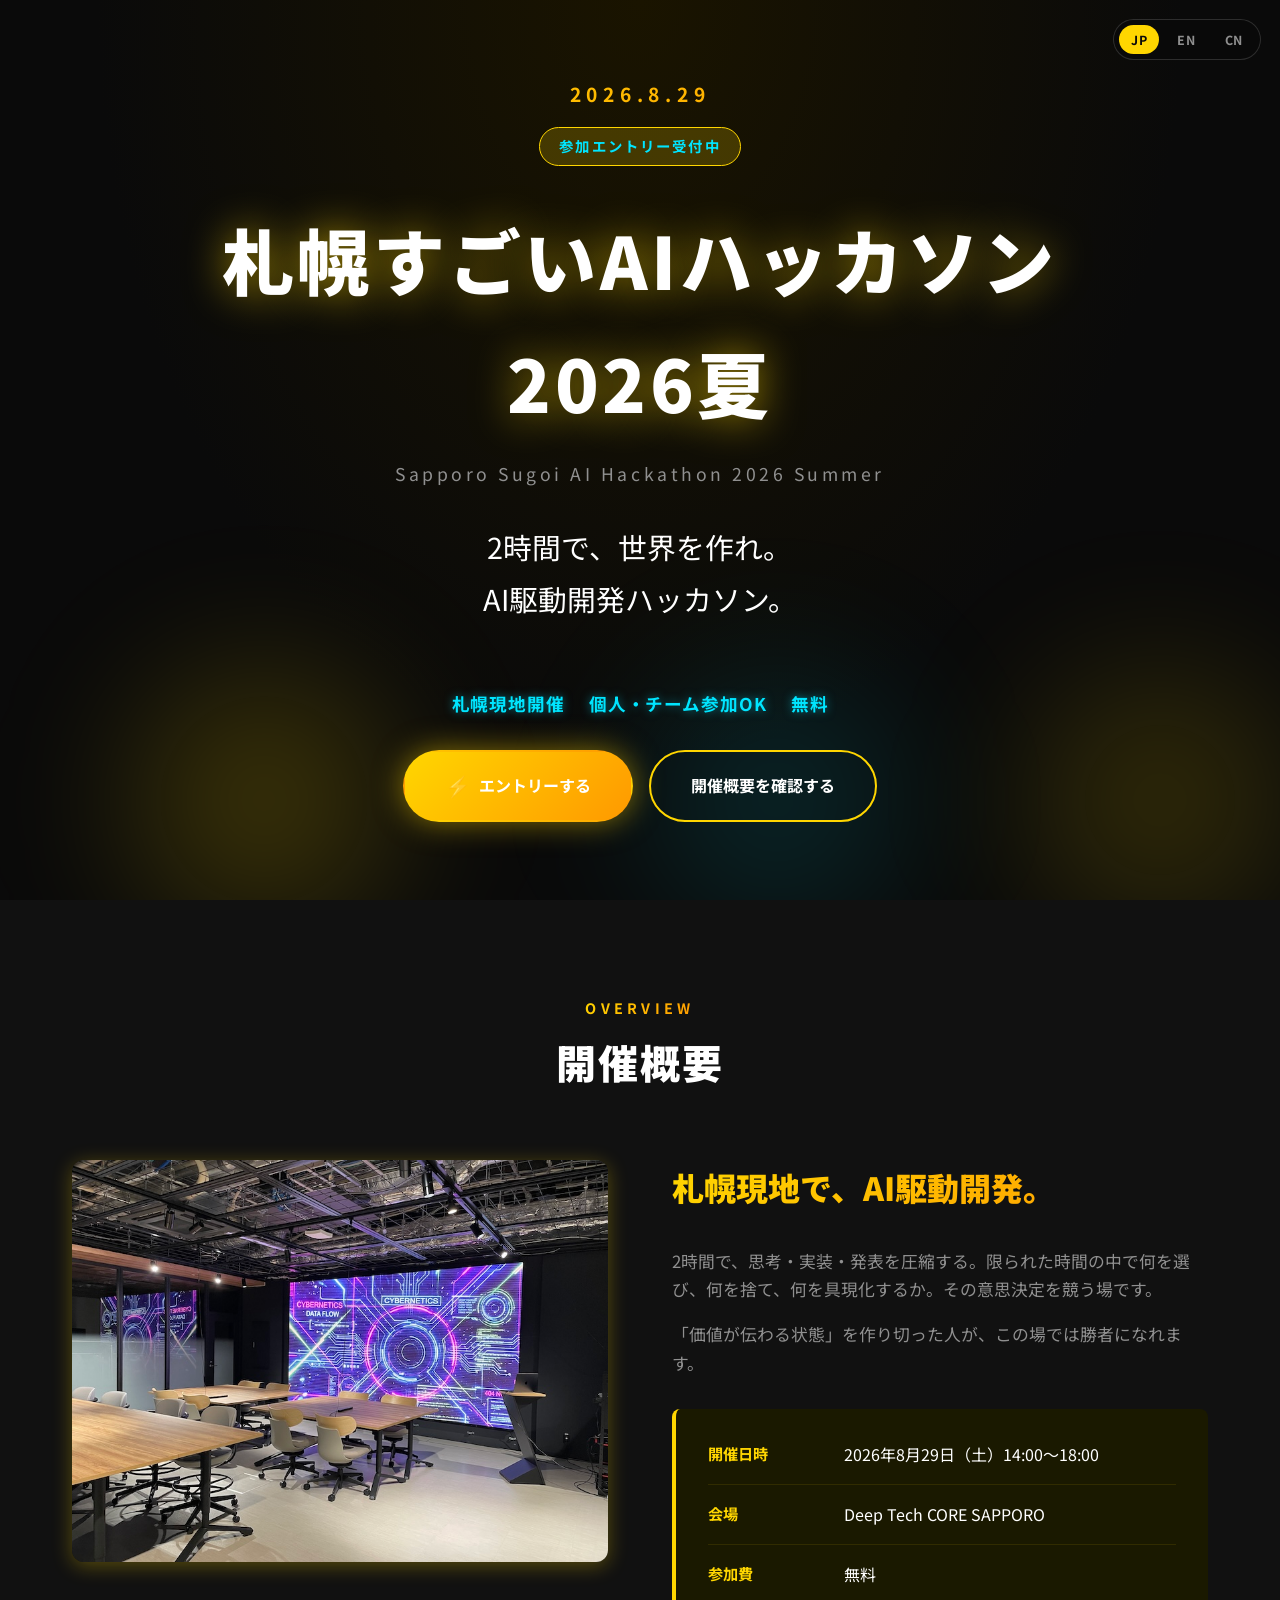
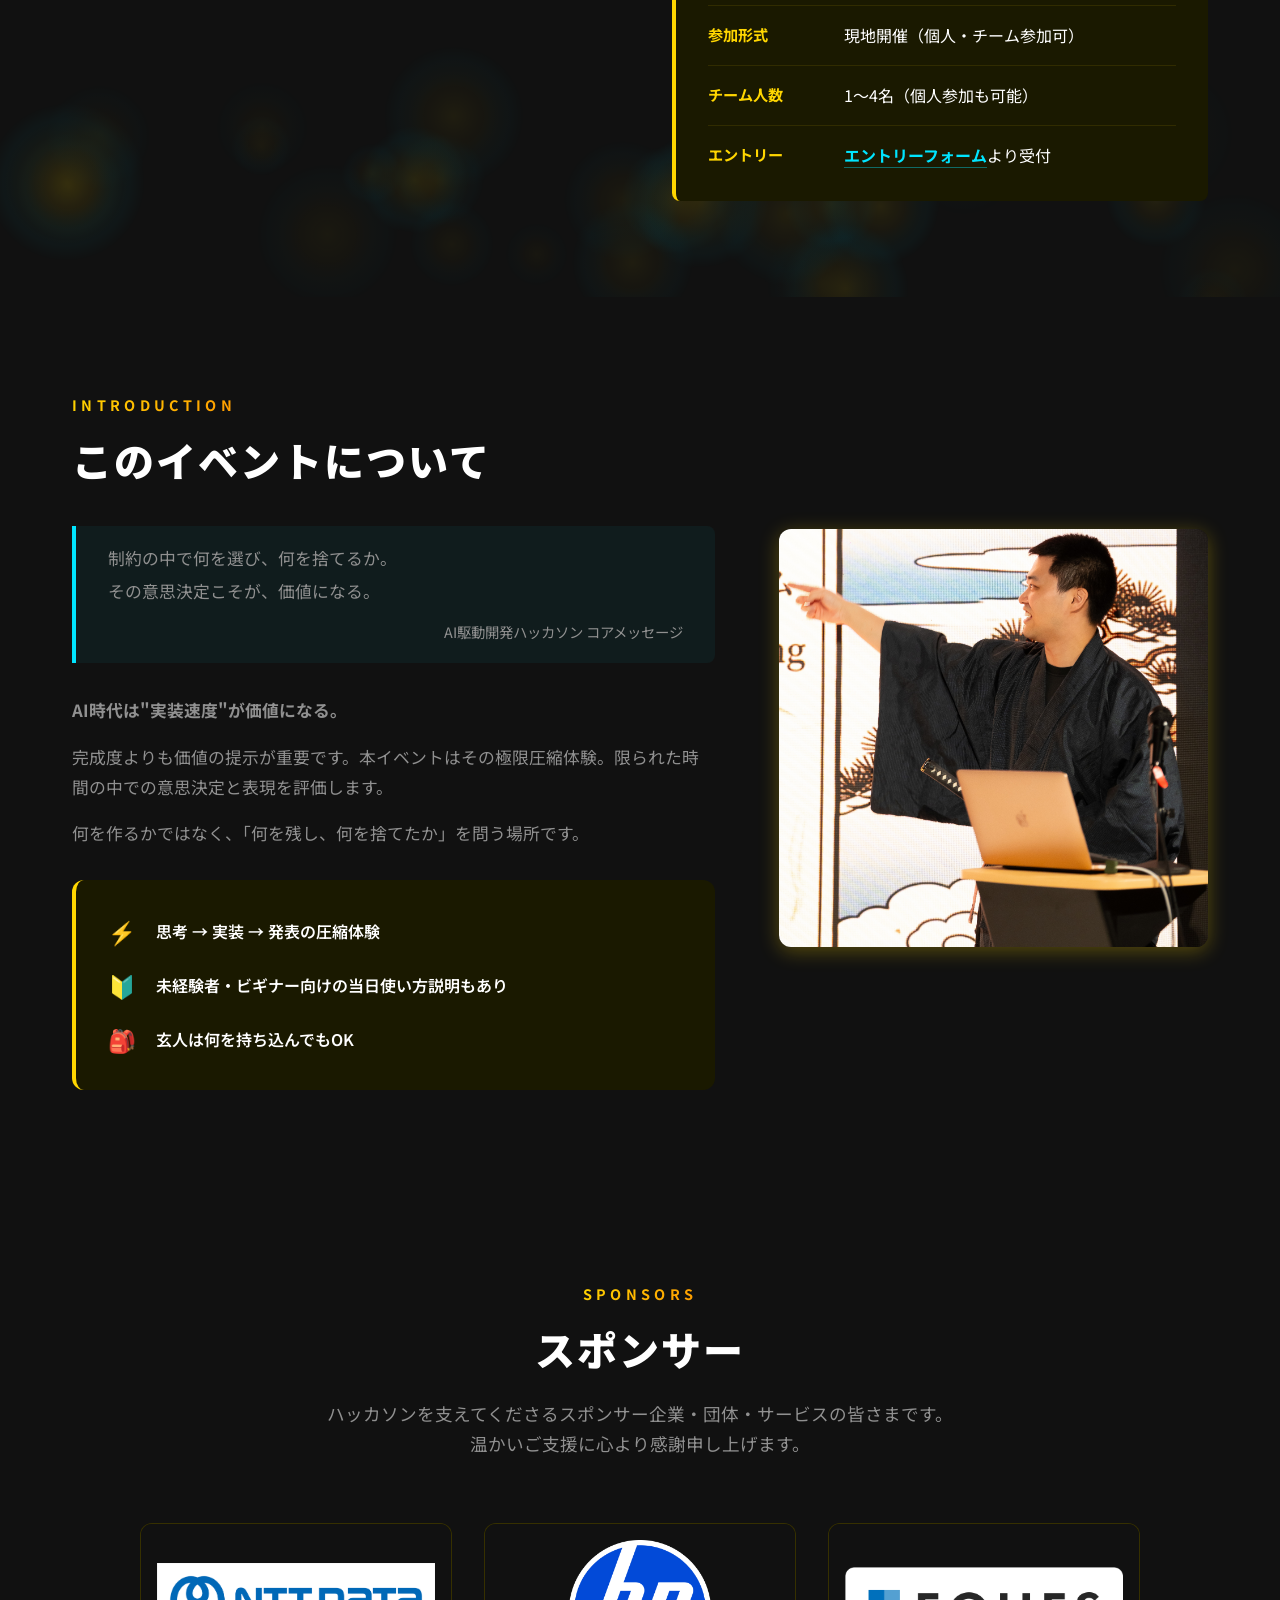
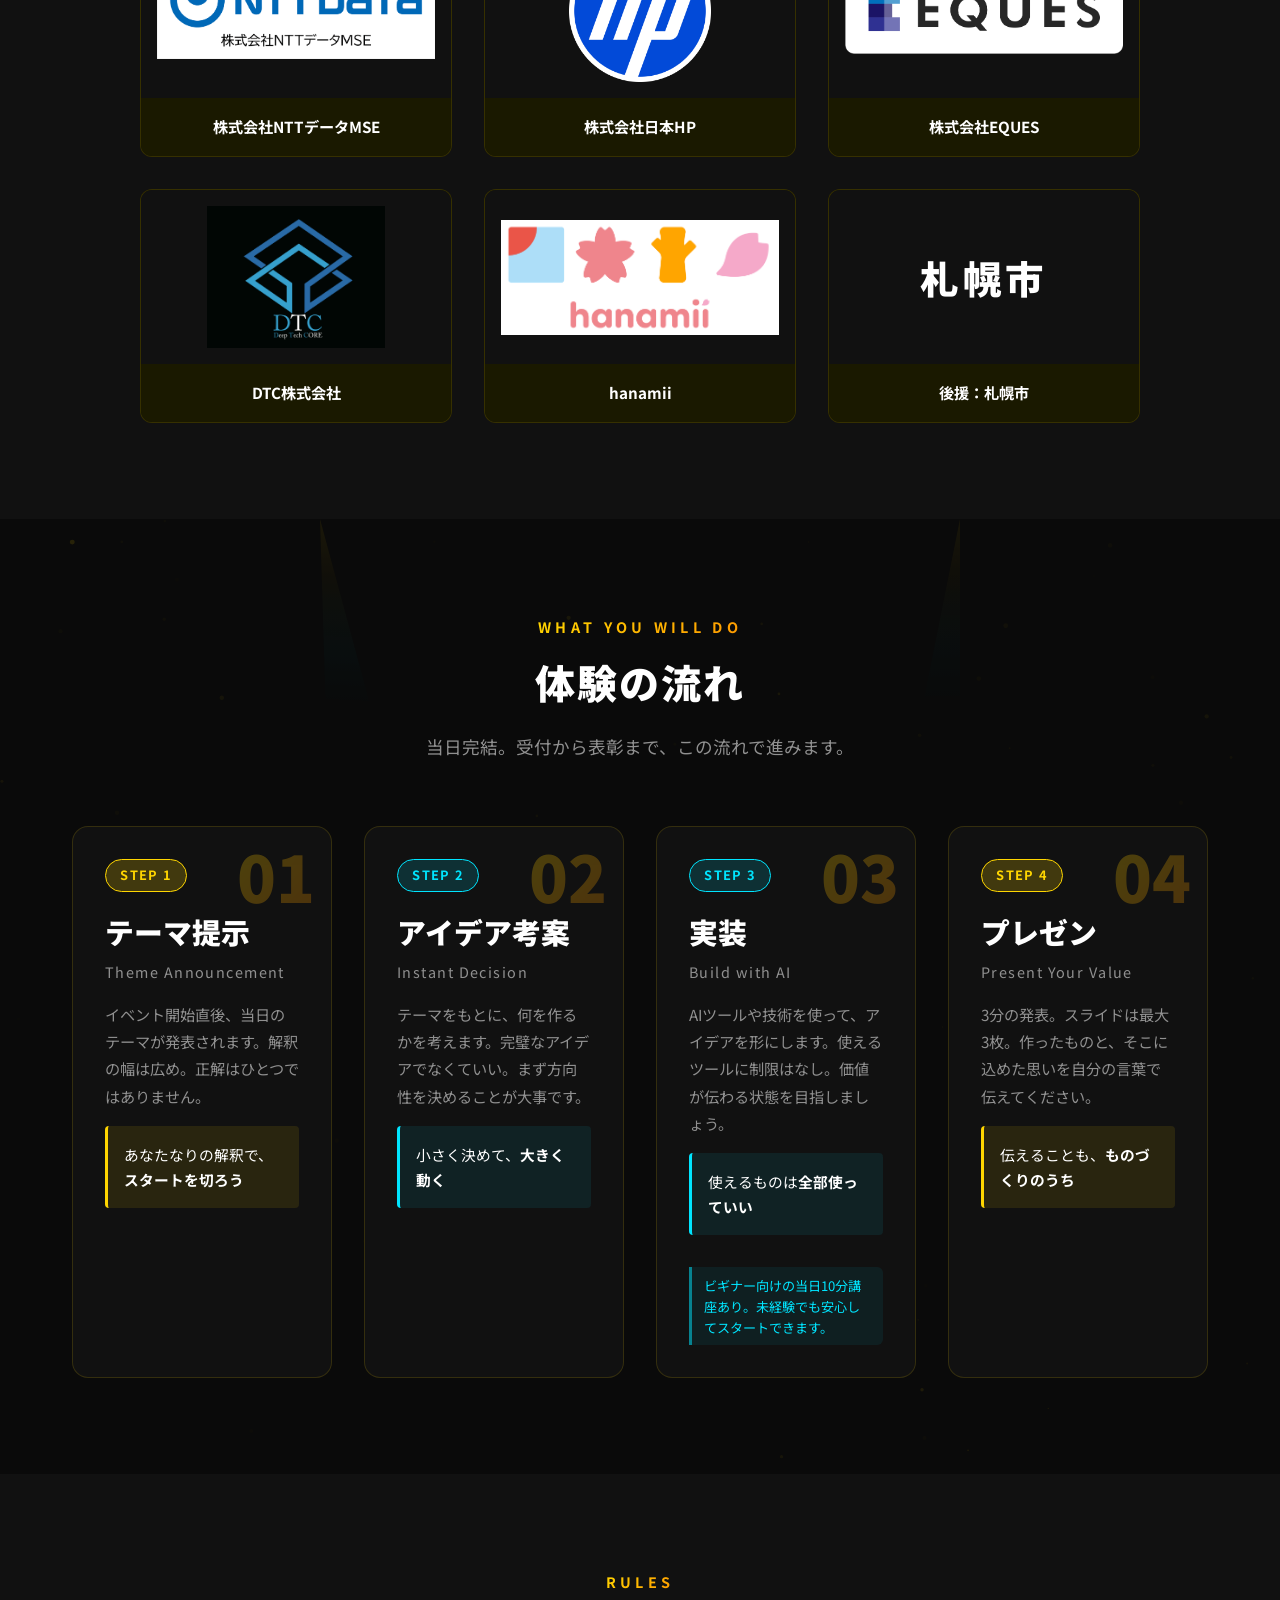
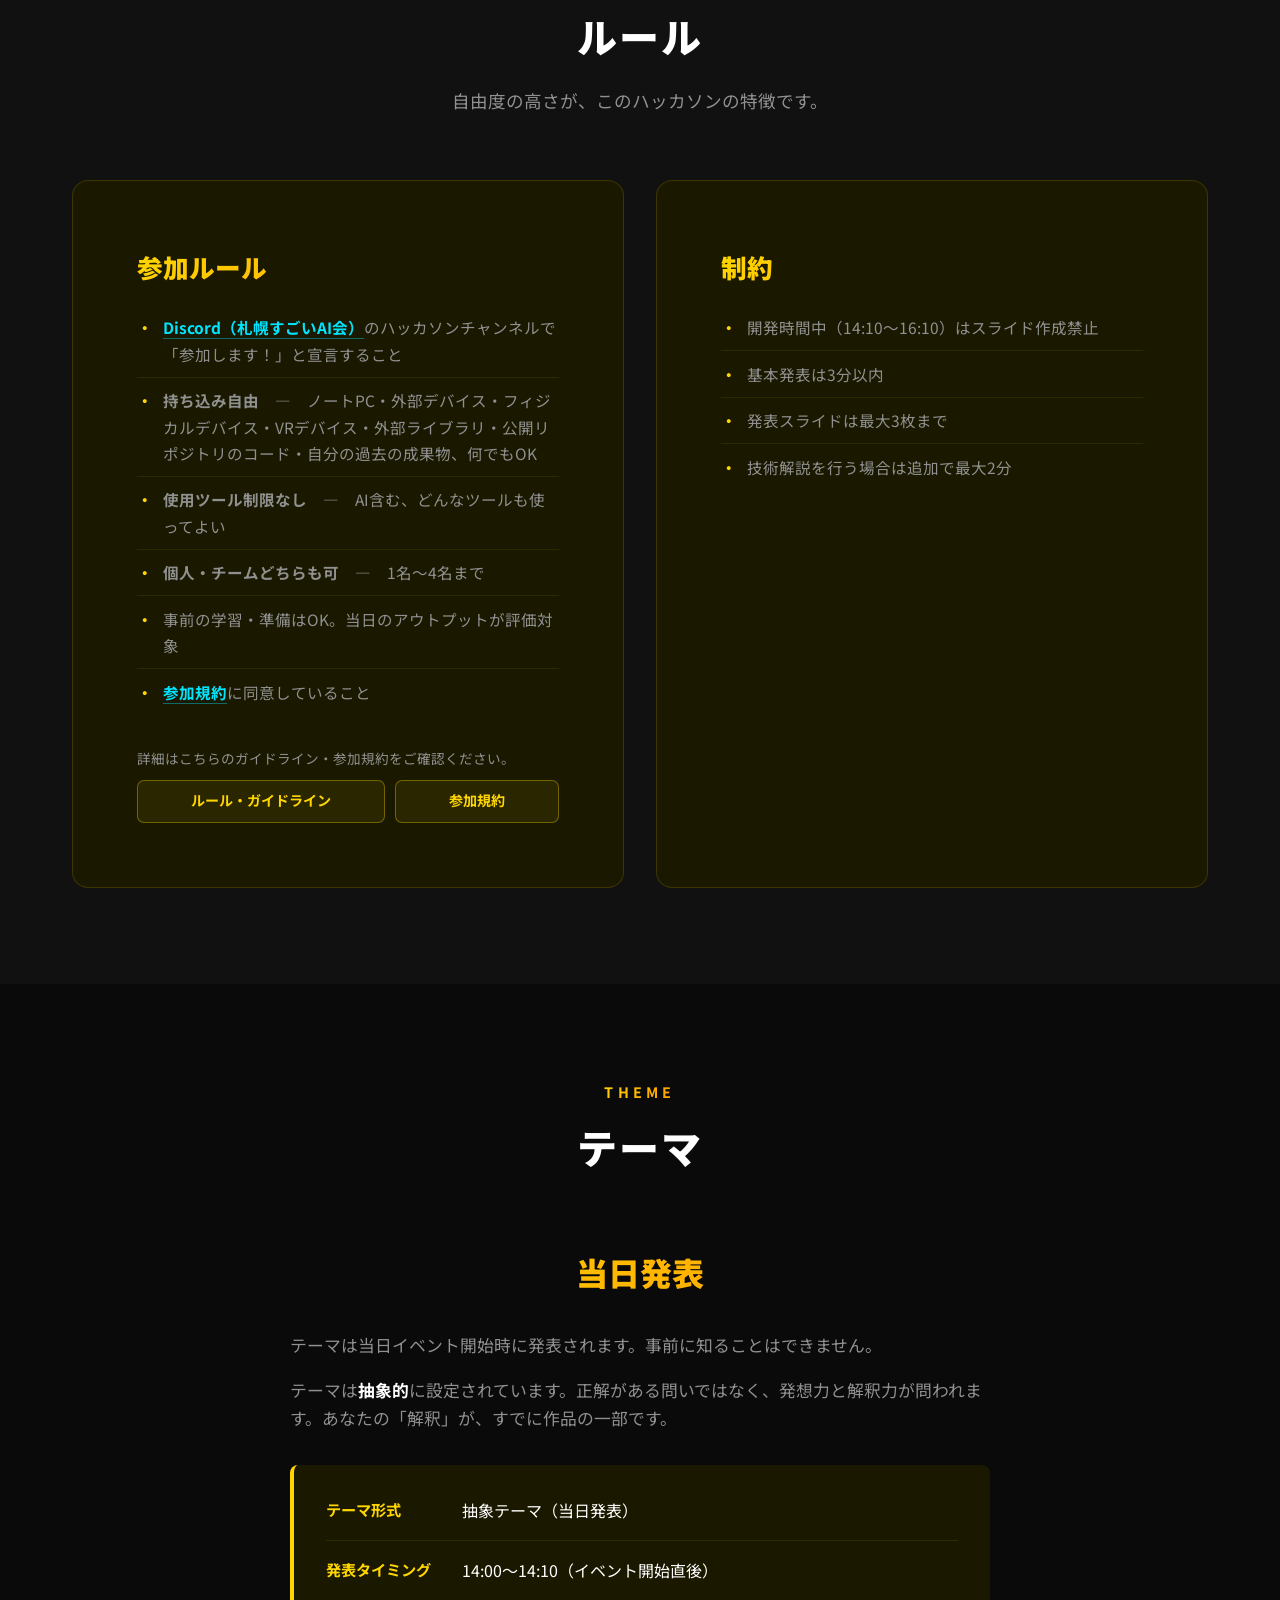
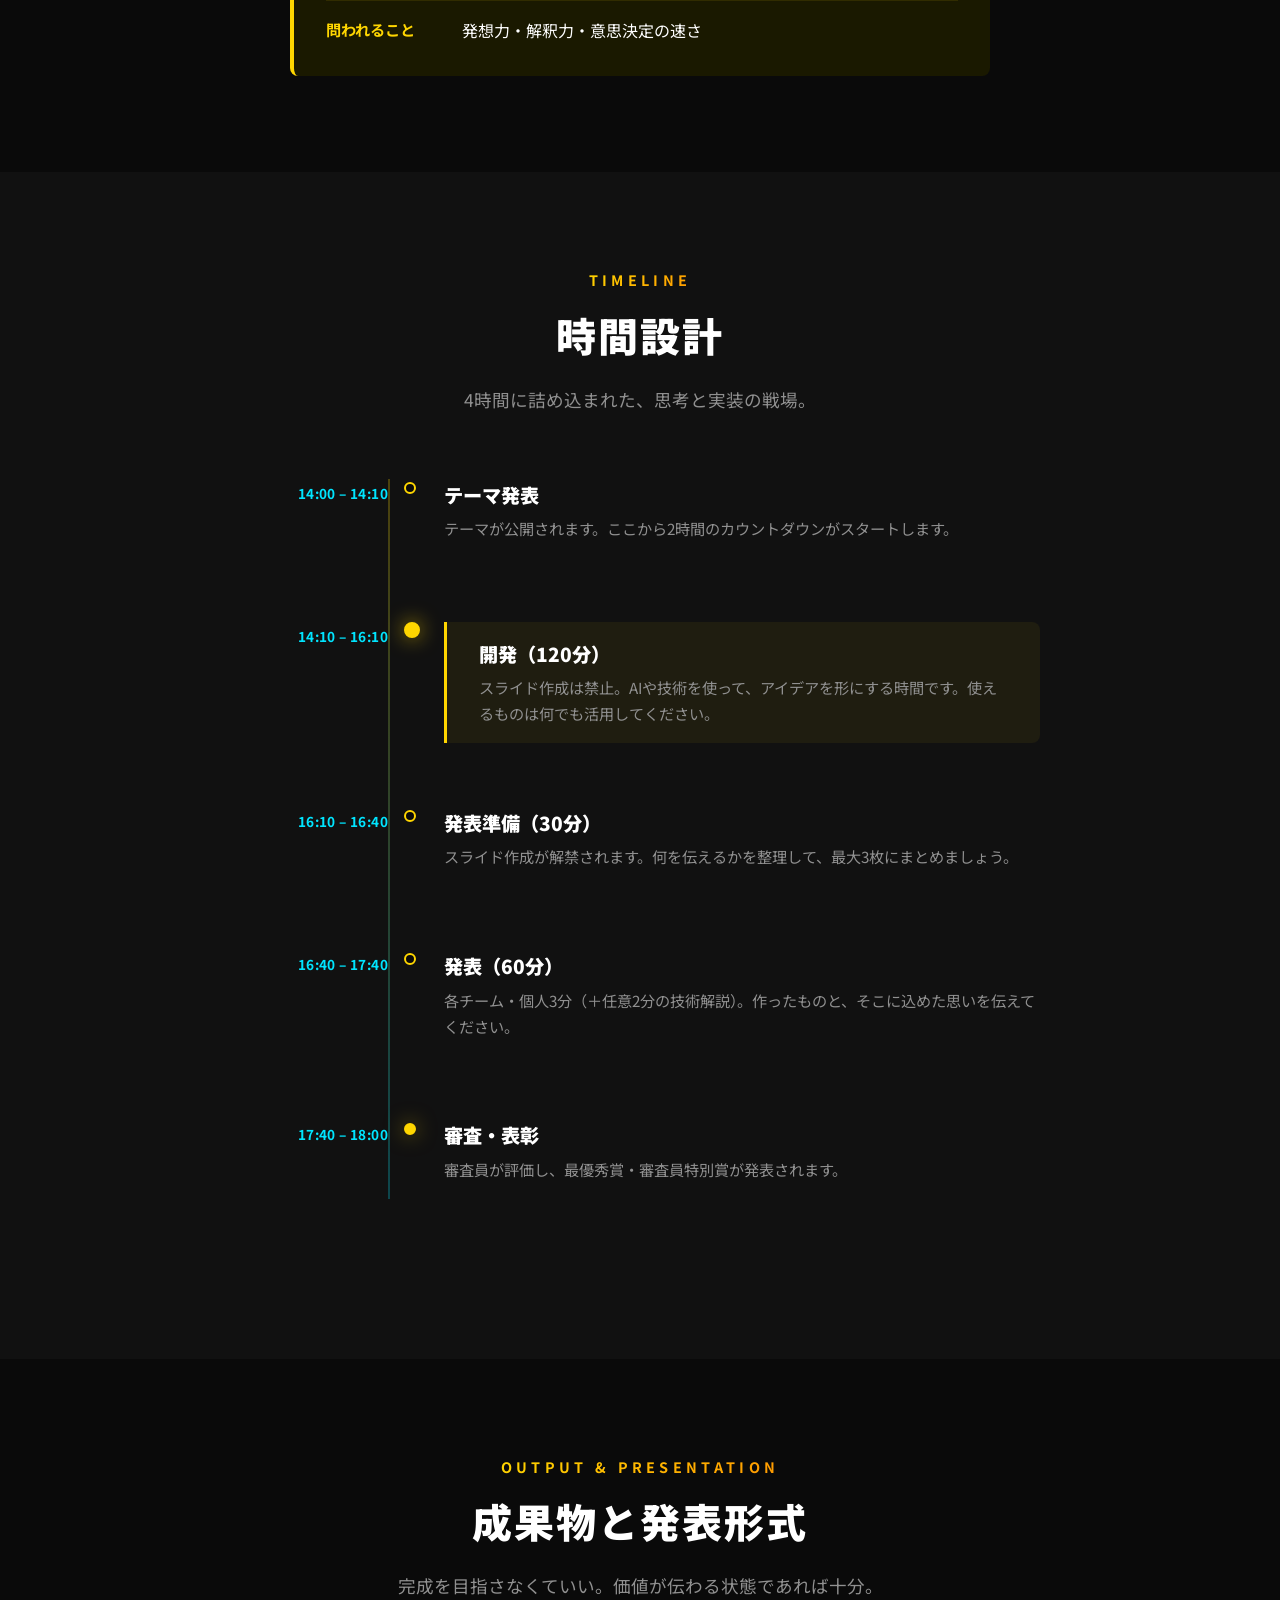
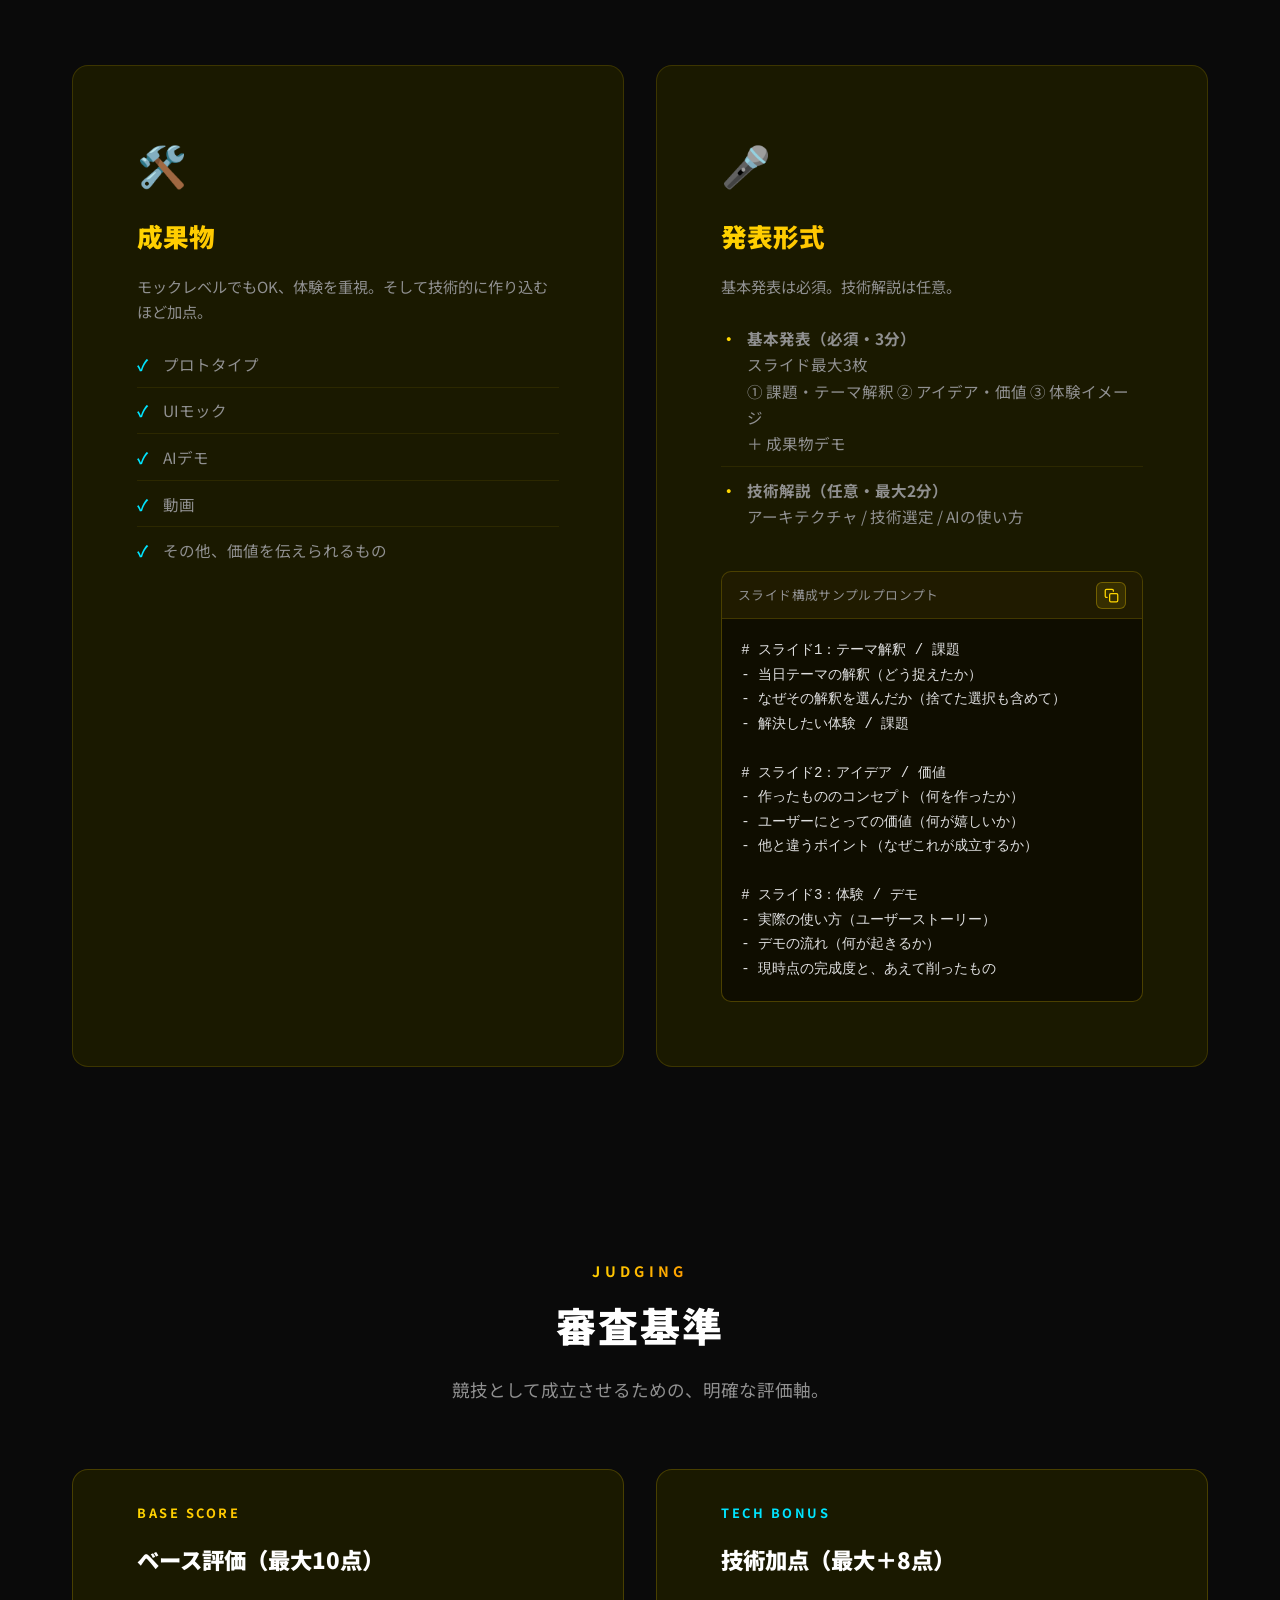
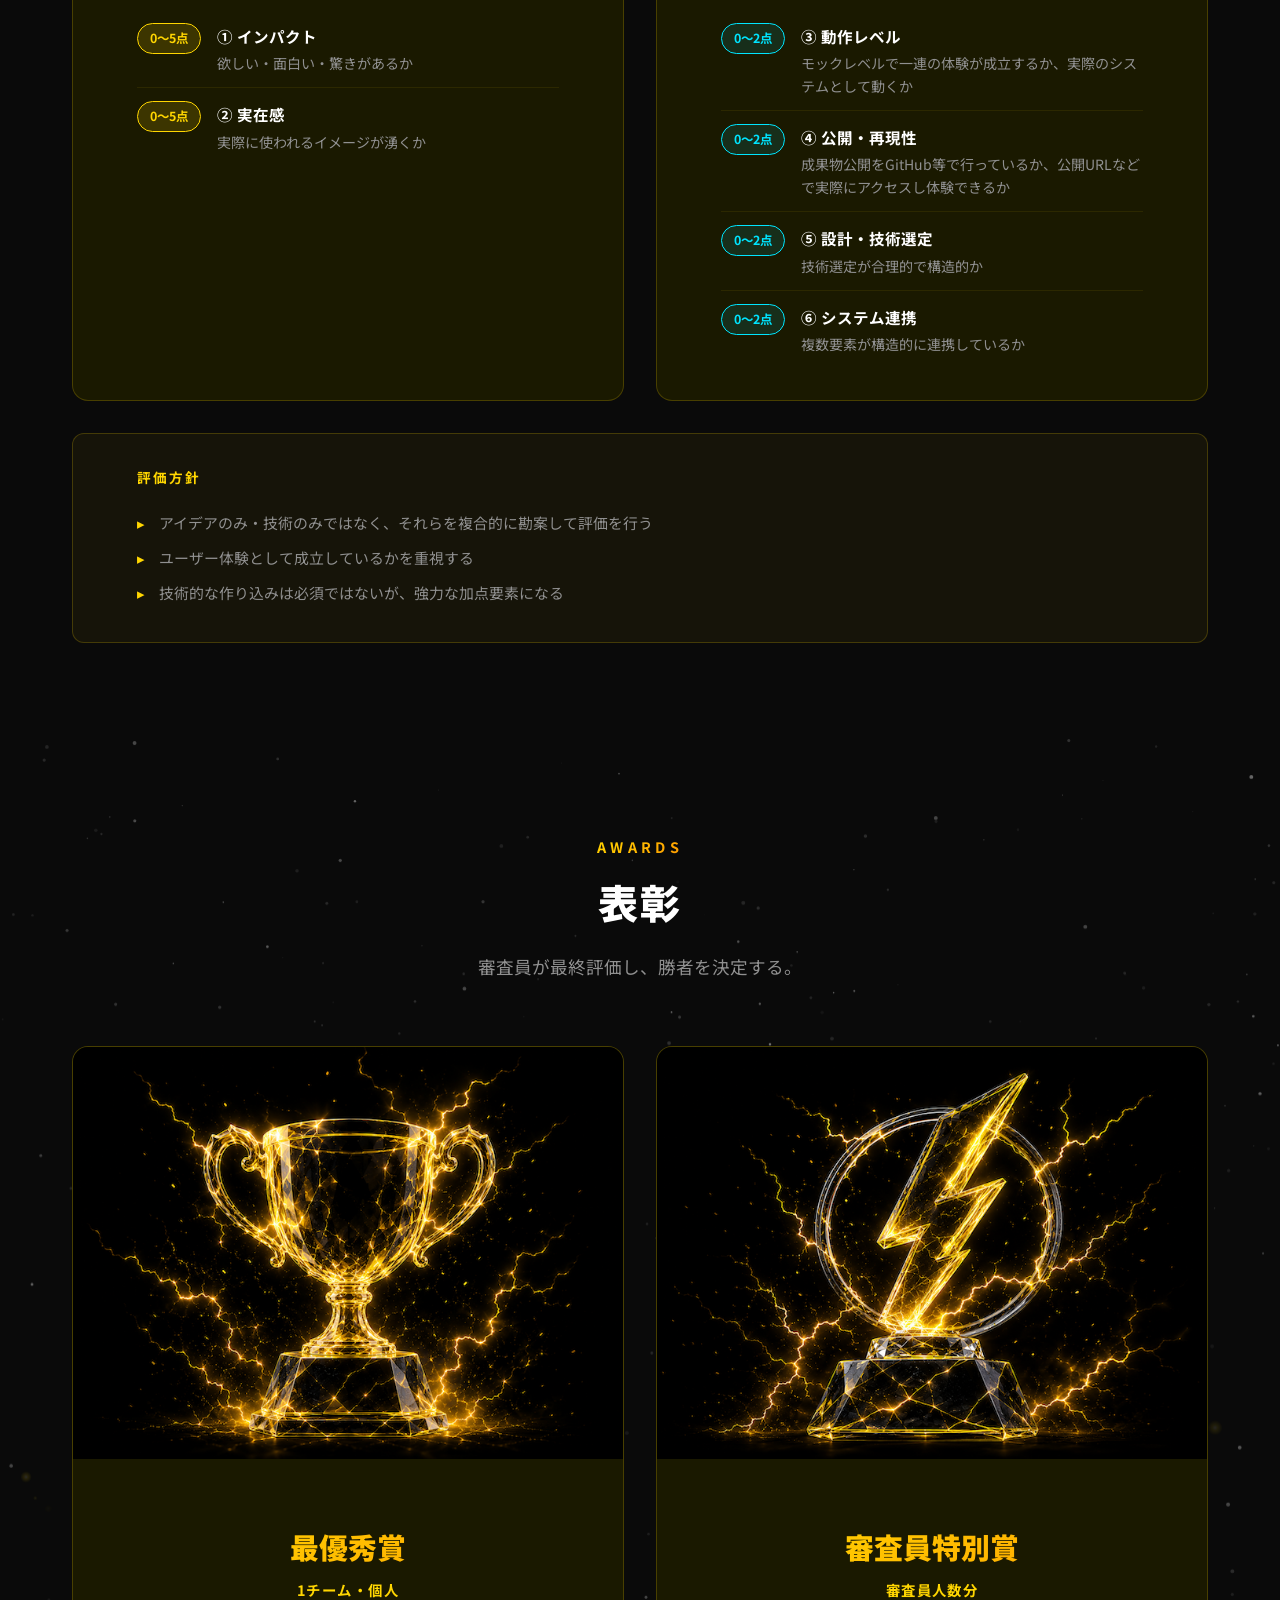
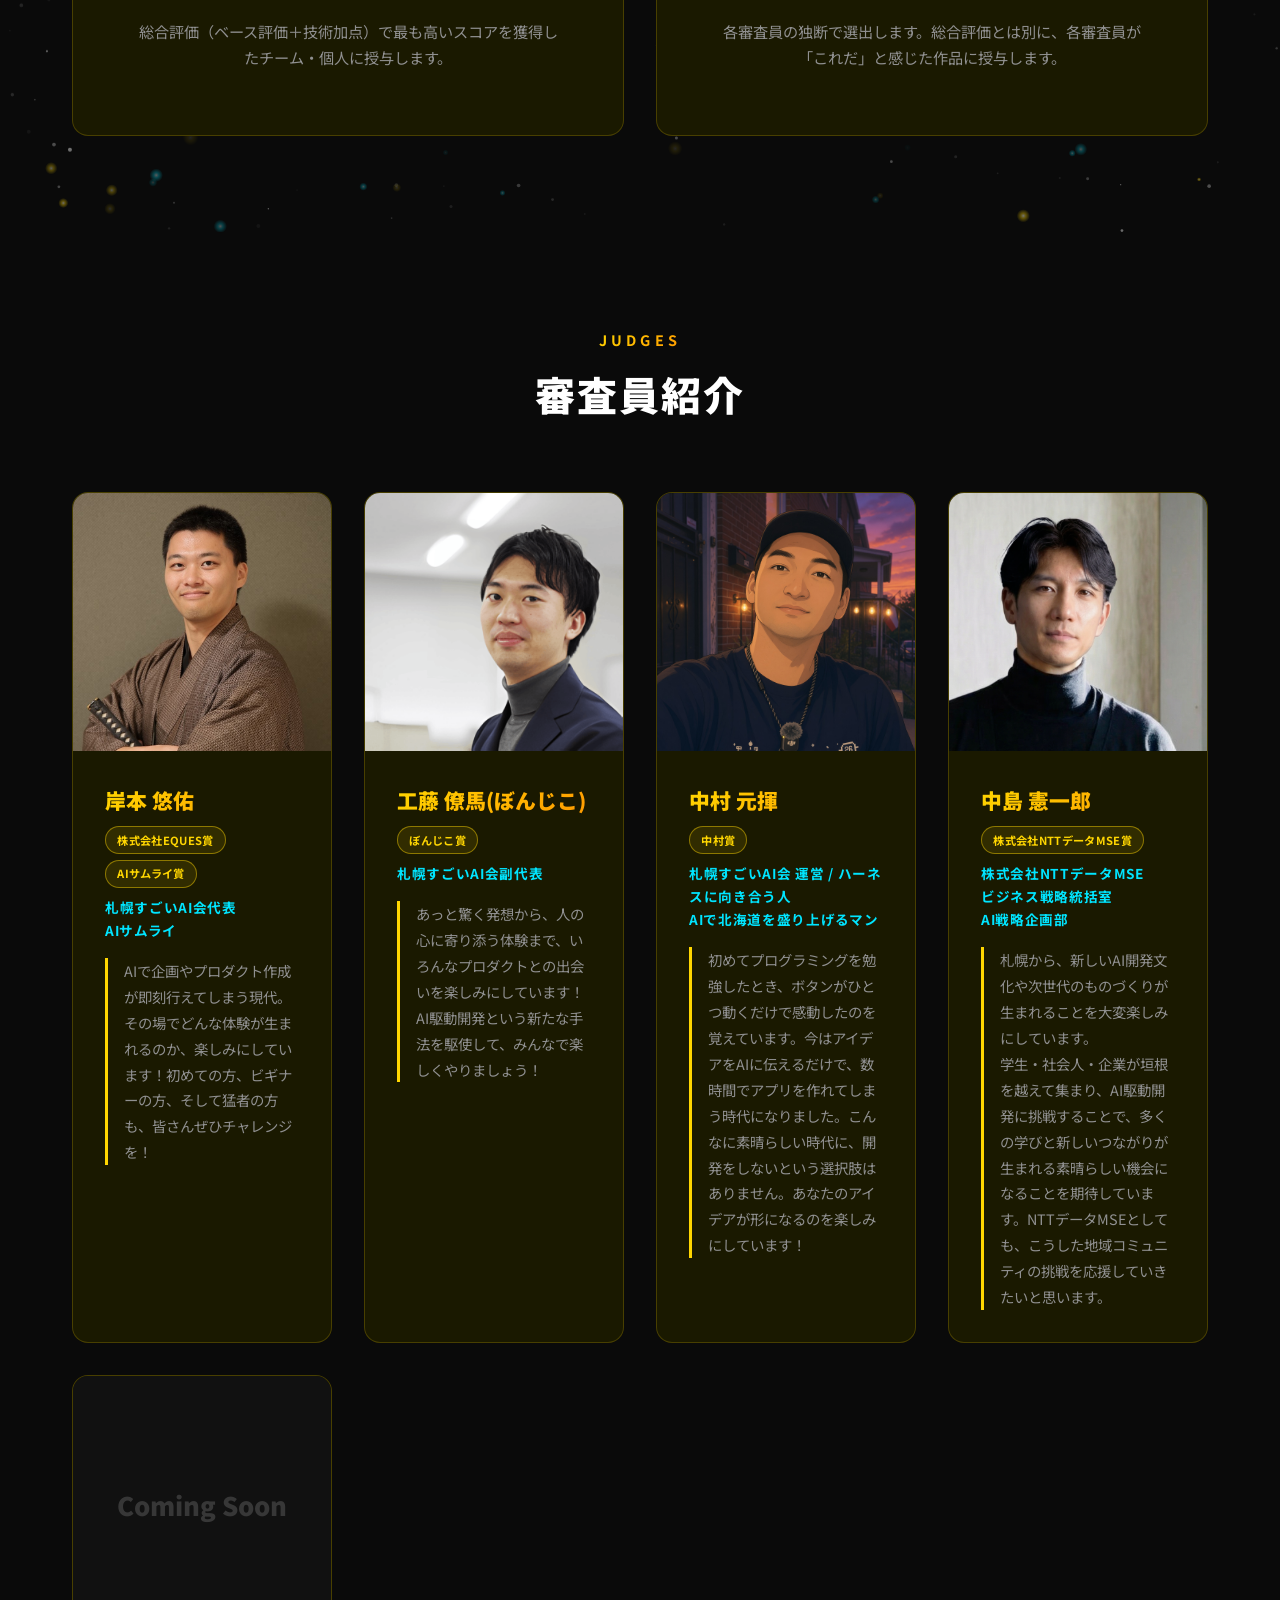
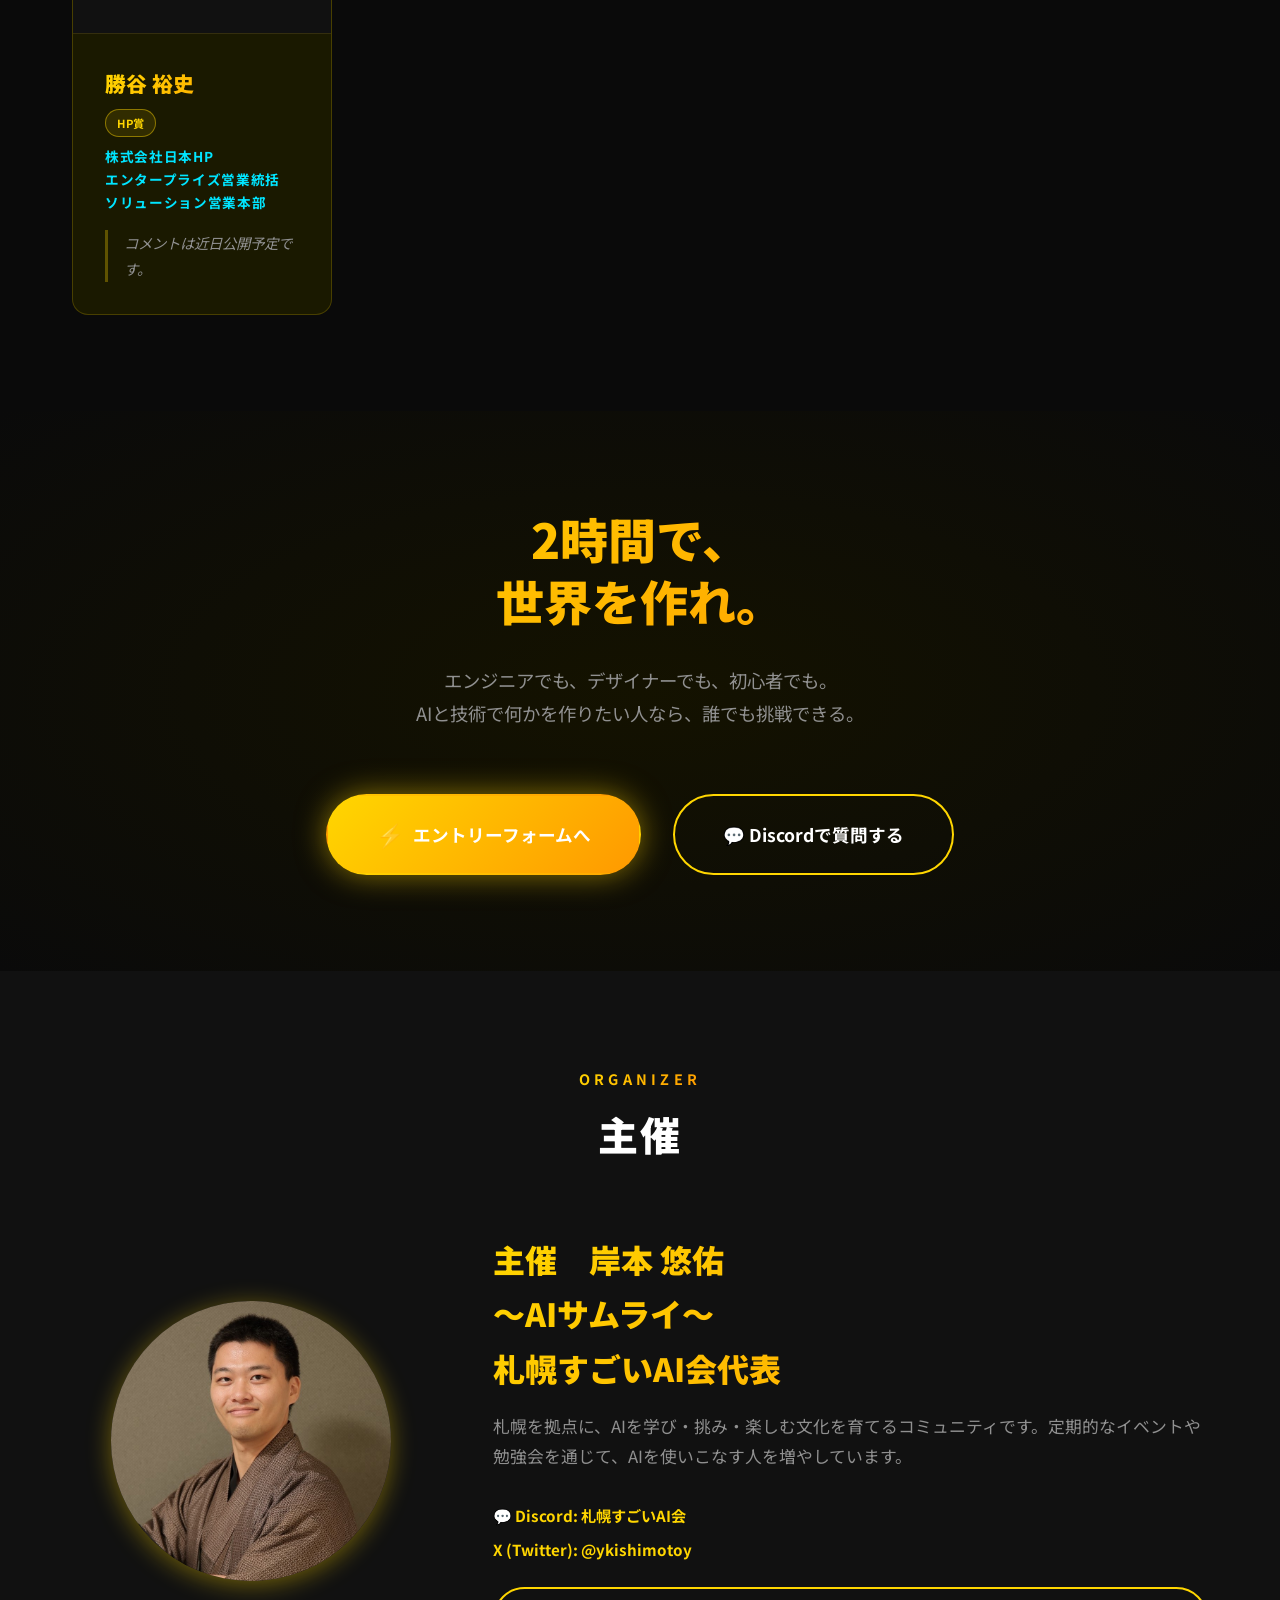
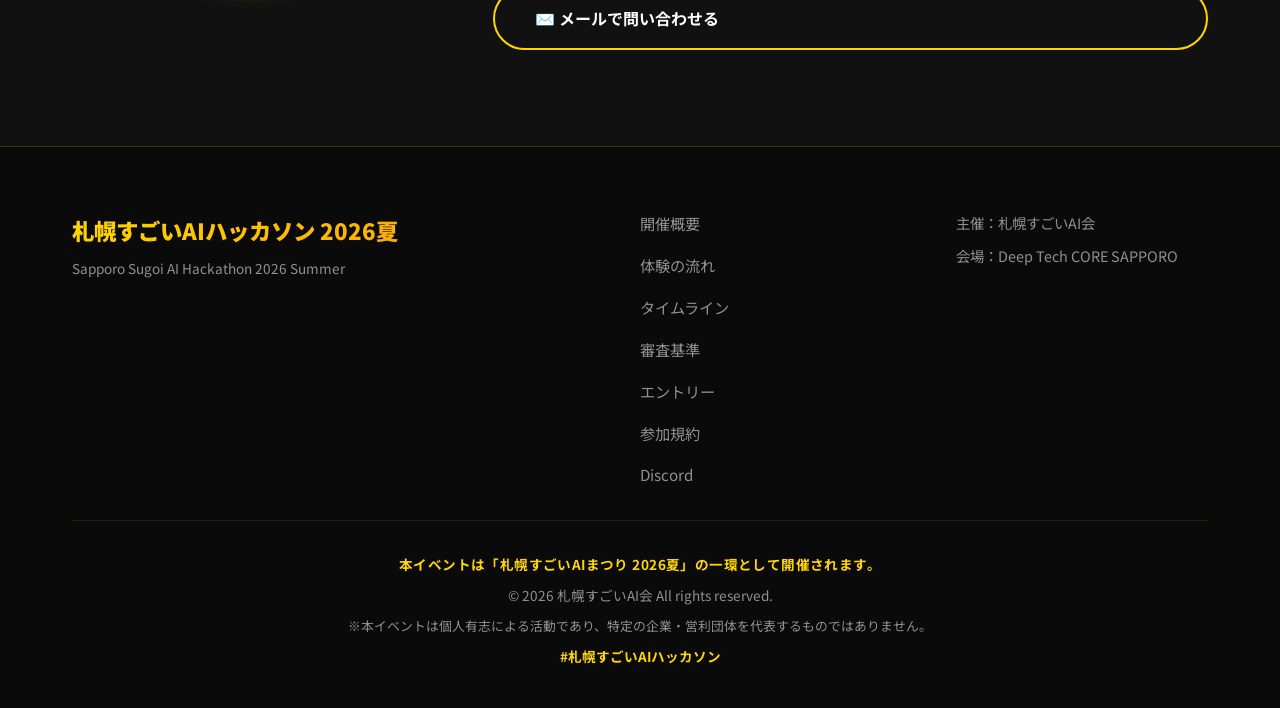
==== index.html @ 16c840cd "add hanamii" ====
<!DOCTYPE html>
<html lang="ja">
<head>
    <meta charset="UTF-8">
    <meta name="viewport" content="width=device-width, initial-scale=1.0">
    <title>札幌すごいAIハッカソン 2026夏 | AI駆動開発ハッカソン</title>
    <meta name="description" content="2時間で、世界を作れ。思考→実装→発表を圧縮する実験場。AI駆動開発ハッカソン、2026年8月29日(土)札幌開催。">
    <!-- OGP Tags -->
    <meta property="og:title" content="札幌すごいAIハッカソン 2026夏">
    <meta property="og:description" content="2時間で、世界を作れ。思考→実装→発表を圧縮する実験場。2026年8月29日(土)札幌開催。">
    <meta property="og:type" content="website">
    <meta property="og:url" content="https://hack-2026-summer.sugoiai.org/">
    <meta property="og:site_name" content="札幌すごいAIハッカソン 2026夏">
    <meta property="og:image" content="https://hack-2026-summer.sugoiai.org/images/logot.png">
    <meta property="og:image:width" content="1200">
    <meta property="og:image:height" content="630">
    <meta property="og:locale" content="ja_JP">
    <!-- Twitter Card Tags -->
    <meta name="twitter:card" content="summary_large_image">
    <meta name="twitter:title" content="札幌すごいAIハッカソン 2026夏">
    <meta name="twitter:description" content="2時間で、世界を作れ。思考→実装→発表を圧縮する実験場。">
    <meta name="twitter:image" content="https://hack-2026-summer.sugoiai.org/images/logot.png">
    <!-- Favicon -->
    <link rel="icon" type="image/png" href="images/logot.png">
    <link rel="apple-touch-icon" href="images/logot.png">
    <link rel="stylesheet" href="style.css">
    <link rel="preconnect" href="https://fonts.googleapis.com">
    <link rel="preconnect" href="https://fonts.gstatic.com" crossorigin>
    <link href="https://fonts.googleapis.com/css2?family=Noto+Sans+JP:wght@400;700;900&display=swap" rel="stylesheet">
</head>
<body>

    <!-- ─── HERO ─── -->
    <section id="hero" class="hero">
        <!-- 言語切替（heroに対して絶対配置：スクロールすると一緒に流れて消える） -->
        <div class="lang-switcher" id="langSwitcher" role="group" aria-label="Language">
            <button type="button" class="lang-btn active" data-lang="ja">JP</button>
            <button type="button" class="lang-btn" data-lang="en">EN</button>
            <button type="button" class="lang-btn" data-lang="zh">CN</button>
        </div>
        <div class="hero-background">
            <div class="film-particle"></div>
            <div class="film-particle"></div>
            <div class="film-particle"></div>
        </div>
        <div class="container hero-content">
            <div class="hero-date">2026.8.29</div>
            <div class="hero-badge" data-i18n="hero.badge">参加エントリー受付中</div>
            <h1 class="hero-title">
                <span class="title-main" data-i18n="hero.title">札幌すごいAIハッカソン<br>2026夏</span>
                <span class="title-sub">Sapporo Sugoi AI Hackathon 2026 Summer</span>
            </h1>
            <p class="hero-tagline" data-i18n="hero.tagline">2時間で、世界を作れ。<br>AI駆動開発ハッカソン。</p>
            <div class="hero-info-badge">
                <span data-i18n="hero.info1">札幌現地開催</span>
                <span data-i18n="hero.info2">個人・チーム参加OK</span>
                <span data-i18n="hero.info3">無料</span>
            </div>
            <div class="hero-cta">
                <a href="https://docs.google.com/forms/d/e/1FAIpQLSfhWkil78gUpK0d7_SPnkIp2VBaLrS5ejBDSna8Zs11sMa4Dg/viewform" target="_blank" rel="noopener noreferrer" class="btn btn-primary">
                    <span class="btn-icon">⚡</span>
                    <span class="btn-text" data-i18n="hero.cta.entry">エントリーする</span>
                </a>
                <a href="#overview" class="btn btn-secondary">
                    <span class="btn-text" data-i18n="hero.cta.overview">開催概要を確認する</span>
                </a>
            </div>
        </div>
    </section>

    <!-- ─── OVERVIEW ─── -->
    <section id="overview" class="section overview">
        <canvas id="filmGrainCanvas" class="film-grain-canvas"></canvas>
        <div class="container">
            <div class="section-header">
                <h2 class="section-title">
                    <span class="title-en">OVERVIEW</span>
                    <span class="title-ja" data-i18n="sec.overview">開催概要</span>
                </h2>
            </div>
            <div class="overview-content">
                <div class="overview-main">
                    <div class="overview-image-wrap">
                        <img src="images/DTC.JPG" alt="Deep Tech CORE SAPPORO 会場" class="venue-image">
                    </div>
                    <div class="overview-text">
                        <h3 class="overview-subtitle" data-i18n="ov.subtitle">札幌現地で、AI駆動開発。</h3>
                        <p data-i18n="ov.p1">2時間で、思考・実装・発表を圧縮する。限られた時間の中で何を選び、何を捨て、何を具現化するか。その意思決定を競う場です。</p>
                        <p data-i18n="ov.p2">「価値が伝わる状態」を作り切った人が、この場では勝者になれます。</p>
                        <div class="event-info">
                            <div class="info-item">
                                <div class="info-label" data-i18n="ov.l1">開催日時</div>
                                <div class="info-value" data-i18n="ov.v1">2026年8月29日（土）14:00〜18:00</div>
                            </div>
                            <div class="info-item">
                                <div class="info-label" data-i18n="ov.l2">会場</div>
                                <div class="info-value">Deep Tech CORE SAPPORO</div>
                            </div>
                            <div class="info-item">
                                <div class="info-label" data-i18n="ov.l3">参加費</div>
                                <div class="info-value" data-i18n="ov.v3">無料</div>
                            </div>
                            <div class="info-item">
                                <div class="info-label" data-i18n="ov.l4">参加形式</div>
                                <div class="info-value" data-i18n="ov.v4">現地開催（個人・チーム参加可）</div>
                            </div>
                            <div class="info-item">
                                <div class="info-label" data-i18n="ov.l5">チーム人数</div>
                                <div class="info-value" data-i18n="ov.v5">1〜4名（個人参加も可能）</div>
                            </div>
                            <div class="info-item">
                                <div class="info-label" data-i18n="ov.l6">エントリー</div>
                                <div class="info-value" data-i18n="ov.v6"><a href="https://docs.google.com/forms/d/e/1FAIpQLSfhWkil78gUpK0d7_SPnkIp2VBaLrS5ejBDSna8Zs11sMa4Dg/viewform" target="_blank" rel="noopener noreferrer" class="guideline-link">エントリーフォーム</a>より受付</div>
                            </div>
                        </div>
                    </div>
                </div>
            </div>
        </div>
    </section>

    <!-- ─── INTRODUCTION ─── -->
    <section id="about" class="section about-festival">
        <canvas id="rippleCanvas" class="ripple-canvas"></canvas>
        <div class="container">
            <div class="about-content">
                <div class="about-text">
                    <div class="section-header" style="text-align:left; margin-bottom: 2rem;">
                        <h2 class="section-title" style="align-items: flex-start;">
                            <span class="title-en">INTRODUCTION</span>
                            <span class="title-ja" data-i18n="sec.about">このイベントについて</span>
                        </h2>
                    </div>
                    <blockquote class="about-origin" data-i18n="about.quote">
                        制約の中で何を選び、何を捨てるか。<br>
                        その意思決定こそが、価値になる。
                        <span class="about-origin-sig">AI駆動開発ハッカソン コアメッセージ</span>
                    </blockquote>
                    <p class="about-lead" data-i18n="about.lead">
                        AI時代は"実装速度"が価値になる。
                    </p>
                    <p data-i18n="about.p1">
                        完成度よりも価値の提示が重要です。本イベントはその極限圧縮体験。限られた時間の中での意思決定と表現を評価します。
                    </p>
                    <p data-i18n="about.p2">
                        何を作るかではなく、「何を残し、何を捨てたか」を問う場所です。
                    </p>
                    <div class="about-features">
                        <div class="about-feature">
                            <span class="feature-icon">⚡</span>
                            <span class="feature-text" data-i18n="about.f1">思考 → 実装 → 発表の圧縮体験</span>
                        </div>
                        <div class="about-feature">
                            <span class="feature-icon">🔰</span>
                            <span class="feature-text" data-i18n="about.f2">未経験者・ビギナー向けの当日使い方説明もあり</span>
                        </div>
                        <div class="about-feature">
                            <span class="feature-icon">🎒</span>
                            <span class="feature-text" data-i18n="about.f3">玄人は何を持ち込んでもOK</span>
                        </div>
                    </div>
                </div>
                <div class="about-image">
                    <img src="images/samurai.jpg" alt="イベントの雰囲気" class="about-photo">
                </div>
            </div>
        </div>
    </section>

    <!-- ─── PARTNERS ─── -->
    <section id="partners" class="section partners-section">
        <div class="container">
            <div class="section-header">
                <h2 class="section-title">
                    <span class="title-en">SPONSORS</span>
                    <span class="title-ja" data-i18n="sec.partners">スポンサー</span>
                </h2>
                <p class="section-description" data-i18n="partners.desc">ハッカソンを支えてくださるスポンサー企業・団体・サービスの皆さまです。<br>温かいご支援に心より感謝申し上げます。</p>
            </div>
            <div class="partners-grid">

                <a href="https://www.nttd-mse.com/" target="_blank" rel="noopener noreferrer" class="partner-card">
                    <div class="partner-logo">
                        <img src="images/NTTDMSE_logo.png" alt="株式会社NTTデータMSE">
                    </div>
                    <div class="partner-name">株式会社NTTデータMSE</div>
                </a>

                <a href="https://www.hp.com/jp-ja/home.html" target="_blank" rel="noopener noreferrer" class="partner-card">
                    <div class="partner-logo">
                        <img src="images/HP.png" alt="株式会社日本HP">
                    </div>
                    <div class="partner-name" data-i18n="partners.hp">株式会社日本HP</div>
                </a>

                <a href="https://eques.co.jp" target="_blank" rel="noopener noreferrer" class="partner-card">
                    <div class="partner-logo">
                        <img src="images/eques.png" alt="株式会社EQUES">
                    </div>
                    <div class="partner-name" data-i18n="partners.eques">株式会社EQUES</div>
                </a>

                <!--
                <a href="https://eques.co.jp/" target="_blank" rel="noopener noreferrer" class="partner-card">
                    <div class="partner-logo">
                        <img src="images/eques-header-logo.png" alt="株式会社EQUES">
                    </div>
                    <div class="partner-name">株式会社EQUES</div>
                </a>
                -->

                <a href="https://deeptech-core.com" target="_blank" rel="noopener noreferrer" class="partner-card">
                    <div class="partner-logo">
                        <img src="images/DTC_logo.png" alt="DTC株式会社">
                    </div>
                    <div class="partner-name" data-i18n="partners.dtc">DTC株式会社</div>
                </a>

                <a href="https://hanamii.jp" target="_blank" rel="noopener noreferrer" class="partner-card">
                    <div class="partner-logo">
                        <img src="images/hanamii.png" alt="hanamii">
                    </div>
                    <div class="partner-name">hanamii</div>
                </a>

                <div class="partner-card">
                    <div class="partner-logo">
                        <span class="partner-logo-text" data-i18n="partners.sapporoLogo">札幌市</span>
                    </div>
                    <div class="partner-name" data-i18n="partners.sapporo">後援：札幌市</div>
                </div>

                <!--
                <a href="https://www.ai-driven.dev/ai駆動開発コンソーシアム/" target="_blank" rel="noopener noreferrer" class="partner-card">
                    <div class="partner-logo">
                        <img src="images/aicon.png" alt="AI駆動開発コンソーシアム">
                    </div>
                    <div class="partner-name">AI駆動開発コンソーシアム</div>
                </a>

                <a href="https://discord.com/invite/RNaAgXZngh" target="_blank" rel="noopener noreferrer" class="partner-card">
                    <div class="partner-logo">
                        <img src="images/aiau.png" alt="AIAU">
                    </div>
                    <div class="partner-name">AIAU</div>
                </a>
                -->

            </div>
        </div>
    </section>

    <!-- ─── WHAT YOU WILL DO ─── -->
    <section id="flow" class="section divisions">
        <canvas id="projectorCanvas" class="projector-canvas"></canvas>
        <div class="container">
            <div class="section-header">
                <h2 class="section-title">
                    <span class="title-en">WHAT YOU WILL DO</span>
                    <span class="title-ja" data-i18n="sec.flow">体験の流れ</span>
                </h2>
                <p class="section-description" data-i18n="flow.desc">当日完結。受付から表彰まで、この流れで進みます。</p>
            </div>
            <div class="divisions-grid" style="grid-template-columns: repeat(auto-fit, minmax(260px, 1fr));">

                <div class="division-card division-main">
                    <div class="division-number">01</div>
                    <div class="division-content">
                        <div class="division-badge badge-main">STEP 1</div>
                        <h3 class="division-title" data-i18n="flow.s1.title">テーマ提示</h3>
                        <p class="division-subtitle">Theme Announcement</p>
                        <p class="division-description" data-i18n="flow.s1.desc">
                            イベント開始直後、当日のテーマが発表されます。解釈の幅は広め。正解はひとつではありません。
                        </p>
                        <div class="division-highlight" data-i18n="flow.s1.hl">
                            あなたなりの解釈で、<strong>スタートを切ろう</strong>
                        </div>
                    </div>
                </div>

                <div class="division-card division-exp">
                    <div class="division-number">02</div>
                    <div class="division-content">
                        <div class="division-badge badge-exp">STEP 2</div>
                        <h3 class="division-title" data-i18n="flow.s2.title">アイデア考案</h3>
                        <p class="division-subtitle">Instant Decision</p>
                        <p class="division-description" data-i18n="flow.s2.desc">
                            テーマをもとに、何を作るかを考えます。完璧なアイデアでなくていい。まず方向性を決めることが大事です。
                        </p>
                        <div class="division-highlight division-exp-highlight" data-i18n="flow.s2.hl">
                            小さく決めて、<strong>大きく動く</strong>
                        </div>
                    </div>
                </div>

                <div class="division-card division-special">
                    <div class="division-number">03</div>
                    <div class="division-content">
                        <div class="division-badge badge-special">STEP 3</div>
                        <h3 class="division-title" data-i18n="flow.s3.title">実装</h3>
                        <p class="division-subtitle">Build with AI</p>
                        <p class="division-description" data-i18n="flow.s3.desc">
                            AIツールや技術を使って、アイデアを形にします。使えるツールに制限はなし。価値が伝わる状態を目指しましょう。
                        </p>
                        <div class="division-highlight division-special-highlight" data-i18n="flow.s3.hl">
                            使えるものは<strong>全部使っていい</strong>
                        </div>
                        <p class="division-beginner-note" data-i18n="flow.s3.note">ビギナー向けの当日10分講座あり。未経験でも安心してスタートできます。</p>
                    </div>
                </div>

                <div class="division-card division-main">
                    <div class="division-number">04</div>
                    <div class="division-content">
                        <div class="division-badge badge-main">STEP 4</div>
                        <h3 class="division-title" data-i18n="flow.s4.title">プレゼン</h3>
                        <p class="division-subtitle">Present Your Value</p>
                        <p class="division-description" data-i18n="flow.s4.desc">
                            3分の発表。スライドは最大3枚。作ったものと、そこに込めた思いを自分の言葉で伝えてください。
                        </p>
                        <div class="division-highlight" data-i18n="flow.s4.hl">
                            伝えることも、<strong>ものづくりのうち</strong>
                        </div>
                    </div>
                </div>

            </div>
        </div>
    </section>

    <!-- ─── RULES ─── -->
    <section id="rules" class="section application">
        <div class="container">
            <div class="section-header">
                <h2 class="section-title">
                    <span class="title-en">RULES</span>
                    <span class="title-ja" data-i18n="sec.rules">ルール</span>
                </h2>
                <p class="section-description" data-i18n="rules.desc">自由度の高さが、このハッカソンの特徴です。</p>
            </div>
            <div class="application-grid">

                <div class="apply-card">
                    <h3 class="apply-card-title" data-i18n="rules.card1.title">参加ルール</h3>
                    <ul class="apply-list">
                        <li data-i18n="rules.r1"><a href="https://discord.gg/Ve2tQeN7cw" target="_blank" rel="noopener noreferrer" class="guideline-link">Discord（札幌すごいAI会）</a>のハッカソンチャンネルで「参加します！」と宣言すること</li>
                        <li data-i18n="rules.r2"><strong>持ち込み自由</strong>　—　ノートPC・外部デバイス・フィジカルデバイス・VRデバイス・外部ライブラリ・公開リポジトリのコード・自分の過去の成果物、何でもOK</li>
                        <li data-i18n="rules.r3"><strong>使用ツール制限なし</strong>　—　AI含む、どんなツールも使ってよい</li>
                        <li data-i18n="rules.r4"><strong>個人・チームどちらも可</strong>　—　1名〜4名まで</li>
                        <li data-i18n="rules.r5">事前の学習・準備はOK。当日のアウトプットが評価対象</li>
                        <li data-i18n="rules.r6"><a href="conditions.html" target="_blank" rel="noopener noreferrer" class="guideline-link">参加規約</a>に同意していること</li>
                    </ul>
                    <p style="font-size: 0.85rem; color: var(--text-secondary); margin-top: var(--spacing-md); margin-bottom: 0.6rem;" data-i18n="rules.note">詳細はこちらのガイドライン・参加規約をご確認ください。</p>
                    <div class="rules-doc-btns">
                        <a href="guideline.html" target="_blank" rel="noopener noreferrer" class="rules-doc-btn" data-i18n="rules.btn.guide">ルール・ガイドライン</a>
                        <a href="conditions.html" target="_blank" rel="noopener noreferrer" class="rules-doc-btn" data-i18n="rules.btn.terms">参加規約</a>
                    </div>
                </div>

                <div class="apply-card">
                    <h3 class="apply-card-title" data-i18n="rules.card2.title">制約</h3>
                    <ul class="apply-list">
                        <li data-i18n="rules.c1">開発時間中（14:10〜16:10）はスライド作成禁止</li>
                        <li data-i18n="rules.c2">基本発表は3分以内</li>
                        <li data-i18n="rules.c3">発表スライドは最大3枚まで</li>
                        <li data-i18n="rules.c4">技術解説を行う場合は追加で最大2分</li>
                    </ul>
                </div>

            </div>
        </div>
    </section>

    <!-- ─── THEME ─── -->
    <section id="theme" class="section overview" style="background: var(--dark-bg);">
        <div class="container">
            <div class="section-header">
                <h2 class="section-title">
                    <span class="title-en">THEME</span>
                    <span class="title-ja" data-i18n="sec.theme">テーマ</span>
                </h2>
            </div>
            <div class="overview-content">
                <div class="overview-main" style="grid-template-columns: 1fr; max-width: 700px; margin: 0 auto;">
                    <div class="overview-text">
                        <h3 class="overview-subtitle" style="text-align: center;" data-i18n="theme.subtitle">当日発表</h3>
                        <p data-i18n="theme.p1">テーマは当日イベント開始時に発表されます。事前に知ることはできません。</p>
                        <p data-i18n="theme.p2">テーマは<strong>抽象的</strong>に設定されています。正解がある問いではなく、発想力と解釈力が問われます。あなたの「解釈」が、すでに作品の一部です。</p>
                        <div class="event-info">
                            <div class="info-item">
                                <div class="info-label" data-i18n="theme.l1">テーマ形式</div>
                                <div class="info-value" data-i18n="theme.v1">抽象テーマ（当日発表）</div>
                            </div>
                            <div class="info-item">
                                <div class="info-label" data-i18n="theme.l2">発表タイミング</div>
                                <div class="info-value" data-i18n="theme.v2">14:00〜14:10（イベント開始直後）</div>
                            </div>
                            <div class="info-item">
                                <div class="info-label" data-i18n="theme.l3">問われること</div>
                                <div class="info-value" data-i18n="theme.v3">発想力・解釈力・意思決定の速さ</div>
                            </div>
                        </div>
                    </div>
                </div>
            </div>
        </div>
    </section>

    <!-- ─── TIMELINE ─── -->
    <section id="timeline" class="section timeline-section">
        <div class="container">
            <div class="section-header">
                <h2 class="section-title">
                    <span class="title-en">TIMELINE</span>
                    <span class="title-ja" data-i18n="sec.timeline">時間設計</span>
                </h2>
                <p class="section-description" data-i18n="tl.desc">4時間に詰め込まれた、思考と実装の戦場。</p>
            </div>
            <div class="timeline-list">

                <div class="timeline-item">
                    <div class="timeline-time">14:00 – 14:10</div>
                    <div class="timeline-bar"></div>
                    <div class="timeline-event">
                        <h3 class="timeline-title" data-i18n="tl.1.title">テーマ発表</h3>
                        <p class="timeline-desc" data-i18n="tl.1.desc">テーマが公開されます。ここから2時間のカウントダウンがスタートします。</p>
                    </div>
                </div>

                <div class="timeline-item timeline-main">
                    <div class="timeline-time">14:10 – 16:10</div>
                    <div class="timeline-bar timeline-bar-main"></div>
                    <div class="timeline-event">
                        <h3 class="timeline-title" data-i18n="tl.2.title">開発（120分）</h3>
                        <p class="timeline-desc" data-i18n="tl.2.desc">スライド作成は禁止。AIや技術を使って、アイデアを形にする時間です。使えるものは何でも活用してください。</p>
                    </div>
                </div>

                <div class="timeline-item">
                    <div class="timeline-time">16:10 – 16:40</div>
                    <div class="timeline-bar"></div>
                    <div class="timeline-event">
                        <h3 class="timeline-title" data-i18n="tl.3.title">発表準備（30分）</h3>
                        <p class="timeline-desc" data-i18n="tl.3.desc">スライド作成が解禁されます。何を伝えるかを整理して、最大3枚にまとめましょう。</p>
                    </div>
                </div>

                <div class="timeline-item">
                    <div class="timeline-time">16:40 – 17:40</div>
                    <div class="timeline-bar"></div>
                    <div class="timeline-event">
                        <h3 class="timeline-title" data-i18n="tl.4.title">発表（60分）</h3>
                        <p class="timeline-desc" data-i18n="tl.4.desc">各チーム・個人3分（＋任意2分の技術解説）。作ったものと、そこに込めた思いを伝えてください。</p>
                    </div>
                </div>

                <!--
                <div class="timeline-item">
                    <div class="timeline-time"></div>
                    <div class="timeline-bar"></div>
                    <div class="timeline-event">
                        <h3 class="timeline-title">懇親会（60分）</h3>
                        <p class="timeline-desc">発表後、参加者・審査員・スタッフで自由に交流できる時間です。</p>
                    </div>
                </div>
                -->

                <div class="timeline-item">
                    <div class="timeline-time">17:40 – 18:00</div>
                    <div class="timeline-bar timeline-bar-award"></div>
                    <div class="timeline-event">
                        <h3 class="timeline-title" data-i18n="tl.5.title">審査・表彰</h3>
                        <p class="timeline-desc" data-i18n="tl.5.desc">審査員が評価し、最優秀賞・審査員特別賞が発表されます。</p>
                    </div>
                </div>

            </div>
        </div>
    </section>

    <!-- ─── OUTPUT & PRESENTATION ─── -->
    <section id="output" class="section application" style="background: var(--dark-bg);">
        <div class="container">
            <div class="section-header">
                <h2 class="section-title">
                    <span class="title-en">OUTPUT &amp; PRESENTATION</span>
                    <span class="title-ja" data-i18n="sec.output">成果物と発表形式</span>
                </h2>
                <p class="section-description" data-i18n="out.desc">完成を目指さなくていい。価値が伝わる状態であれば十分。</p>
            </div>
            <div class="application-grid">

                <div class="apply-card">
                    <div class="apply-card-icon">🛠️</div>
                    <h3 class="apply-card-title" data-i18n="out.card1.title">成果物</h3>
                    <p class="apply-card-subtitle" data-i18n="out.card1.sub">モックレベルでもOK、体験を重視。そして技術的に作り込むほど加点。</p>
                    <ul class="apply-list apply-list-check">
                        <li data-i18n="out.d1">プロトタイプ</li>
                        <li data-i18n="out.d2">UIモック</li>
                        <li data-i18n="out.d3">AIデモ</li>
                        <li data-i18n="out.d4">動画</li>
                        <li data-i18n="out.d5">その他、価値を伝えられるもの</li>
                    </ul>
                </div>

                <div class="apply-card">
                    <div class="apply-card-icon">🎤</div>
                    <h3 class="apply-card-title" data-i18n="out.card2.title">発表形式</h3>
                    <p class="apply-card-subtitle" data-i18n="out.card2.sub">基本発表は必須。技術解説は任意。</p>
                    <ul class="apply-list">
                        <li data-i18n="out.f1">
                            <strong>基本発表（必須・3分）</strong><br>
                            スライド最大3枚<br>
                            ①&nbsp;課題・テーマ解釈&nbsp;②&nbsp;アイデア・価値&nbsp;③&nbsp;体験イメージ<br>
                            ＋ 成果物デモ
                        </li>
                        <li data-i18n="out.f2">
                            <strong>技術解説（任意・最大2分）</strong><br>
                            アーキテクチャ / 技術選定 / AIの使い方
                        </li>
                    </ul>
                    <div class="prompt-block">
                        <div class="prompt-block-header">
                            <span class="prompt-block-label" data-i18n="out.prompt.label">スライド構成サンプルプロンプト</span>
                            <button class="prompt-copy-btn" onclick="copyPrompt(this)" title="コピー"><svg xmlns="http://www.w3.org/2000/svg" viewBox="0 0 24 24" fill="none" stroke="currentColor" stroke-width="2" stroke-linecap="round" stroke-linejoin="round"><rect x="9" y="9" width="13" height="13" rx="2"/><path d="M5 15H4a2 2 0 0 1-2-2V4a2 2 0 0 1 2-2h9a2 2 0 0 1 2 2v1"/></svg></button>
                        </div>
                        <pre class="prompt-pre" data-i18n="out.prompt.body"># スライド1：テーマ解釈 / 課題
- 当日テーマの解釈（どう捉えたか）
- なぜその解釈を選んだか（捨てた選択も含めて）
- 解決したい体験 / 課題

# スライド2：アイデア / 価値
- 作ったもののコンセプト（何を作ったか）
- ユーザーにとっての価値（何が嬉しいか）
- 他と違うポイント（なぜこれが成立するか）

# スライド3：体験 / デモ
- 実際の使い方（ユーザーストーリー）
- デモの流れ（何が起きるか）
- 現時点の完成度と、あえて削ったもの</pre>
                    </div>
                </div>

            </div>
        </div>
    </section>

    <!-- ─── JUDGING ─── -->
    <section id="judging" class="section judging-section">
        <div class="container">
            <div class="section-header">
                <h2 class="section-title">
                    <span class="title-en">JUDGING</span>
                    <span class="title-ja" data-i18n="sec.judging">審査基準</span>
                </h2>
                <p class="section-description" data-i18n="jd.desc">競技として成立させるための、明確な評価軸。</p>
            </div>
            <div class="judging-grid">

                <div class="judging-card">
                    <p class="judging-card-label judging-card-label-base">BASE SCORE</p>
                    <h3 class="judging-card-title" data-i18n="jd.base.title">ベース評価（最大10点）</h3>
                    <ul class="judging-criteria-list">
                        <li class="judging-criterion">
                            <span class="score-badge score-badge-base" data-i18n="jd.badge5">0〜5点</span>
                            <div>
                                <div class="criterion-name" data-i18n="jd.c1.name">① インパクト</div>
                                <div class="criterion-desc" data-i18n="jd.c1.desc">欲しい・面白い・驚きがあるか</div>
                            </div>
                        </li>
                        <li class="judging-criterion">
                            <span class="score-badge score-badge-base" data-i18n="jd.badge5">0〜5点</span>
                            <div>
                                <div class="criterion-name" data-i18n="jd.c2.name">② 実在感</div>
                                <div class="criterion-desc" data-i18n="jd.c2.desc">実際に使われるイメージが湧くか</div>
                            </div>
                        </li>
                    </ul>
                </div>

                <div class="judging-card">
                    <p class="judging-card-label judging-card-label-tech">TECH BONUS</p>
                    <h3 class="judging-card-title" data-i18n="jd.tech.title">技術加点（最大＋8点）</h3>
                    <ul class="judging-criteria-list">
                        <li class="judging-criterion">
                            <span class="score-badge score-badge-tech" data-i18n="jd.badge2">0〜2点</span>
                            <div>
                                <div class="criterion-name" data-i18n="jd.c3.name">③ 動作レベル</div>
                                <div class="criterion-desc" data-i18n="jd.c3.desc">モックレベルで一連の体験が成立するか、実際のシステムとして動くか</div>
                            </div>
                        </li>
                        <li class="judging-criterion">
                            <span class="score-badge score-badge-tech" data-i18n="jd.badge2">0〜2点</span>
                            <div>
                                <div class="criterion-name" data-i18n="jd.c4.name">④ 公開・再現性</div>
                                <div class="criterion-desc" data-i18n="jd.c4.desc">成果物公開をGitHub等で行っているか、公開URLなどで実際にアクセスし体験できるか</div>
                            </div>
                        </li>
                        <li class="judging-criterion">
                            <span class="score-badge score-badge-tech" data-i18n="jd.badge2">0〜2点</span>
                            <div>
                                <div class="criterion-name" data-i18n="jd.c5.name">⑤ 設計・技術選定</div>
                                <div class="criterion-desc" data-i18n="jd.c5.desc">技術選定が合理的で構造的か</div>
                            </div>
                        </li>
                        <li class="judging-criterion">
                            <span class="score-badge score-badge-tech" data-i18n="jd.badge2">0〜2点</span>
                            <div>
                                <div class="criterion-name" data-i18n="jd.c6.name">⑥ システム連携</div>
                                <div class="criterion-desc" data-i18n="jd.c6.desc">複数要素が構造的に連携しているか</div>
                            </div>
                        </li>
                    </ul>
                </div>

            </div>
            <div class="judging-policy">
                <h3 class="judging-policy-title" data-i18n="jd.policy.title">評価方針</h3>
                <ul>
                    <li data-i18n="jd.policy.1">アイデアのみ・技術のみではなく、それらを複合的に勘案して評価を行う</li>
                    <li data-i18n="jd.policy.2">ユーザー体験として成立しているかを重視する</li>
                    <li data-i18n="jd.policy.3">技術的な作り込みは必須ではないが、強力な加点要素になる</li>
                </ul>
            </div>
        </div>
    </section>

    <!-- ─── AWARDS ─── -->
    <section id="awards" class="section awards">
        <canvas id="sparkCanvas" class="spark-canvas"></canvas>
        <div class="container">
            <div class="section-header">
                <h2 class="section-title">
                    <span class="title-en">AWARDS</span>
                    <span class="title-ja" data-i18n="sec.awards">表彰</span>
                </h2>
                <p class="section-description" data-i18n="aw.desc">審査員が最終評価し、勝者を決定する。</p>
            </div>
            <div class="awards-grid">

                <div class="award-card award-main">
                    <div class="award-image-wrap">
                        <img src="images/prize1.png" alt="最優秀賞" class="award-image">
                    </div>
                    <div class="award-body">
                        <h3 class="award-title" data-i18n="aw.1.title">最優秀賞</h3>
                        <p class="award-division" data-i18n="aw.1.div">1チーム・個人</p>
                        <p class="award-description" data-i18n="aw.1.desc">
                            総合評価（ベース評価＋技術加点）で最も高いスコアを獲得したチーム・個人に授与します。
                        </p>
                    </div>
                </div>

                <div class="award-card award-judge">
                    <div class="award-image-wrap">
                        <img src="images/prize2.png" alt="審査員特別賞" class="award-image">
                    </div>
                    <div class="award-body">
                        <h3 class="award-title" data-i18n="aw.2.title">審査員特別賞</h3>
                        <p class="award-division" data-i18n="aw.2.div">審査員人数分</p>
                        <p class="award-description" data-i18n="aw.2.desc">
                            各審査員の独断で選出します。総合評価とは別に、各審査員が「これだ」と感じた作品に授与します。
                        </p>
                    </div>
                </div>

            </div>
        </div>
    </section>

    <!-- ─── JUDGES ─── -->
    <section id="judges" class="section judges">
        <div class="container">
            <div class="section-header">
                <h2 class="section-title">
                    <span class="title-en">JUDGES</span>
                    <span class="title-ja" data-i18n="sec.judges">審査員紹介</span>
                </h2>
            </div>
            <div class="judges-grid" style="grid-template-columns: repeat(auto-fit, minmax(220px, 1fr)); max-width: 1200px; margin: var(--spacing-lg) auto 0;">

                <div class="judge-card">
                    <div class="judge-image-wrap">
                        <img src="images/メイン正方形.JPG" alt="岸本悠佑" class="judge-image">
                    </div>
                    <div class="judge-info">
                        <h3 class="judge-name" data-i18n="judge.1.name">岸本 悠佑</h3>
                        <div class="judge-badges">
                            <span class="judge-badge">株式会社EQUES賞</span>
                            <span class="judge-badge">AIサムライ賞</span>
                        </div>
                        <p class="judge-title" data-i18n="judge.1.title">札幌すごいAI会代表<br>AIサムライ</p>
                        <p class="judge-comment" data-i18n="judge.1.comment">AIで企画やプロダクト作成が即刻行えてしまう現代。その場でどんな体験が生まれるのか、楽しみにしています！初めての方、ビギナーの方、そして猛者の方も、皆さんぜひチャレンジを！</p>
                    </div>
                </div>

                <div class="judge-card">
                    <div class="judge-image-wrap">
                        <img src="images/bonjiko.png" alt="工藤僚馬(ぼんじこ)" class="judge-image">
                    </div>
                    <div class="judge-info">
                        <h3 class="judge-name" data-i18n="judge.2.name">工藤 僚馬(ぼんじこ)</h3>
                        <div class="judge-badges">
                            <span class="judge-badge">ぼんじこ賞</span>
                        </div>
                        <p class="judge-title" data-i18n="judge.2.title">札幌すごいAI会副代表</p>
                        <p class="judge-comment" data-i18n="judge.2.comment">あっと驚く発想から、人の心に寄り添う体験まで、いろんなプロダクトとの出会いを楽しみにしています！AI駆動開発という新たな手法を駆使して、みんなで楽しくやりましょう！</p>
                    </div>
                </div>

                <div class="judge-card">
                    <div class="judge-image-wrap">
                        <img src="images/nakamura.JPG" alt="中村元揮" class="judge-image">
                    </div>
                    <div class="judge-info">
                        <h3 class="judge-name" data-i18n="judge.3.name">中村 元揮</h3>
                        <div class="judge-badges">
                            <span class="judge-badge">中村賞</span>
                        </div>
                        <p class="judge-title" data-i18n="judge.3.title">札幌すごいAI会 運営 / ハーネスに向き合う人<br>AIで北海道を盛り上げるマン</p>
                        <p class="judge-comment" data-i18n="judge.3.comment">初めてプログラミングを勉強したとき、ボタンがひとつ動くだけで感動したのを覚えています。今はアイデアをAIに伝えるだけで、数時間でアプリを作れてしまう時代になりました。こんなに素晴らしい時代に、開発をしないという選択肢はありません。あなたのアイデアが形になるのを楽しみにしています！</p>
                    </div>
                </div>

                <div class="judge-card">
                    <div class="judge-image-wrap">
                        <img src="images/nakajimasan.png" alt="中島憲一郎" class="judge-image">
                    </div>
                    <div class="judge-info">
                        <h3 class="judge-name">中島 憲一郎</h3>
                        <div class="judge-badges">
                            <span class="judge-badge">株式会社NTTデータMSE賞</span>
                        </div>
                        <p class="judge-title">株式会社NTTデータMSE<br>ビジネス戦略統括室<br>AI戦略企画部</p>
                        <p class="judge-comment">札幌から、新しいAI開発文化や次世代のものづくりが生まれることを大変楽しみにしています。<br>
学生・社会人・企業が垣根を越えて集まり、AI駆動開発に挑戦することで、多くの学びと新しいつながりが生まれる素晴らしい機会になることを期待しています。NTTデータMSEとしても、こうした地域コミュニティの挑戦を応援していきたいと思います。</p>
                    </div>
                </div>

                <!--
                <div class="judge-card">
                    <div class="judge-image-wrap">
                        <img src="images/massan.jpg" alt="吉田雅紀(マッサン)" class="judge-image">
                    </div>
                    <div class="judge-info">
                        <h3 class="judge-name">吉田 雅紀(マッサン)</h3>
                        <p class="judge-title">Accenture 北海道オフィス<br><span class="judge-title-small">(Accenture Innovation Center Hokkaido)<br>Technology Consulting本部<br>TfLS (Tech for Living Systems)</span></p>
                        <p class="judge-comment">AI駆動開発、やってみると「実装する内容と捨てる判断」で勝負が決まります。2時間という制約は不自由ではなく、むしろ意思決定が研ぎ澄まされる装置。皆さんがどう切り抜けて何を作ってくれるか、楽しみにしています！</p>
                    </div>
                </div>
                -->

                <div class="judge-card">
                    <div class="judge-image-wrap judge-image-soon">
                        <span class="coming-soon-text">Coming Soon</span>
                    </div>
                    <div class="judge-info">
                        <h3 class="judge-name">勝谷 裕史</h3>
                        <div class="judge-badges">
                            <span class="judge-badge">HP賞</span>
                        </div>
                        <p class="judge-title">株式会社日本HP<br>エンタープライズ営業統括<br>ソリューション営業本部</p>
                        <p class="judge-comment judge-comment-soon">コメントは近日公開予定です。</p>
                    </div>
                </div>

            </div>
        </div>
    </section>

    <!-- ─── ENTRY ─── -->
    <section id="entry" class="section cta-section">
        <div class="container">
            <div class="cta-content">
                <h2 class="cta-title" data-i18n="cta.title">2時間で、<br>世界を作れ。</h2>
                <p class="cta-description" data-i18n="cta.desc">
                    エンジニアでも、デザイナーでも、初心者でも。<br>
                    AIと技術で何かを作りたい人なら、誰でも挑戦できる。
                </p>
                <div class="cta-buttons">
                    <a href="https://docs.google.com/forms/d/e/1FAIpQLSfhWkil78gUpK0d7_SPnkIp2VBaLrS5ejBDSna8Zs11sMa4Dg/viewform" target="_blank" rel="noopener noreferrer" class="btn btn-primary btn-large">
                        <span class="btn-icon">⚡</span>
                        <span class="btn-text" data-i18n="cta.btn.entry">エントリーフォームへ</span>
                    </a>
                    <a href="https://discord.gg/Ve2tQeN7cw" target="_blank" rel="noopener noreferrer" class="btn btn-secondary btn-large">
                        <span class="btn-text" data-i18n="cta.btn.discord">💬 Discordで質問する</span>
                    </a>
                </div>
            </div>
        </div>
    </section>

    <!-- ─── ORGANIZER ─── -->
    <section id="organizer" class="section organizer">
        <div class="container">
            <div class="section-header">
                <h2 class="section-title">
                    <span class="title-en">ORGANIZER</span>
                    <span class="title-ja" data-i18n="sec.organizer">主催</span>
                </h2>
            </div>
            <div class="organizer-content">
                <div class="organizer-photo-wrap">
                    <img src="images/メイン正方形.JPG" alt="主催者 岸本悠佑" class="organizer-photo">
                </div>
                <div class="organizer-info">
                    <h3 class="organizer-names" data-i18n="org.names">主催　岸本 悠佑<br>〜AIサムライ〜<br>札幌すごいAI会代表</h3>
                    <p class="organizer-bio" data-i18n="org.bio">
                        札幌を拠点に、AIを学び・挑み・楽しむ文化を育てるコミュニティです。定期的なイベントや勉強会を通じて、AIを使いこなす人を増やしています。
                    </p>
                    <div class="organizer-social">
                        <a href="https://discord.gg/Ve2tQeN7cw" target="_blank" rel="noopener noreferrer" class="social-link" data-i18n="org.discord">
                            💬 Discord: 札幌すごいAI会
                        </a>
                        <a href="https://twitter.com/ykishimotoy" target="_blank" rel="noopener noreferrer" class="social-link">
                            X (Twitter): @ykishimotoy
                        </a>
                        <a href="mailto:info@sugoiai.org" class="btn btn-secondary" style="margin-top: 1rem; display: inline-block;">
                            <span class="btn-text" data-i18n="org.mail">✉️ メールで問い合わせる</span>
                        </a>
                    </div>
                </div>
            </div>
        </div>
    </section>

    <!-- ─── FOOTER ─── -->
    <footer class="footer">
        <div class="container">
            <div class="footer-content">
                <div class="footer-logo">
                    <h3 data-i18n="ft.logo">札幌すごいAIハッカソン 2026夏</h3>
                    <p>Sapporo Sugoi AI Hackathon 2026 Summer</p>
                </div>
                <div class="footer-links">
                    <a href="#overview" data-i18n="ft.l1">開催概要</a>
                    <a href="#flow" data-i18n="ft.l2">体験の流れ</a>
                    <a href="#timeline" data-i18n="ft.l3">タイムライン</a>
                    <a href="#judging" data-i18n="ft.l4">審査基準</a>
                    <a href="#entry" data-i18n="ft.l5">エントリー</a>
                    <a href="conditions.html" target="_blank" rel="noopener noreferrer" data-i18n="ft.l6">参加規約</a>
                    <a href="https://discord.gg/Ve2tQeN7cw" target="_blank" rel="noopener noreferrer">Discord</a>
                </div>
                <div class="footer-info">
                    <p data-i18n="ft.info1">主催：札幌すごいAI会</p>
                    <p data-i18n="ft.info2">会場：Deep Tech CORE SAPPORO</p>
                </div>
            </div>
            <div class="footer-bottom">
                <p class="footer-festival" data-i18n="ft.festival">本イベントは「札幌すごいAIまつり 2026夏」の一環として開催されます。</p>
                <p data-i18n="ft.copy">&copy; 2026 札幌すごいAI会 All rights reserved.</p>
                <p class="footer-disclaimer" data-i18n="ft.disclaimer">※本イベントは個人有志による活動であり、特定の企業・営利団体を代表するものではありません。</p>
                <p class="footer-hashtag">#札幌すごいAIハッカソン</p>
            </div>
        </div>
    </footer>

    <script src="script.js"></script>
    <script src="i18n.js"></script>
    <script>
        const ICON_COPY  = '<svg xmlns="http://www.w3.org/2000/svg" viewBox="0 0 24 24" fill="none" stroke="currentColor" stroke-width="2" stroke-linecap="round" stroke-linejoin="round"><rect x="9" y="9" width="13" height="13" rx="2"/><path d="M5 15H4a2 2 0 0 1-2-2V4a2 2 0 0 1 2-2h9a2 2 0 0 1 2 2v1"/></svg>';
        const ICON_CHECK = '<svg xmlns="http://www.w3.org/2000/svg" viewBox="0 0 24 24" fill="none" stroke="currentColor" stroke-width="2.5" stroke-linecap="round" stroke-linejoin="round"><polyline points="20 6 9 17 4 12"/></svg>';
        function copyPrompt(btn) {
            const pre = btn.closest('.prompt-block').querySelector('.prompt-pre');
            navigator.clipboard.writeText(pre.textContent).then(() => {
                btn.innerHTML = ICON_CHECK;
                btn.classList.add('copied');
                setTimeout(() => {
                    btn.innerHTML = ICON_COPY;
                    btn.classList.remove('copied');
                }, 2000);
            });
        }
    </script>
</body>
</html>
---- style.css ----
/* Reset & Base Styles */
* {
    margin: 0;
    padding: 0;
    box-sizing: border-box;
}

:root {
    /* Color Palette - Hackathon Yellow × Black Theme */
    --film-purple: #FFD600;
    --film-violet: #CC9900;
    --film-cyan: #00E5FF;
    --film-teal: #00C0D0;
    --film-gold: #FFD600;
    --hack-yellow: #FFD600;
    --hack-amber: #FF9900;
    --hack-cyan: #00E5FF;
    --dark-bg: #0A0A0A;
    --dark-surface: #111111;
    --dark-elevated: #1A1900;
    --text-primary: #ffffff;
    --text-secondary: #909090;
    --accent-gradient: linear-gradient(135deg, #FFD600, #FF9900);
    --film-glow: 0 0 30px rgba(255, 214, 0, 0.5);

    /* Typography */
    --font-primary: 'Noto Sans JP', sans-serif;

    /* Spacing */
    --spacing-xs: 0.5rem;
    --spacing-sm: 1rem;
    --spacing-md: 2rem;
    --spacing-lg: 4rem;
    --spacing-xl: 6rem;

    /* Container */
    --container-max: 1200px;
    --container-padding: 2rem;
}

html {
    scroll-behavior: smooth;
}

body {
    font-family: var(--font-primary);
    background-color: var(--dark-bg);
    color: var(--text-primary);
    line-height: 1.7;
    overflow-x: hidden;
}

.container {
    max-width: var(--container-max);
    margin: 0 auto;
    padding: 0 var(--container-padding);
}

/* Section Styles */
.section {
    padding: var(--spacing-xl) 0;
    position: relative;
}

.section-header {
    text-align: center;
    margin-bottom: var(--spacing-lg);
}

.section-title {
    display: flex;
    flex-direction: column;
    align-items: center;
    gap: var(--spacing-xs);
}

.title-en {
    font-size: 0.9rem;
    font-weight: 700;
    letter-spacing: 0.3em;
    background: var(--accent-gradient);
    -webkit-background-clip: text;
    -webkit-text-fill-color: transparent;
    background-clip: text;
    text-transform: uppercase;
}

.title-ja {
    font-size: 2.5rem;
    font-weight: 900;
    letter-spacing: 0.05em;
}

.section-description {
    color: var(--text-secondary);
    margin-top: var(--spacing-sm);
    font-size: 1.1rem;
}

/* ─── Hero Section ─── */
.hero {
    min-height: 100vh;
    display: flex;
    flex-direction: column;
    justify-content: center;
    align-items: center;
    position: relative;
    overflow: hidden;
    background: radial-gradient(ellipse at center top, #1a1400 0%, var(--dark-bg) 60%);
}

.hero-background {
    position: absolute;
    top: 0;
    left: 0;
    width: 100%;
    height: 100%;
    overflow: hidden;
    z-index: 0;
}

.film-particle {
    position: absolute;
    bottom: -100px;
    width: 400px;
    height: 400px;
    background: radial-gradient(circle, rgba(255, 214, 0, 0.2) 0%, transparent 70%);
    border-radius: 50%;
    filter: blur(60px);
    animation: particleFloat 18s infinite ease-in-out;
}

.film-particle:nth-child(1) {
    left: 5%;
    animation-delay: 0s;
    background: radial-gradient(circle, rgba(255, 214, 0, 0.25) 0%, transparent 70%);
}

.film-particle:nth-child(2) {
    left: 45%;
    animation-delay: 6s;
    background: radial-gradient(circle, rgba(0, 229, 255, 0.15) 0%, transparent 70%);
}

.film-particle:nth-child(3) {
    left: 75%;
    animation-delay: 12s;
    background: radial-gradient(circle, rgba(255, 214, 0, 0.2) 0%, transparent 70%);
}

@keyframes particleFloat {
    0% {
        transform: translateY(0) scale(1);
        opacity: 0;
    }
    30% {
        opacity: 0.8;
    }
    70% {
        opacity: 0.4;
    }
    100% {
        transform: translateY(-100vh) scale(1.8);
        opacity: 0;
    }
}

/* Hero placeholder for main visual */
.hero-placeholder-wrap {
    position: absolute;
    top: 0;
    left: 0;
    width: 100%;
    height: 100%;
    z-index: 0;
    /* Replace with actual background image when available */
    /* background-image: url('images/hero-visual.jpg'); */
    /* background-size: cover; */
    /* background-position: center; */
}

.hero-content {
    position: relative;
    z-index: 1;
    text-align: center;
}

.hero-date {
    font-size: 1.2rem;
    font-weight: 700;
    letter-spacing: 0.3em;
    background: var(--accent-gradient);
    -webkit-background-clip: text;
    -webkit-text-fill-color: transparent;
    background-clip: text;
    margin-bottom: var(--spacing-sm);
    animation: fadeInDown 1s ease-out;
}

.hero-badge {
    display: inline-block;
    padding: 0.4rem 1.2rem;
    background: rgba(255, 214, 0, 0.2);
    border: 1px solid var(--film-purple);
    border-radius: 50px;
    font-size: 0.9rem;
    font-weight: 700;
    letter-spacing: 0.15em;
    color: var(--film-cyan);
    margin-bottom: var(--spacing-md);
    animation: fadeInDown 1s ease-out 0.15s both;
}

.hero-title {
    margin-bottom: var(--spacing-md);
    animation: fadeInUp 1s ease-out 0.3s both;
}

.title-main {
    display: block;
    font-size: clamp(1.7rem, 7vw, 4.5rem);
    font-weight: 900;
    letter-spacing: 0.05em;
    margin-bottom: var(--spacing-sm);
    text-shadow: 0 0 40px rgba(255, 214, 0, 0.6);
}

.title-sub {
    display: block;
    font-size: clamp(0.8rem, 1.8vw, 1.1rem);
    font-weight: 400;
    letter-spacing: 0.2em;
    color: var(--text-secondary);
}

.hero-tagline {
    font-size: clamp(1.2rem, 3vw, 1.8rem);
    line-height: 1.8;
    margin-bottom: var(--spacing-lg);
    animation: fadeInUp 1s ease-out 0.6s both;
}

.hero-info-badge {
    display: flex;
    justify-content: center;
    gap: 1.5rem;
    margin-bottom: 2rem;
    animation: fadeInUp 1s ease-out 0.8s both;
}

.hero-info-badge span {
    font-size: 1.1rem;
    font-weight: 700;
    color: var(--film-cyan);
    text-shadow: 0 0 10px rgba(0, 229, 255, 0.5);
    letter-spacing: 0.05em;
}

.hero-cta {
    display: flex;
    justify-content: center;
    gap: var(--spacing-sm);
    flex-wrap: wrap;
    animation: fadeInUp 1s ease-out 0.9s both;
}

/* ─── Buttons ─── */
.btn {
    display: inline-flex;
    align-items: center;
    gap: var(--spacing-xs);
    padding: 1rem 2.5rem;
    font-size: 1rem;
    font-weight: 700;
    text-decoration: none;
    border-radius: 50px;
    transition: all 0.3s ease;
    position: relative;
    overflow: hidden;
    border: 2px solid transparent;
}

.btn-primary {
    background: var(--accent-gradient);
    color: var(--text-primary);
    box-shadow: var(--film-glow);
}

.btn-primary:hover {
    transform: translateY(-3px);
    box-shadow: 0 0 50px rgba(255, 214, 0, 0.8);
}

.btn-secondary {
    background: transparent;
    color: var(--text-primary);
    border: 2px solid var(--film-purple);
}

.btn-secondary:hover {
    background: var(--dark-elevated);
    border-color: var(--film-cyan);
    transform: translateY(-3px);
}

.btn-learn {
    background: rgba(255, 214, 0, 0.22);
    color: var(--text-primary);
    border: 2px solid rgba(255, 214, 0, 0.55);
    box-shadow: 0 0 12px rgba(255, 214, 0, 0.15);
}

.btn-learn:hover {
    background: rgba(255, 214, 0, 0.38);
    border-color: var(--film-purple);
    box-shadow: 0 0 24px rgba(255, 214, 0, 0.35);
    transform: translateY(-3px);
}

.btn-large {
    padding: 1.2rem 3rem;
    font-size: 1.1rem;
}

.btn-icon {
    font-size: 1.3em;
}

/* ─── Image Placeholder ─── */
.image-placeholder {
    position: relative;
    width: 100%;
    padding-bottom: 65%;
    background: var(--dark-elevated);
    border-radius: 12px;
    overflow: hidden;
    border: 2px dashed rgba(255, 214, 0, 0.4);
}

.division-placeholder {
    padding-bottom: 55%;
}

.about-photo {
    width: 100%;
    height: auto;
    border-radius: 12px;
    object-fit: cover;
    box-shadow: 0 4px 20px rgba(255, 214, 0, 0.3);
}

.placeholder-text {
    position: absolute;
    top: 50%;
    left: 50%;
    transform: translate(-50%, -50%);
    color: var(--text-secondary);
    font-size: 0.95rem;
    text-align: center;
    padding: var(--spacing-sm);
    display: flex;
    flex-direction: column;
    align-items: center;
    gap: 0.5rem;
}

.placeholder-icon {
    font-size: 2.5rem;
    display: block;
}

/* ─── Overview Section ─── */
.overview {
    background: var(--dark-surface);
    position: relative;
    overflow: hidden;
}

.film-grain-canvas {
    position: absolute;
    top: 0;
    left: 0;
    width: 100%;
    height: 100%;
    z-index: 0;
    pointer-events: none;
    opacity: 0.5;
}

.overview .container {
    position: relative;
    z-index: 1;
}

.overview-content {
    margin-top: var(--spacing-lg);
}

.overview-main {
    display: grid;
    grid-template-columns: 1fr 1fr;
    gap: var(--spacing-lg);
    align-items: start;
}

.overview-image-wrap {
    width: 100%;
}

.venue-image {
    width: 100%;
    height: auto;
    border-radius: 12px;
    object-fit: cover;
    box-shadow: 0 4px 20px rgba(255, 214, 0, 0.3);
}

.overview-subtitle {
    font-size: 2rem;
    font-weight: 900;
    margin-bottom: var(--spacing-md);
    background: var(--accent-gradient);
    -webkit-background-clip: text;
    -webkit-text-fill-color: transparent;
    background-clip: text;
}

.overview-text p {
    margin-bottom: var(--spacing-sm);
    color: var(--text-secondary);
    font-size: 1.05rem;
}

.overview-text strong {
    color: var(--text-primary);
    font-weight: 700;
}

.event-info {
    margin-top: var(--spacing-md);
    padding: var(--spacing-md);
    background: var(--dark-elevated);
    border-left: 4px solid var(--film-purple);
    border-radius: 8px;
}

.info-item {
    display: grid;
    grid-template-columns: 120px 1fr;
    gap: var(--spacing-sm);
    margin-bottom: var(--spacing-sm);
    padding-bottom: var(--spacing-sm);
    border-bottom: 1px solid rgba(255, 214, 0, 0.1);
}

.info-item:last-child {
    margin-bottom: 0;
    padding-bottom: 0;
    border-bottom: none;
}

.info-label {
    font-weight: 700;
    color: var(--film-purple);
    font-size: 0.95rem;
}

.info-value {
    color: var(--text-primary);
}

.overview-note {
    margin-top: var(--spacing-sm);
    font-size: 0.85rem;
    color: var(--text-secondary);
}

/* ─── Divisions Section ─── */
.divisions {
    background: var(--dark-bg);
    position: relative;
    overflow: hidden;
}

.projector-canvas {
    position: absolute;
    top: 0;
    left: 0;
    width: 100%;
    height: 100%;
    z-index: 0;
    pointer-events: none;
    opacity: 0.6;
}

.divisions .container {
    position: relative;
    z-index: 1;
}

.divisions-grid {
    display: grid;
    grid-template-columns: repeat(auto-fit, minmax(360px, 1fr));
    gap: var(--spacing-md);
    margin-top: var(--spacing-lg);
}

.division-card {
    background: var(--dark-surface);
    border-radius: 16px;
    overflow: hidden;
    position: relative;
    transition: all 0.3s ease;
    border: 1px solid rgba(255, 214, 0, 0.15);
}

.division-card:hover {
    transform: translateY(-8px);
    border-color: var(--film-purple);
    box-shadow: 0 10px 40px rgba(255, 214, 0, 0.25);
}

.division-number {
    position: absolute;
    top: 1rem;
    right: 1rem;
    font-size: 4rem;
    font-weight: 900;
    background: var(--accent-gradient);
    -webkit-background-clip: text;
    -webkit-text-fill-color: transparent;
    background-clip: text;
    opacity: 0.25;
    z-index: 1;
    line-height: 1;
}

.division-image-wrap {
    width: 100%;
}

.division-image {
    width: 100%;
    height: auto;
    aspect-ratio: 16 / 9;
    object-fit: cover;
    display: block;
    box-shadow: 0 4px 20px rgba(255, 214, 0, 0.2);
}

.division-content {
    padding: var(--spacing-md);
}

.division-badge {
    display: inline-block;
    padding: 0.3rem 0.9rem;
    border-radius: 50px;
    font-size: 0.8rem;
    font-weight: 700;
    letter-spacing: 0.1em;
    margin-bottom: var(--spacing-sm);
}

.badge-main {
    background: rgba(255, 214, 0, 0.2);
    border: 1px solid var(--film-purple);
    color: var(--film-purple);
}

.badge-exp {
    background: rgba(0, 229, 255, 0.15);
    border: 1px solid var(--film-cyan);
    color: var(--film-cyan);
}

.badge-special {
    background: rgba(0, 229, 255, 0.15);
    border: 1px solid #00E5FF;
    color: #00E5FF;
}

.division-title {
    font-size: 1.8rem;
    font-weight: 900;
    margin-bottom: 0.2rem;
}

.division-subtitle {
    font-size: 0.9rem;
    color: var(--text-secondary);
    margin-bottom: var(--spacing-sm);
    letter-spacing: 0.1em;
}

.division-duration {
    font-size: 1rem;
    color: var(--text-secondary);
    margin-bottom: var(--spacing-sm);
}

.division-duration strong {
    color: var(--film-cyan);
    font-size: 1.1rem;
}

.division-description {
    color: var(--text-secondary);
    line-height: 1.8;
    margin-bottom: var(--spacing-sm);
    font-size: 0.95rem;
}

.division-highlight {
    padding: var(--spacing-sm);
    background: rgba(255, 214, 0, 0.1);
    border-left: 3px solid var(--film-purple);
    border-radius: 4px;
    font-size: 0.92rem;
    color: var(--text-primary);
    margin-bottom: var(--spacing-md);
}

.division-exp .division-highlight {
    background: rgba(0, 229, 255, 0.08);
    border-left-color: var(--film-cyan);
}

.division-special .division-highlight {
    background: rgba(0, 229, 255, 0.08);
    border-left-color: #00E5FF;
}

.division-details {
    border-top: 1px solid rgba(255, 214, 0, 0.15);
    padding-top: var(--spacing-sm);
}

.division-details h4 {
    font-size: 0.9rem;
    font-weight: 700;
    color: var(--film-purple);
    letter-spacing: 0.1em;
    margin-bottom: 0.5rem;
    margin-top: var(--spacing-sm);
    text-transform: uppercase;
}

.division-details ul {
    list-style: none;
    padding: 0;
    margin-bottom: var(--spacing-sm);
}

.division-details ul li {
    padding: 0.3rem 0 0.3rem 1.4rem;
    position: relative;
    color: var(--text-secondary);
    font-size: 0.9rem;
}

.division-details ul li::before {
    content: "▸";
    position: absolute;
    left: 0;
    color: var(--film-purple);
    font-size: 0.85rem;
}

.division-exp .division-details ul li::before {
    color: var(--film-cyan);
}

.division-special .division-details h4 {
    color: #00E5FF;
}

.division-special .division-details ul li::before {
    color: #00E5FF;
}

.division-broadcast {
    font-size: 0.9rem;
    color: var(--text-secondary);
    background: var(--dark-elevated);
    padding: var(--spacing-sm);
    border-radius: 8px;
    text-align: center;
}

/* ─── Application Section ─── */
.application {
    background: var(--dark-surface);
}

.application-grid {
    display: grid;
    grid-template-columns: 1fr 1fr;
    gap: var(--spacing-md);
    margin-top: var(--spacing-lg);
}

.apply-card {
    background: var(--dark-elevated);
    border-radius: 16px;
    padding: var(--spacing-lg);
    border: 1px solid rgba(255, 214, 0, 0.15);
    transition: border-color 0.3s ease;
}

.apply-card:hover {
    border-color: rgba(255, 214, 0, 0.4);
}

.apply-card-icon {
    font-size: 2.5rem;
    margin-bottom: var(--spacing-sm);
}

.apply-card-title {
    font-size: 1.6rem;
    font-weight: 900;
    margin-bottom: var(--spacing-sm);
    background: var(--accent-gradient);
    -webkit-background-clip: text;
    -webkit-text-fill-color: transparent;
    background-clip: text;
}

.apply-card-subtitle {
    font-size: 0.95rem;
    color: var(--text-secondary);
    margin-bottom: var(--spacing-sm);
}

.apply-list {
    list-style: none;
    padding: 0;
}

.apply-list li {
    padding: 0.6rem 0 0.6rem 1.6rem;
    position: relative;
    color: var(--text-secondary);
    font-size: 0.97rem;
    border-bottom: 1px solid rgba(255, 214, 0, 0.08);
}

.apply-list li:last-child {
    border-bottom: none;
}

.apply-list li::before {
    content: "・";
    position: absolute;
    left: 0;
    color: var(--film-purple);
    font-weight: bold;
}

.apply-list-check li::before {
    content: "✓";
    color: var(--film-cyan);
}

.apply-cta {
    margin-top: var(--spacing-xl);
    text-align: center;
}

.apply-form-placeholder {
    display: inline-flex;
    flex-direction: column;
    align-items: center;
    gap: 0.8rem;
    padding: var(--spacing-lg) var(--spacing-xl);
    background: var(--dark-elevated);
    border: 2px dashed rgba(255, 214, 0, 0.4);
    border-radius: 16px;
    color: var(--text-secondary);
    font-size: 1.05rem;
}

.apply-form-placeholder .placeholder-icon {
    font-size: 3rem;
}

.apply-note {
    font-size: 0.9rem;
    color: var(--text-secondary);
}

.apply-note a {
    color: var(--film-cyan);
    text-decoration: none;
    transition: color 0.3s ease;
}

.apply-note a:hover {
    color: var(--film-purple);
}

.guideline-link {
    color: var(--film-cyan);
    text-decoration: none;
    font-weight: 700;
    border-bottom: 1px solid rgba(0, 229, 255, 0.4);
    transition: all 0.3s ease;
}

.guideline-link:hover {
    color: var(--film-purple);
    border-bottom-color: var(--film-purple);
}

/* ─── Awards Section ─── */
.awards {
    background: var(--dark-bg);
    position: relative;
    overflow: hidden;
}

.spark-canvas {
    position: absolute;
    top: 0;
    left: 0;
    width: 100%;
    height: 100%;
    z-index: 0;
    pointer-events: none;
    opacity: 0.7;
}

.awards .container {
    position: relative;
    z-index: 1;
}

.awards-grid {
    display: grid;
    grid-template-columns: repeat(auto-fit, minmax(280px, 1fr));
    gap: var(--spacing-md);
    margin-top: var(--spacing-lg);
}

.award-card {
    background: var(--dark-elevated);
    border-radius: 16px;
    overflow: hidden;
    text-align: center;
    border: 1px solid rgba(255, 214, 0, 0.2);
    transition: all 0.3s ease;
}

.award-image-wrap {
    width: 100%;
}

.award-image {
    width: 100%;
    aspect-ratio: 4 / 3;
    object-fit: cover;
    display: block;
}

.award-body {
    padding: var(--spacing-lg);
}

.award-card:hover {
    transform: translateY(-6px);
    border-color: var(--film-gold);
    box-shadow: 0 10px 40px rgba(255, 215, 0, 0.15);
}

.award-icon {
    font-size: 3.5rem;
    margin-bottom: var(--spacing-sm);
}

.award-title {
    font-size: 1.8rem;
    font-weight: 900;
    margin-bottom: 0.4rem;
    background: linear-gradient(135deg, var(--film-gold), #FFA500);
    -webkit-background-clip: text;
    -webkit-text-fill-color: transparent;
    background-clip: text;
}

.award-division {
    font-size: 0.9rem;
    color: var(--film-purple);
    font-weight: 700;
    letter-spacing: 0.1em;
    margin-bottom: var(--spacing-sm);
}

.award-description {
    color: var(--text-secondary);
    font-size: 0.95rem;
    line-height: 1.7;
}


/* ─── About Section ─── */
.about-festival {
    background: var(--dark-surface);
    position: relative;
    overflow: hidden;
}

.ripple-canvas {
    position: absolute;
    top: 0;
    left: 0;
    width: 100%;
    height: 100%;
    z-index: 0;
    pointer-events: none;
}

.about-festival .container {
    position: relative;
    z-index: 1;
}

.about-content {
    display: grid;
    grid-template-columns: 1.5fr 1fr;
    gap: var(--spacing-lg);
    align-items: center;
}

.about-origin-sig {
    display: block;
    text-align: right;
    font-size: 0.9rem;
    color: var(--text-secondary);
    margin-top: 0.6rem;
}

.about-origin {
    font-size: 1.05rem;
    line-height: 2;
    color: var(--text-secondary);
    border-left: 4px solid var(--film-cyan);
    padding: var(--spacing-sm) var(--spacing-md);
    margin-bottom: var(--spacing-md);
    background: rgba(0, 229, 255, 0.05);
    border-radius: 0 8px 8px 0;
    font-style: normal;
}

.about-lead {
    font-size: 1.4rem;
    font-weight: 700;
    color: var(--text-primary);
    margin-bottom: var(--spacing-md);
    line-height: 1.6;
}

.about-text p {
    color: var(--text-secondary);
    font-size: 1.05rem;
    line-height: 1.8;
    margin-bottom: var(--spacing-sm);
}

.about-features {
    margin-top: var(--spacing-md);
    padding: var(--spacing-md);
    background: var(--dark-elevated);
    border-radius: 12px;
    border-left: 4px solid var(--film-purple);
    display: flex;
    flex-direction: column;
    gap: var(--spacing-sm);
}

.about-feature {
    display: flex;
    align-items: center;
    gap: var(--spacing-sm);
}

.feature-icon {
    font-size: 1.4rem;
    min-width: 2rem;
}

.feature-text {
    color: var(--text-primary);
    font-size: 1rem;
    font-weight: 600;
}

/* ─── Judges Section ─── */
.judges {
    background: var(--dark-bg);
}

.judges-grid {
    display: grid;
    grid-template-columns: repeat(auto-fit, minmax(260px, 1fr));
    gap: var(--spacing-md);
    margin-top: var(--spacing-lg);
}

.judge-card {
    background: var(--dark-elevated);
    border-radius: 16px;
    overflow: hidden;
    border: 1px solid rgba(255, 214, 0, 0.2);
    transition: all 0.3s ease;
    display: flex;
    flex-direction: column;
}

.judge-card:hover {
    transform: translateY(-6px);
    border-color: var(--film-purple);
    box-shadow: 0 10px 40px rgba(255, 214, 0, 0.25);
}

.judge-image-wrap {
    width: 100%;
    aspect-ratio: 1 / 1;
    overflow: hidden;
}

.judge-image {
    width: 100%;
    height: 100%;
    object-fit: cover;
    display: block;
    transition: transform 0.4s ease;
}

.judge-card:hover .judge-image {
    transform: scale(1.05);
}

.judge-image-soon {
    background: var(--dark-surface);
    border-bottom: 1px solid rgba(255, 214, 0, 0.15);
    display: flex;
    align-items: center;
    justify-content: center;
}

.judge-soon-icon {
    font-size: 3.5rem;
    opacity: 0.4;
}

.judge-image-soon .coming-soon-text {
    font-size: 1.6rem;
    text-align: center;
}

.coming-soon-placeholder {
    width: 100%;
    height: 100%;
    display: flex;
    align-items: center;
    justify-content: center;
    background: var(--dark-surface);
}

.coming-soon-text {
    font-size: 4rem;
    font-weight: 900;
    color: var(--text-secondary);
    opacity: 0.3;
}

.judge-info {
    padding: var(--spacing-md);
    display: flex;
    flex-direction: column;
    gap: var(--spacing-xs);
    flex: 1;
}

.judge-name {
    font-size: 1.3rem;
    font-weight: 900;
    background: var(--accent-gradient);
    -webkit-background-clip: text;
    -webkit-text-fill-color: transparent;
    background-clip: text;
}

.judge-title {
    font-size: 0.85rem;
    color: var(--film-cyan);
    font-weight: 700;
    letter-spacing: 0.05em;
}

.judge-badges {
    display: flex;
    flex-wrap: wrap;
    gap: 0.4rem;
}

.judge-badge {
    display: inline-block;
    font-size: 0.7rem;
    font-weight: 700;
    letter-spacing: 0.03em;
    color: var(--hack-yellow);
    background: rgba(255, 214, 0, 0.1);
    border: 1px solid rgba(255, 214, 0, 0.45);
    border-radius: 999px;
    padding: 0.2rem 0.7rem;
    white-space: nowrap;
}

.judge-title-small {
    font-size: 0.75rem;
    display: block;
}

.judge-comment {
    font-size: 0.9rem;
    color: var(--text-secondary);
    line-height: 1.8;
    border-left: 3px solid var(--film-purple);
    padding-left: var(--spacing-sm);
    margin-top: var(--spacing-xs);
    font-style: normal;
}

.judge-card-soon {
    border-style: dashed;
    border-color: rgba(255, 214, 0, 0.25);
    opacity: 0.7;
}

.judge-name-soon,
.judge-title-soon {
    color: var(--text-secondary);
}

.judge-name-soon {
    background: none;
    -webkit-text-fill-color: var(--text-secondary);
    font-size: 1.2rem;
}

.judge-comment-soon {
    border-left-color: rgba(255, 214, 0, 0.3);
    font-style: italic;
}

/* ─── CTA Section ─── */
.cta-section {
    background: radial-gradient(ellipse at center, #141200 0%, var(--dark-bg) 100%);
    text-align: center;
    padding: var(--spacing-xl) 0;
}

.cta-content {
    max-width: 800px;
    margin: 0 auto;
}

.cta-title {
    font-size: clamp(2rem, 5vw, 3rem);
    font-weight: 900;
    margin-bottom: var(--spacing-md);
    background: var(--accent-gradient);
    -webkit-background-clip: text;
    -webkit-text-fill-color: transparent;
    background-clip: text;
    line-height: 1.3;
}

.cta-description {
    font-size: 1.15rem;
    color: var(--text-secondary);
    margin-bottom: var(--spacing-lg);
    line-height: 1.8;
}

.cta-buttons {
    display: flex;
    justify-content: center;
    gap: var(--spacing-md);
    flex-wrap: wrap;
}

/* ─── Organizer Section ─── */
.organizer {
    background: var(--dark-surface);
}

.organizer-content {
    display: grid;
    grid-template-columns: 1fr 2fr;
    gap: var(--spacing-lg);
    align-items: center;
    margin-top: var(--spacing-lg);
}

.organizer-photo-wrap {
    display: flex;
    justify-content: center;
}

.organizer-photo {
    width: 100%;
    max-width: 280px;
    aspect-ratio: 1 / 1;
    border-radius: 50%;
    object-fit: cover;
    box-shadow: 0 4px 24px rgba(255, 214, 0, 0.4);
}

.organizer-names {
    font-size: 2rem;
    font-weight: 900;
    margin-bottom: var(--spacing-sm);
    background: var(--accent-gradient);
    -webkit-background-clip: text;
    -webkit-text-fill-color: transparent;
    background-clip: text;
}

.organizer-bio {
    color: var(--text-secondary);
    font-size: 1.05rem;
    line-height: 1.8;
    margin-bottom: var(--spacing-md);
}

.organizer-social {
    display: flex;
    flex-direction: column;
    gap: var(--spacing-xs);
}

.social-link {
    display: inline-block;
    color: var(--film-purple);
    text-decoration: none;
    font-weight: 700;
    transition: all 0.3s ease;
    font-size: 0.95rem;
}

.social-link:hover {
    color: var(--film-cyan);
}

/* ─── Footer ─── */
.footer {
    background: var(--dark-bg);
    padding: var(--spacing-lg) 0 var(--spacing-md);
    border-top: 1px solid rgba(255, 214, 0, 0.2);
}

.footer-content {
    display: grid;
    grid-template-columns: 2fr 1fr 1fr;
    gap: var(--spacing-lg);
    margin-bottom: var(--spacing-md);
}

.footer-logo h3 {
    font-size: 1.4rem;
    font-weight: 900;
    margin-bottom: var(--spacing-xs);
    background: var(--accent-gradient);
    -webkit-background-clip: text;
    -webkit-text-fill-color: transparent;
    background-clip: text;
}

.footer-logo p {
    color: var(--text-secondary);
    font-size: 0.85rem;
}

.footer-links {
    display: flex;
    flex-direction: column;
    gap: var(--spacing-sm);
}

.footer-links a {
    color: var(--text-secondary);
    text-decoration: none;
    transition: color 0.3s ease;
    font-size: 0.95rem;
}

.footer-links a:hover {
    color: var(--film-purple);
}

.footer-info p {
    color: var(--text-secondary);
    font-size: 0.9rem;
    margin-bottom: var(--spacing-xs);
}

.footer-bottom {
    text-align: center;
    padding-top: var(--spacing-md);
    border-top: 1px solid rgba(255, 214, 0, 0.1);
}

.footer-bottom p {
    color: var(--text-secondary);
    font-size: 0.85rem;
    margin-bottom: var(--spacing-xs);
}

.footer-disclaimer {
    font-size: 0.8rem !important;
}

.footer-festival {
    color: var(--hack-yellow) !important;
    font-weight: 700;
    letter-spacing: 0.03em;
}

.footer-hashtag {
    color: var(--film-purple) !important;
    font-weight: 700;
}

/* ─── Sponsor Page ─── */
.sp-hero {
    min-height: 50vh;
    display: flex;
    align-items: center;
    background: radial-gradient(ellipse at center top, #1a1400 0%, var(--dark-bg) 60%);
    overflow: hidden;
    padding-top: 4rem;
    padding-bottom: 4rem;
}

.sp-hero-content {
    position: relative;
    z-index: 1;
    text-align: center;
}

.sp-back-link {
    display: inline-block;
    color: var(--film-cyan);
    text-decoration: none;
    font-size: 0.95rem;
    font-weight: 700;
    transition: color 0.3s ease;
}

.sp-back-link:hover {
    color: var(--film-purple);
}

.sp-hero-description {
    font-size: 1.1rem;
    color: var(--text-secondary);
    line-height: 1.9;
    margin-top: var(--spacing-md);
}

.sp-past-content {
    max-width: 800px;
    margin: 0 auto;
    display: flex;
    flex-direction: column;
    gap: var(--spacing-lg);
}

.sp-video-wrap {
    text-align: center;
}

.sp-past-image-wrap {
    text-align: center;
}

.sp-video-label {
    font-size: 0.85rem;
    color: var(--text-secondary);
    margin-bottom: var(--spacing-sm);
    letter-spacing: 0.05em;
}

.sp-past-image {
    width: 100%;
    height: auto;
    border-radius: 12px;
    box-shadow: 0 4px 30px rgba(255, 214, 0, 0.3);
}

.sp-video-iframe {
    width: 100%;
    aspect-ratio: 16 / 9;
    border-radius: 12px;
    box-shadow: 0 4px 30px rgba(255, 214, 0, 0.3);
}

.sp-benefits-grid {
    display: grid;
    grid-template-columns: repeat(auto-fit, minmax(260px, 1fr));
    gap: var(--spacing-md);
    margin-top: var(--spacing-lg);
}

.sp-benefits-list {
    display: flex;
    flex-direction: column;
    gap: var(--spacing-md);
    margin-top: var(--spacing-lg);
}

.sp-benefit-row {
    display: flex;
    align-items: flex-start;
    gap: var(--spacing-md);
    background: var(--dark-elevated);
    border-radius: 16px;
    padding: var(--spacing-md) var(--spacing-lg);
    border: 1px solid rgba(255, 214, 0, 0.15);
    transition: border-color 0.3s ease;
}

.sp-benefit-row:hover {
    border-color: rgba(255, 214, 0, 0.4);
}

.sp-benefit-icon {
    font-size: 2.5rem;
    flex-shrink: 0;
    line-height: 1;
    padding-top: 0.2rem;
}

.sp-benefit-body {
    flex: 1;
}

.sp-benefit-body .apply-card-title {
    margin-bottom: 0.5rem;
}

.sp-plan-section {
    background: var(--dark-bg);
}

.sp-plan-section.overview {
    background: var(--dark-surface);
}

.sp-plan-card {
    background: var(--dark-elevated);
    border-radius: 20px;
    overflow: hidden;
    border: 1px solid rgba(255, 214, 0, 0.2);
}

.sp-plan-header {
    padding: var(--spacing-lg) var(--spacing-lg) var(--spacing-md);
    border-bottom: 1px solid rgba(255, 214, 0, 0.15);
    text-align: center;
}

.sp-tier-badge {
    display: inline-block;
    padding: 0.3rem 1rem;
    border-radius: 50px;
    font-size: 0.8rem;
    font-weight: 700;
    letter-spacing: 0.15em;
    margin-bottom: var(--spacing-sm);
}

.sp-badge-platinum {
    background: rgba(0, 229, 255, 0.15);
    border: 1px solid var(--film-cyan);
    color: var(--film-cyan);
}

.sp-tier-title {
    font-size: 2rem;
    font-weight: 900;
    display: flex;
    align-items: center;
    justify-content: center;
    gap: 0.6rem;
    margin-bottom: 0.5rem;
}

.sp-tier-icon {
    font-size: 2rem;
}

.sp-tier-platinum {
    background: linear-gradient(135deg, var(--film-cyan), #a78bfa);
    -webkit-background-clip: text;
    -webkit-text-fill-color: transparent;
    background-clip: text;
}

.sp-tier-gold {
    background: linear-gradient(135deg, var(--film-gold), #FFA500);
    -webkit-background-clip: text;
    -webkit-text-fill-color: transparent;
    background-clip: text;
}

.sp-tier-silver {
    background: linear-gradient(135deg, #c0c0c0, #e8e8e8);
    -webkit-background-clip: text;
    -webkit-text-fill-color: transparent;
    background-clip: text;
}

.sp-plan-price {
    font-size: 2.8rem;
    font-weight: 900;
    background: var(--accent-gradient);
    -webkit-background-clip: text;
    -webkit-text-fill-color: transparent;
    background-clip: text;
    margin: 0.5rem 0;
}

.sp-price-gold {
    background: linear-gradient(135deg, var(--film-gold), #FFA500);
    -webkit-background-clip: text;
    -webkit-text-fill-color: transparent;
    background-clip: text;
}

.sp-price-silver {
    background: linear-gradient(135deg, #c0c0c0, #e8e8e8);
    -webkit-background-clip: text;
    -webkit-text-fill-color: transparent;
    background-clip: text;
}

.sp-price-row {
    display: flex;
    align-items: center;
    justify-content: center;
    gap: 0.8rem;
    flex-wrap: wrap;
}

.sp-price-sep {
    font-size: 1.6rem;
    color: var(--text-secondary);
    font-weight: 300;
}

.sp-barter-note {
    display: inline-block;
    margin-top: 0.4rem;
    padding: 0.35rem 1rem;
    background: rgba(0, 229, 255, 0.1);
    border: 1px solid rgba(0, 229, 255, 0.4);
    border-radius: 50px;
    font-size: 0.9rem;
    font-weight: 700;
    color: var(--film-cyan);
    letter-spacing: 0.05em;
}

.sp-plan-catch {
    font-size: 1.1rem;
    font-weight: 700;
    color: var(--text-primary);
    margin-bottom: 0.5rem;
    letter-spacing: 0.02em;
}

.sp-plan-tagline {
    font-size: 1rem;
    color: var(--text-secondary);
    line-height: 1.8;
    margin-top: 0.5rem;
}

.sp-plan-body {
    padding: var(--spacing-lg);
}

.sp-benefits-heading {
    font-size: 0.9rem;
    font-weight: 700;
    color: var(--film-purple);
    letter-spacing: 0.12em;
    text-transform: uppercase;
    margin-bottom: var(--spacing-sm);
}

.sp-platinum .sp-plan-card {
    border-color: rgba(0, 229, 255, 0.35);
    box-shadow: 0 0 40px rgba(0, 229, 255, 0.08);
}

@media (max-width: 768px) {
    .sp-tier-title {
        font-size: 1.6rem;
    }
    .sp-plan-price {
        font-size: 2.2rem;
    }
}

/* ─── Animations ─── */
@keyframes fadeIn {
    from { opacity: 0; }
    to   { opacity: 1; }
}

@keyframes fadeInUp {
    from {
        opacity: 0;
        transform: translateY(30px);
    }
    to {
        opacity: 1;
        transform: translateY(0);
    }
}

@keyframes fadeInDown {
    from {
        opacity: 0;
        transform: translateY(-30px);
    }
    to {
        opacity: 1;
        transform: translateY(0);
    }
}

/* ─── Responsive ─── */
@media (max-width: 1024px) {
    :root {
        --container-padding: 1.5rem;
        --spacing-xl: 4rem;
        --spacing-lg: 3rem;
    }

    .overview-main,
    .about-content,
    .organizer-content {
        grid-template-columns: 1fr;
    }

    .footer-content {
        grid-template-columns: 1fr;
        text-align: center;
    }

    .footer-links {
        align-items: center;
    }
}

@media (max-width: 768px) {
    :root {
        --container-padding: 1rem;
        --spacing-xl: 3rem;
        --spacing-lg: 2rem;
    }

    .title-ja {
        font-size: 2rem;
    }

    .divisions-grid {
        grid-template-columns: 1fr;
    }

    .application-grid {
        grid-template-columns: 1fr;
    }

    .awards-grid {
        grid-template-columns: 1fr;
    }

    .judges-grid {
        grid-template-columns: repeat(2, 1fr);
    }

    .hero-info-badge {
        flex-direction: column;
        gap: 0.5rem;
    }

    .hero-cta {
        flex-direction: column;
        align-items: center;
    }

    .cta-buttons {
        flex-direction: column;
        align-items: center;
    }

    .organizer-content {
        grid-template-columns: 1fr;
        text-align: center;
    }

    .organizer-logos {
        margin: 0 auto;
    }

    .organizer-social {
        align-items: center;
    }
}

@media (max-width: 600px) {
    .judges-grid {
        grid-template-columns: 1fr;
    }
}

@media (max-width: 480px) {
    .btn {
        width: 100%;
        justify-content: center;
    }

    .info-item {
        grid-template-columns: 1fr;
    }

    .info-label {
        margin-bottom: 0.2rem;
    }

    .apply-form-placeholder {
        padding: var(--spacing-md);
        width: 100%;
    }
}

/* Partners Section */
.partners {
    background: var(--dark-surface);
}

.partners-grid {
    display: grid;
    grid-template-columns: repeat(3, 1fr);
    gap: var(--spacing-md);
    margin-top: var(--spacing-lg);
    max-width: 1000px;
    margin-left: auto;
    margin-right: auto;
}

.partner-card {
    background: var(--dark-elevated);
    border-radius: 12px;
    overflow: hidden;
    transition: all 0.3s ease;
    border: 1px solid rgba(255, 214, 0, 0.1);
    text-decoration: none;
    display: block;
    color: inherit;
}

.partner-card:hover {
    transform: translateY(-4px);
    border-color: var(--film-purple);
    box-shadow: 0 8px 24px rgba(255, 214, 0, 0.2);
}

.partner-logo {
    width: 100%;
    aspect-ratio: 16 / 9;
    display: flex;
    align-items: center;
    justify-content: center;
    background: var(--dark-surface);
}

.partner-logo img {
    width: 100%;
    height: 100%;
    object-fit: contain;
    padding: var(--spacing-sm);
}

.partner-name {
    padding: var(--spacing-sm);
    font-size: 0.95rem;
    font-weight: 700;
    color: var(--text-primary);
    text-align: center;
    background: var(--dark-elevated);
}

@media (max-width: 768px) {
    .partners-grid {
        grid-template-columns: repeat(2, 1fr);
        max-width: 600px;
    }
}

@media (max-width: 480px) {
    .partners-grid {
        grid-template-columns: 1fr;
        max-width: 340px;
    }
}

/* ─── Timeline Section ─── */
.timeline-section {
    background: var(--dark-surface);
}

.timeline-list {
    max-width: 800px;
    margin: var(--spacing-lg) auto 0;
    position: relative;
}

.timeline-list::before {
    content: '';
    position: absolute;
    left: 148px;
    top: 0;
    bottom: 0;
    width: 2px;
    background: linear-gradient(to bottom, var(--film-purple), var(--film-cyan));
    opacity: 0.25;
}

.timeline-item {
    display: grid;
    grid-template-columns: 148px 24px 1fr;
    gap: var(--spacing-sm);
    margin-bottom: var(--spacing-lg);
    align-items: start;
}

.timeline-time {
    font-size: 0.85rem;
    font-weight: 700;
    color: var(--film-cyan);
    text-align: right;
    padding-top: 0.2rem;
    letter-spacing: 0.03em;
}

.timeline-bar {
    width: 12px;
    height: 12px;
    border-radius: 50%;
    background: var(--dark-bg);
    border: 2px solid var(--film-purple);
    margin-top: 0.2rem;
    position: relative;
    z-index: 1;
}

.timeline-bar-main {
    width: 16px;
    height: 16px;
    border-color: var(--film-purple);
    background: var(--film-purple);
    box-shadow: 0 0 20px rgba(255, 214, 0, 0.7);
    margin-top: 0;
}

.timeline-bar-award {
    border-color: var(--film-gold);
    background: var(--film-gold);
    box-shadow: 0 0 20px rgba(255, 215, 0, 0.5);
}

.timeline-event {
    padding-bottom: var(--spacing-sm);
}

.timeline-main .timeline-event {
    background: rgba(255, 214, 0, 0.06);
    border-left: 3px solid var(--film-purple);
    padding: var(--spacing-sm) var(--spacing-md);
    border-radius: 0 8px 8px 0;
}

.timeline-title {
    font-size: 1.2rem;
    font-weight: 900;
    margin-bottom: 0.3rem;
}

.timeline-desc {
    color: var(--text-secondary);
    font-size: 0.95rem;
    line-height: 1.7;
}

/* ─── Judging Section ─── */
.judging-section {
    background: var(--dark-bg);
}

.judging-grid {
    display: grid;
    grid-template-columns: 1fr 1fr;
    gap: var(--spacing-md);
    margin-top: var(--spacing-lg);
}

.judging-card {
    background: var(--dark-elevated);
    border-radius: 16px;
    padding: var(--spacing-md) var(--spacing-lg);
    border: 1px solid rgba(255, 214, 0, 0.2);
}

.judging-card-label {
    font-size: 0.8rem;
    font-weight: 700;
    letter-spacing: 0.2em;
    text-transform: uppercase;
    margin-bottom: var(--spacing-sm);
}

.judging-card-label-base {
    background: var(--accent-gradient);
    -webkit-background-clip: text;
    -webkit-text-fill-color: transparent;
    background-clip: text;
}

.judging-card-label-tech {
    color: var(--film-cyan);
}

.judging-card-title {
    font-size: 1.4rem;
    font-weight: 900;
    margin-bottom: var(--spacing-md);
}

.judging-criteria-list {
    list-style: none;
    padding: 0;
}

.judging-criterion {
    display: flex;
    gap: var(--spacing-sm);
    align-items: flex-start;
    padding: 0.8rem 0;
    border-bottom: 1px solid rgba(255, 214, 0, 0.08);
}

.judging-criterion:last-child {
    border-bottom: none;
}

.score-badge {
    display: inline-flex;
    align-items: center;
    justify-content: center;
    min-width: 64px;
    padding: 0.25rem 0.7rem;
    border-radius: 50px;
    font-size: 0.78rem;
    font-weight: 700;
    flex-shrink: 0;
    white-space: nowrap;
}

.score-badge-base {
    background: rgba(255, 214, 0, 0.15);
    border: 1px solid var(--film-purple);
    color: var(--film-purple);
}

.score-badge-tech {
    background: rgba(0, 229, 255, 0.1);
    border: 1px solid var(--film-cyan);
    color: var(--film-cyan);
}

.criterion-name {
    font-weight: 700;
    color: var(--text-primary);
    font-size: 0.97rem;
}

.criterion-desc {
    color: var(--text-secondary);
    font-size: 0.88rem;
    line-height: 1.6;
    margin-top: 0.2rem;
}

.judging-policy {
    margin-top: var(--spacing-md);
    padding: var(--spacing-md) var(--spacing-lg);
    background: rgba(255, 215, 0, 0.05);
    border-radius: 12px;
    border: 1px solid rgba(255, 215, 0, 0.2);
}

.judging-policy-title {
    font-size: 0.85rem;
    font-weight: 700;
    color: var(--film-gold);
    letter-spacing: 0.15em;
    text-transform: uppercase;
    margin-bottom: var(--spacing-sm);
}

.judging-policy ul {
    list-style: none;
    padding: 0;
}

.judging-policy ul li {
    padding: 0.3rem 0 0.3rem 1.4rem;
    position: relative;
    color: var(--text-secondary);
    font-size: 0.93rem;
    line-height: 1.7;
}

.judging-policy ul li::before {
    content: "▸";
    position: absolute;
    left: 0;
    color: var(--film-gold);
}

/* ─── Step Cards ─── */
.division-exp-highlight {
    background: rgba(0, 229, 255, 0.08);
    border-left-color: var(--film-cyan);
}

.division-special-highlight {
    background: rgba(0, 229, 255, 0.08);
    border-left-color: #00E5FF;
}

@media (max-width: 768px) {
    .judging-grid {
        grid-template-columns: 1fr;
    }

    .timeline-list::before {
        left: 102px;
    }

    .timeline-item {
        grid-template-columns: 102px 20px 1fr;
    }

    .timeline-time {
        font-size: 0.78rem;
    }
}

/* ─── Partners Section ─── */
.partners-section {
    background: var(--dark-surface);
}

.partners-grid {
    display: grid;
    grid-template-columns: repeat(3, 1fr);
    gap: var(--spacing-md);
    margin-top: var(--spacing-lg);
    max-width: 1000px;
    margin-left: auto;
    margin-right: auto;
}

.partner-card {
    background: var(--dark-elevated);
    border-radius: 12px;
    overflow: hidden;
    transition: all 0.3s ease;
    border: 1px solid rgba(255, 214, 0, 0.12);
}

.partner-card:hover {
    transform: translateY(-4px);
    border-color: var(--film-yellow, #FFD600);
    box-shadow: 0 8px 24px rgba(255, 214, 0, 0.2);
}

.partner-logo {
    width: 100%;
    aspect-ratio: 16 / 9;
    display: flex;
    align-items: center;
    justify-content: center;
    background: var(--dark-surface);
}

.partner-logo img {
    width: 100%;
    height: 100%;
    object-fit: contain;
    padding: var(--spacing-sm);
}

.partner-logo-text {
    font-size: 2.4rem;
    font-weight: 900;
    color: var(--text-primary);
    letter-spacing: 0.12em;
}

.partner-name {
    padding: var(--spacing-sm);
    font-size: 0.95rem;
    font-weight: 700;
    color: var(--text-primary);
    text-align: center;
}

@media (max-width: 768px) {
    .partners-grid {
        grid-template-columns: repeat(2, 1fr);
        max-width: 600px;
    }
}

@media (max-width: 480px) {
    .partners-grid {
        grid-template-columns: 1fr;
        max-width: 340px;
    }
}

/* ─── Rules Doc Buttons ─── */
.rules-doc-btns {
    display: flex;
    gap: 0.6rem;
    flex-wrap: wrap;
}

.rules-doc-btn {
    flex: 1 1 auto;
    display: inline-block;
    text-align: center;
    padding: 0.55rem 1rem;
    border: 1px solid rgba(255, 214, 0, 0.35);
    border-radius: 7px;
    background: rgba(255, 214, 0, 0.07);
    color: #FFD600;
    font-size: 0.88rem;
    font-weight: 700;
    text-decoration: none;
    transition: all 0.2s ease;
    white-space: nowrap;
}

.rules-doc-btn:hover {
    background: rgba(255, 214, 0, 0.18);
    border-color: rgba(255, 214, 0, 0.6);
}

@media (max-width: 480px) {
    .rules-doc-btns {
        flex-direction: column;
    }
}

/* ─── Division Beginner Note ─── */
.division-beginner-note {
    margin-top: var(--spacing-sm);
    padding: 0.45rem 0.75rem;
    background: rgba(0, 229, 255, 0.07);
    border-left: 3px solid rgba(0, 229, 255, 0.5);
    border-radius: 0 6px 6px 0;
    font-size: 0.82rem;
    color: var(--film-cyan);
    line-height: 1.6;
}

/* ─── Prompt Block ─── */
.prompt-block {
    margin-top: var(--spacing-md);
    border: 1px solid rgba(255, 214, 0, 0.25);
    border-radius: 10px;
    overflow: hidden;
    background: #0f0d00;
}

.prompt-block-header {
    display: flex;
    justify-content: space-between;
    align-items: center;
    padding: 0.6rem 1rem;
    background: rgba(255, 214, 0, 0.07);
    border-bottom: 1px solid rgba(255, 214, 0, 0.15);
}

.prompt-block-label {
    font-size: 0.8rem;
    color: var(--text-secondary);
    letter-spacing: 0.03em;
}

.prompt-copy-btn {
    background: rgba(255, 214, 0, 0.1);
    color: #FFD600;
    border: 1px solid rgba(255, 214, 0, 0.3);
    border-radius: 6px;
    padding: 0.3rem 0.4rem;
    line-height: 0;
    cursor: pointer;
    transition: all 0.2s ease;
    flex-shrink: 0;
}

.prompt-copy-btn:hover {
    background: rgba(255, 214, 0, 0.22);
    border-color: rgba(255, 214, 0, 0.55);
}

.prompt-copy-btn.copied {
    background: rgba(0, 229, 255, 0.1);
    color: #00E5FF;
    border-color: rgba(0, 229, 255, 0.35);
}

.prompt-copy-btn svg {
    display: block;
    width: 15px;
    height: 15px;
}

.prompt-pre {
    margin: 0;
    padding: 1.2rem;
    font-family: 'Courier New', 'Menlo', monospace;
    font-size: 0.875rem;
    line-height: 1.75;
    color: #e0e0e0;
    white-space: pre-wrap;
    word-break: break-word;
}

/* ─── Language Switcher（hero内・絶対配置：スクロールで一緒に消える） ─── */
.lang-switcher {
    position: absolute;
    top: 1.2rem;
    right: 1.2rem;
    z-index: 50;
    display: flex;
    gap: 0.35rem;
    padding: 0.3rem;
    background: rgba(10, 10, 10, 0.55);
    border: 1px solid rgba(255, 255, 255, 0.15);
    border-radius: 999px;
    backdrop-filter: blur(6px);
    -webkit-backdrop-filter: blur(6px);
}

.lang-btn {
    appearance: none;
    border: none;
    background: transparent;
    color: var(--text-secondary);
    font-family: var(--font-primary);
    font-size: 0.78rem;
    font-weight: 700;
    letter-spacing: 0.05em;
    padding: 0.35rem 0.75rem;
    border-radius: 999px;
    cursor: pointer;
    transition: color 0.2s ease, background 0.2s ease;
}

.lang-btn:hover {
    color: var(--text-primary);
}

.lang-btn.active {
    background: var(--hack-yellow);
    color: #0A0A0A;
}

@media (max-width: 768px) {
    .lang-switcher {
        top: 0.8rem;
        right: 0.8rem;
        padding: 0.25rem;
    }

    .lang-btn {
        font-size: 0.72rem;
        padding: 0.3rem 0.6rem;
    }
}
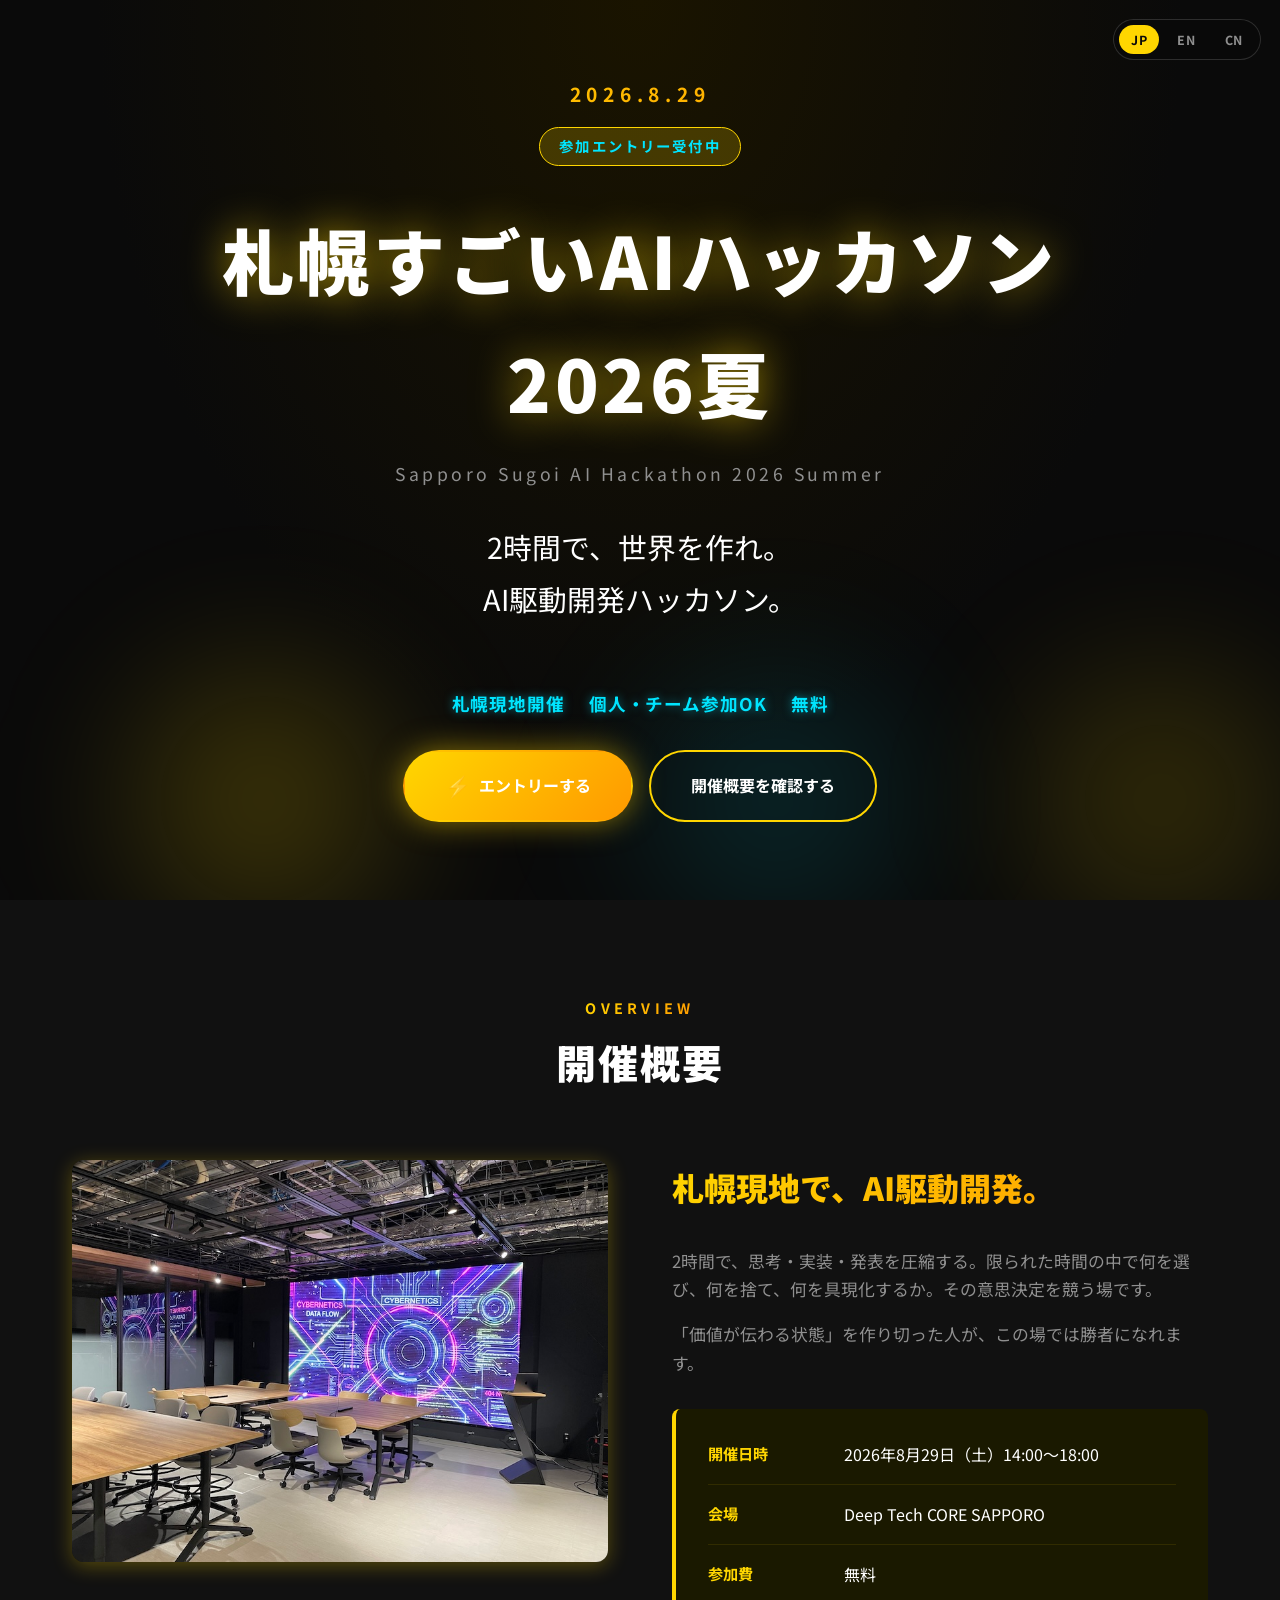
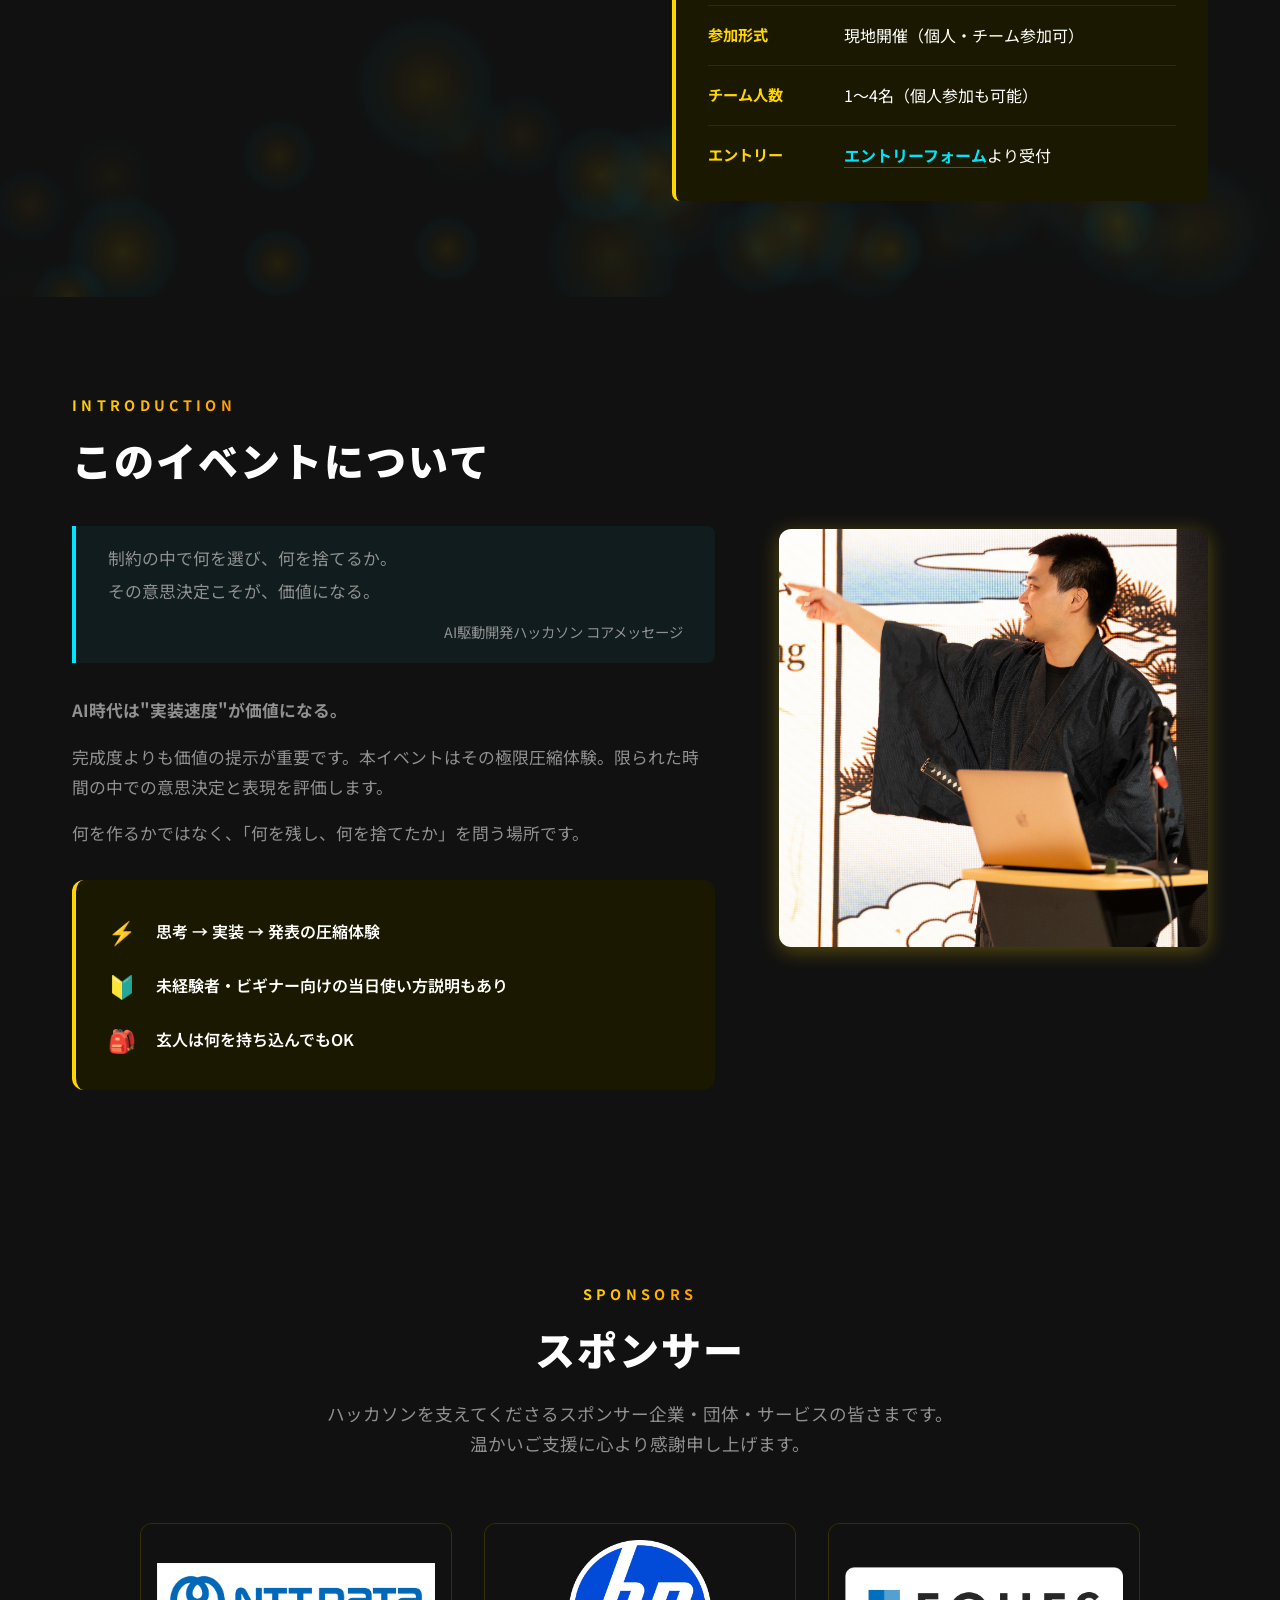
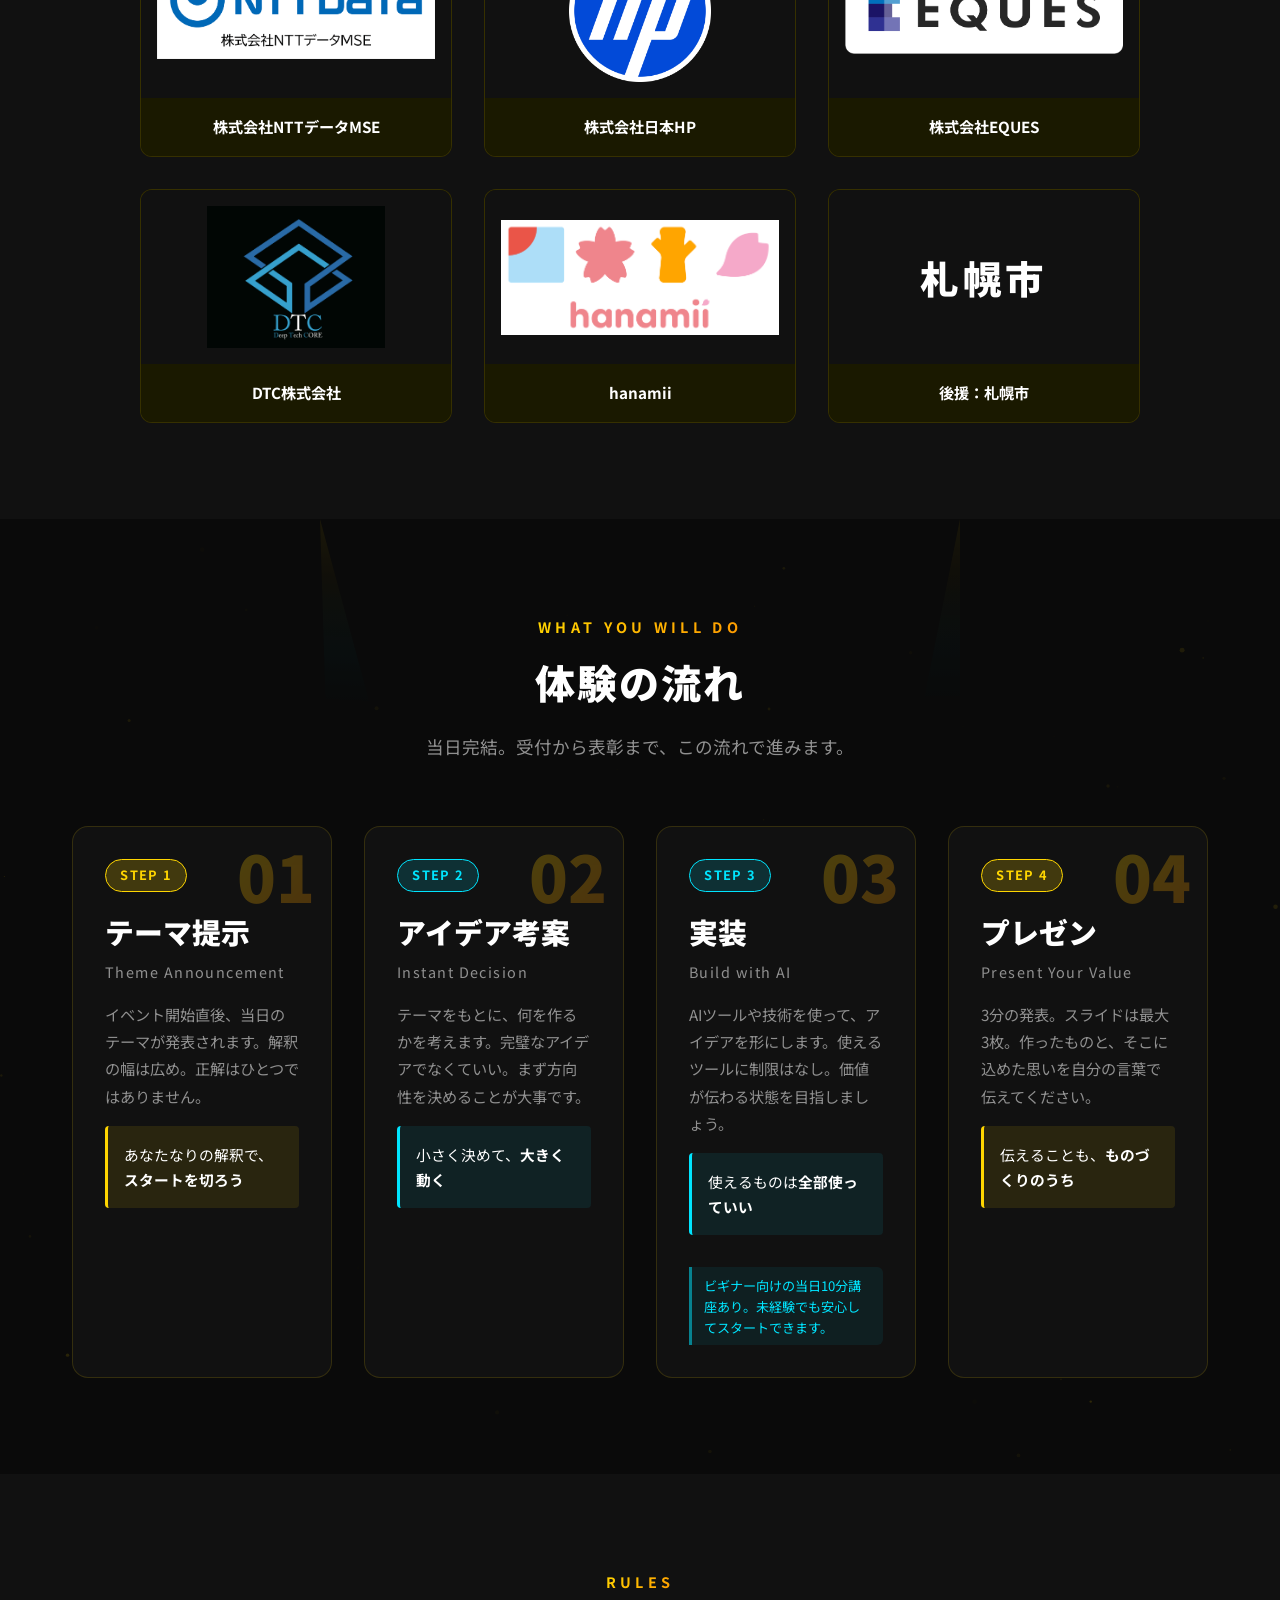
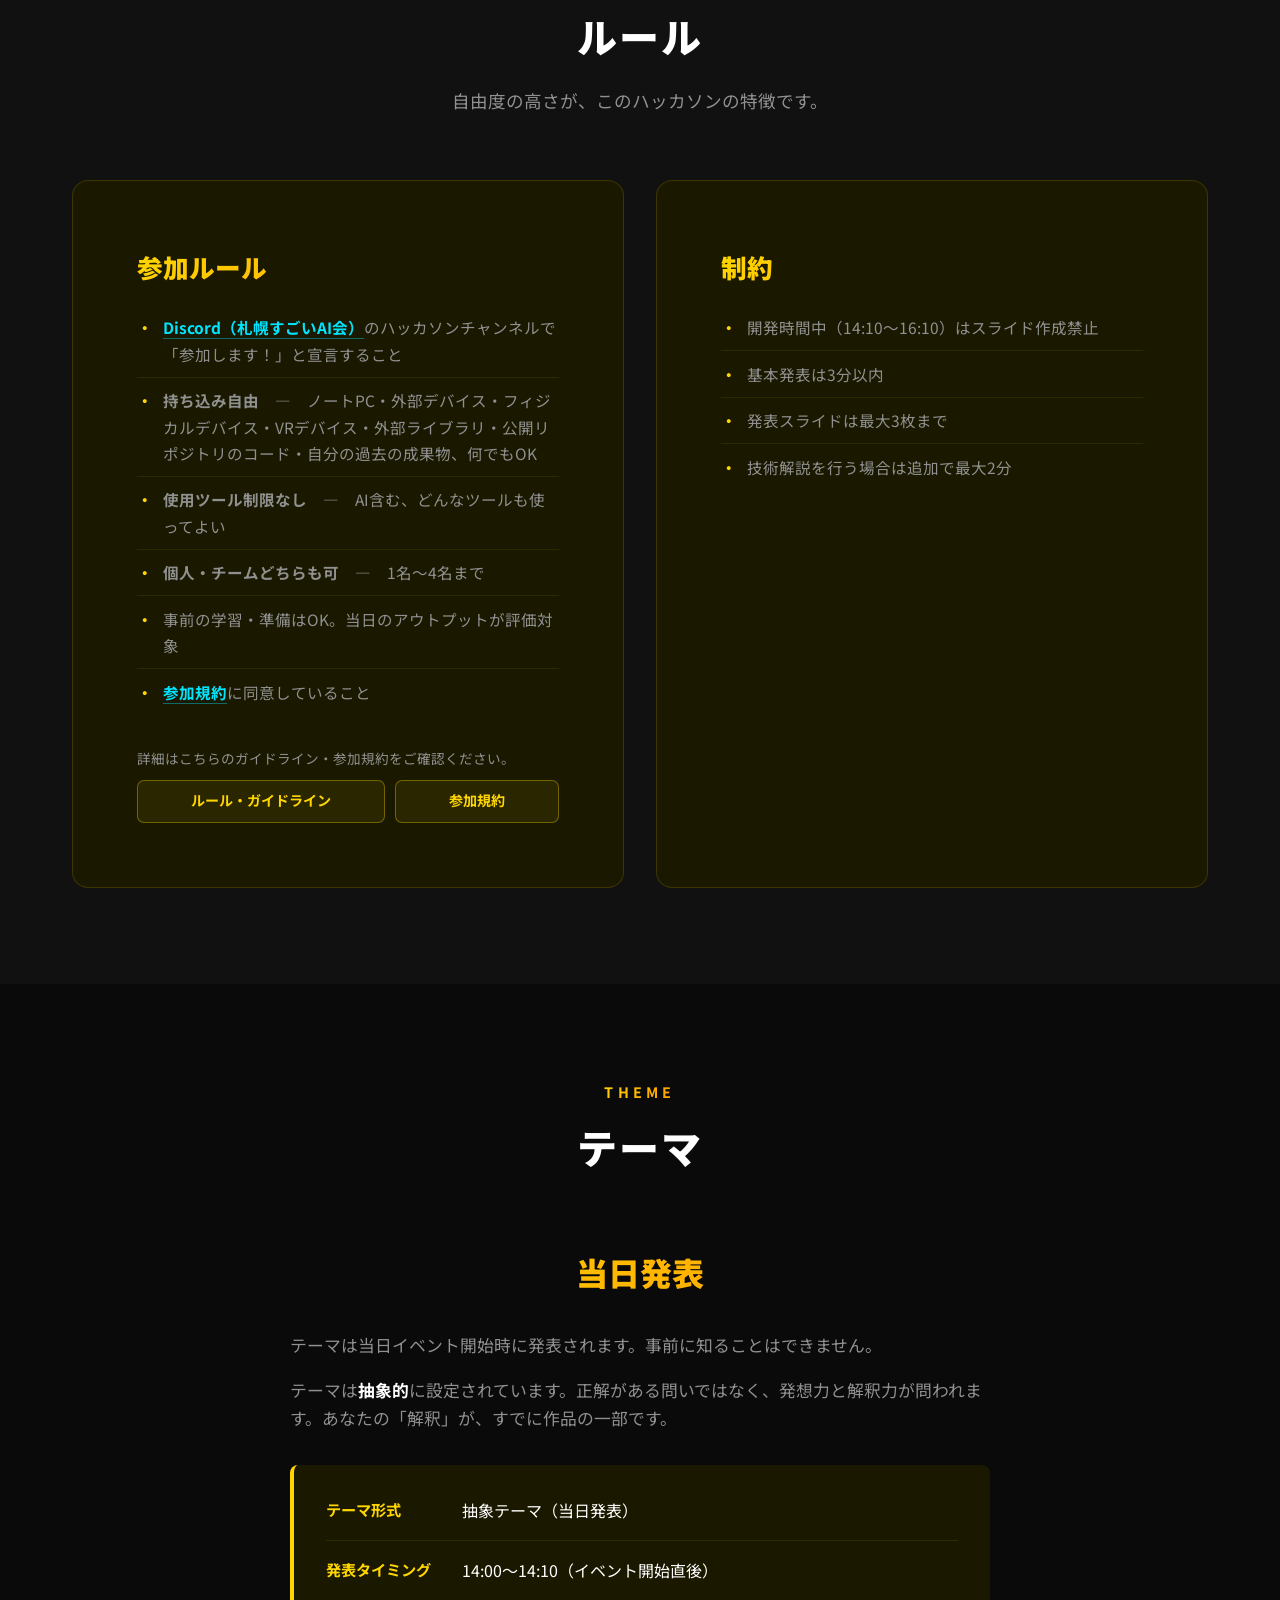
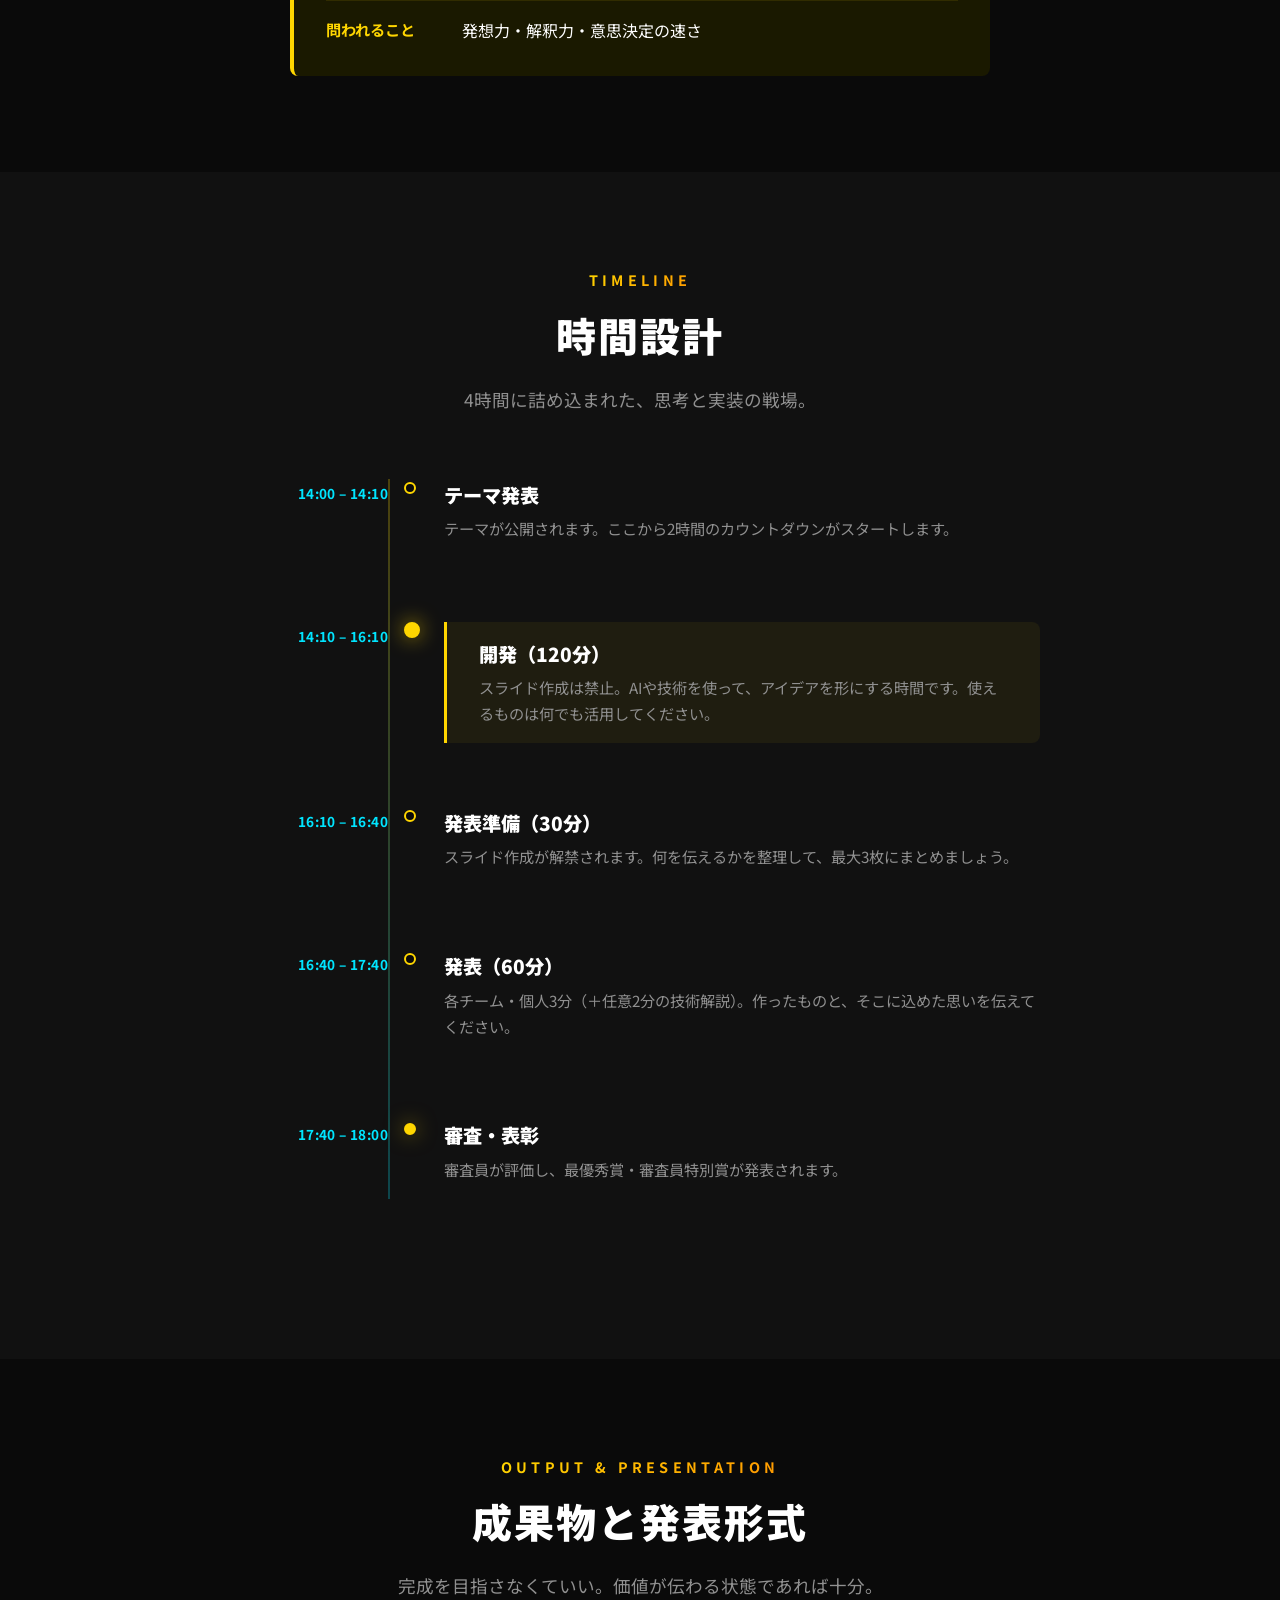
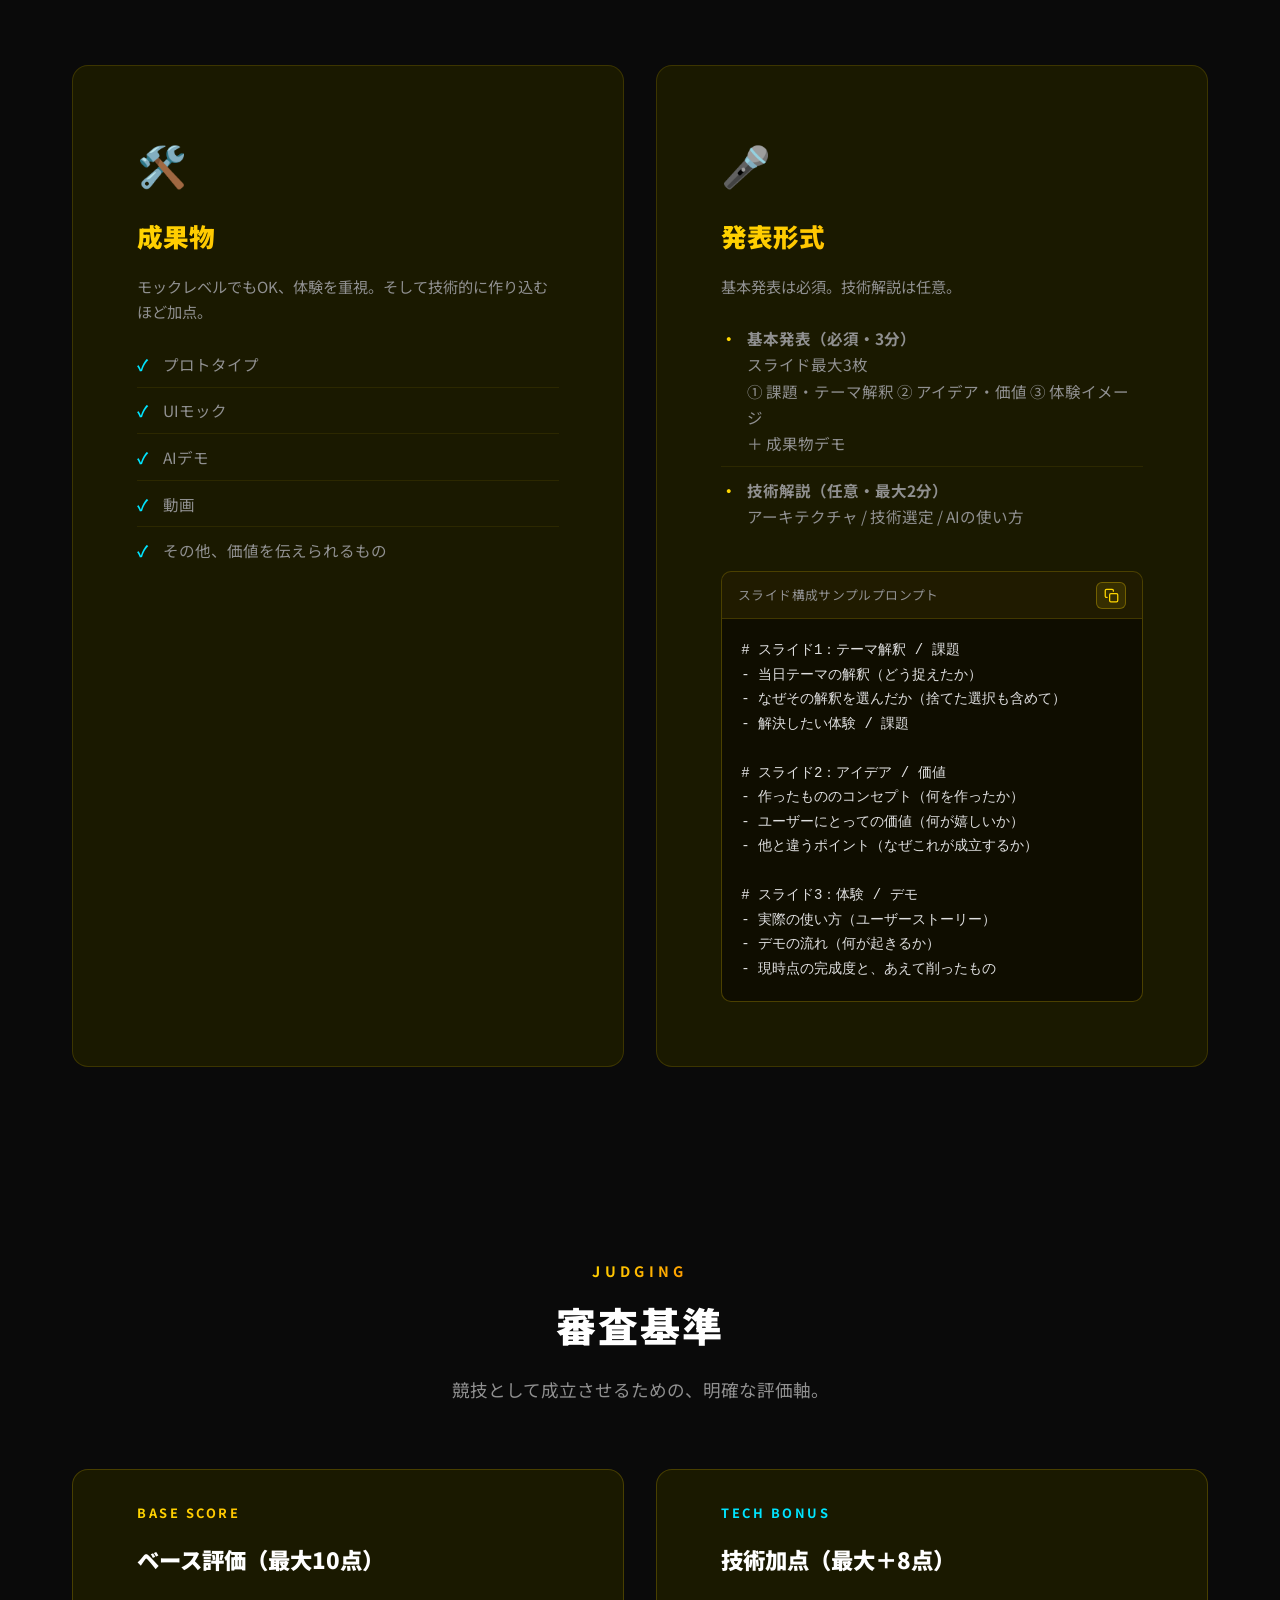
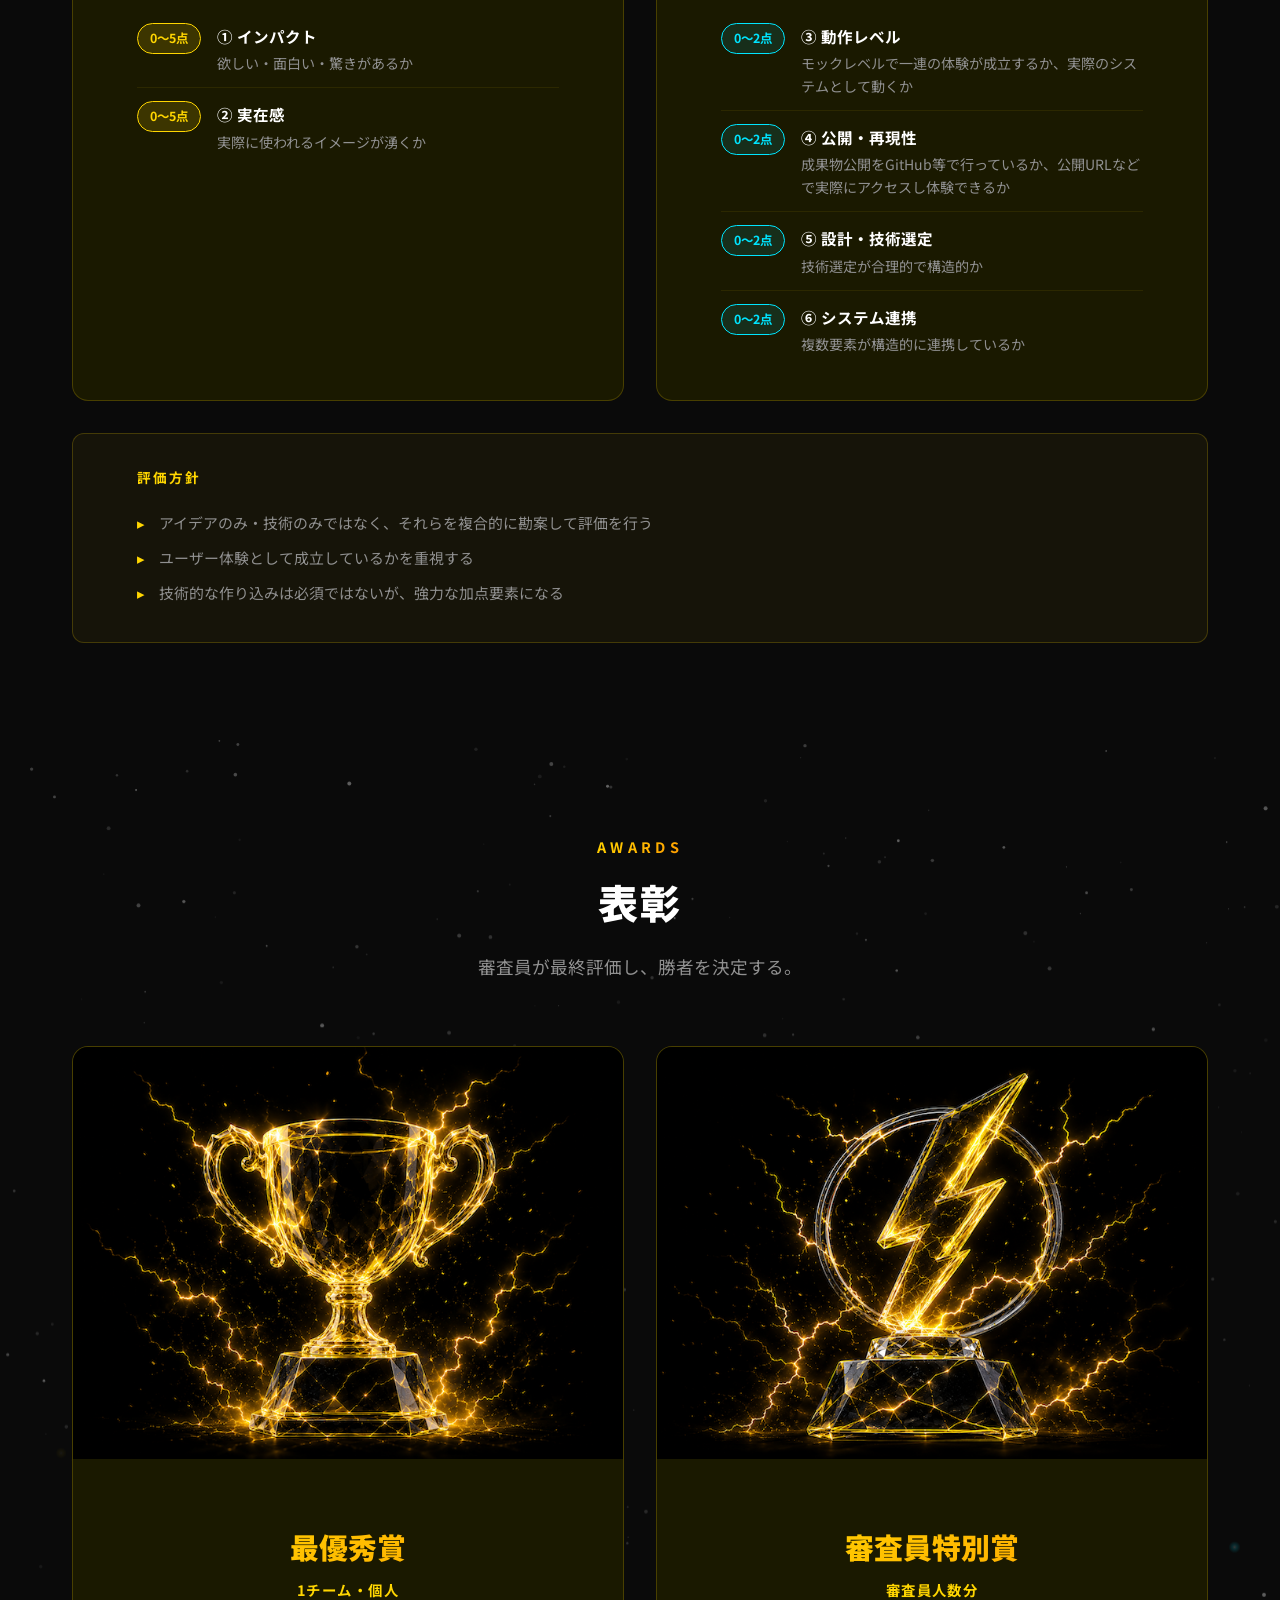
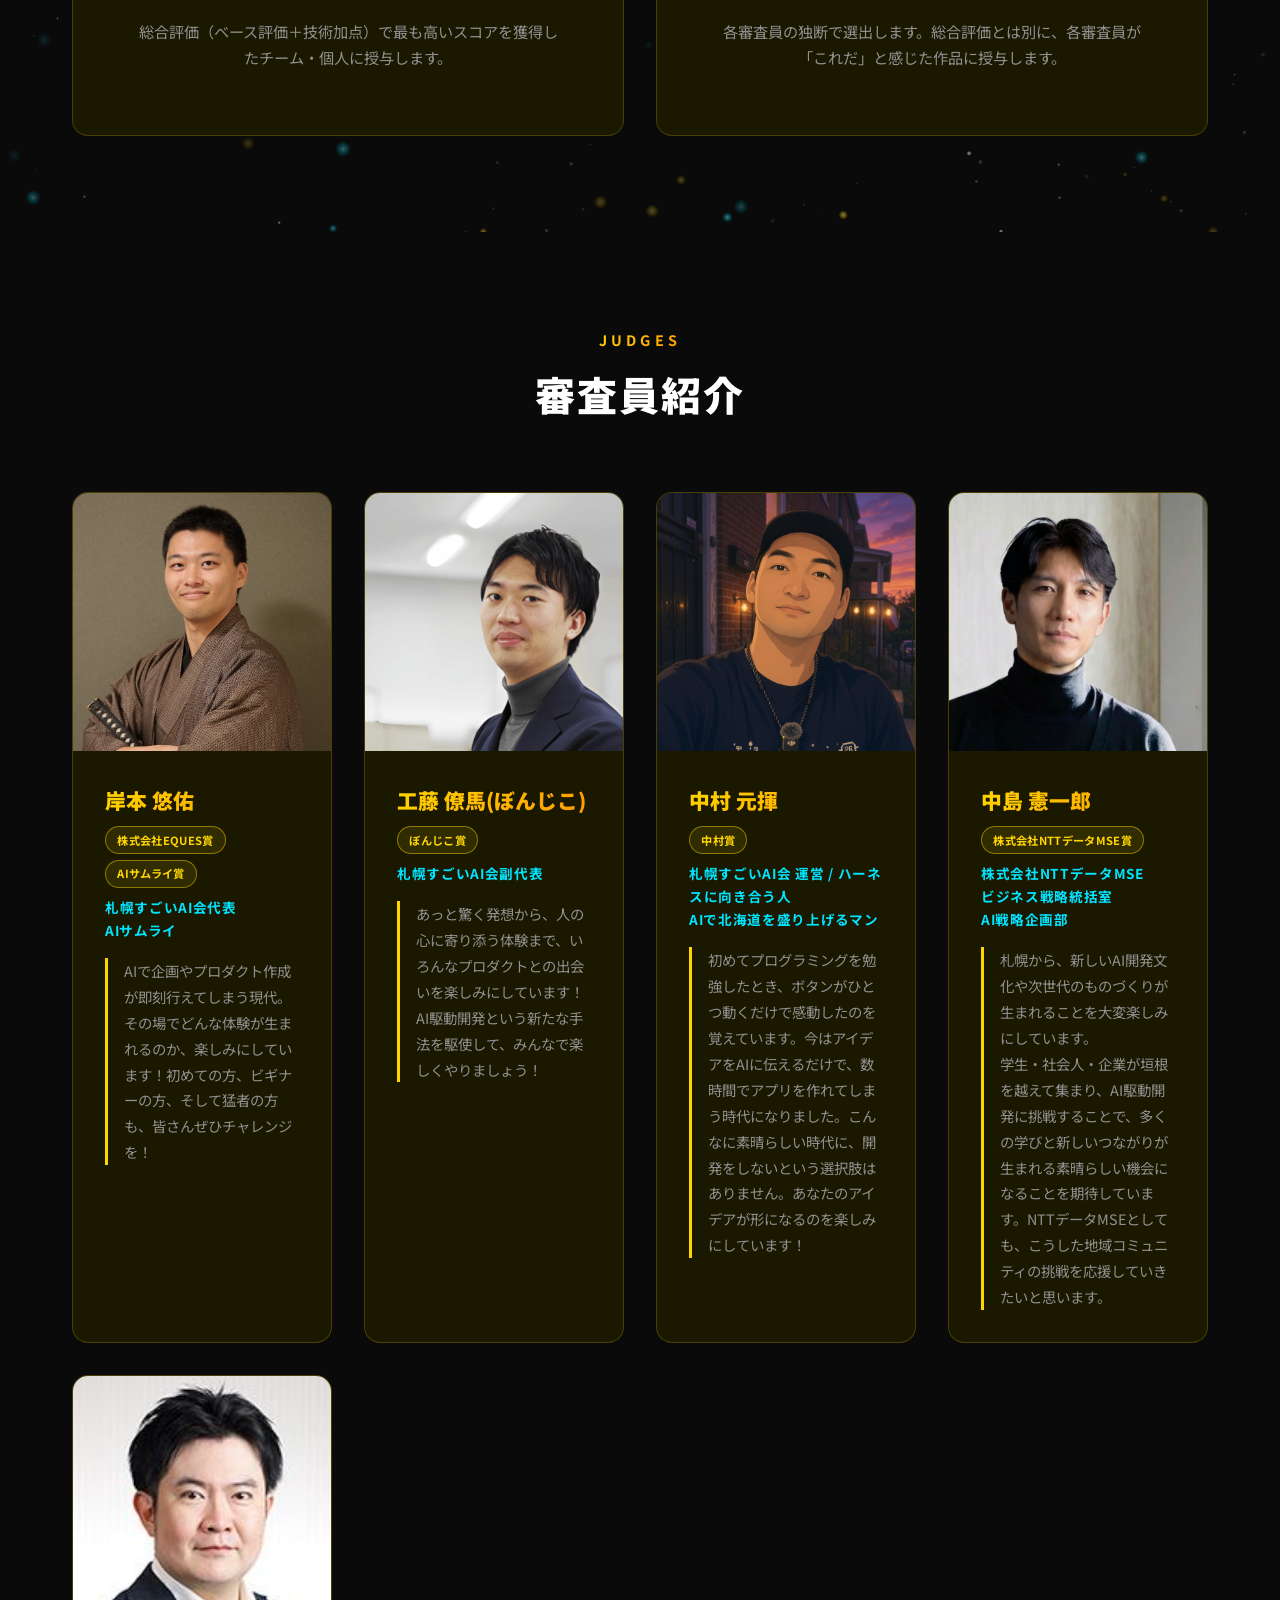
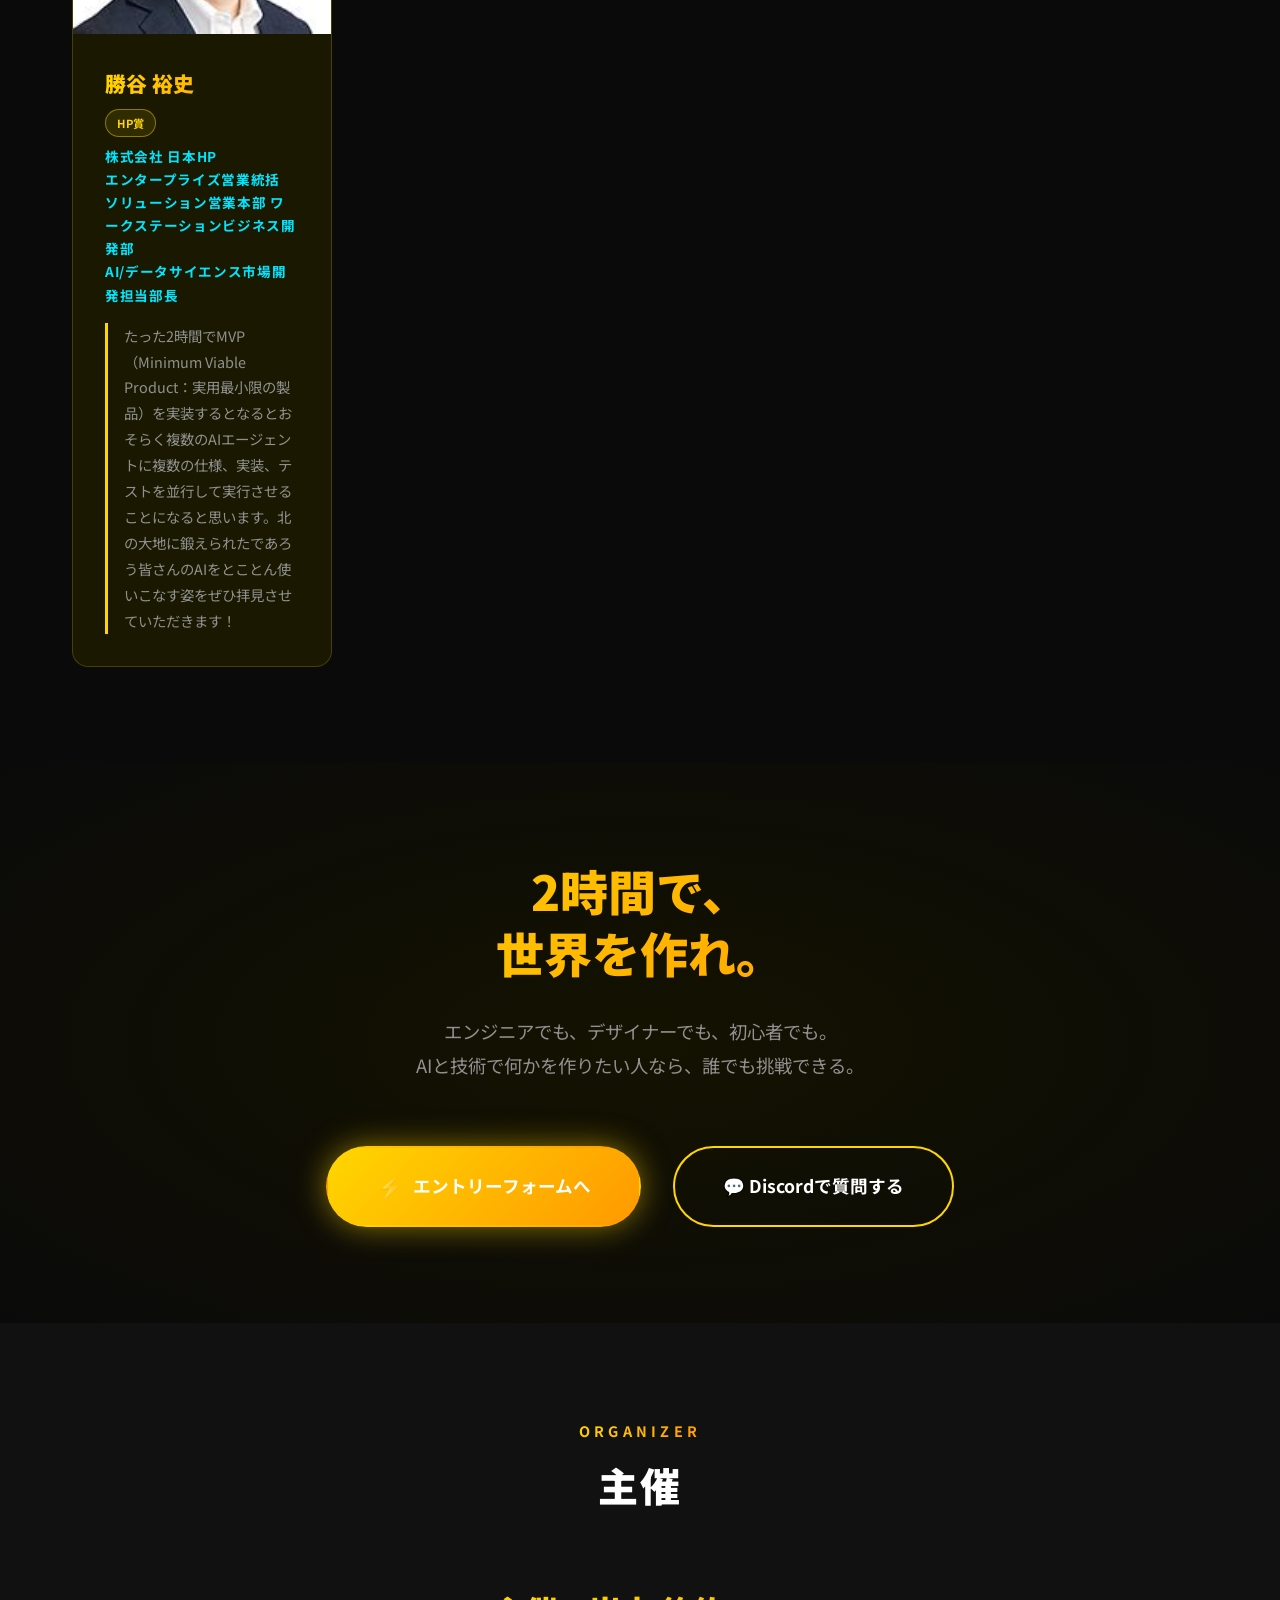
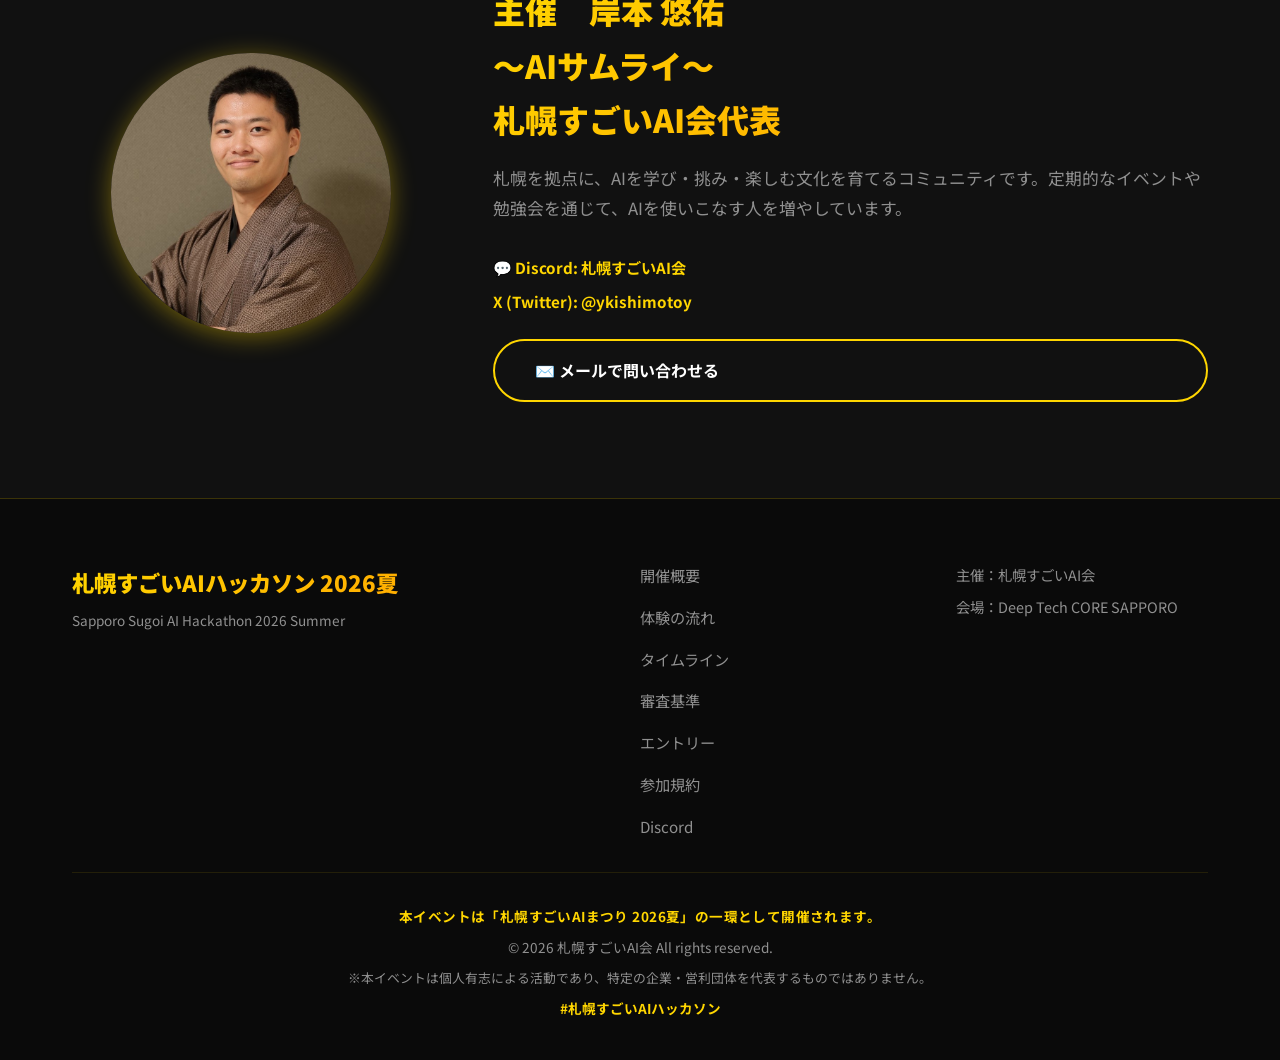
==== commit f2b59899: "add shoya" ====
--- a/index.html
+++ b/index.html
@@ -751,16 +751,16 @@
                 -->
 
                 <div class="judge-card">
-                    <div class="judge-image-wrap judge-image-soon">
-                        <span class="coming-soon-text">Coming Soon</span>
+                    <div class="judge-image-wrap">
+                        <img src="images/shoya.jpg" alt="勝谷裕史" class="judge-image">
                     </div>
                     <div class="judge-info">
                         <h3 class="judge-name">勝谷 裕史</h3>
                         <div class="judge-badges">
                             <span class="judge-badge">HP賞</span>
                         </div>
-                        <p class="judge-title">株式会社日本HP<br>エンタープライズ営業統括<br>ソリューション営業本部</p>
-                        <p class="judge-comment judge-comment-soon">コメントは近日公開予定です。</p>
+                        <p class="judge-title">株式会社 日本HP<br>エンタープライズ営業統括<br>ソリューション営業本部 ワークステーションビジネス開発部<br>AI/データサイエンス市場開発担当部長</p>
+                        <p class="judge-comment">たった2時間でMVP（Minimum Viable Product：実用最小限の製品）を実装するとなるとおそらく複数のAIエージェントに複数の仕様、実装、テストを並行して実行させることになると思います。北の大地に鍛えられたであろう皆さんのAIをとことん使いこなす姿をぜひ拝見させていただきます！</p>
                     </div>
                 </div>
 
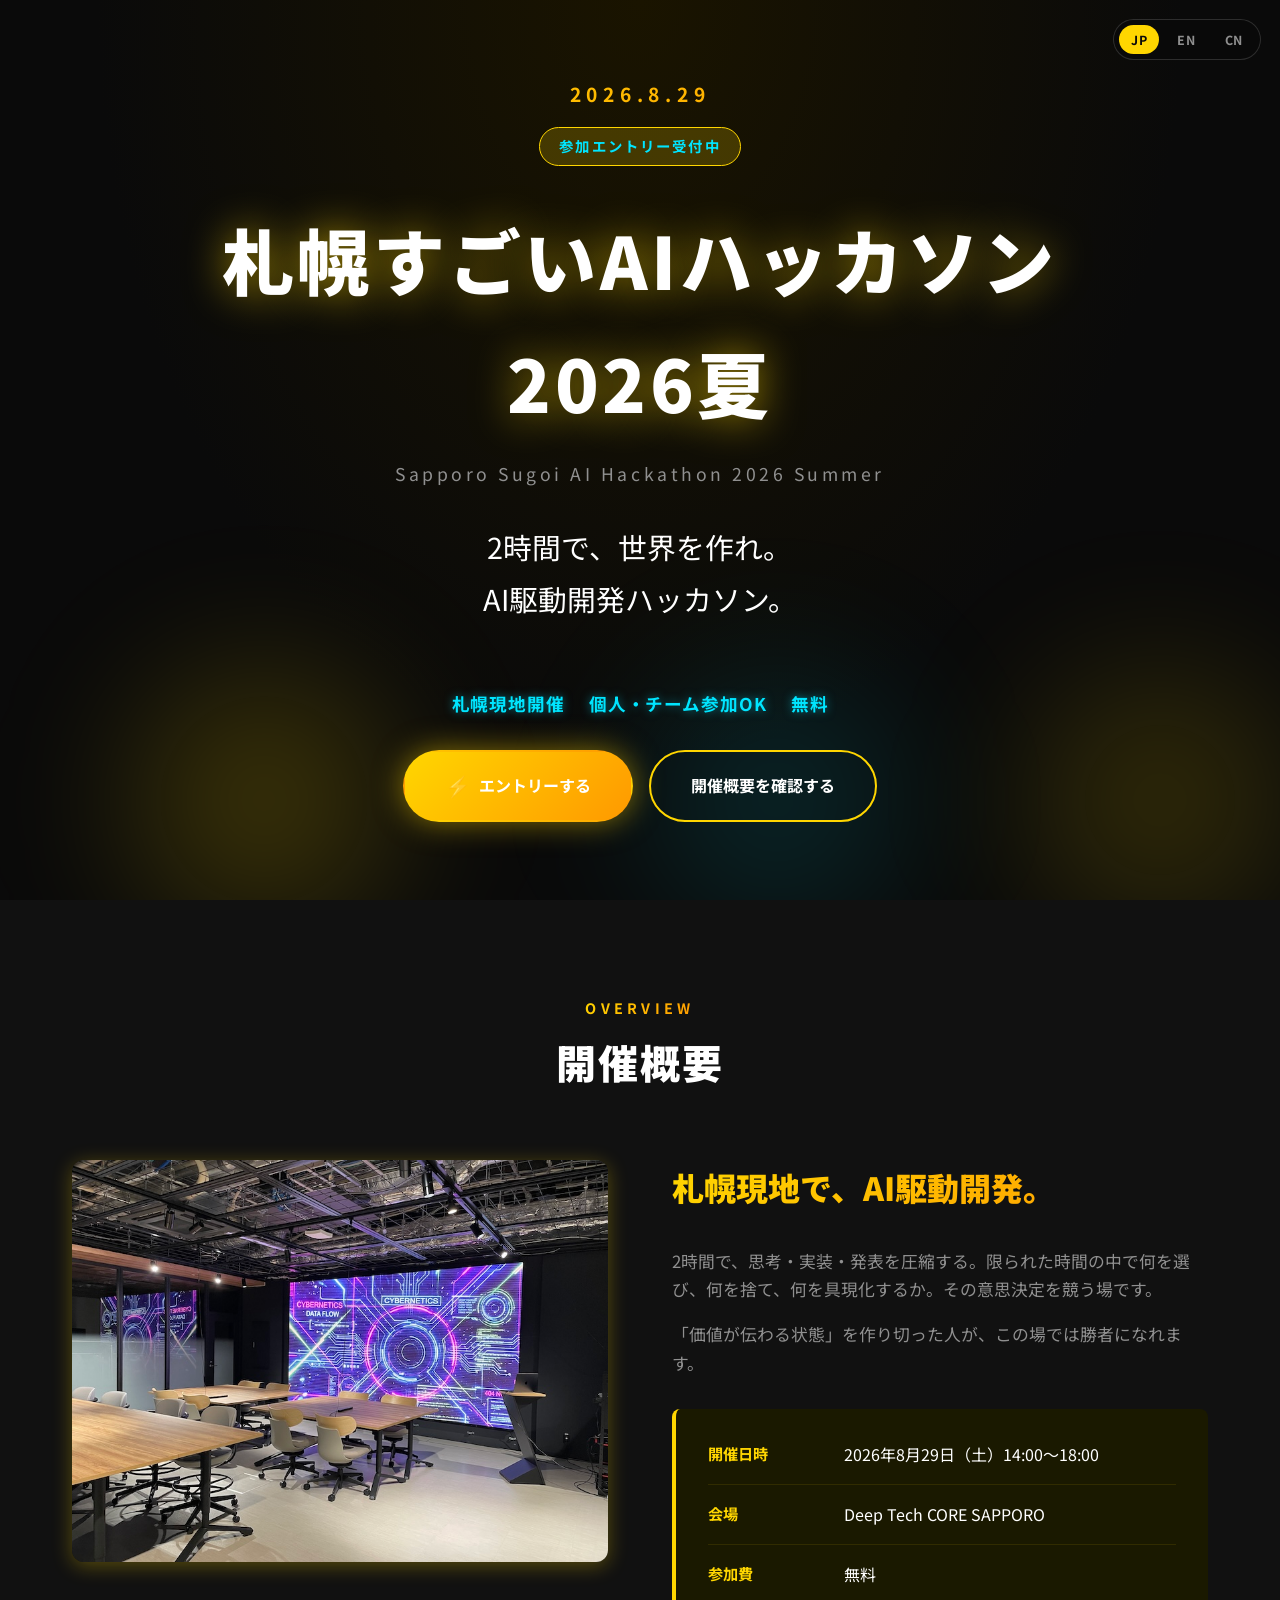
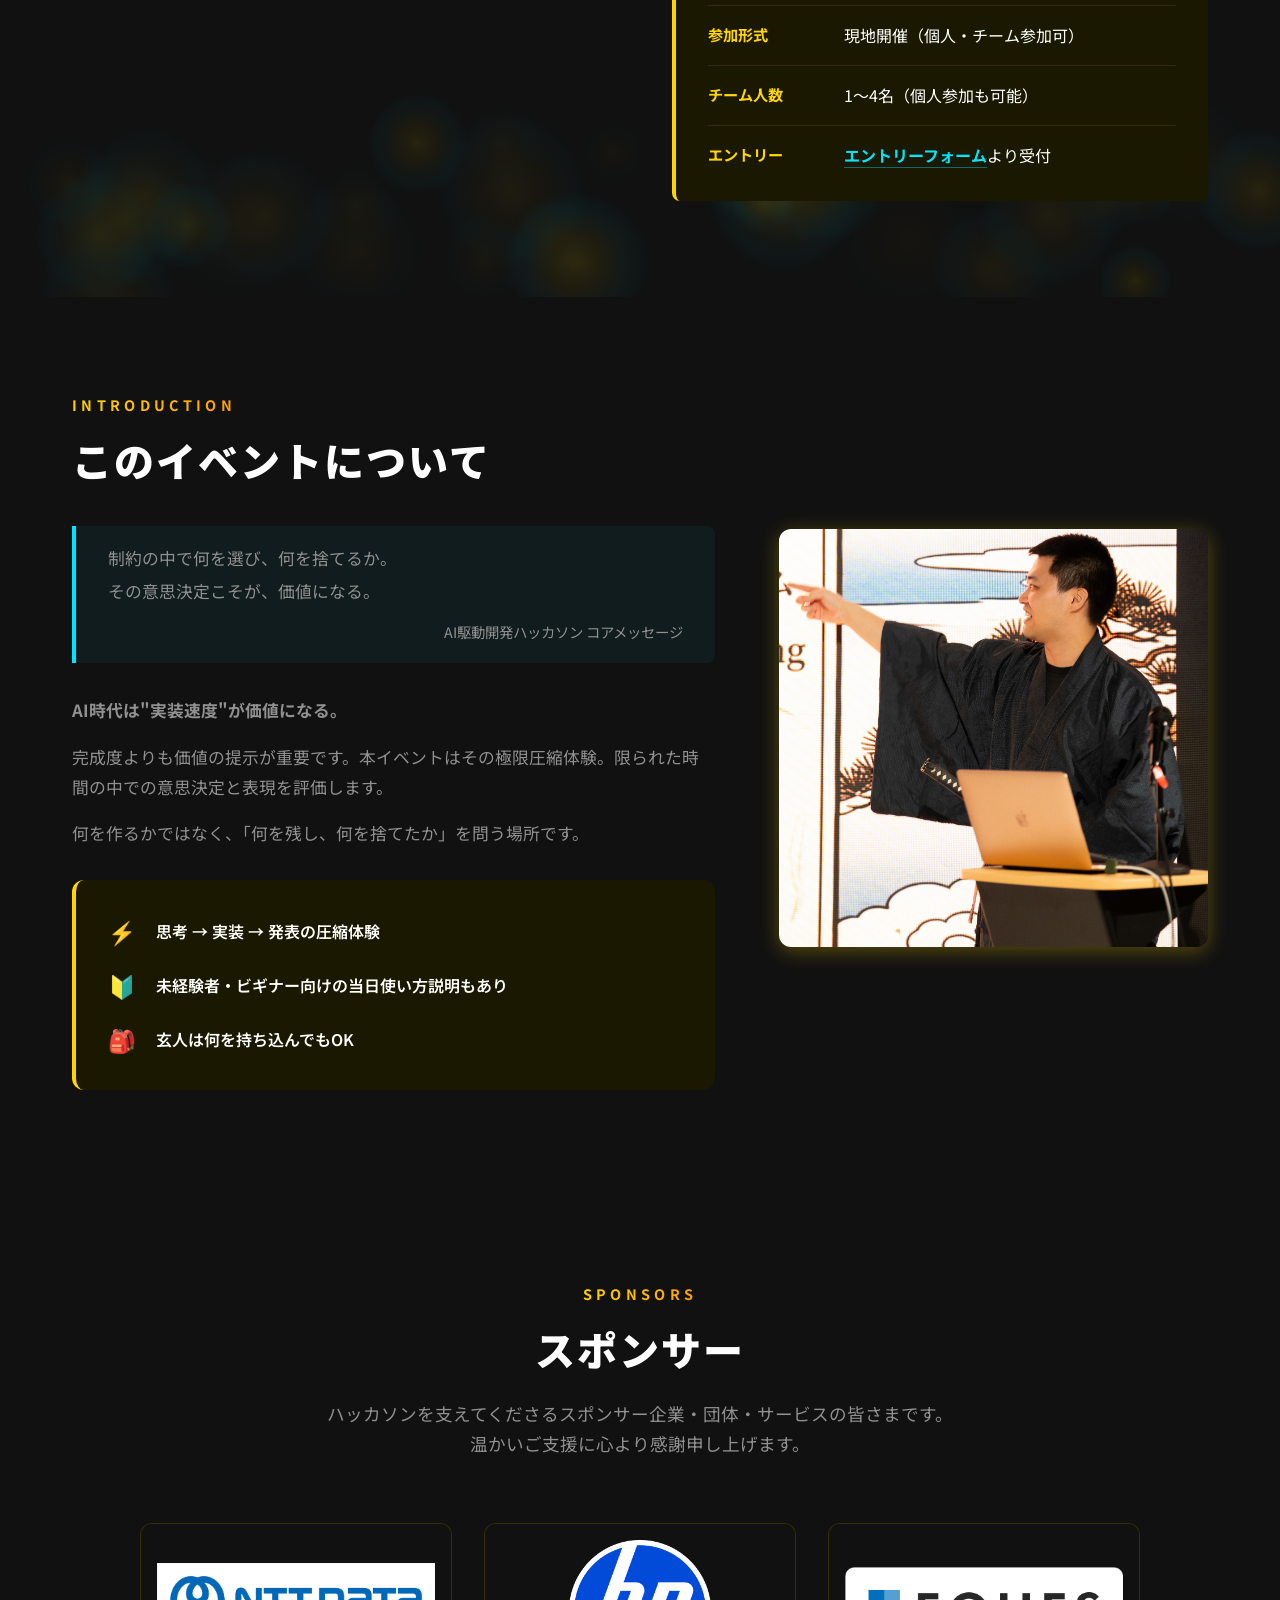
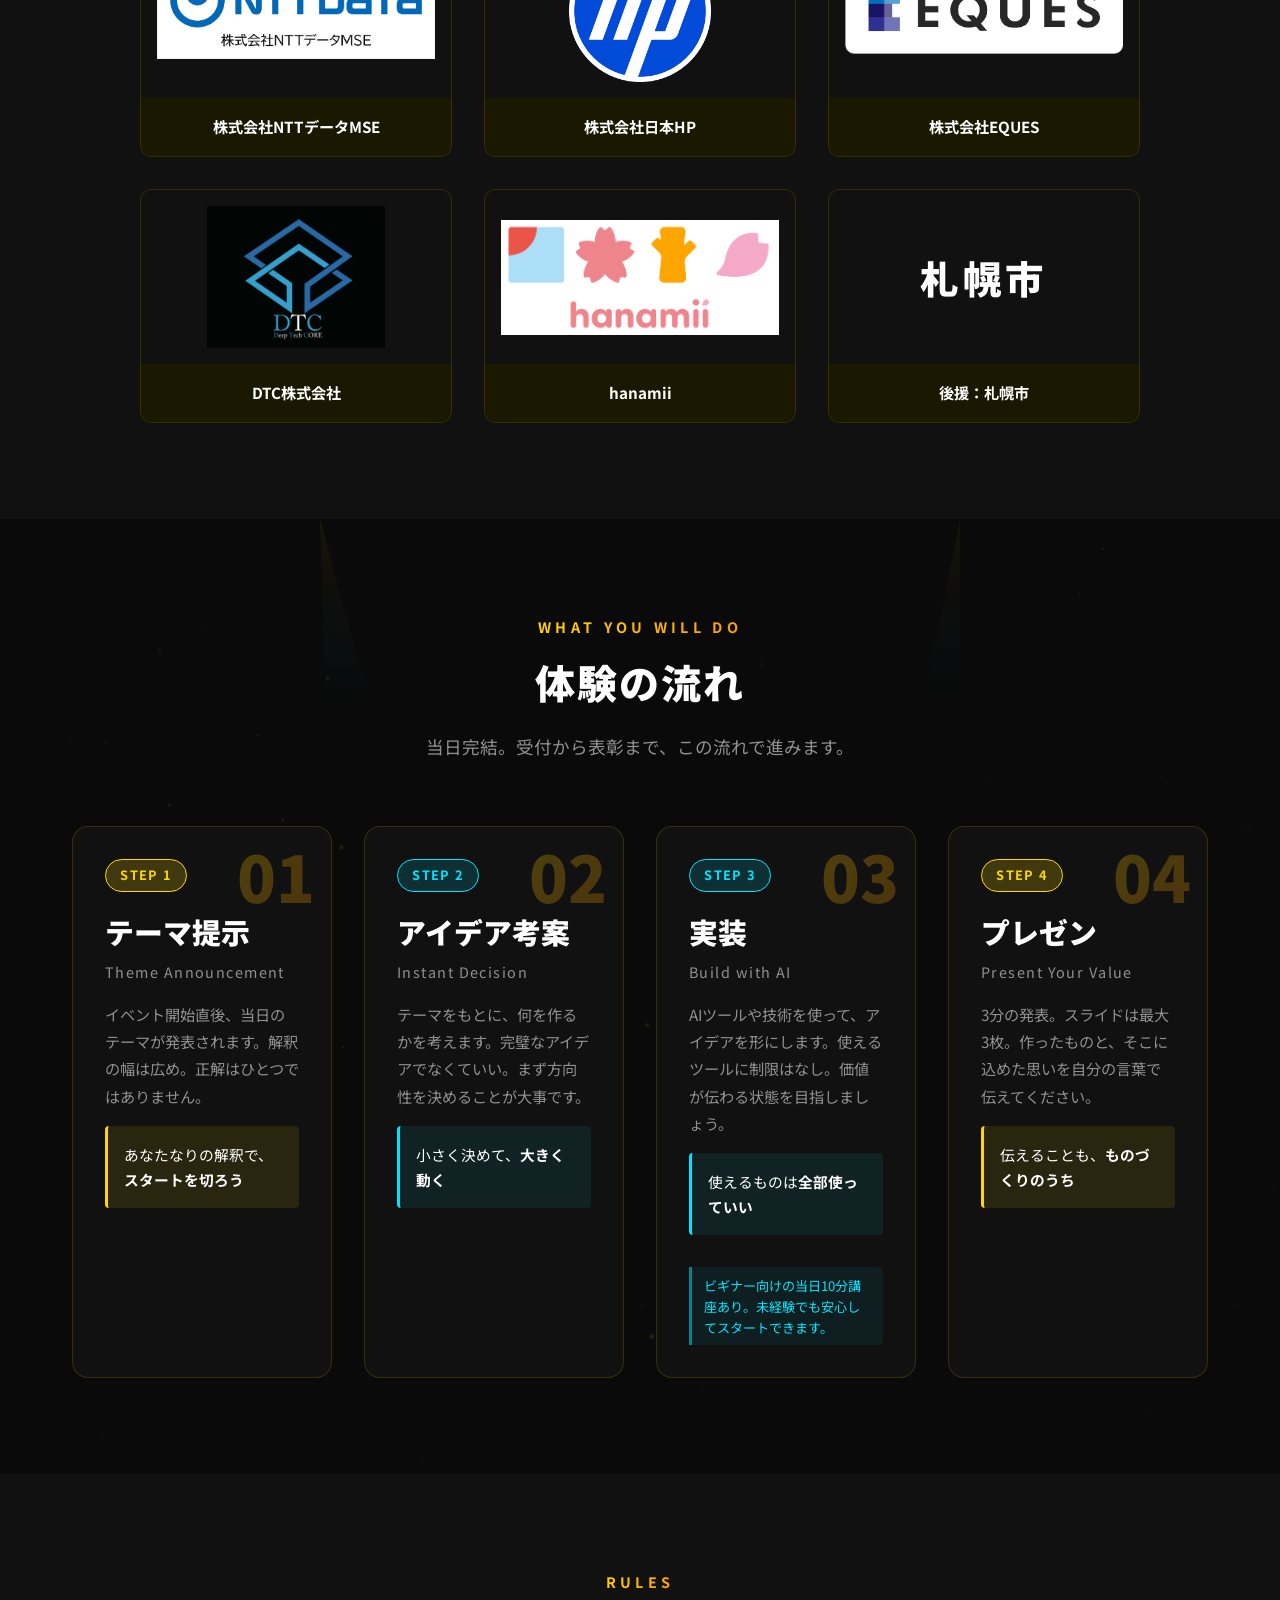
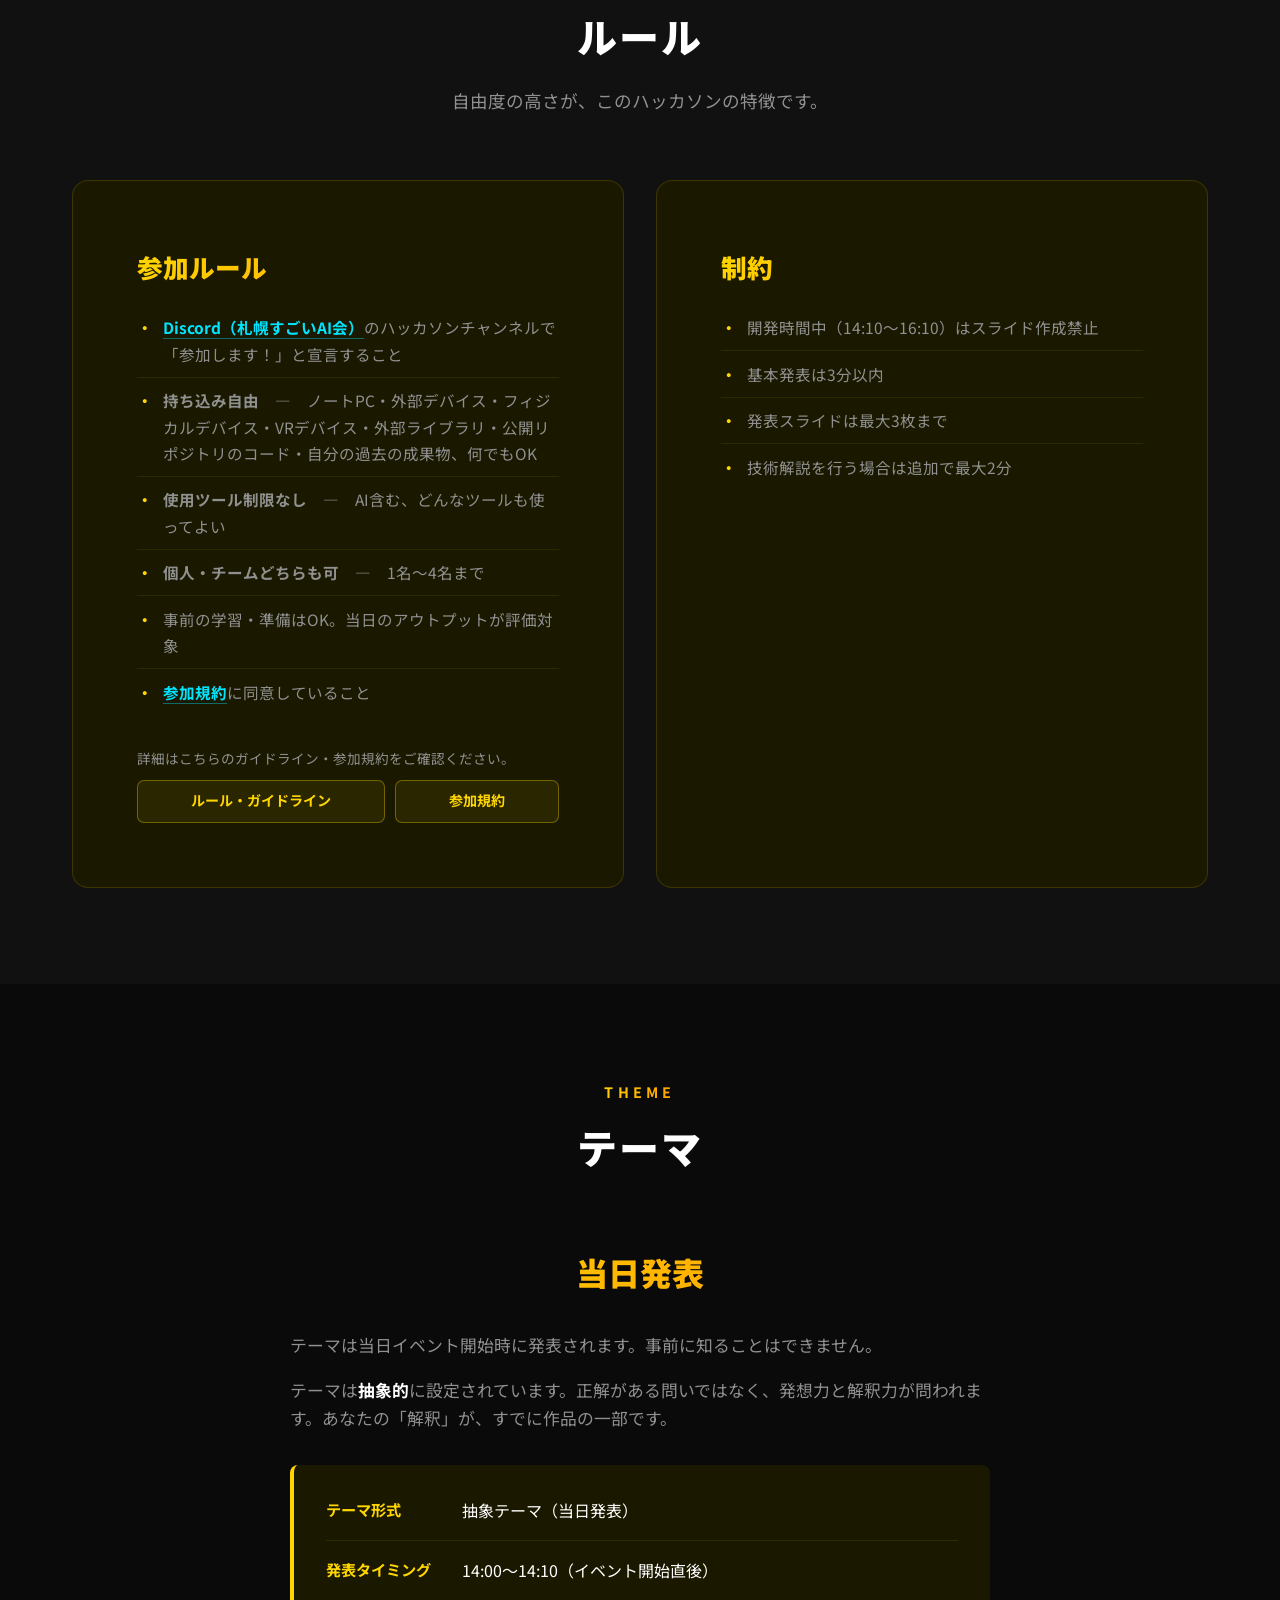
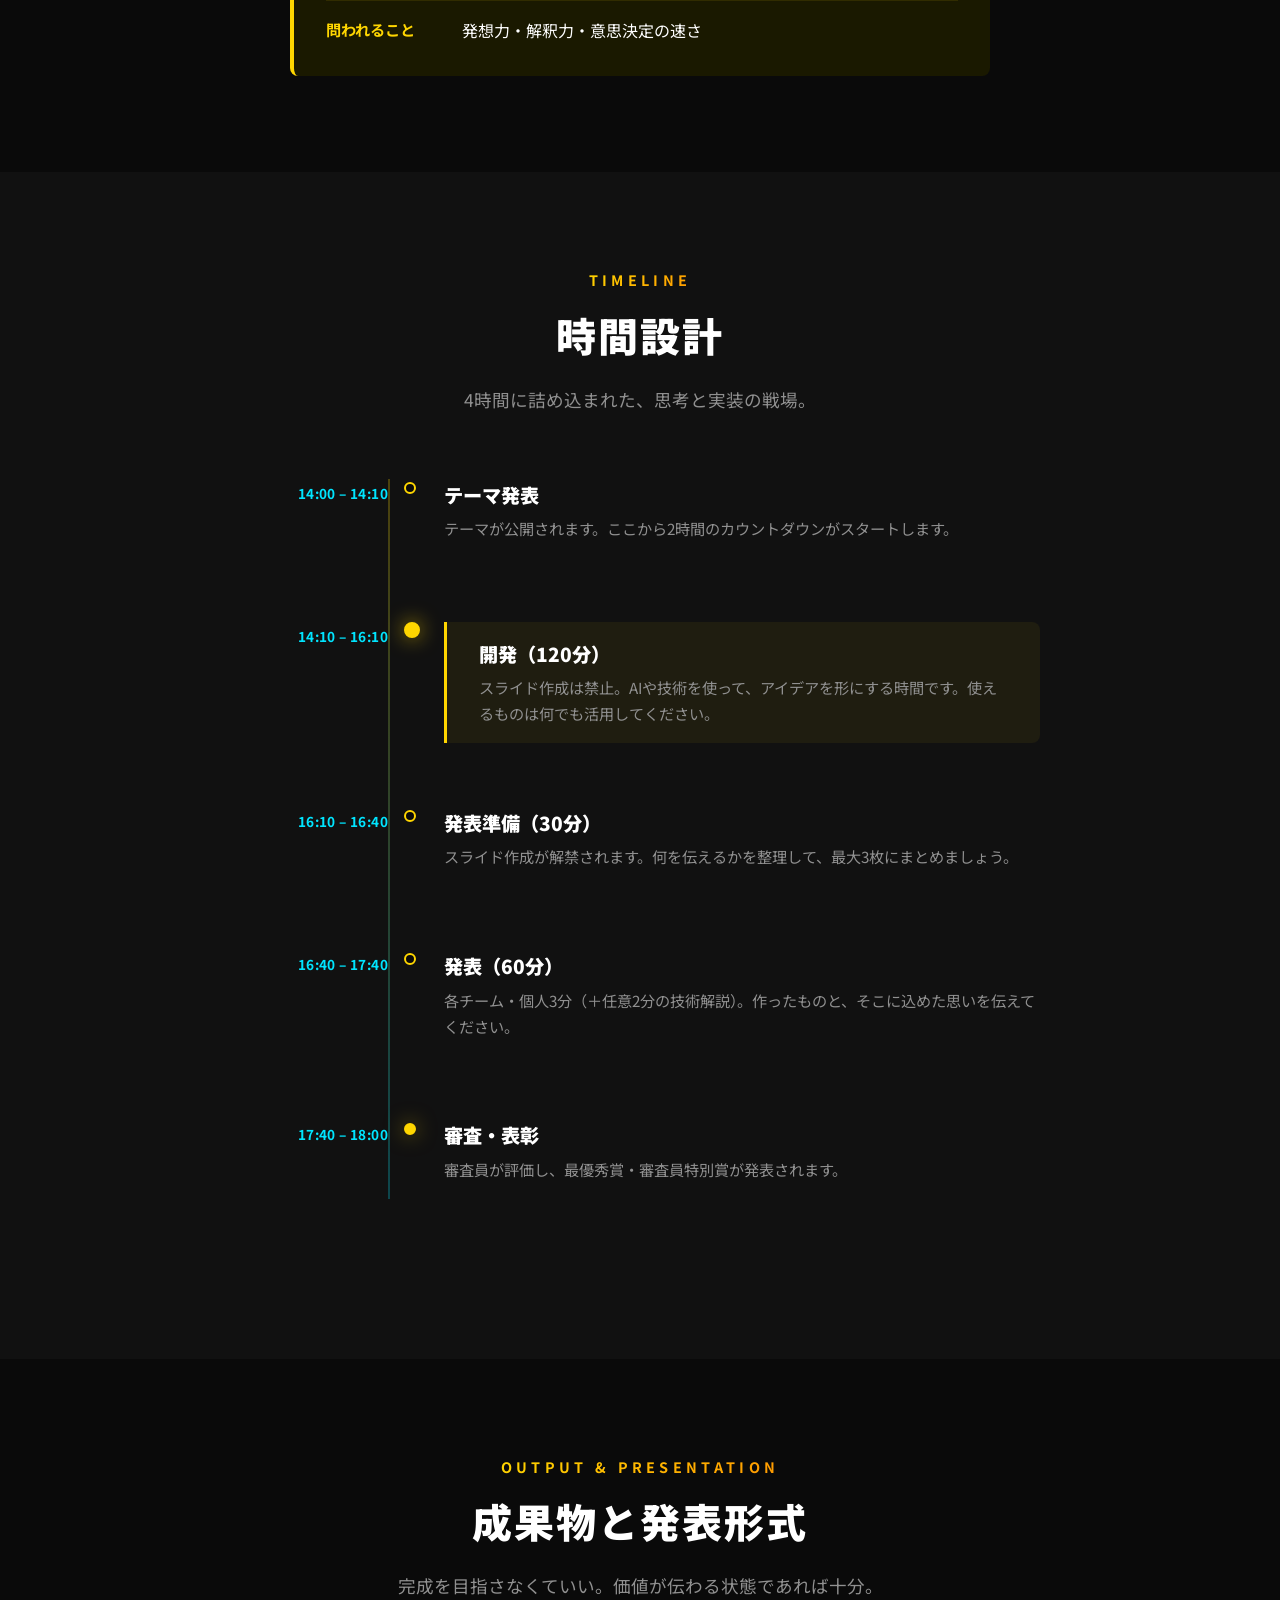
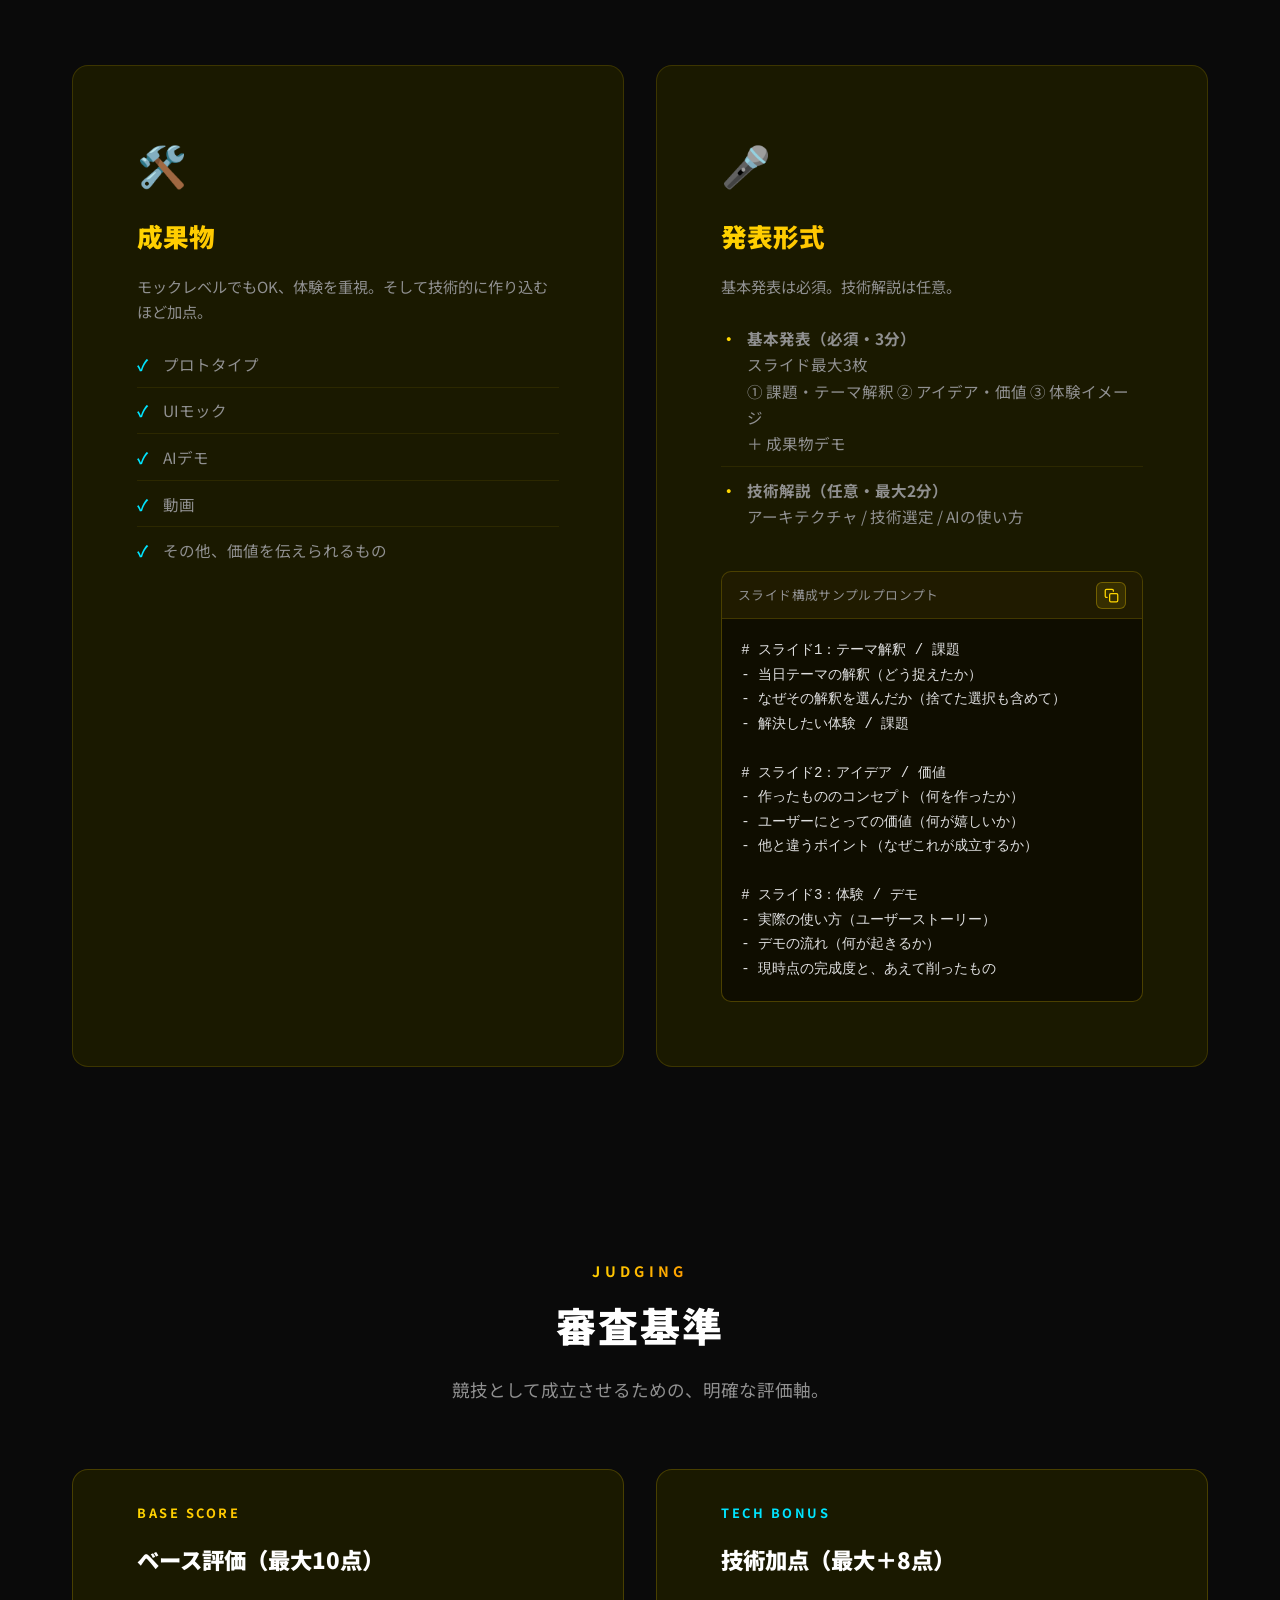
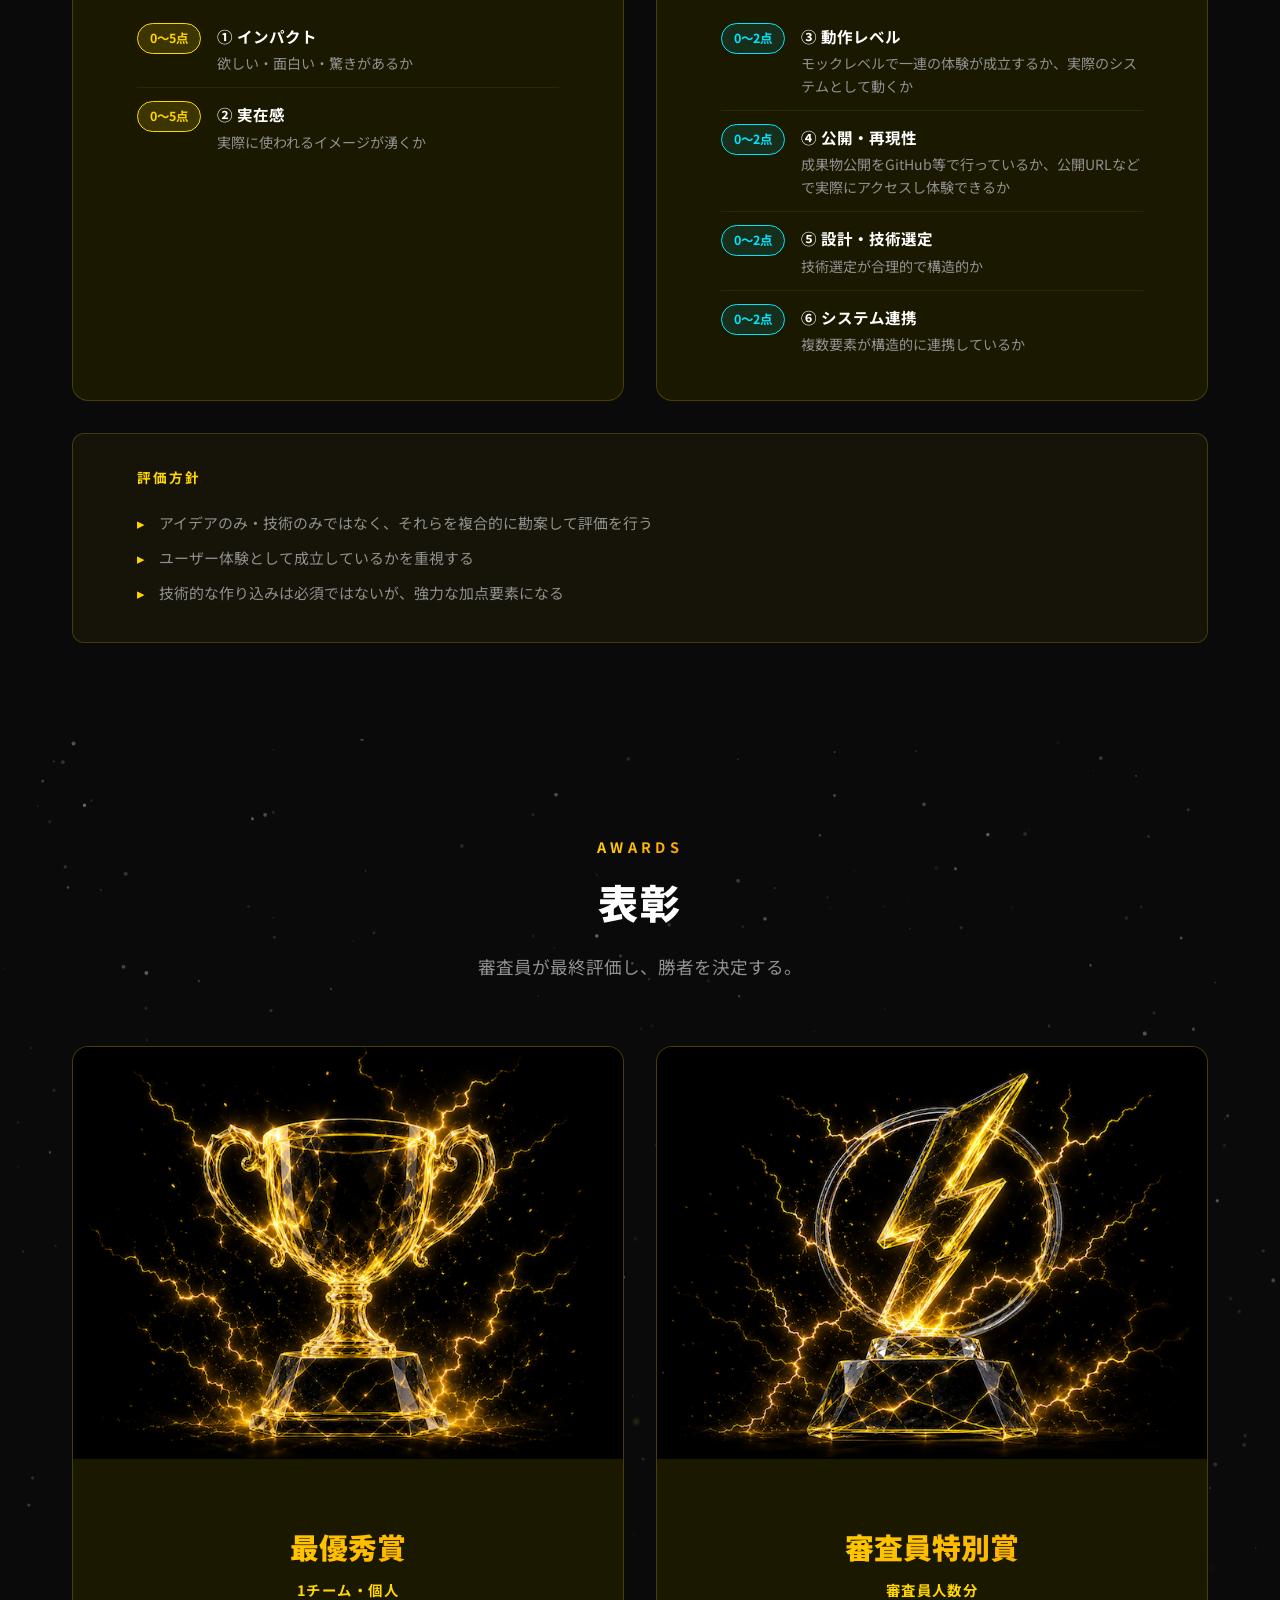
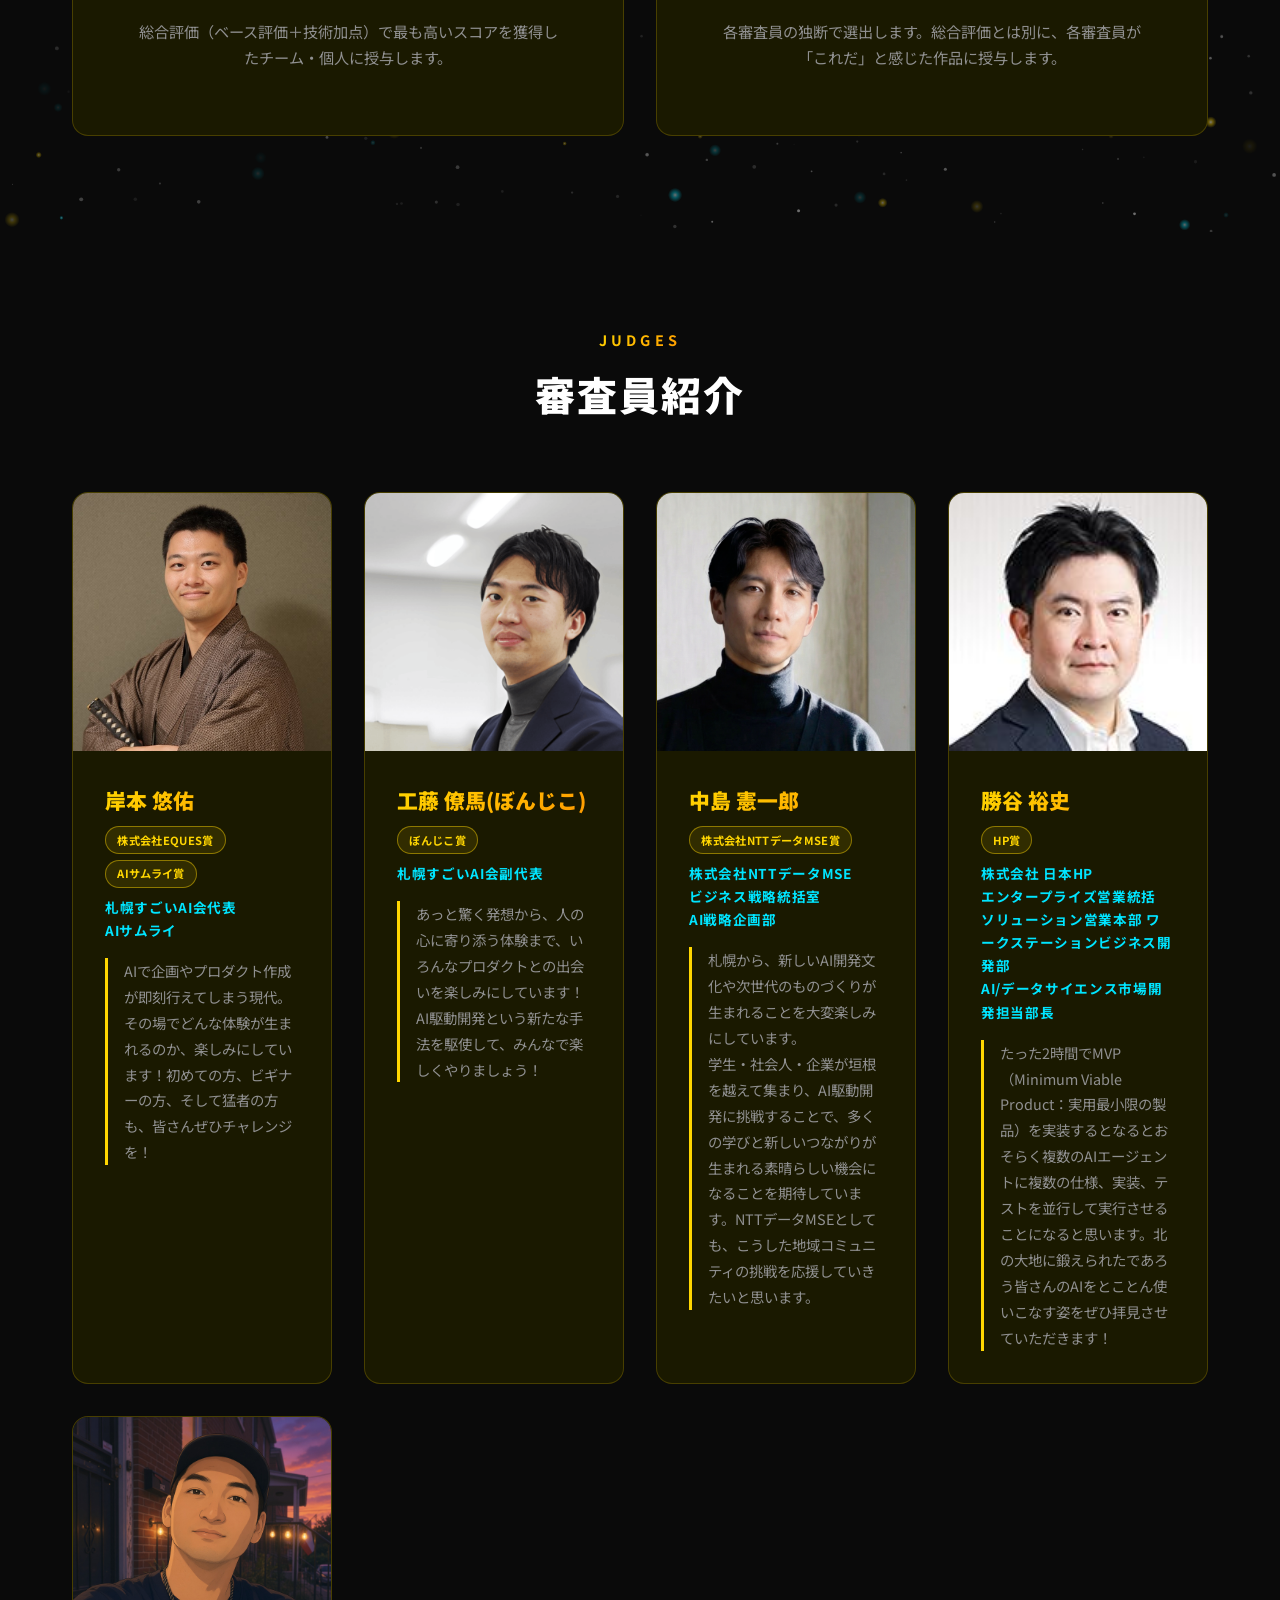
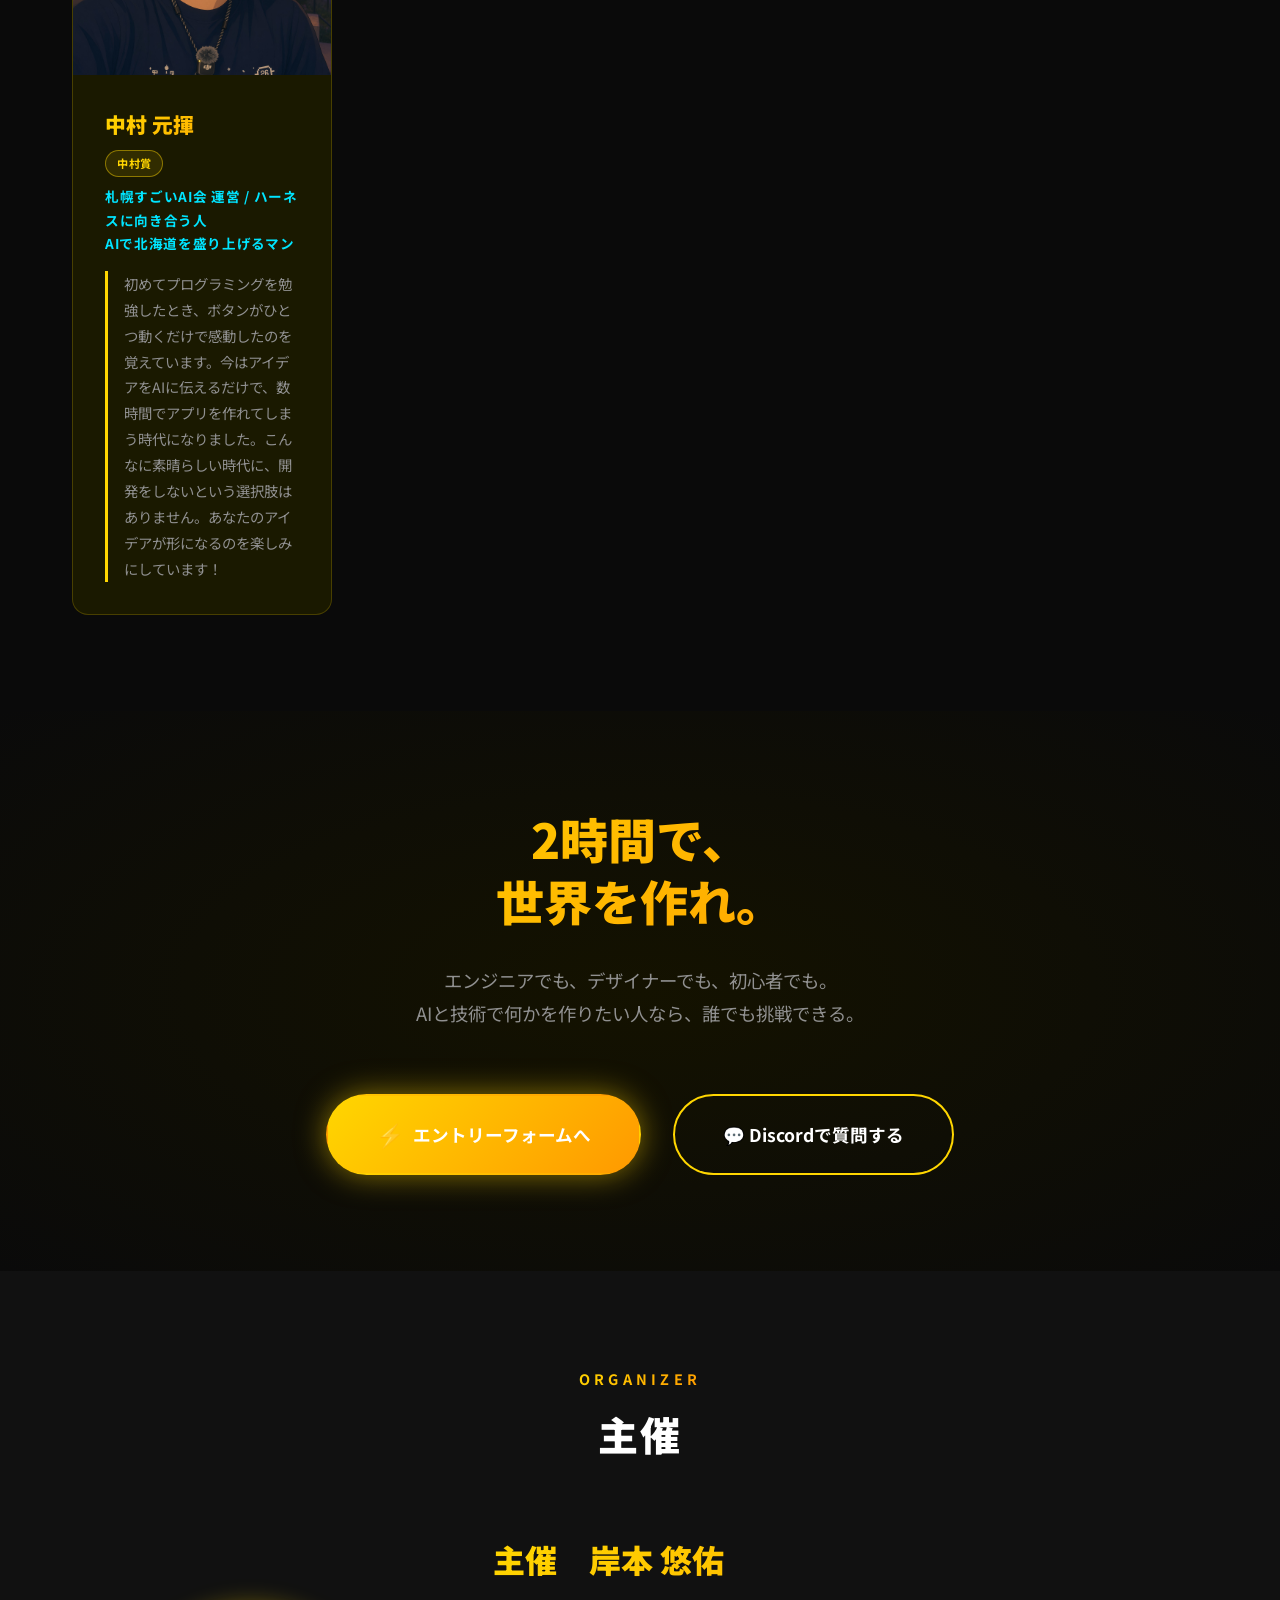
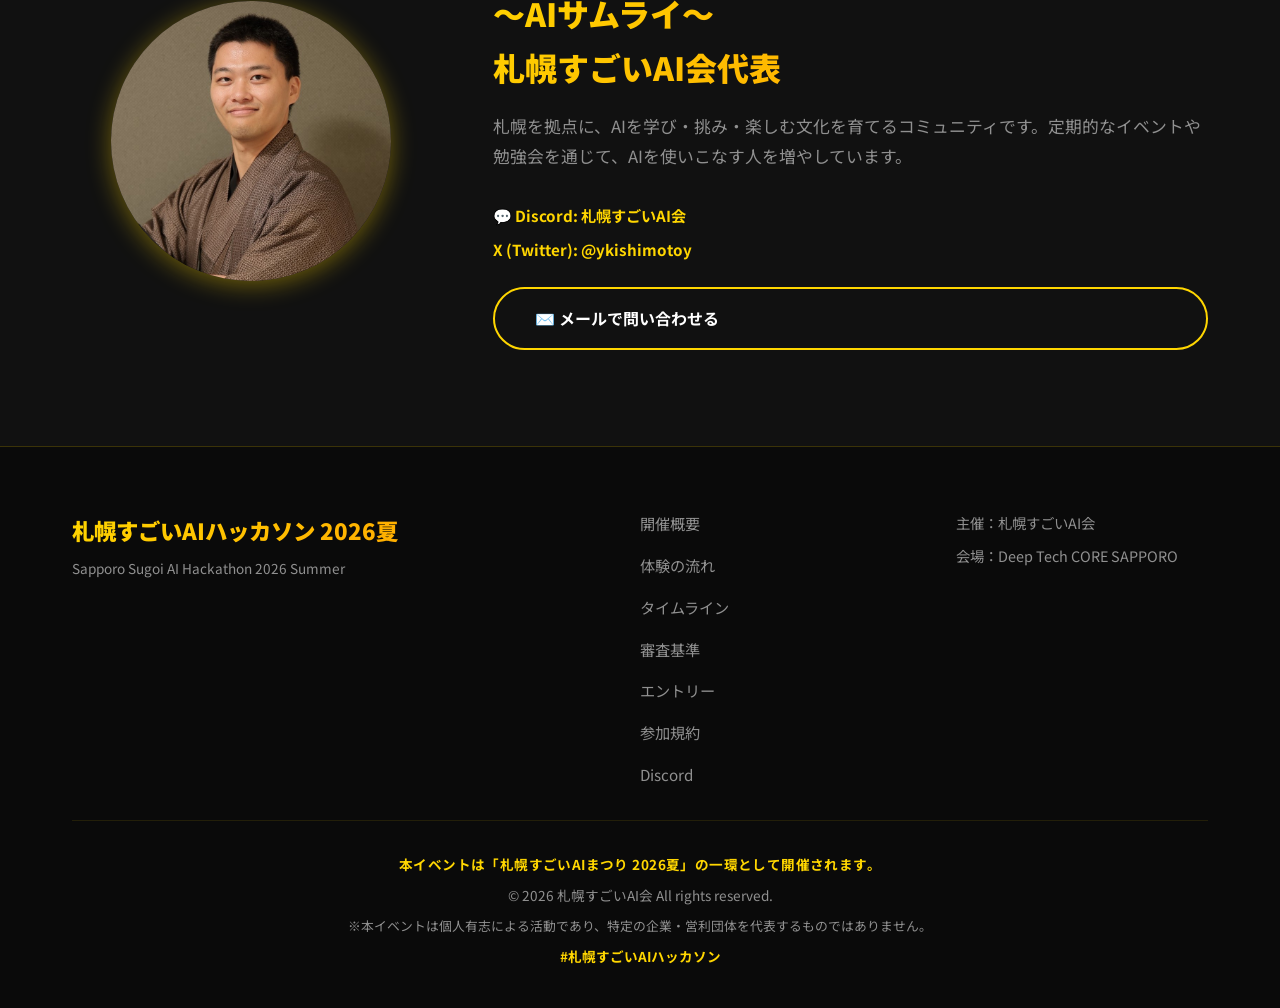
==== commit 3a6ec5c0: "nakamura 5th" ====
--- a/index.html
+++ b/index.html
@@ -710,6 +710,48 @@
 
                 <div class="judge-card">
                     <div class="judge-image-wrap">
+                        <img src="images/nakajimasan.png" alt="中島憲一郎" class="judge-image">
+                    </div>
+                    <div class="judge-info">
+                        <h3 class="judge-name">中島 憲一郎</h3>
+                        <div class="judge-badges">
+                            <span class="judge-badge">株式会社NTTデータMSE賞</span>
+                        </div>
+                        <p class="judge-title">株式会社NTTデータMSE<br>ビジネス戦略統括室<br>AI戦略企画部</p>
+                        <p class="judge-comment">札幌から、新しいAI開発文化や次世代のものづくりが生まれることを大変楽しみにしています。<br>
+学生・社会人・企業が垣根を越えて集まり、AI駆動開発に挑戦することで、多くの学びと新しいつながりが生まれる素晴らしい機会になることを期待しています。NTTデータMSEとしても、こうした地域コミュニティの挑戦を応援していきたいと思います。</p>
+                    </div>
+                </div>
+
+                <!--
+                <div class="judge-card">
+                    <div class="judge-image-wrap">
+                        <img src="images/massan.jpg" alt="吉田雅紀(マッサン)" class="judge-image">
+                    </div>
+                    <div class="judge-info">
+                        <h3 class="judge-name">吉田 雅紀(マッサン)</h3>
+                        <p class="judge-title">Accenture 北海道オフィス<br><span class="judge-title-small">(Accenture Innovation Center Hokkaido)<br>Technology Consulting本部<br>TfLS (Tech for Living Systems)</span></p>
+                        <p class="judge-comment">AI駆動開発、やってみると「実装する内容と捨てる判断」で勝負が決まります。2時間という制約は不自由ではなく、むしろ意思決定が研ぎ澄まされる装置。皆さんがどう切り抜けて何を作ってくれるか、楽しみにしています！</p>
+                    </div>
+                </div>
+                -->
+
+                <div class="judge-card">
+                    <div class="judge-image-wrap">
+                        <img src="images/shoya.jpg" alt="勝谷裕史" class="judge-image">
+                    </div>
+                    <div class="judge-info">
+                        <h3 class="judge-name">勝谷 裕史</h3>
+                        <div class="judge-badges">
+                            <span class="judge-badge">HP賞</span>
+                        </div>
+                        <p class="judge-title">株式会社 日本HP<br>エンタープライズ営業統括<br>ソリューション営業本部 ワークステーションビジネス開発部<br>AI/データサイエンス市場開発担当部長</p>
+                        <p class="judge-comment">たった2時間でMVP（Minimum Viable Product：実用最小限の製品）を実装するとなるとおそらく複数のAIエージェントに複数の仕様、実装、テストを並行して実行させることになると思います。北の大地に鍛えられたであろう皆さんのAIをとことん使いこなす姿をぜひ拝見させていただきます！</p>
+                    </div>
+                </div>
+
+                <div class="judge-card">
+                    <div class="judge-image-wrap">
                         <img src="images/nakamura.JPG" alt="中村元揮" class="judge-image">
                     </div>
                     <div class="judge-info">
@@ -719,48 +761,6 @@
                         </div>
                         <p class="judge-title" data-i18n="judge.3.title">札幌すごいAI会 運営 / ハーネスに向き合う人<br>AIで北海道を盛り上げるマン</p>
                         <p class="judge-comment" data-i18n="judge.3.comment">初めてプログラミングを勉強したとき、ボタンがひとつ動くだけで感動したのを覚えています。今はアイデアをAIに伝えるだけで、数時間でアプリを作れてしまう時代になりました。こんなに素晴らしい時代に、開発をしないという選択肢はありません。あなたのアイデアが形になるのを楽しみにしています！</p>
-                    </div>
-                </div>
-
-                <div class="judge-card">
-                    <div class="judge-image-wrap">
-                        <img src="images/nakajimasan.png" alt="中島憲一郎" class="judge-image">
-                    </div>
-                    <div class="judge-info">
-                        <h3 class="judge-name">中島 憲一郎</h3>
-                        <div class="judge-badges">
-                            <span class="judge-badge">株式会社NTTデータMSE賞</span>
-                        </div>
-                        <p class="judge-title">株式会社NTTデータMSE<br>ビジネス戦略統括室<br>AI戦略企画部</p>
-                        <p class="judge-comment">札幌から、新しいAI開発文化や次世代のものづくりが生まれることを大変楽しみにしています。<br>
-学生・社会人・企業が垣根を越えて集まり、AI駆動開発に挑戦することで、多くの学びと新しいつながりが生まれる素晴らしい機会になることを期待しています。NTTデータMSEとしても、こうした地域コミュニティの挑戦を応援していきたいと思います。</p>
-                    </div>
-                </div>
-
-                <!--
-                <div class="judge-card">
-                    <div class="judge-image-wrap">
-                        <img src="images/massan.jpg" alt="吉田雅紀(マッサン)" class="judge-image">
-                    </div>
-                    <div class="judge-info">
-                        <h3 class="judge-name">吉田 雅紀(マッサン)</h3>
-                        <p class="judge-title">Accenture 北海道オフィス<br><span class="judge-title-small">(Accenture Innovation Center Hokkaido)<br>Technology Consulting本部<br>TfLS (Tech for Living Systems)</span></p>
-                        <p class="judge-comment">AI駆動開発、やってみると「実装する内容と捨てる判断」で勝負が決まります。2時間という制約は不自由ではなく、むしろ意思決定が研ぎ澄まされる装置。皆さんがどう切り抜けて何を作ってくれるか、楽しみにしています！</p>
-                    </div>
-                </div>
-                -->
-
-                <div class="judge-card">
-                    <div class="judge-image-wrap">
-                        <img src="images/shoya.jpg" alt="勝谷裕史" class="judge-image">
-                    </div>
-                    <div class="judge-info">
-                        <h3 class="judge-name">勝谷 裕史</h3>
-                        <div class="judge-badges">
-                            <span class="judge-badge">HP賞</span>
-                        </div>
-                        <p class="judge-title">株式会社 日本HP<br>エンタープライズ営業統括<br>ソリューション営業本部 ワークステーションビジネス開発部<br>AI/データサイエンス市場開発担当部長</p>
-                        <p class="judge-comment">たった2時間でMVP（Minimum Viable Product：実用最小限の製品）を実装するとなるとおそらく複数のAIエージェントに複数の仕様、実装、テストを並行して実行させることになると思います。北の大地に鍛えられたであろう皆さんのAIをとことん使いこなす姿をぜひ拝見させていただきます！</p>
                     </div>
                 </div>
 
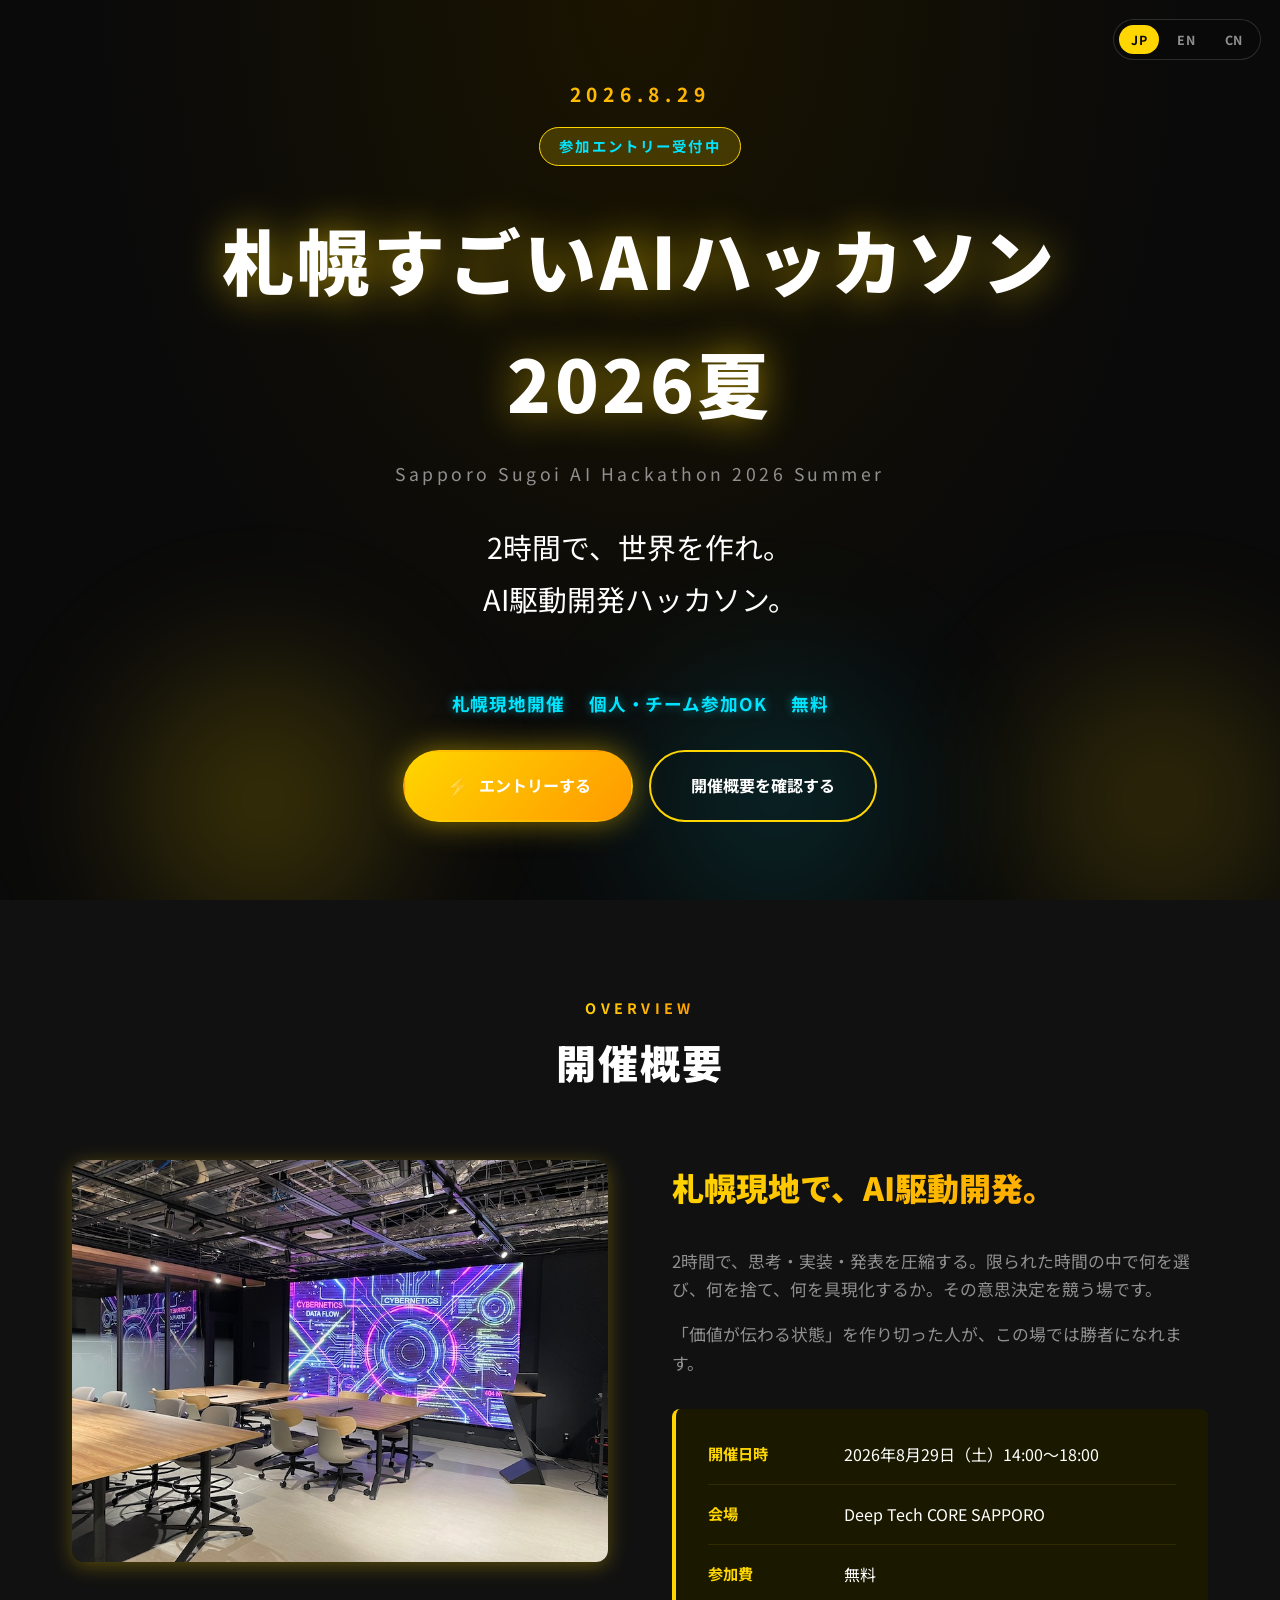
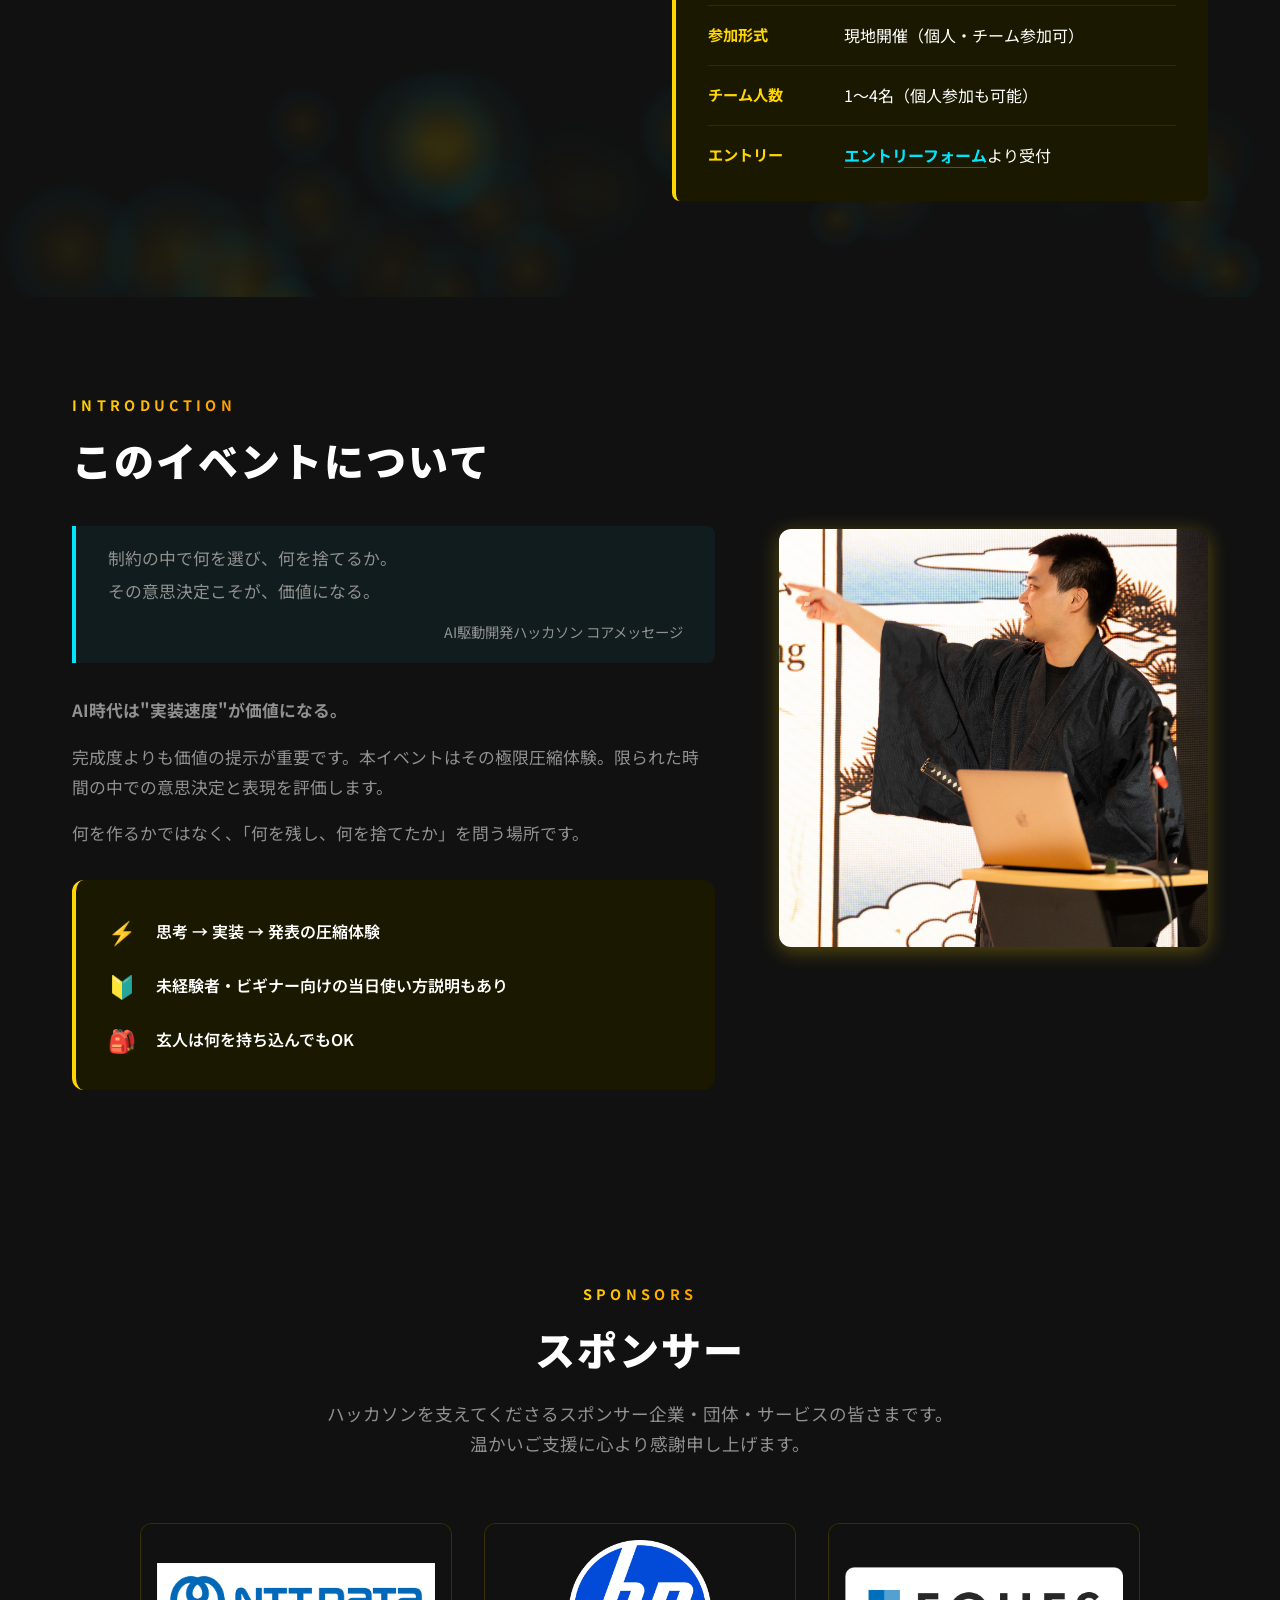
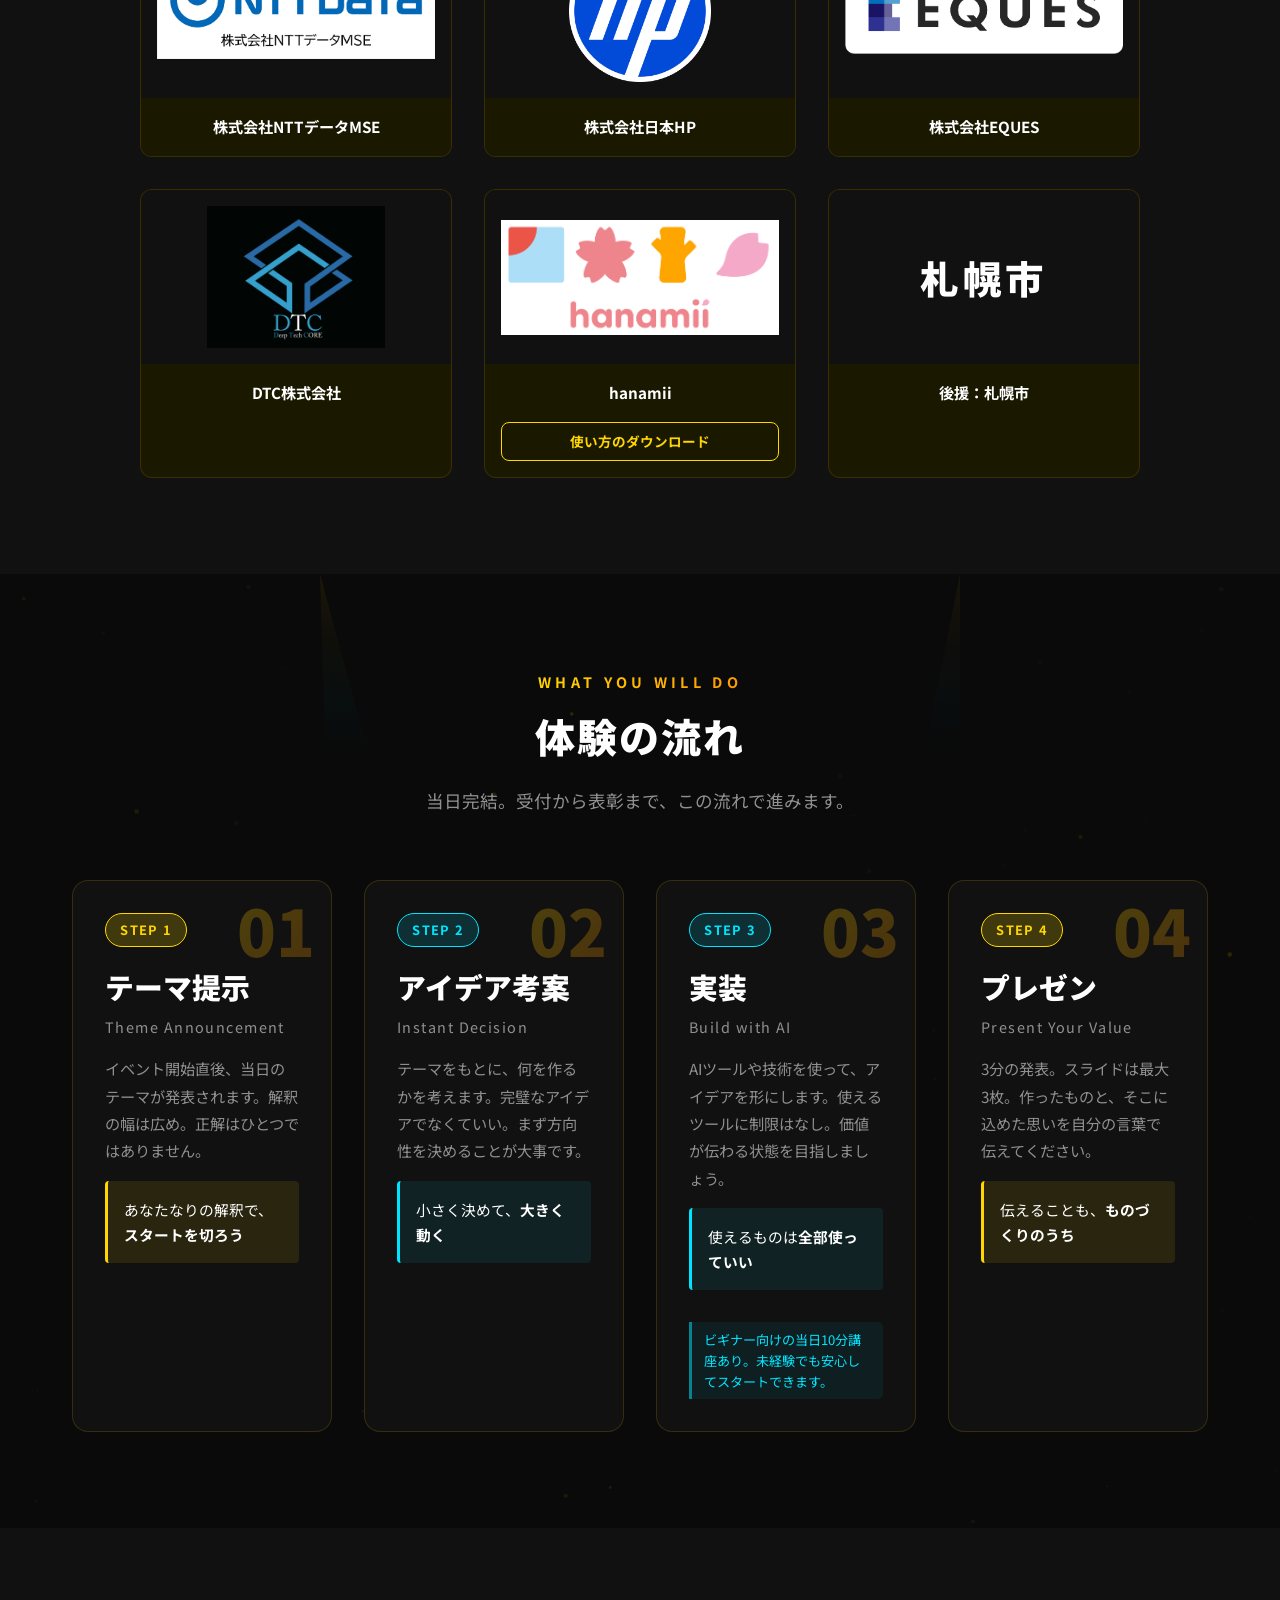
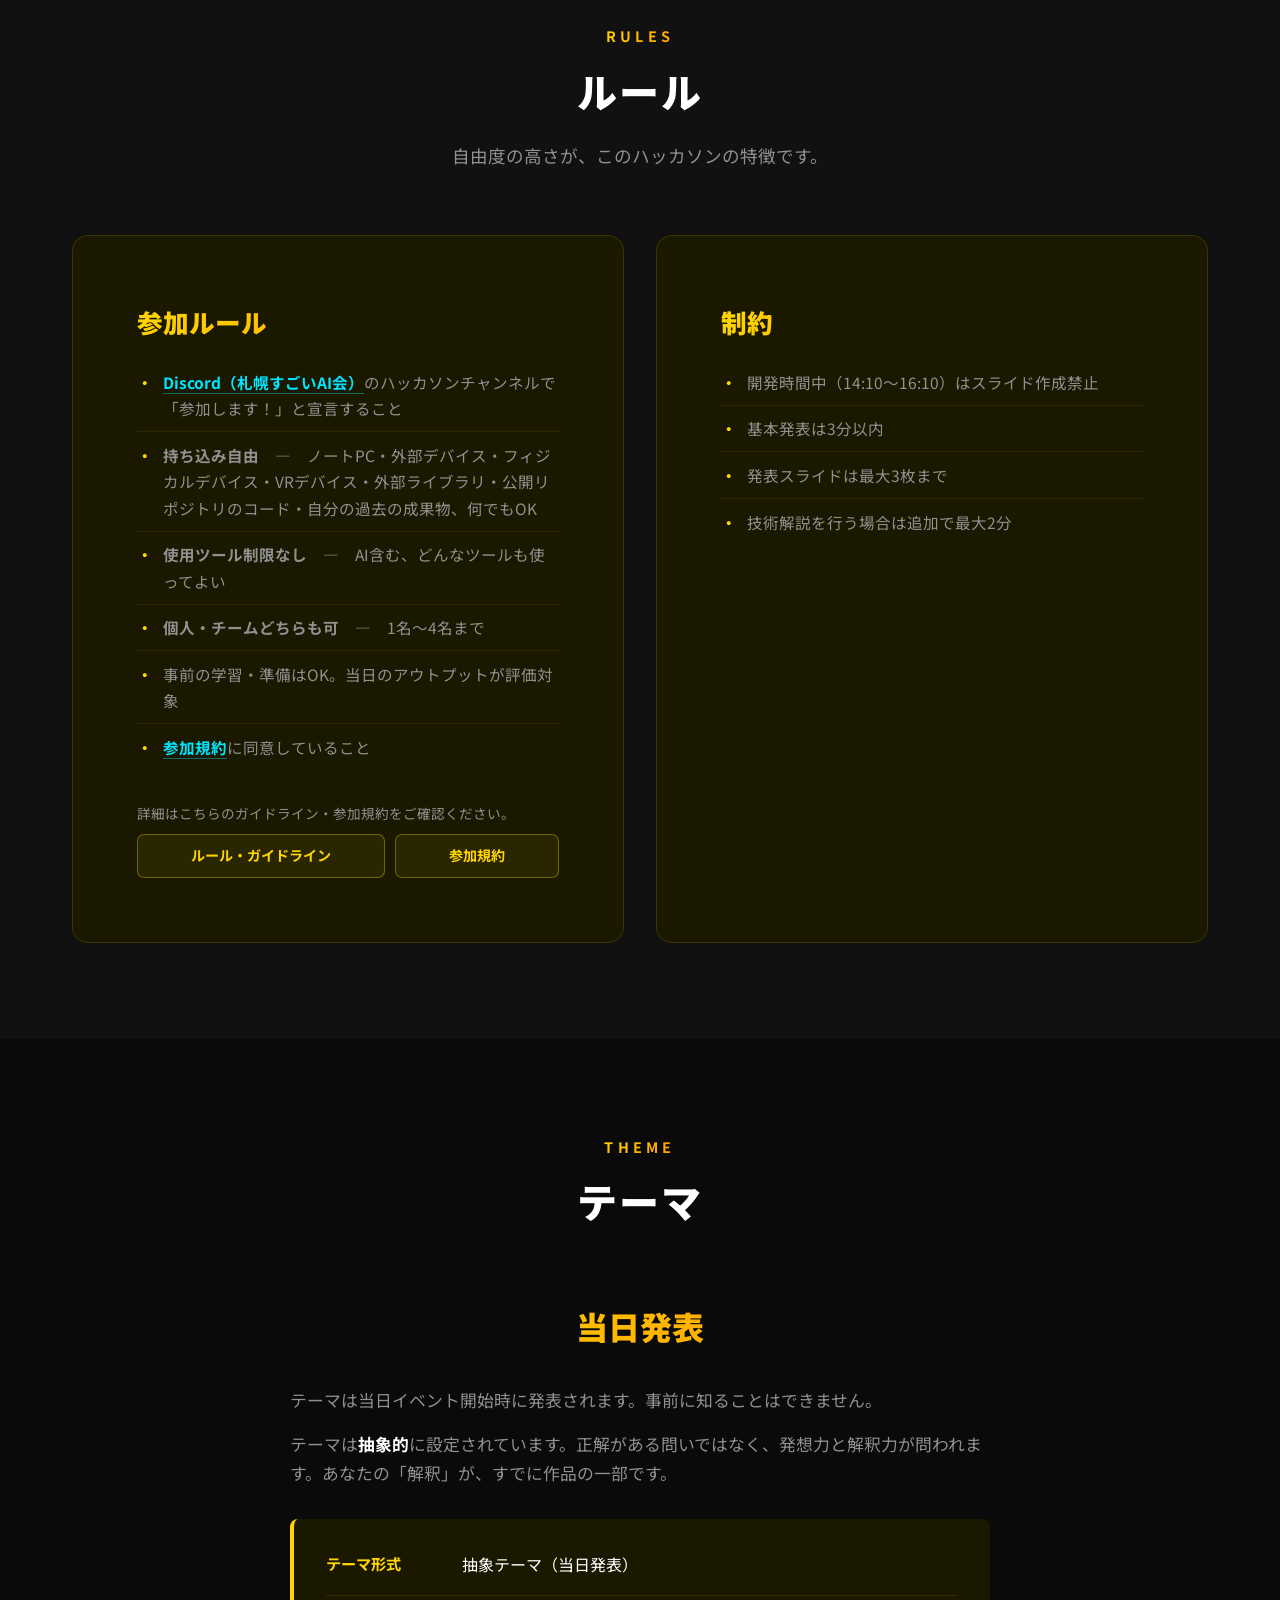
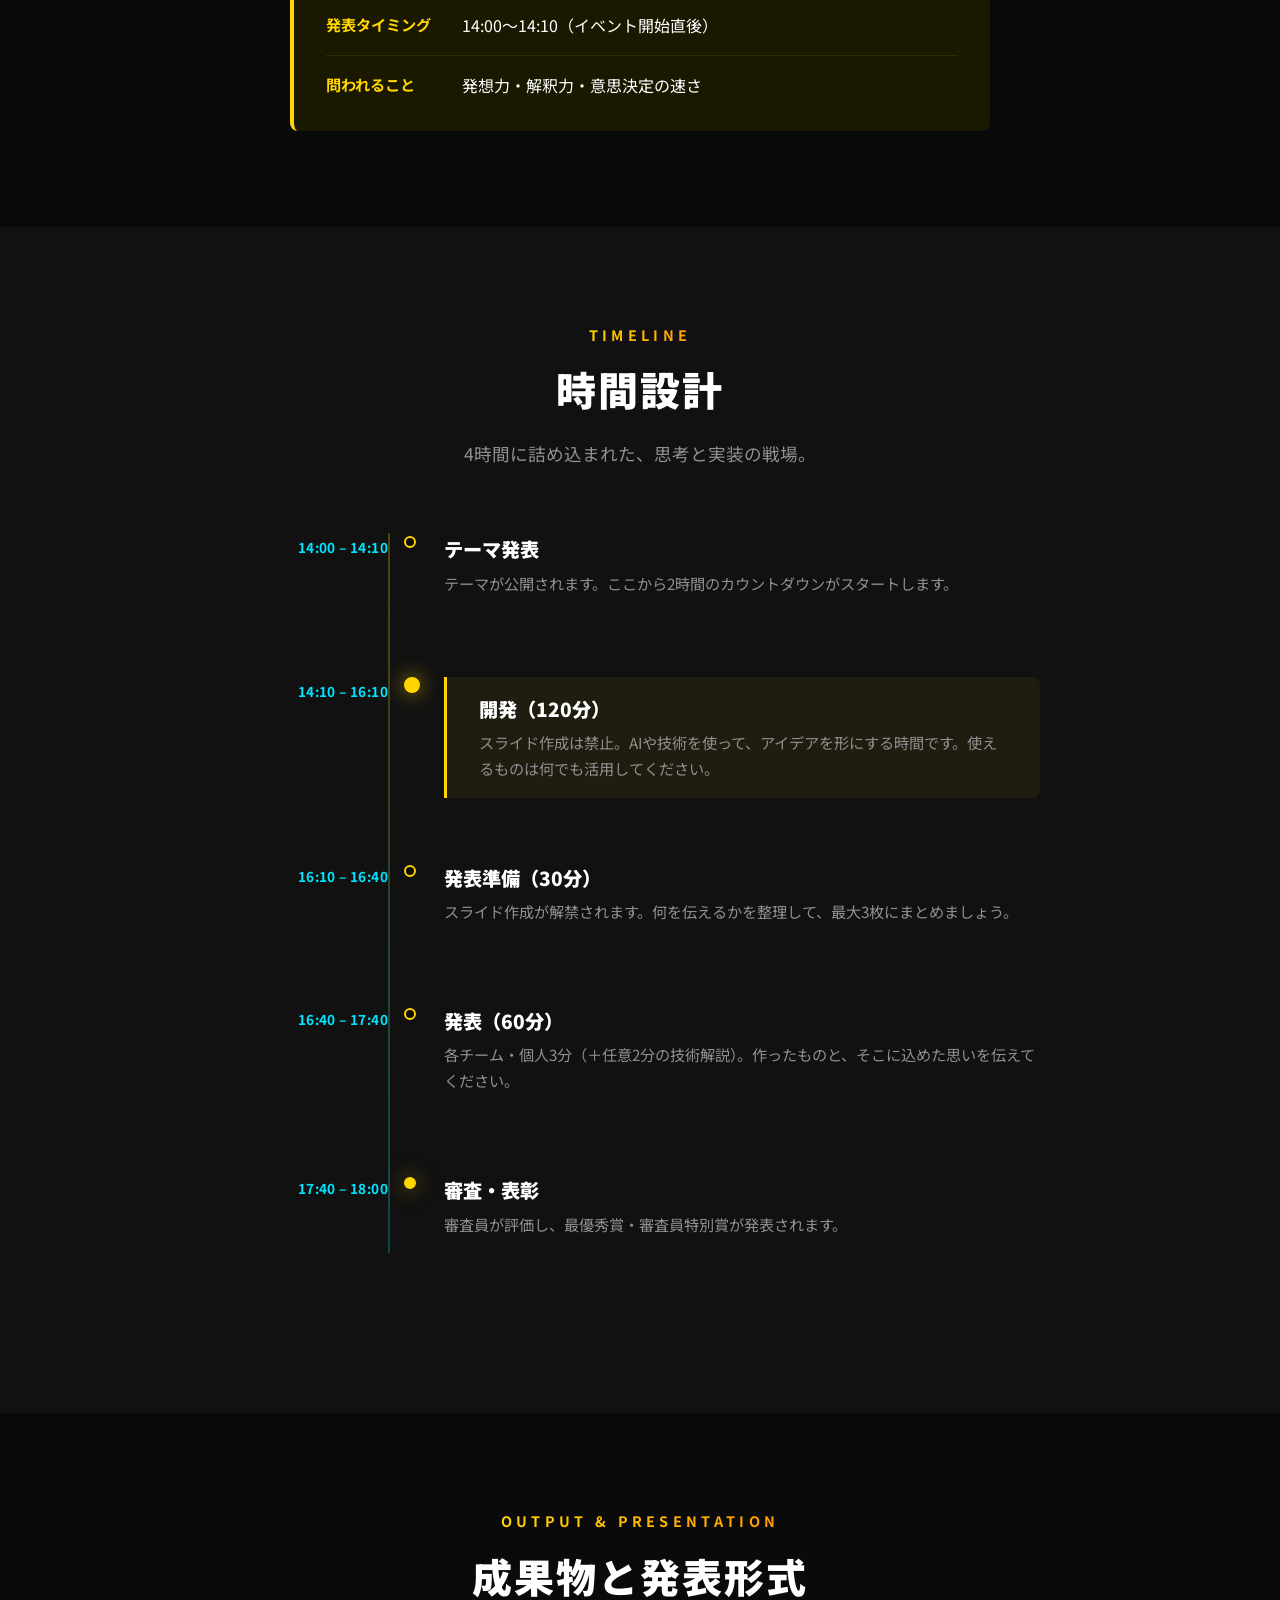
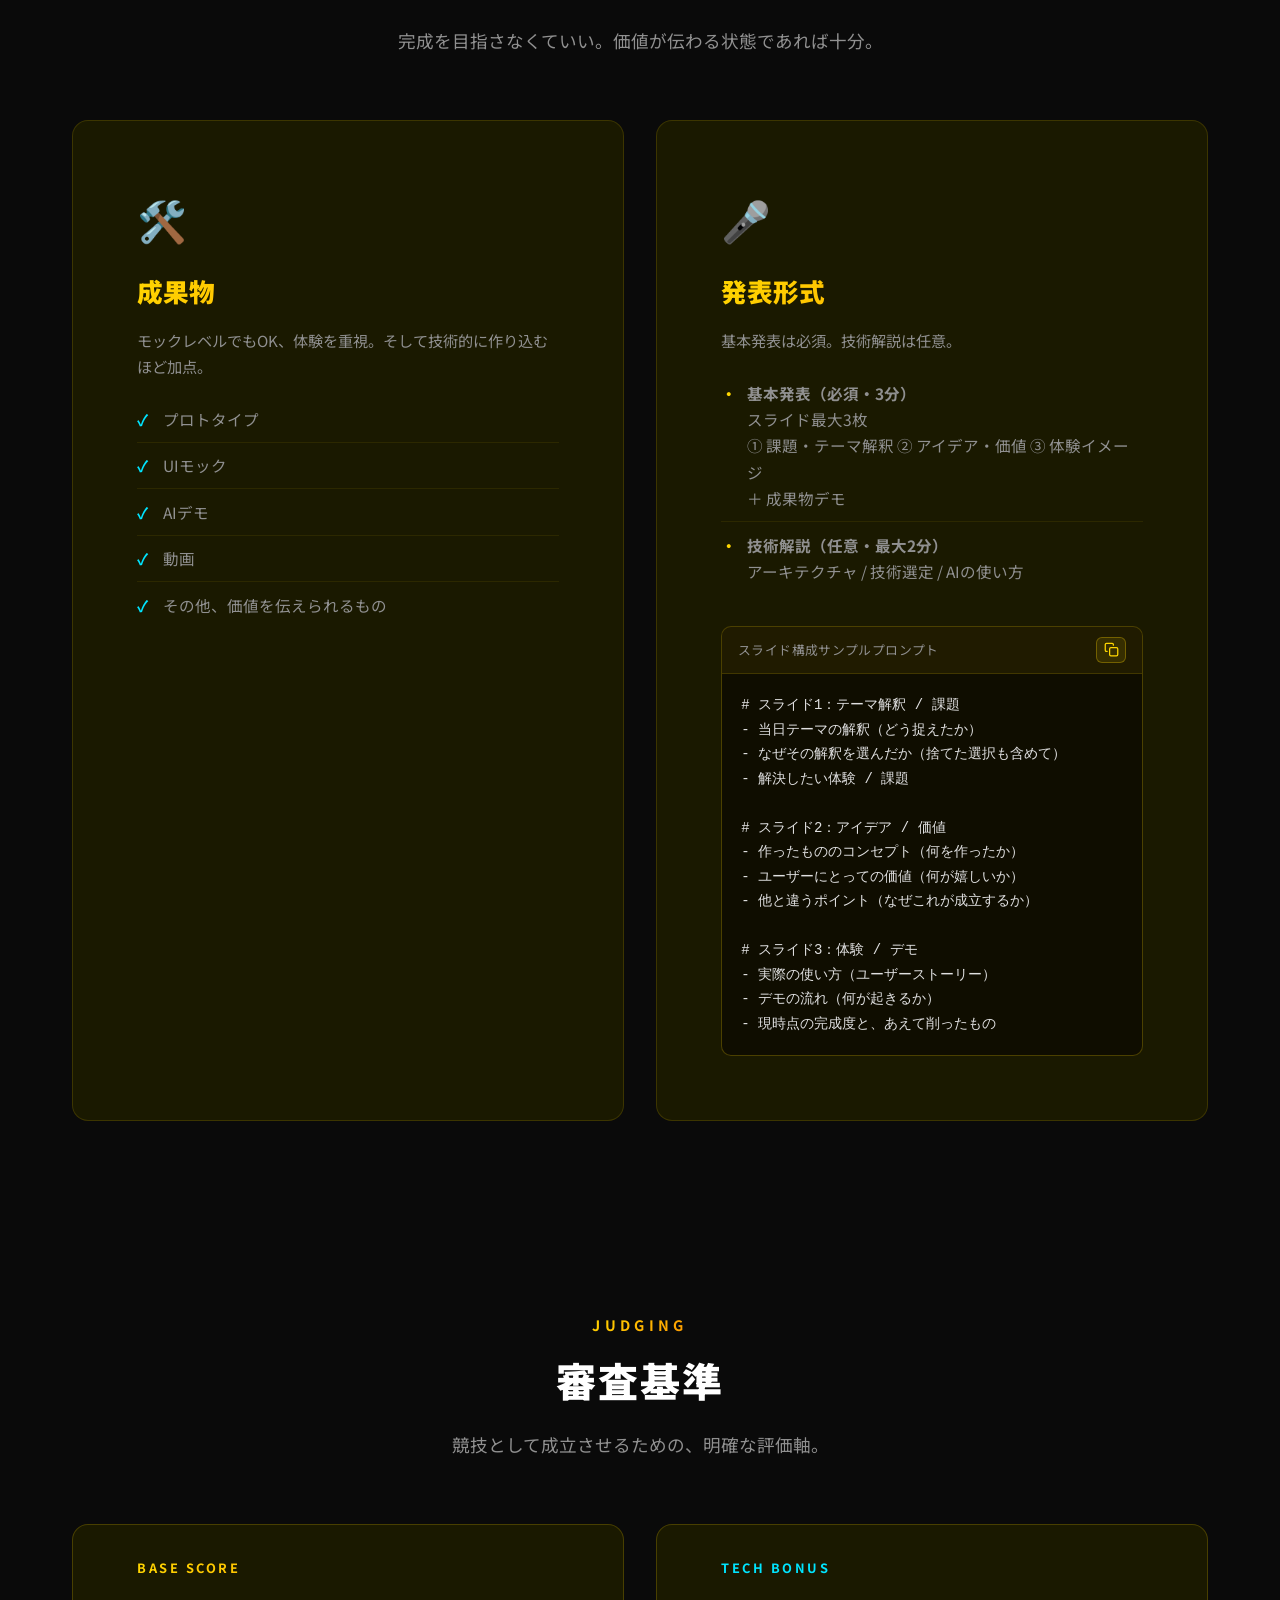
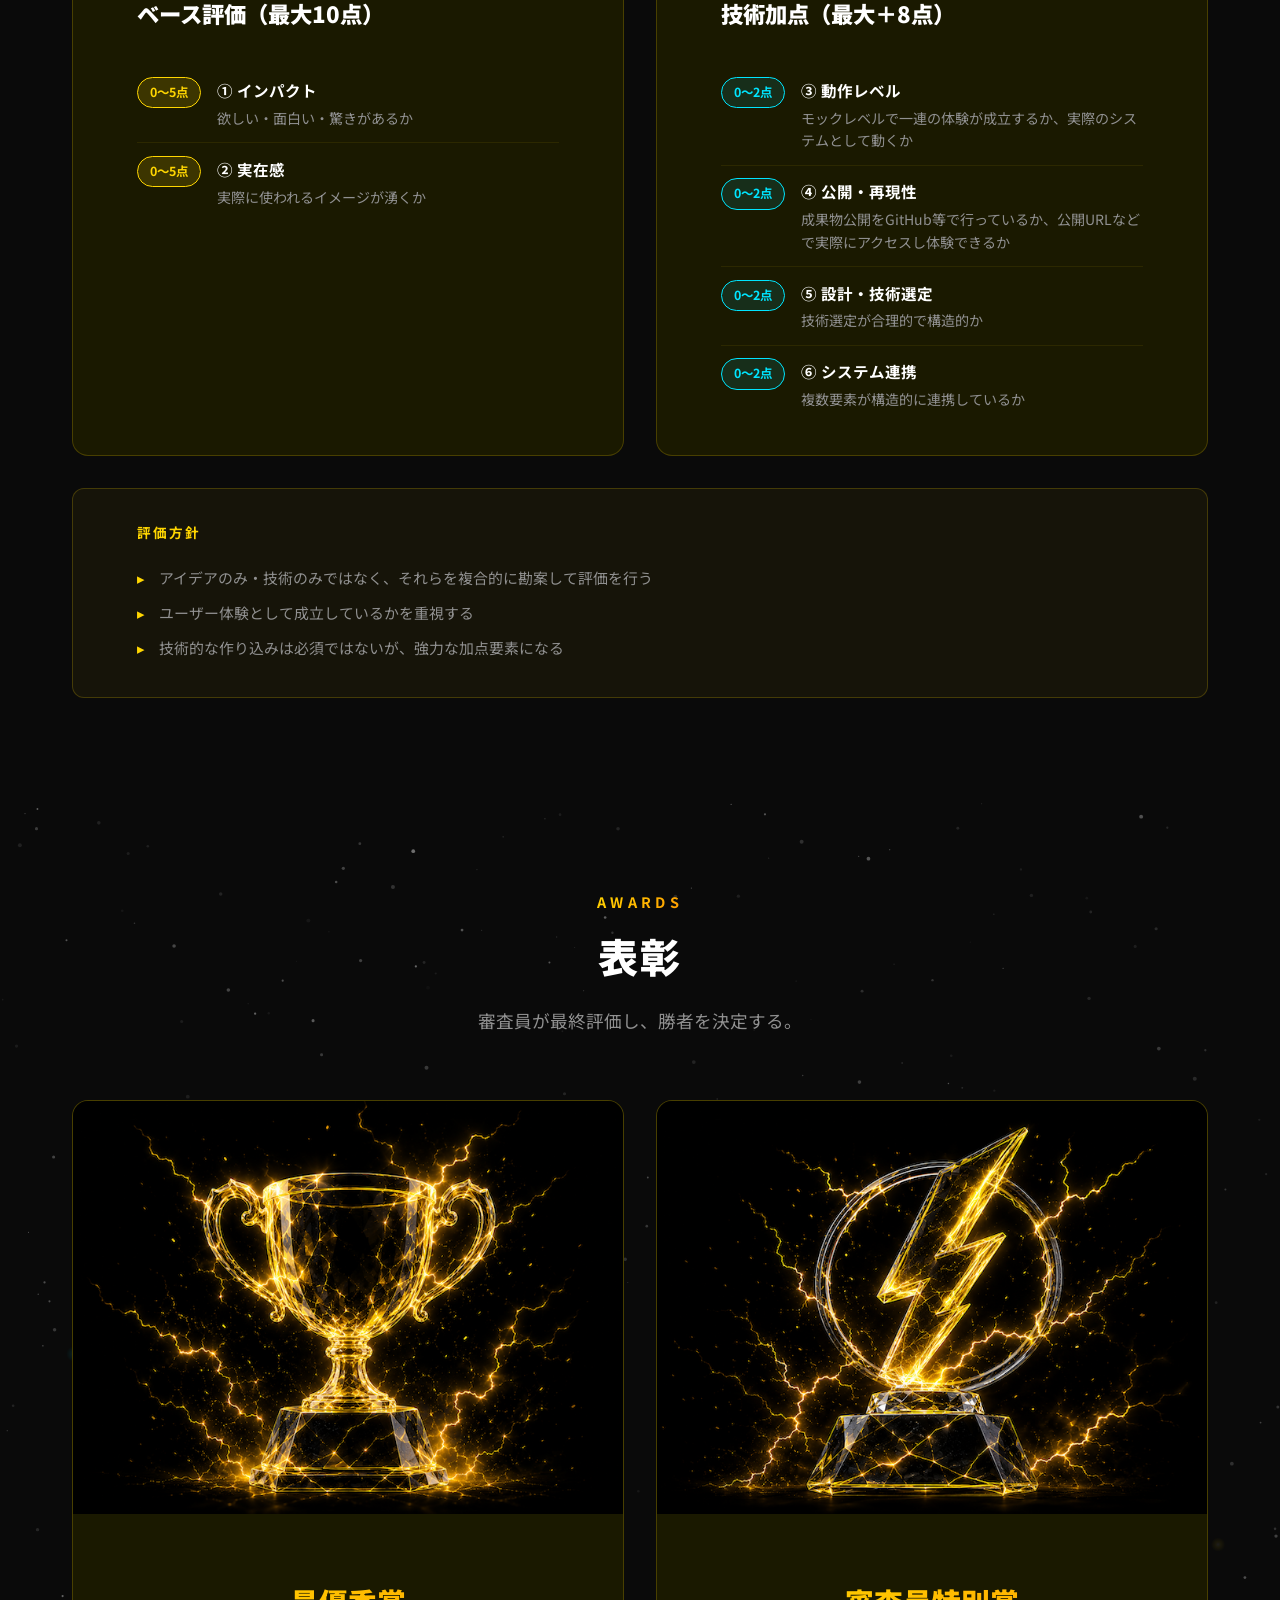
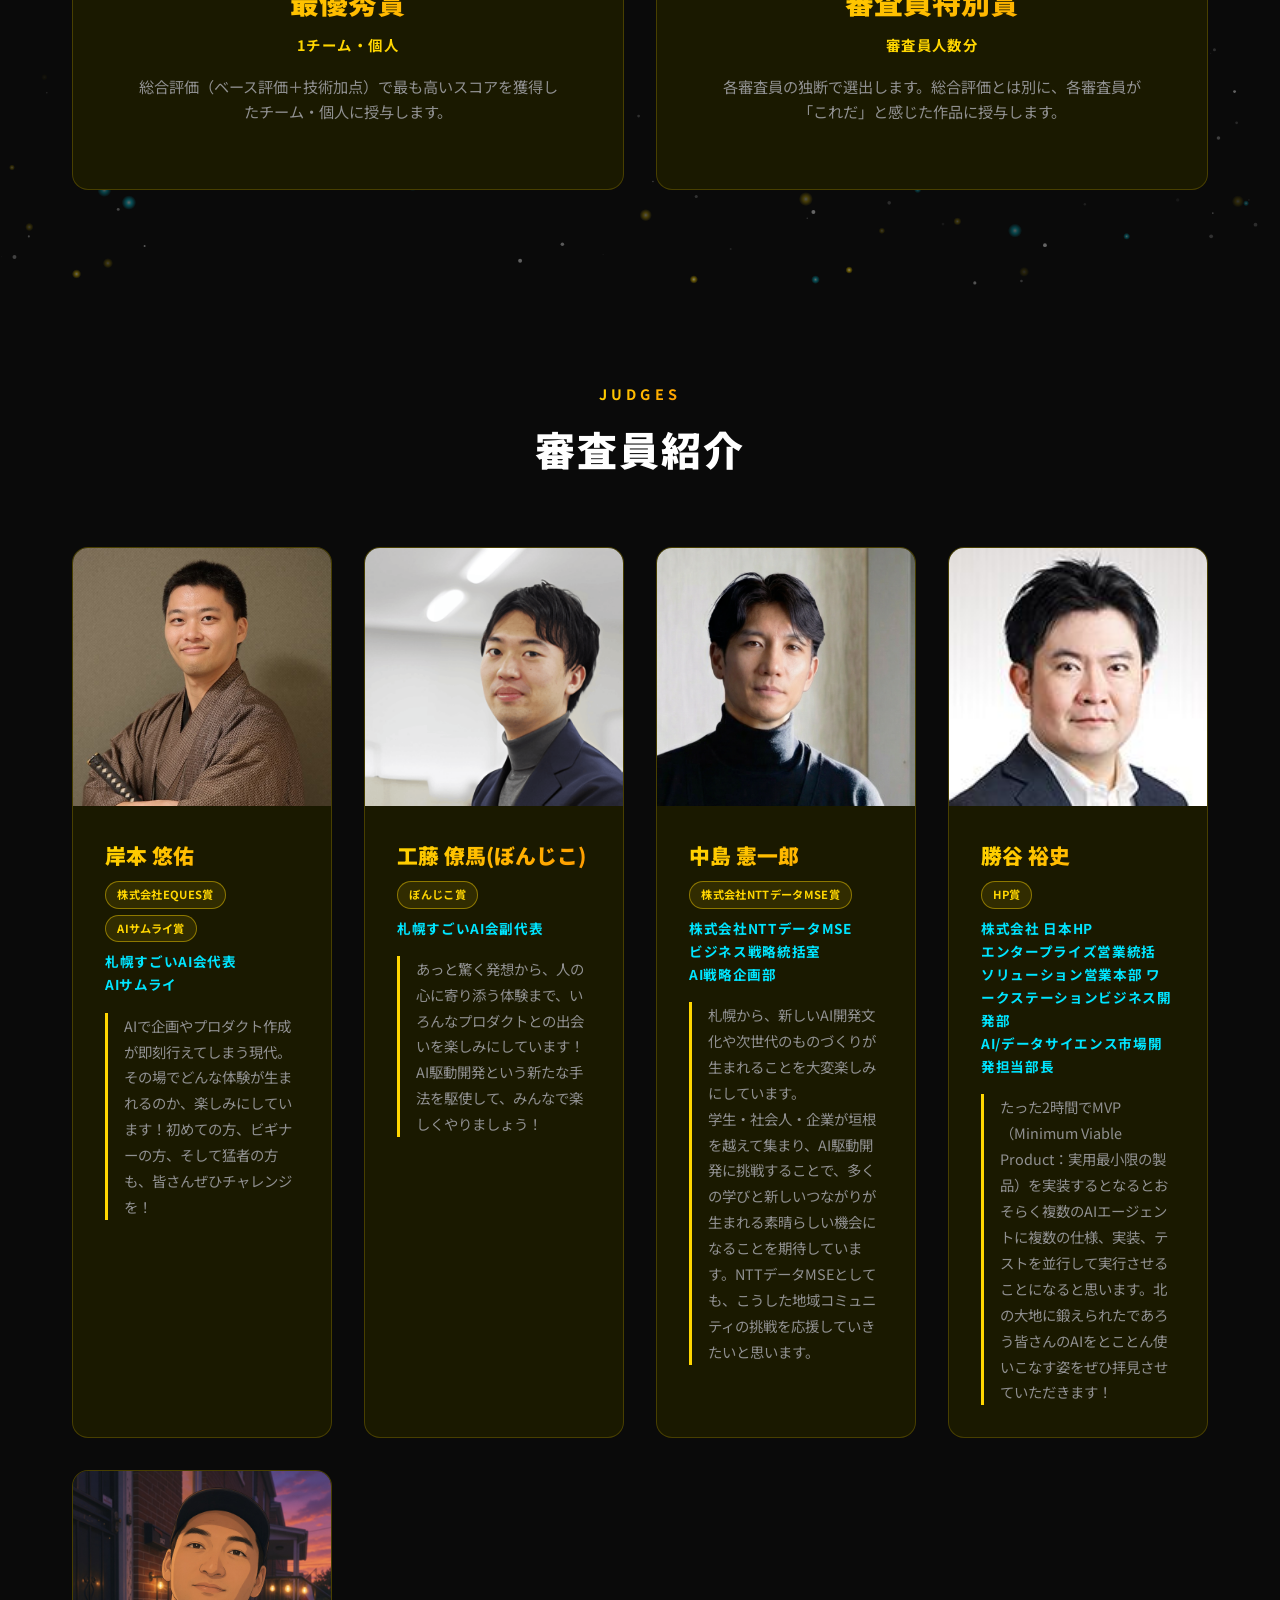
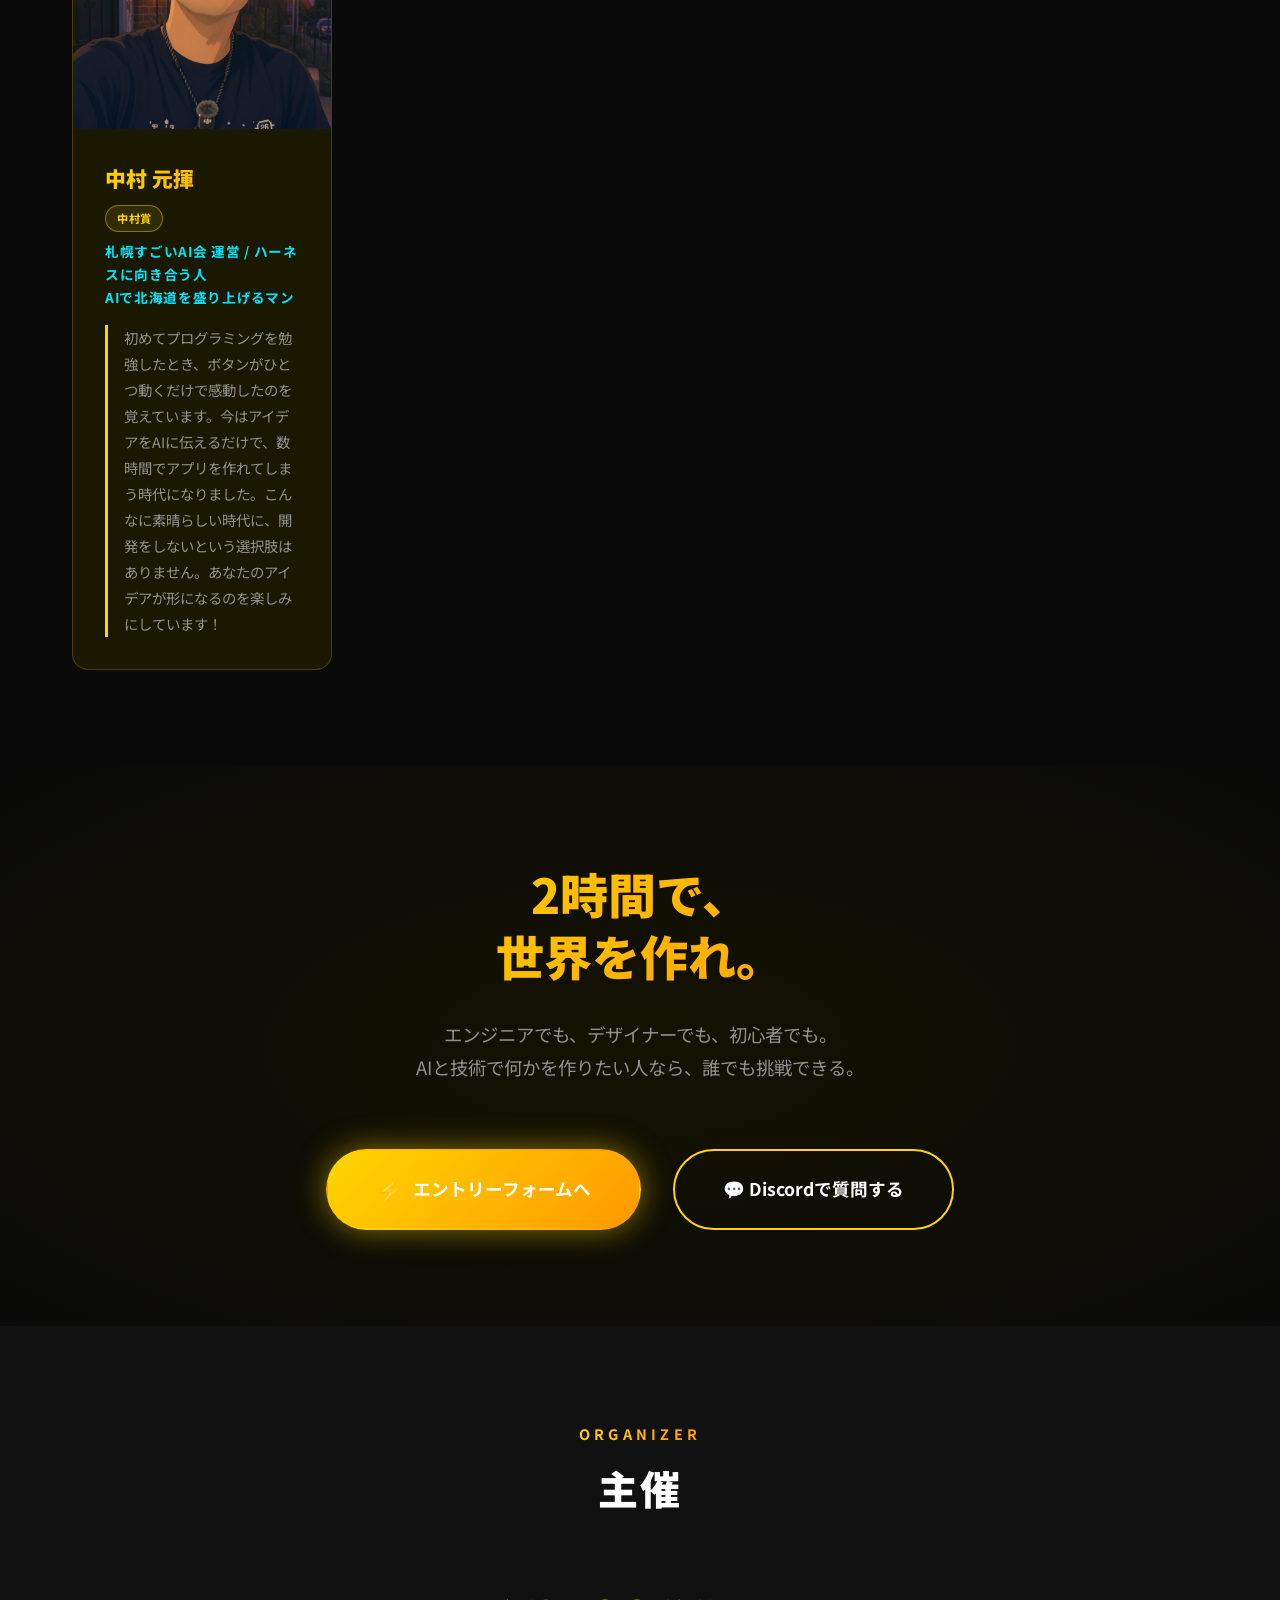
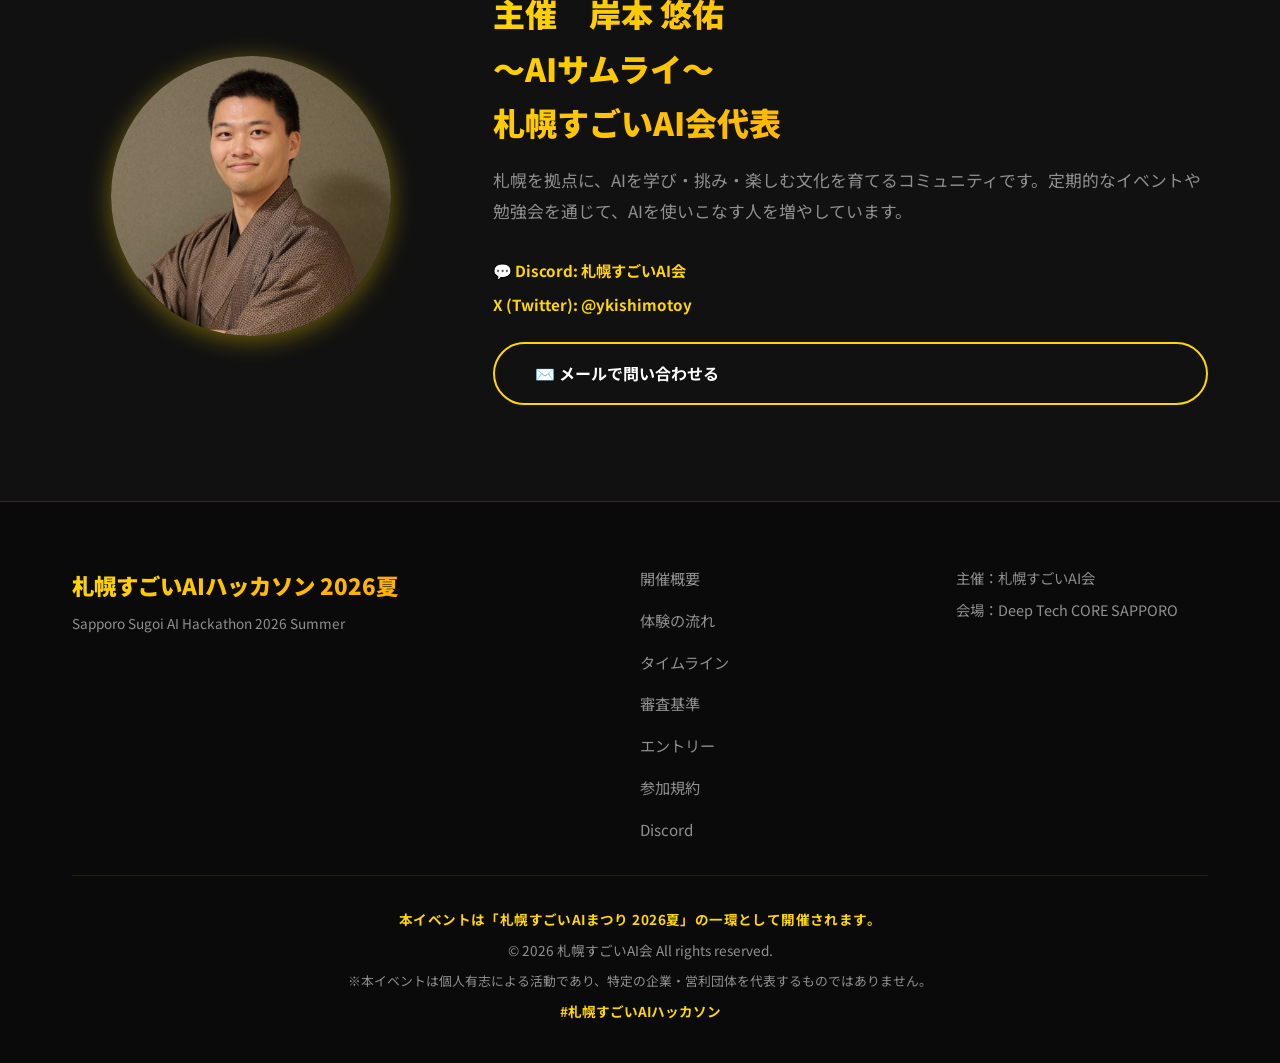
==== commit 80c3c8fb: "add button hanamii" ====
--- a/index.html
+++ b/index.html
@@ -221,6 +221,9 @@
                         <img src="images/hanamii.png" alt="hanamii">
                     </div>
                     <div class="partner-name">hanamii</div>
+                    <span class="partner-doc-btn" role="button" tabindex="0"
+                          onclick="event.preventDefault(); event.stopPropagation(); window.open('images/hanamii.pdf', '_blank', 'noopener');"
+                          onkeydown="if (event.key === 'Enter' || event.key === ' ') { event.preventDefault(); event.stopPropagation(); window.open('images/hanamii.pdf', '_blank', 'noopener'); }">使い方のダウンロード</span>
                 </a>
 
                 <div class="partner-card">
--- a/style.css
+++ b/style.css
@@ -2135,6 +2135,25 @@
     text-align: center;
 }
 
+.partner-doc-btn {
+    display: block;
+    margin: 0 var(--spacing-sm) var(--spacing-sm);
+    padding: 0.5em 1em;
+    font-size: 0.85rem;
+    font-weight: 700;
+    text-align: center;
+    color: var(--film-yellow, #FFD600);
+    border: 1px solid var(--film-yellow, #FFD600);
+    border-radius: 8px;
+    cursor: pointer;
+    transition: all 0.3s ease;
+}
+
+.partner-doc-btn:hover {
+    background: var(--film-yellow, #FFD600);
+    color: var(--dark-surface, #111);
+}
+
 @media (max-width: 768px) {
     .partners-grid {
         grid-template-columns: repeat(2, 1fr);
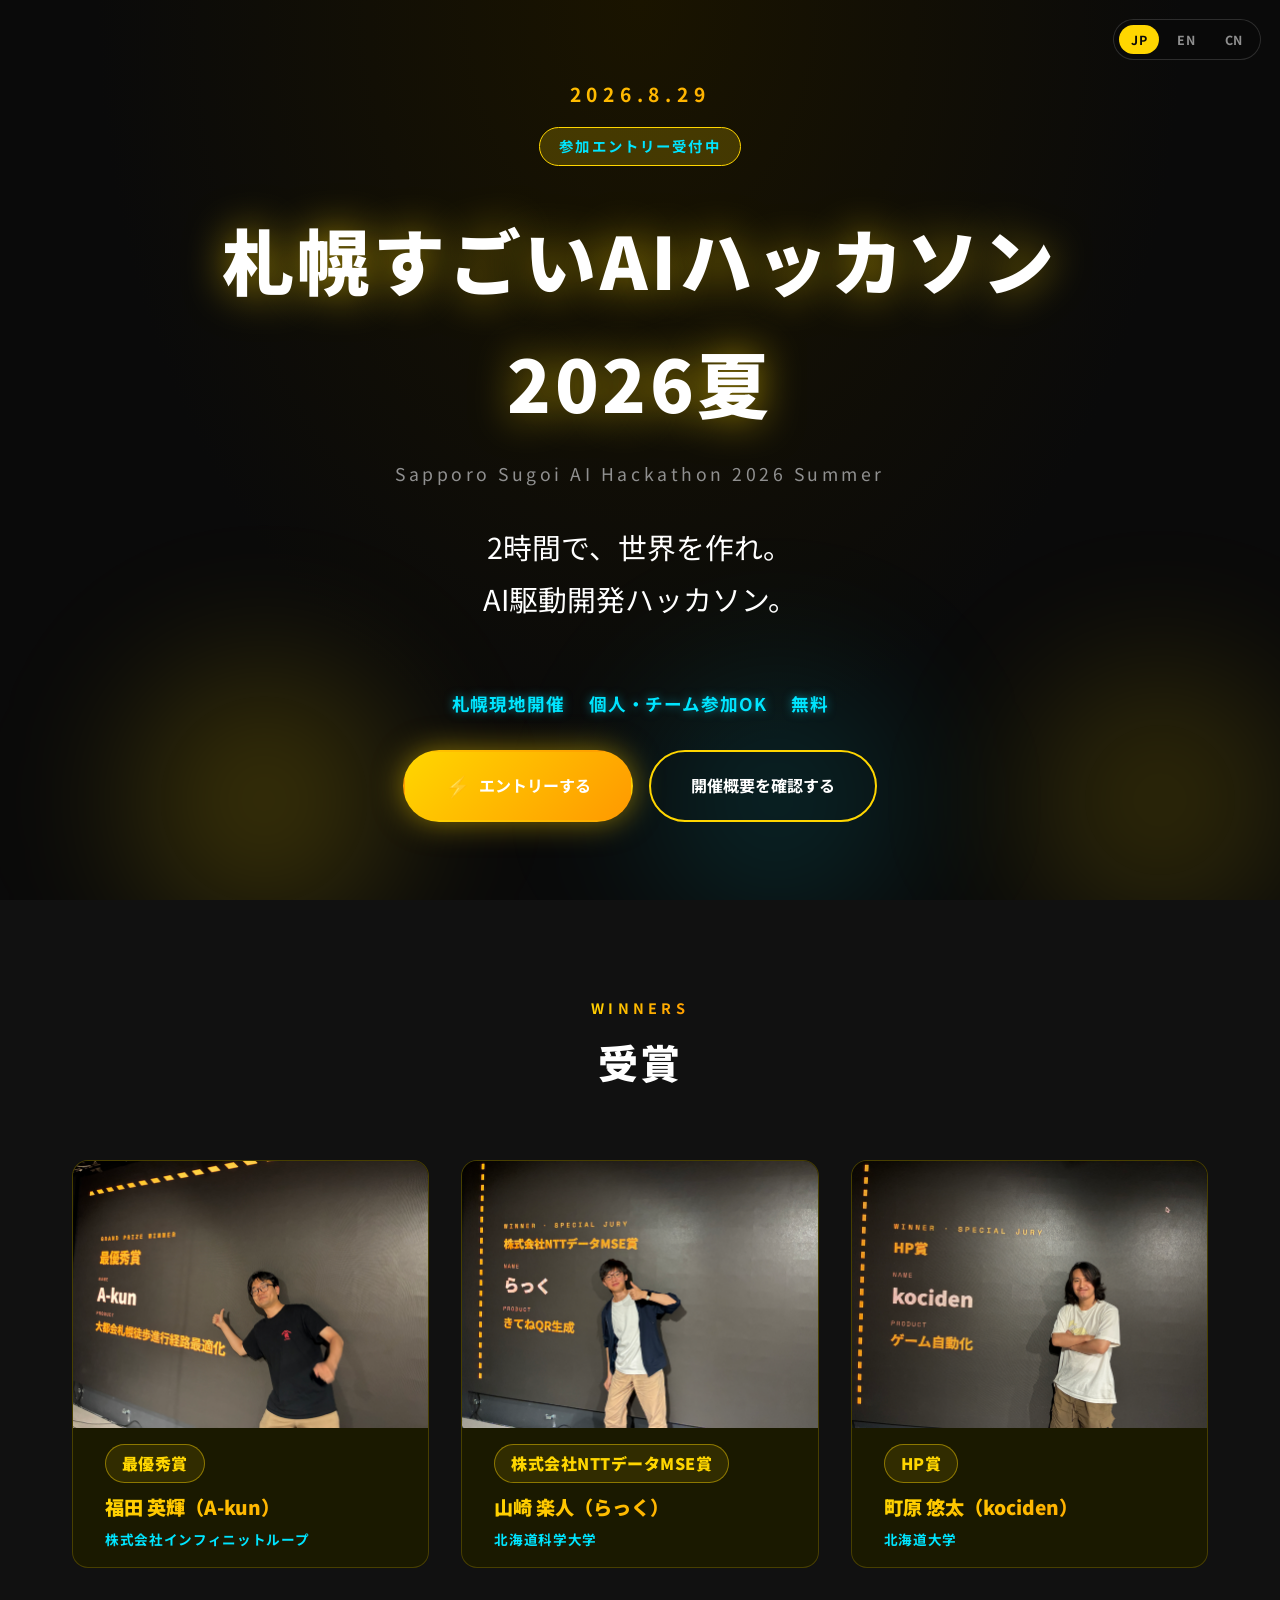
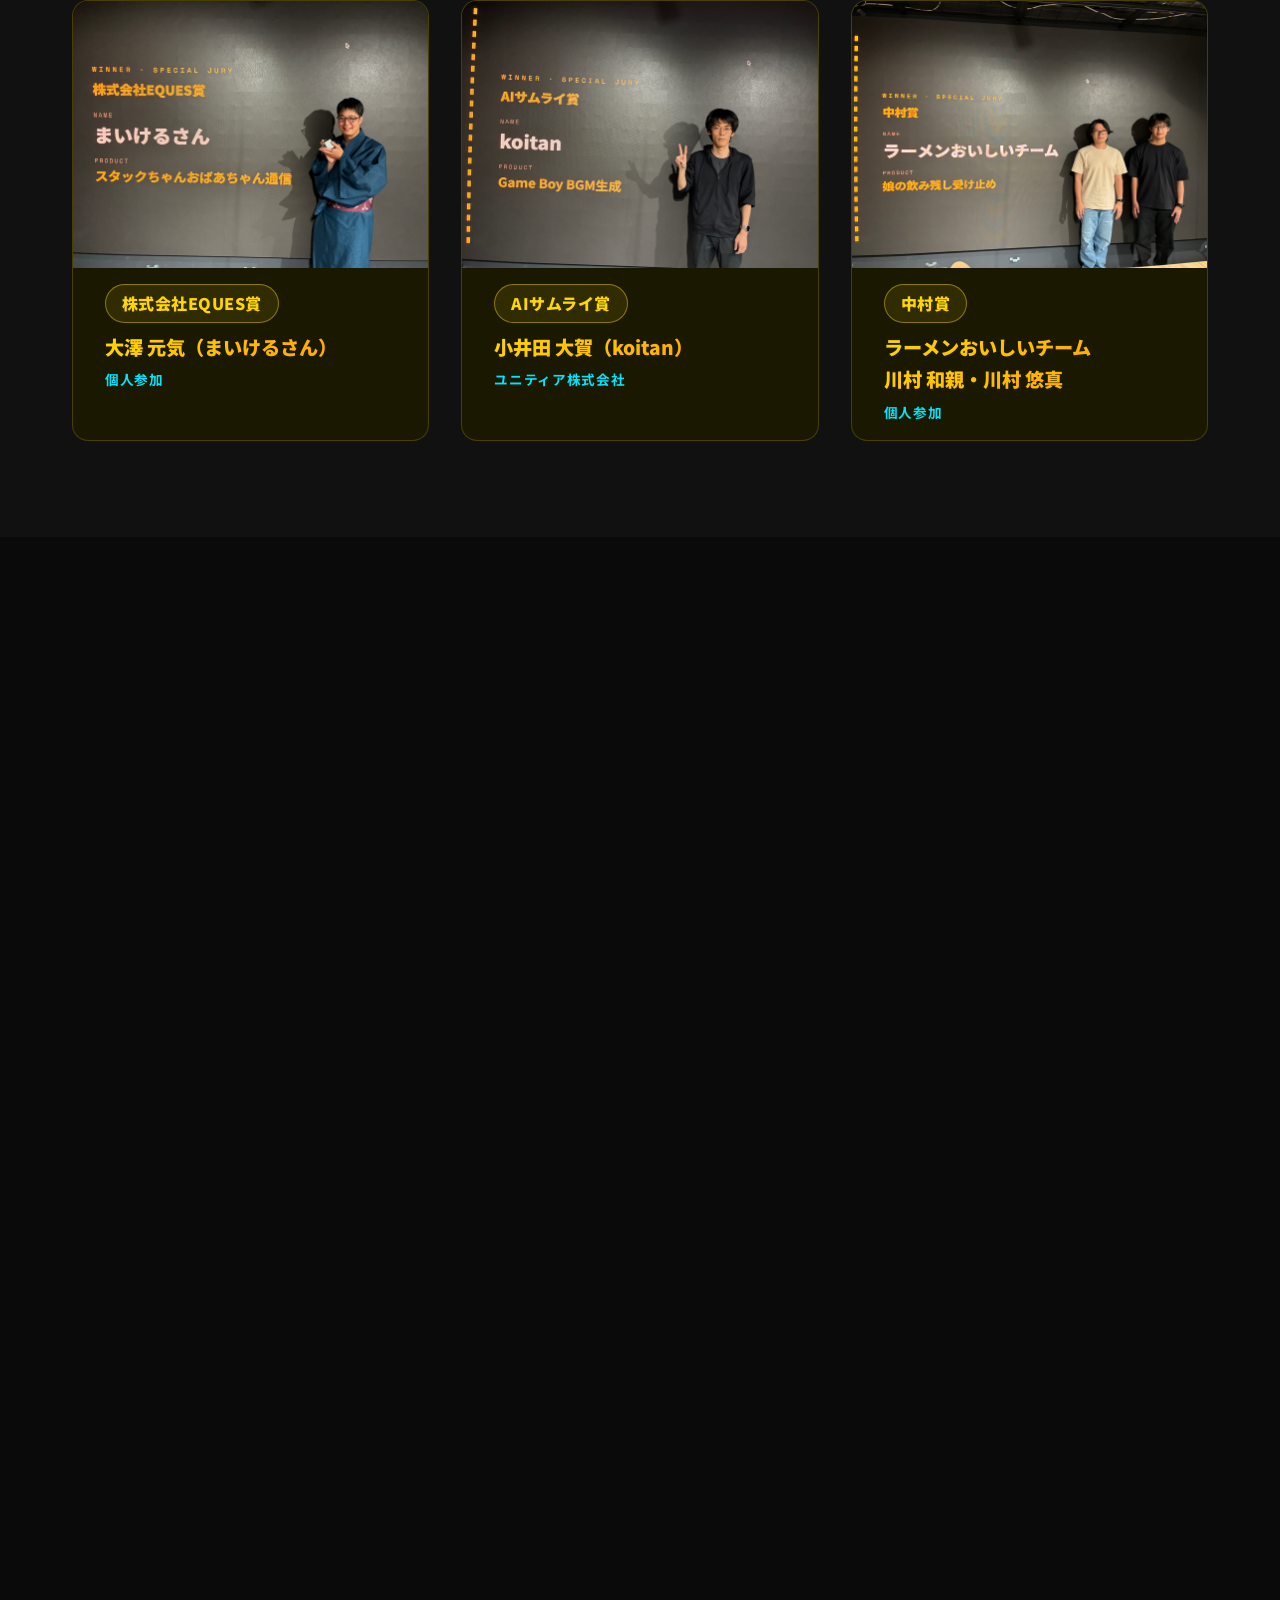
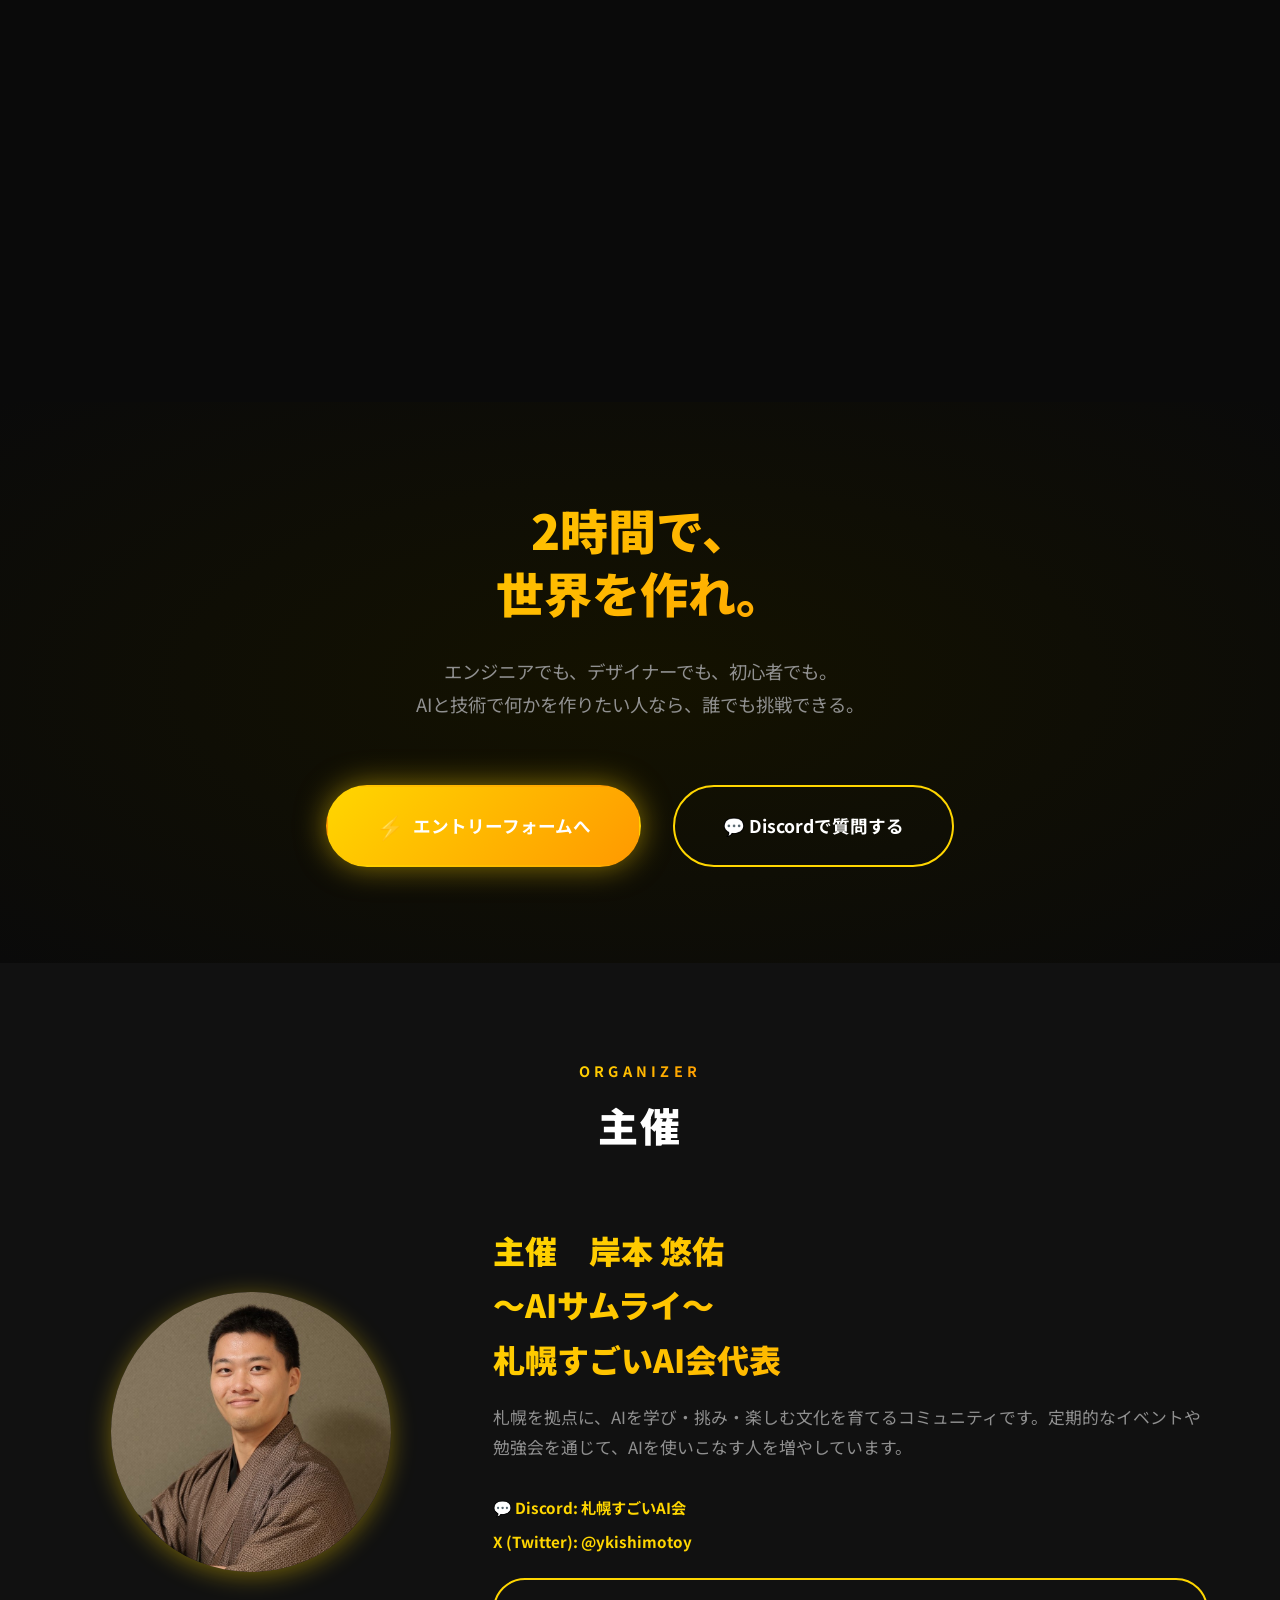
==== commit 075eee67: "add winner" ====
--- a/index.html
+++ b/index.html
@@ -68,6 +68,87 @@
         </div>
     </section>
 
+    <!-- ─── WINNERS ─── -->
+    <section id="winners" class="section winners">
+        <div class="container">
+            <div class="section-header">
+                <h2 class="section-title">
+                    <span class="title-en">WINNERS</span>
+                    <span class="title-ja" data-i18n="sec.winners">受賞</span>
+                </h2>
+            </div>
+            <div class="winners-grid">
+
+                <div class="winner-card">
+                    <div class="winner-image-wrap">
+                        <img src="images/prize1.JPG" alt="福田英輝（A-kun）" class="winner-image">
+                    </div>
+                    <div class="winner-info">
+                        <p class="winner-award">最優秀賞</p>
+                        <h3 class="winner-name">福田 英輝（A-kun）</h3>
+                        <p class="winner-affiliation">株式会社インフィニットループ</p>
+                    </div>
+                </div>
+
+                <div class="winner-card">
+                    <div class="winner-image-wrap">
+                        <img src="images/prize2.JPG" alt="山崎楽人（らっく）" class="winner-image">
+                    </div>
+                    <div class="winner-info">
+                        <p class="winner-award">株式会社NTTデータMSE賞</p>
+                        <h3 class="winner-name">山崎 楽人（らっく）</h3>
+                        <p class="winner-affiliation">北海道科学大学</p>
+                    </div>
+                </div>
+
+                <div class="winner-card">
+                    <div class="winner-image-wrap">
+                        <img src="images/prize3.JPG" alt="町原悠太（kociden）" class="winner-image">
+                    </div>
+                    <div class="winner-info">
+                        <p class="winner-award">HP賞</p>
+                        <h3 class="winner-name">町原 悠太（kociden）</h3>
+                        <p class="winner-affiliation">北海道大学</p>
+                    </div>
+                </div>
+
+                <div class="winner-card">
+                    <div class="winner-image-wrap">
+                        <img src="images/prize4.JPG" alt="大澤元気（まいけるさん）" class="winner-image">
+                    </div>
+                    <div class="winner-info">
+                        <p class="winner-award">株式会社EQUES賞</p>
+                        <h3 class="winner-name">大澤 元気（まいけるさん）</h3>
+                        <p class="winner-affiliation">個人参加</p>
+                    </div>
+                </div>
+
+                <div class="winner-card">
+                    <div class="winner-image-wrap">
+                        <img src="images/prize5.JPG" alt="小井田大賀（koitan）" class="winner-image">
+                    </div>
+                    <div class="winner-info">
+                        <p class="winner-award">AIサムライ賞</p>
+                        <h3 class="winner-name">小井田 大賀（koitan）</h3>
+                        <p class="winner-affiliation">ユニティア株式会社</p>
+                    </div>
+                </div>
+
+                <div class="winner-card">
+                    <div class="winner-image-wrap">
+                        <img src="images/prize6.JPG" alt="ラーメンおいしいチーム" class="winner-image">
+                    </div>
+                    <div class="winner-info">
+                        <p class="winner-award">中村賞</p>
+                        <h3 class="winner-name">ラーメンおいしいチーム<br>川村 和親・川村 悠真</h3>
+                        <p class="winner-affiliation">個人参加</p>
+                    </div>
+                </div>
+
+            </div>
+        </div>
+    </section>
+
     <!-- ─── OVERVIEW ─── -->
     <section id="overview" class="section overview">
         <canvas id="filmGrainCanvas" class="film-grain-canvas"></canvas>
--- a/style.css
+++ b/style.css
@@ -1155,6 +1155,118 @@
     font-style: italic;
 }
 
+/* ─── Winners Section ─── */
+.winners {
+    background: var(--dark-surface);
+}
+
+.winners-grid {
+    display: grid;
+    grid-template-columns: repeat(3, 1fr);
+    gap: var(--spacing-md);
+    margin-top: var(--spacing-lg);
+}
+
+.winner-card {
+    background: var(--dark-elevated);
+    border-radius: 16px;
+    overflow: hidden;
+    border: 1px solid rgba(255, 214, 0, 0.2);
+    transition: all 0.3s ease;
+    display: flex;
+    flex-direction: column;
+}
+
+.winner-card:hover {
+    transform: translateY(-6px);
+    border-color: var(--film-purple);
+    box-shadow: 0 10px 40px rgba(255, 214, 0, 0.25);
+}
+
+.winner-image-wrap {
+    width: 100%;
+    aspect-ratio: 4 / 3;
+    overflow: hidden;
+}
+
+.winner-image {
+    width: 100%;
+    height: 100%;
+    object-fit: cover;
+    display: block;
+    transition: transform 0.4s ease;
+}
+
+.winner-card:hover .winner-image {
+    transform: scale(1.05);
+}
+
+.winner-image-placeholder {
+    width: 100%;
+    height: 100%;
+    display: flex;
+    align-items: center;
+    justify-content: center;
+    background: var(--dark-surface);
+    border-bottom: 1px solid rgba(255, 214, 0, 0.15);
+}
+
+.winner-placeholder-text {
+    font-size: 1.6rem;
+    font-weight: 900;
+    color: var(--text-secondary);
+    opacity: 0.3;
+}
+
+.winner-info {
+    padding: var(--spacing-sm) var(--spacing-md);
+    display: flex;
+    flex-direction: column;
+    gap: 0.3rem;
+    flex: 1;
+}
+
+.winner-award {
+    align-self: flex-start;
+    font-size: 1rem;
+    font-weight: 900;
+    letter-spacing: 0.03em;
+    color: var(--hack-yellow);
+    background: rgba(255, 214, 0, 0.1);
+    border: 1px solid rgba(255, 214, 0, 0.45);
+    border-radius: 999px;
+    padding: 0.3rem 1rem;
+    margin-bottom: 0.2rem;
+}
+
+.winner-name {
+    font-size: 1.2rem;
+    font-weight: 900;
+    background: var(--accent-gradient);
+    -webkit-background-clip: text;
+    -webkit-text-fill-color: transparent;
+    background-clip: text;
+}
+
+.winner-affiliation {
+    font-size: 0.85rem;
+    color: var(--film-cyan);
+    font-weight: 700;
+    letter-spacing: 0.05em;
+}
+
+@media (max-width: 1024px) {
+    .winners-grid {
+        grid-template-columns: repeat(2, 1fr);
+    }
+}
+
+@media (max-width: 640px) {
+    .winners-grid {
+        grid-template-columns: 1fr;
+    }
+}
+
 /* ─── CTA Section ─── */
 .cta-section {
     background: radial-gradient(ellipse at center, #141200 0%, var(--dark-bg) 100%);
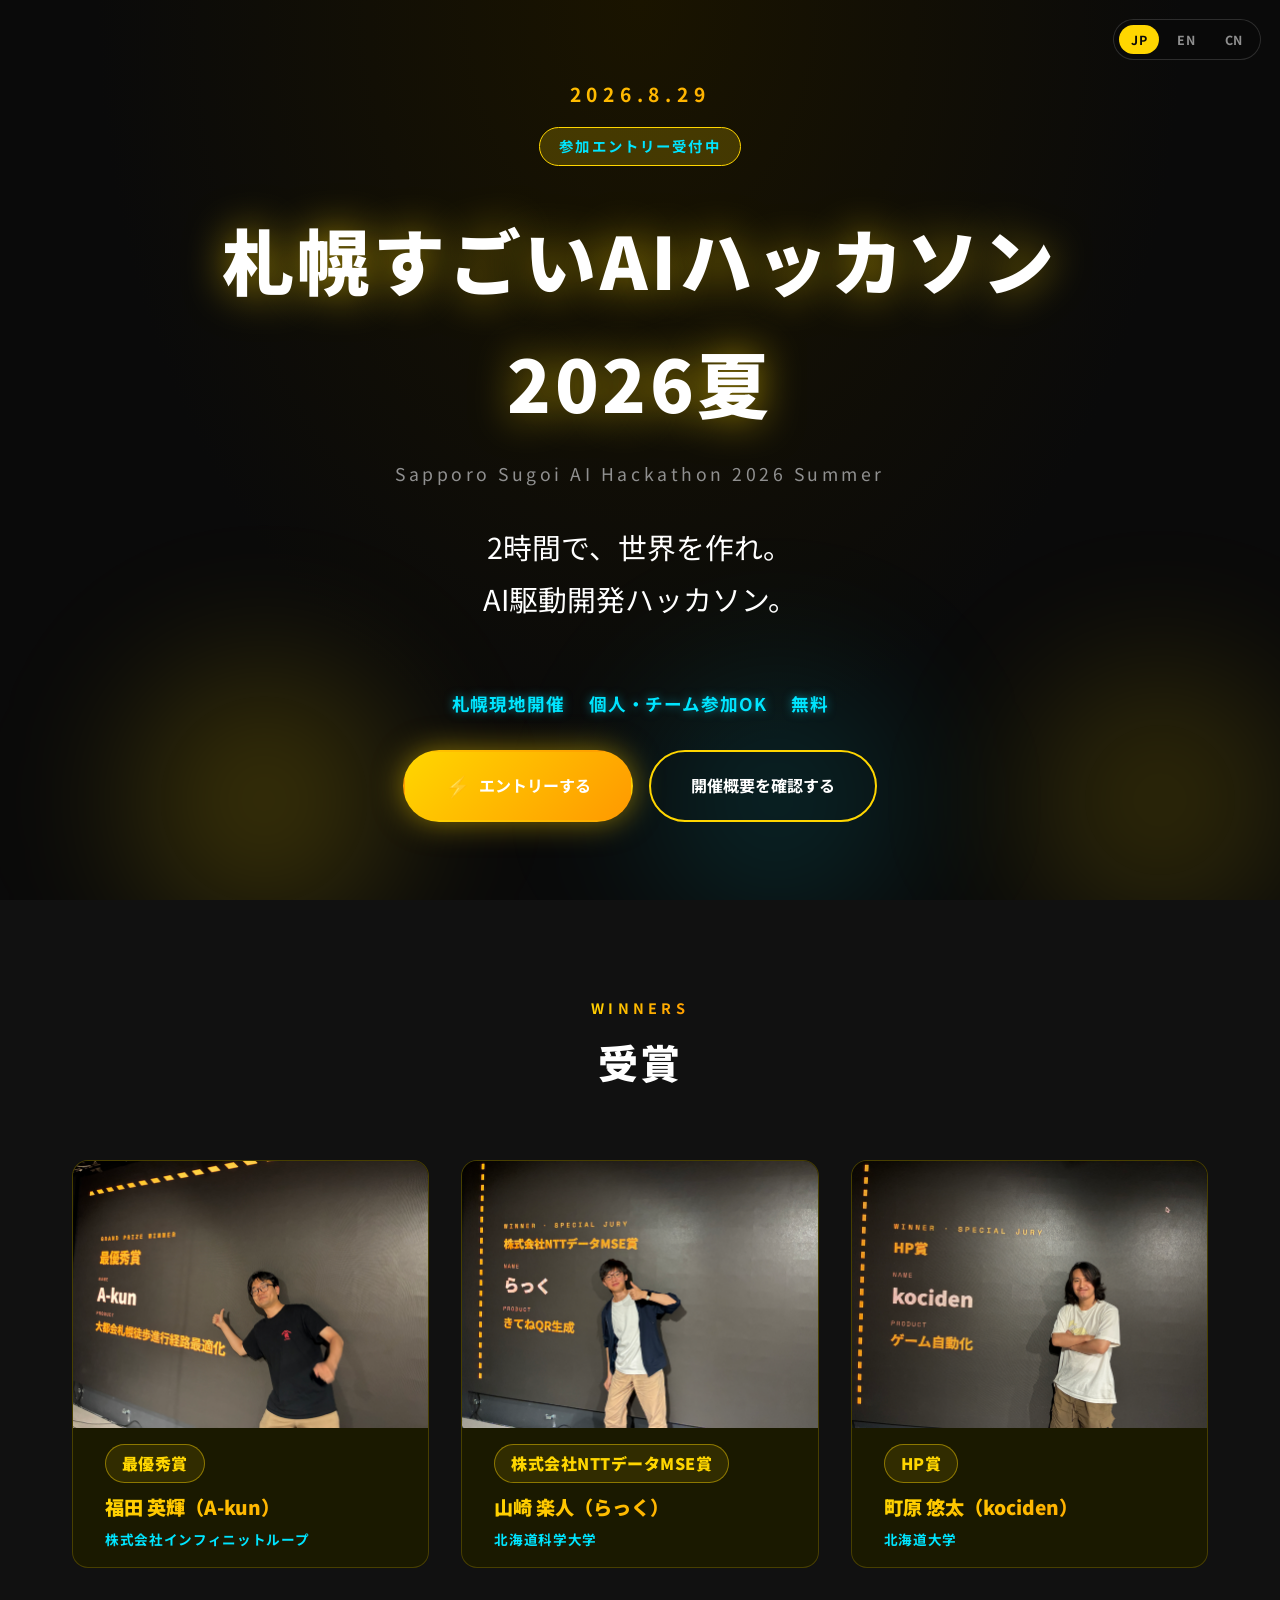
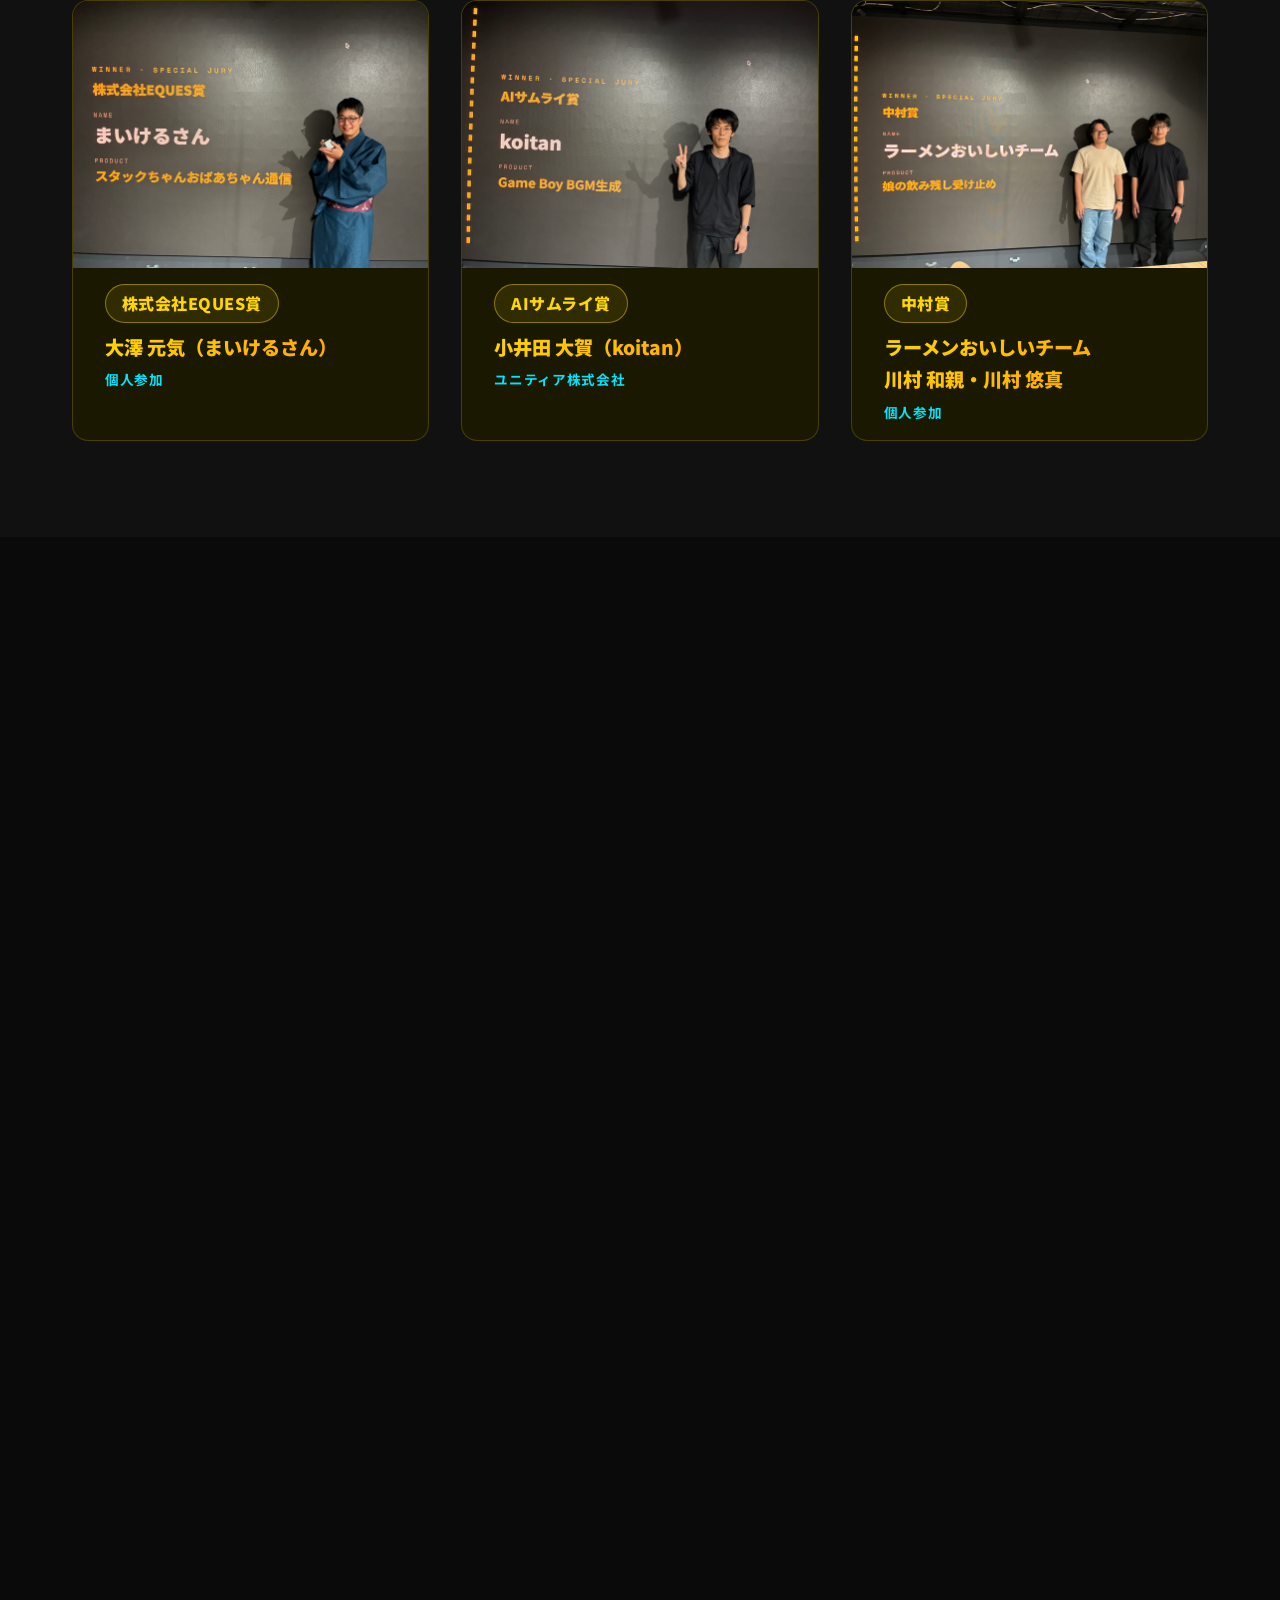
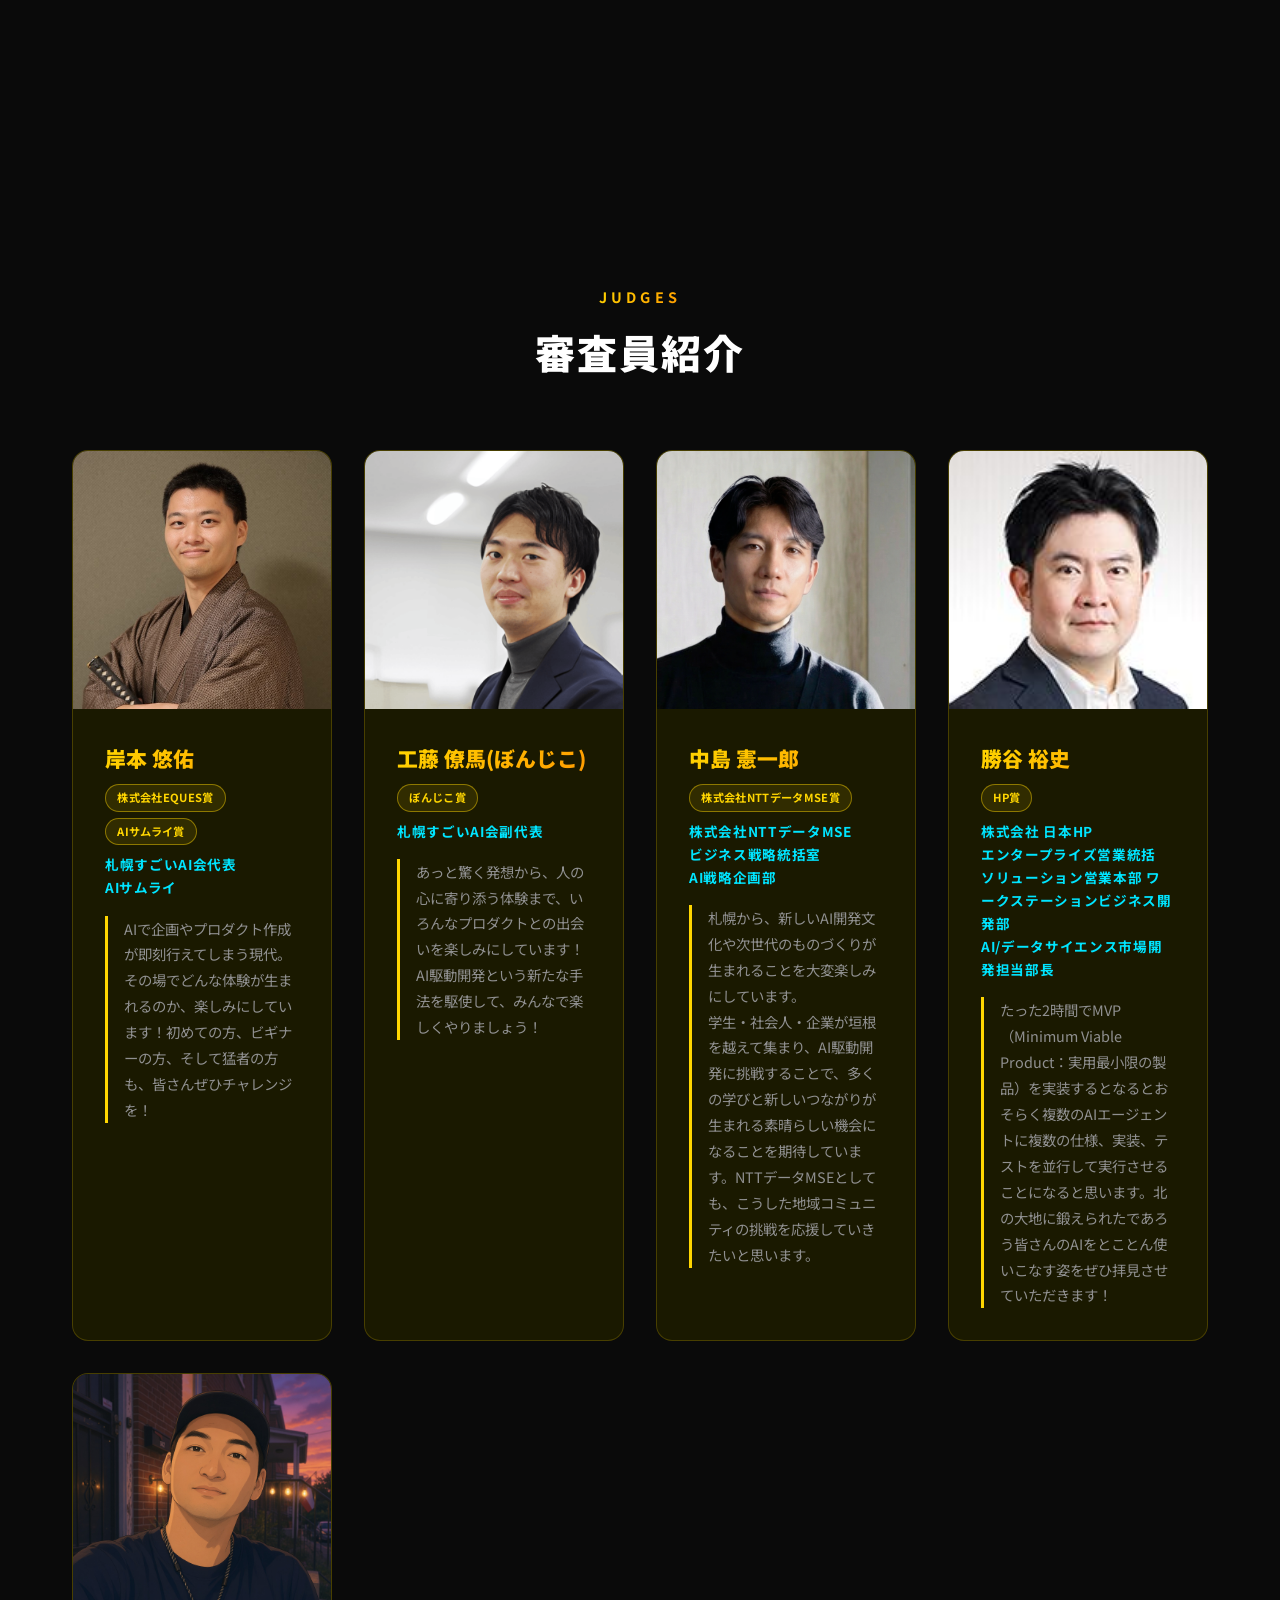
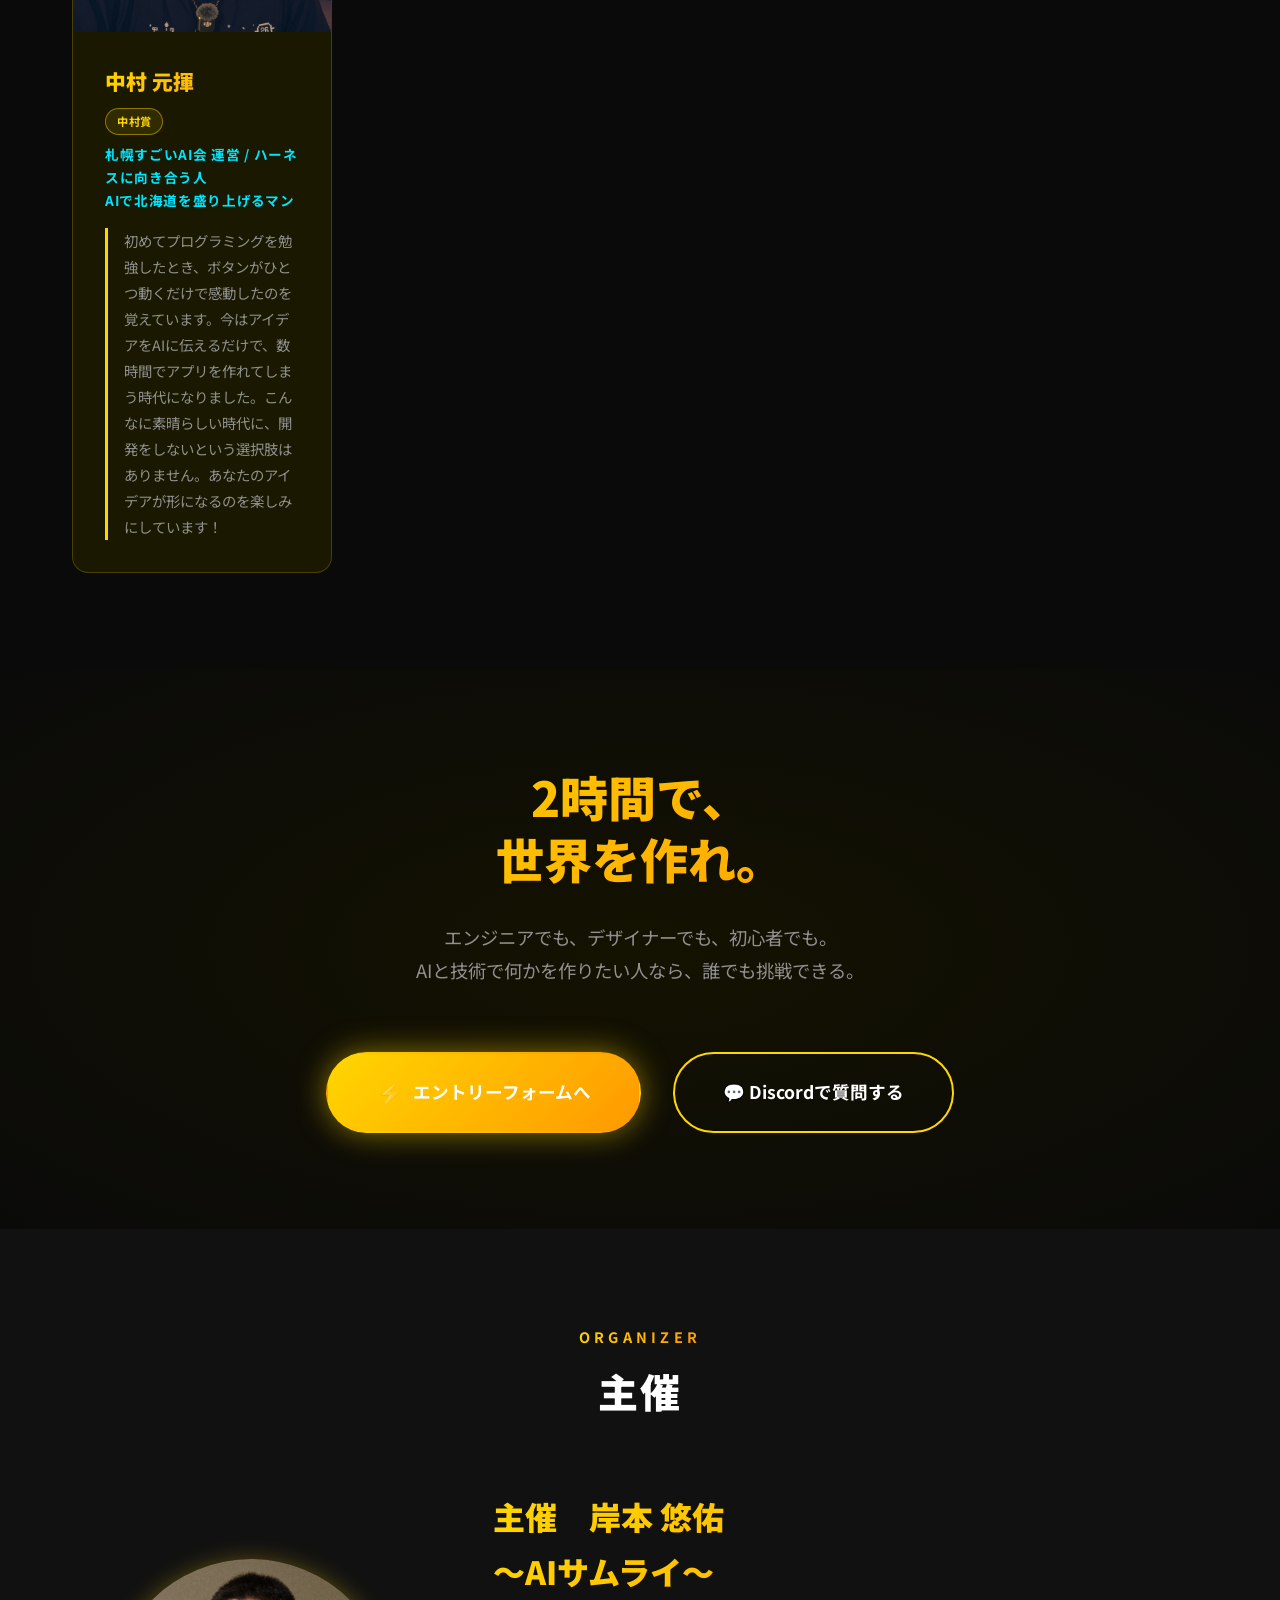
==== commit 7c05926d: "add localhosthq" ====
--- a/index.html
+++ b/index.html
@@ -307,6 +307,13 @@
                           onkeydown="if (event.key === 'Enter' || event.key === ' ') { event.preventDefault(); event.stopPropagation(); window.open('images/hanamii.pdf', '_blank', 'noopener'); }">使い方のダウンロード</span>
                 </a>
 
+                <a href="https://www.localhosthq.com/" target="_blank" rel="noopener noreferrer" class="partner-card">
+                    <div class="partner-logo">
+                        <img src="images/localhosthq.png" alt="LocalHostHQ">
+                    </div>
+                    <div class="partner-name">LocalHostHQ</div>
+                </a>
+
                 <div class="partner-card">
                     <div class="partner-logo">
                         <span class="partner-logo-text" data-i18n="partners.sapporoLogo">札幌市</span>
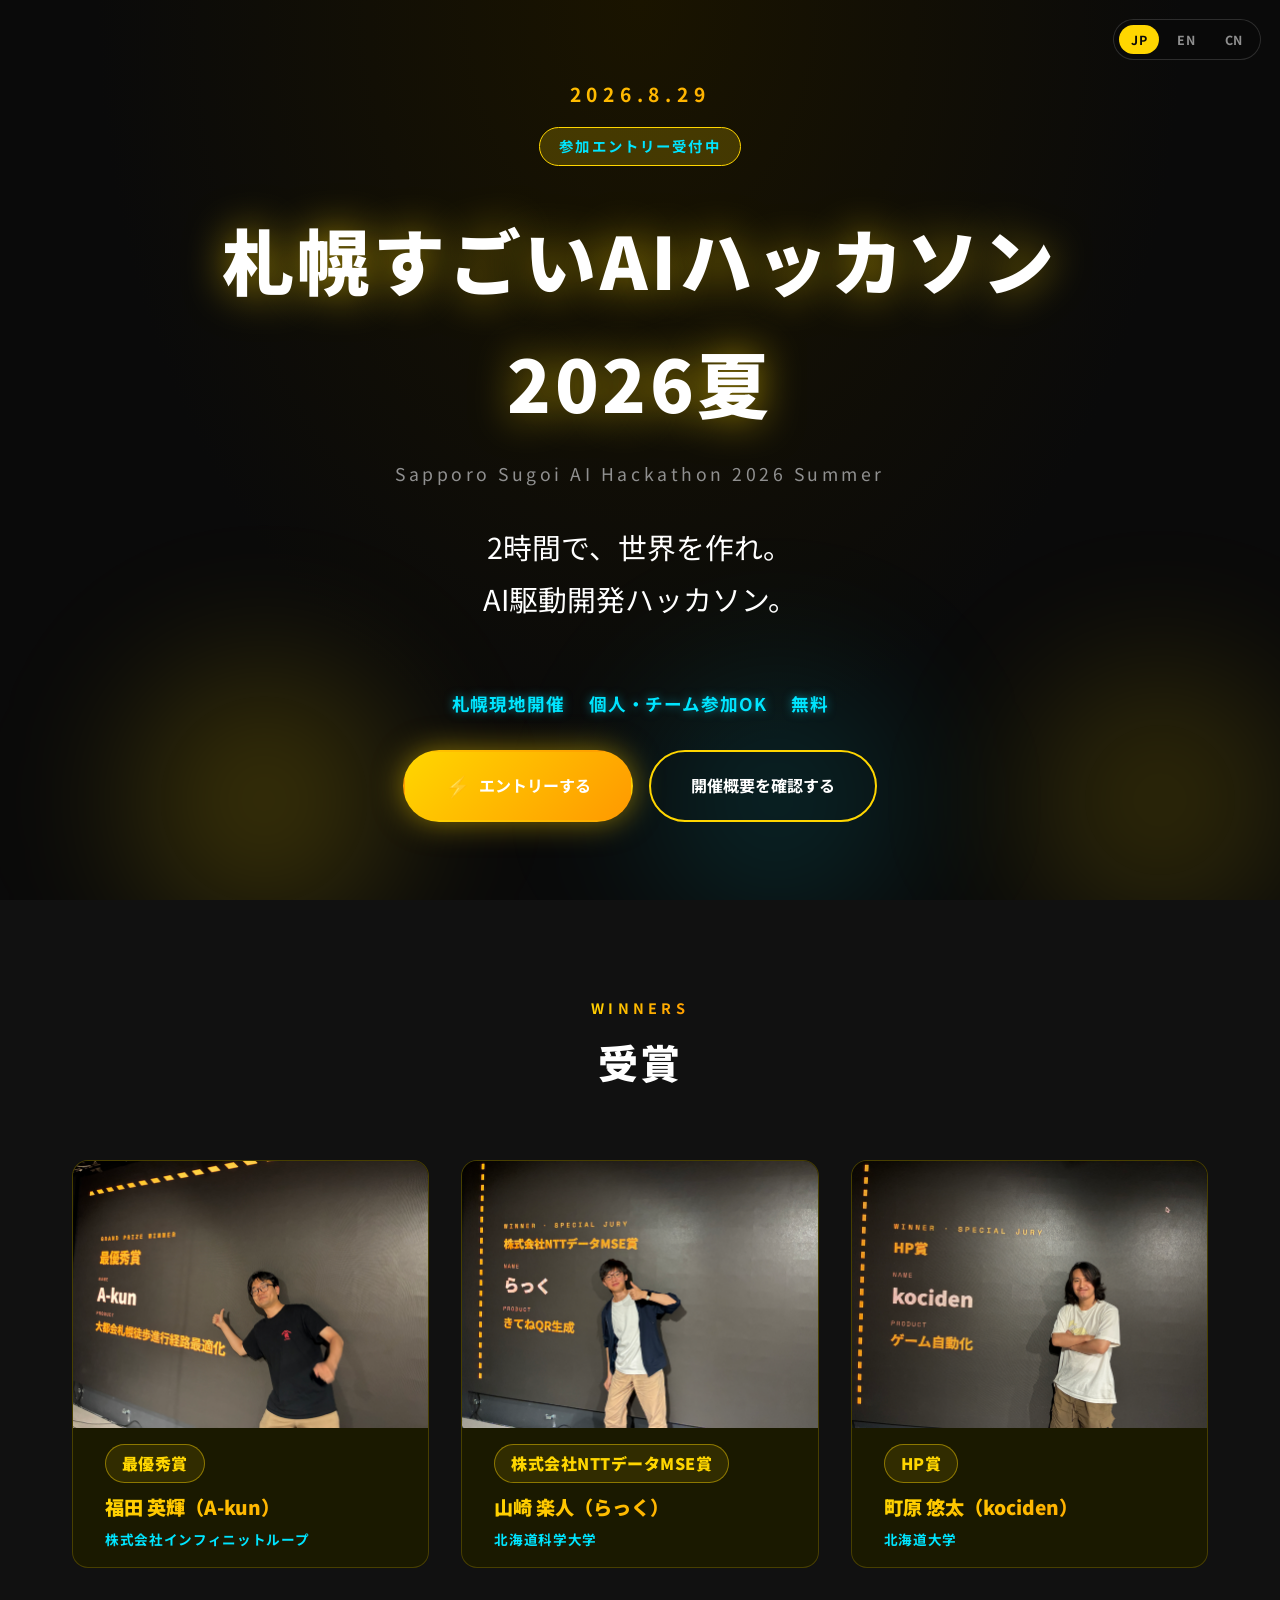
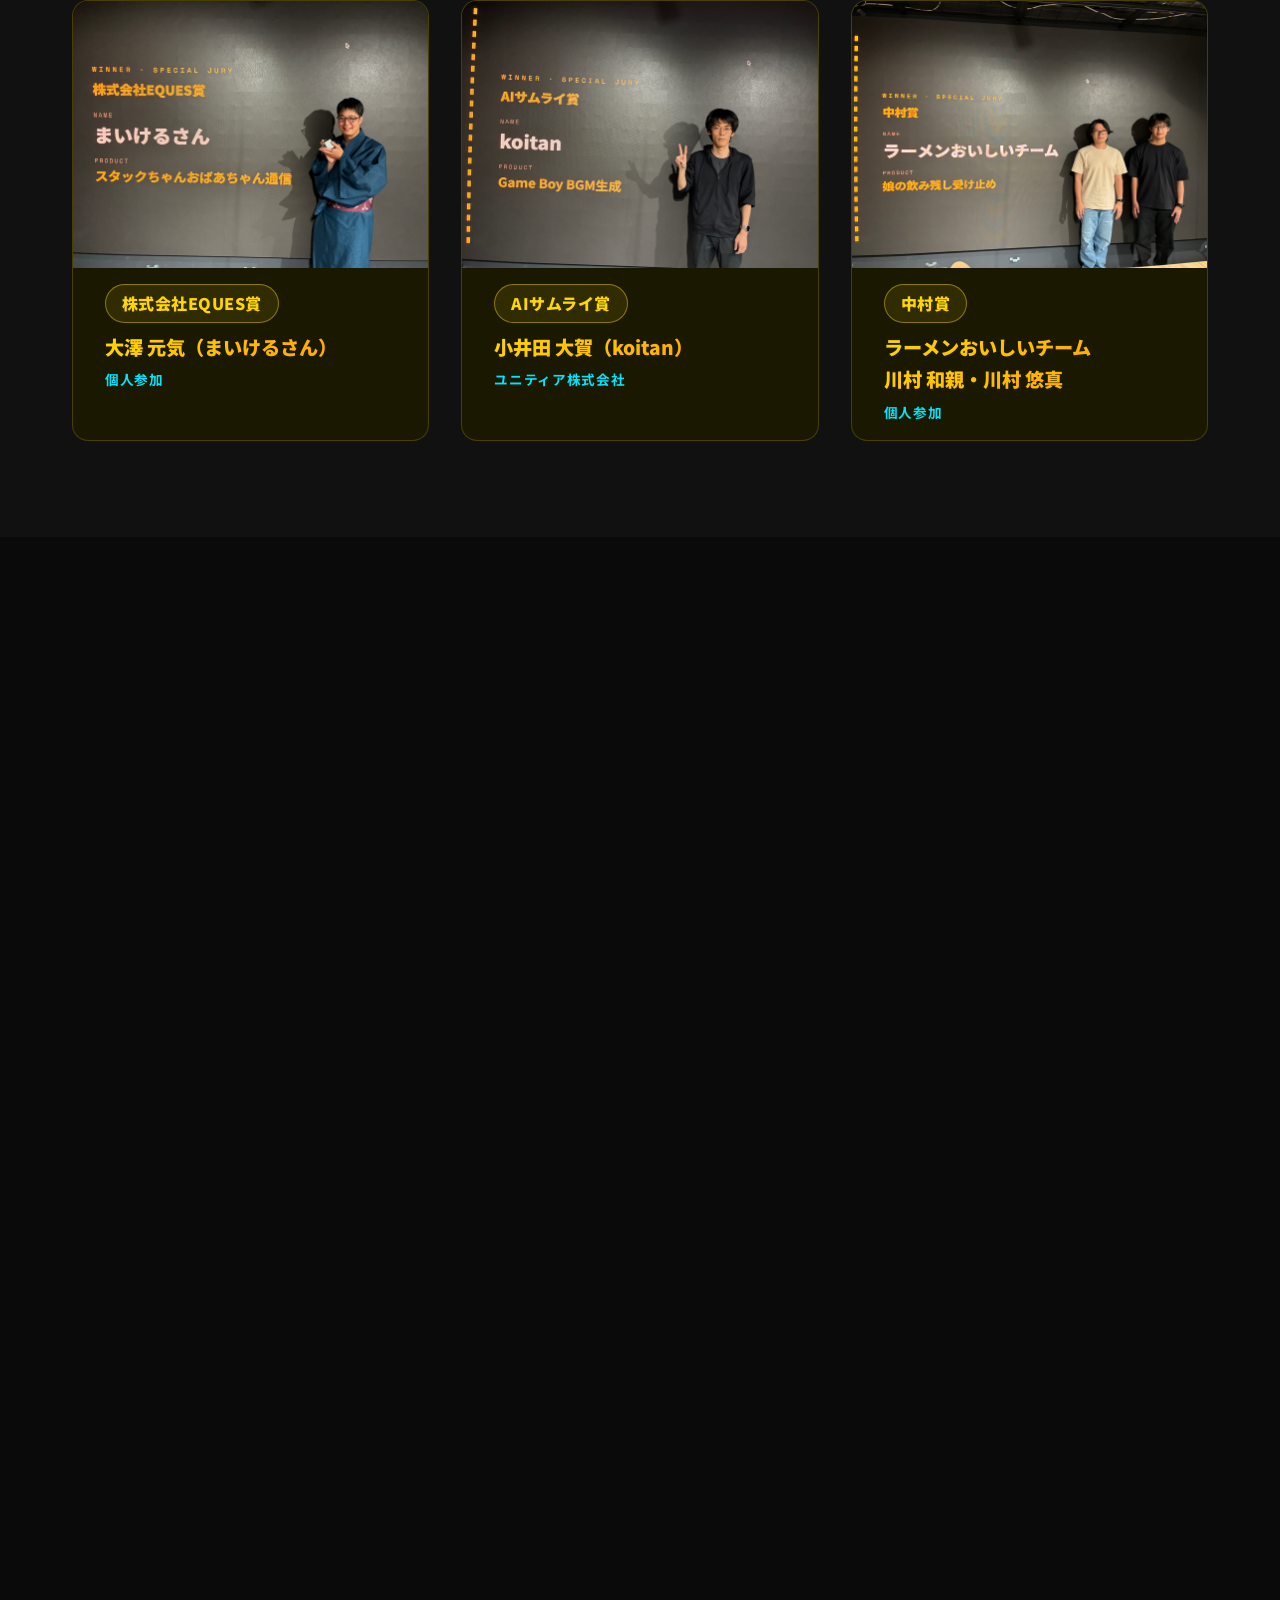
==== commit 3ae5403b: "add eng" ====
--- a/index.html
+++ b/index.html
@@ -84,9 +84,9 @@
                         <img src="images/prize1.JPG" alt="福田英輝（A-kun）" class="winner-image">
                     </div>
                     <div class="winner-info">
-                        <p class="winner-award">最優秀賞</p>
-                        <h3 class="winner-name">福田 英輝（A-kun）</h3>
-                        <p class="winner-affiliation">株式会社インフィニットループ</p>
+                        <p class="winner-award" data-i18n="award.grand">最優秀賞</p>
+                        <h3 class="winner-name" data-i18n="win.1.name">福田 英輝（A-kun）</h3>
+                        <p class="winner-affiliation" data-i18n="win.1.aff">株式会社インフィニットループ</p>
                     </div>
                 </div>
 
@@ -95,9 +95,9 @@
                         <img src="images/prize2.JPG" alt="山崎楽人（らっく）" class="winner-image">
                     </div>
                     <div class="winner-info">
-                        <p class="winner-award">株式会社NTTデータMSE賞</p>
-                        <h3 class="winner-name">山崎 楽人（らっく）</h3>
-                        <p class="winner-affiliation">北海道科学大学</p>
+                        <p class="winner-award" data-i18n="award.nttdmse">株式会社NTTデータMSE賞</p>
+                        <h3 class="winner-name" data-i18n="win.2.name">山崎 楽人（らっく）</h3>
+                        <p class="winner-affiliation" data-i18n="win.2.aff">北海道科学大学</p>
                     </div>
                 </div>
 
@@ -106,9 +106,9 @@
                         <img src="images/prize3.JPG" alt="町原悠太（kociden）" class="winner-image">
                     </div>
                     <div class="winner-info">
-                        <p class="winner-award">HP賞</p>
-                        <h3 class="winner-name">町原 悠太（kociden）</h3>
-                        <p class="winner-affiliation">北海道大学</p>
+                        <p class="winner-award" data-i18n="award.hp">HP賞</p>
+                        <h3 class="winner-name" data-i18n="win.3.name">町原 悠太（kociden）</h3>
+                        <p class="winner-affiliation" data-i18n="win.3.aff">北海道大学</p>
                     </div>
                 </div>
 
@@ -117,9 +117,9 @@
                         <img src="images/prize4.JPG" alt="大澤元気（まいけるさん）" class="winner-image">
                     </div>
                     <div class="winner-info">
-                        <p class="winner-award">株式会社EQUES賞</p>
-                        <h3 class="winner-name">大澤 元気（まいけるさん）</h3>
-                        <p class="winner-affiliation">個人参加</p>
+                        <p class="winner-award" data-i18n="award.eques">株式会社EQUES賞</p>
+                        <h3 class="winner-name" data-i18n="win.4.name">大澤 元気（まいけるさん）</h3>
+                        <p class="winner-affiliation" data-i18n="win.4.aff">個人参加</p>
                     </div>
                 </div>
 
@@ -128,9 +128,9 @@
                         <img src="images/prize5.JPG" alt="小井田大賀（koitan）" class="winner-image">
                     </div>
                     <div class="winner-info">
-                        <p class="winner-award">AIサムライ賞</p>
-                        <h3 class="winner-name">小井田 大賀（koitan）</h3>
-                        <p class="winner-affiliation">ユニティア株式会社</p>
+                        <p class="winner-award" data-i18n="award.samurai">AIサムライ賞</p>
+                        <h3 class="winner-name" data-i18n="win.5.name">小井田 大賀（koitan）</h3>
+                        <p class="winner-affiliation" data-i18n="win.5.aff">ユニティア株式会社</p>
                     </div>
                 </div>
 
@@ -139,9 +139,9 @@
                         <img src="images/prize6.JPG" alt="ラーメンおいしいチーム" class="winner-image">
                     </div>
                     <div class="winner-info">
-                        <p class="winner-award">中村賞</p>
-                        <h3 class="winner-name">ラーメンおいしいチーム<br>川村 和親・川村 悠真</h3>
-                        <p class="winner-affiliation">個人参加</p>
+                        <p class="winner-award" data-i18n="award.nakamura">中村賞</p>
+                        <h3 class="winner-name" data-i18n="win.6.name">ラーメンおいしいチーム<br>川村 和親・川村 悠真</h3>
+                        <p class="winner-affiliation" data-i18n="win.6.aff">個人参加</p>
                     </div>
                 </div>
 
@@ -264,7 +264,7 @@
                     <div class="partner-logo">
                         <img src="images/NTTDMSE_logo.png" alt="株式会社NTTデータMSE">
                     </div>
-                    <div class="partner-name">株式会社NTTデータMSE</div>
+                    <div class="partner-name" data-i18n="partners.nttdmse">株式会社NTTデータMSE</div>
                 </a>
 
                 <a href="https://www.hp.com/jp-ja/home.html" target="_blank" rel="noopener noreferrer" class="partner-card">
@@ -304,14 +304,8 @@
                     <div class="partner-name">hanamii</div>
                     <span class="partner-doc-btn" role="button" tabindex="0"
                           onclick="event.preventDefault(); event.stopPropagation(); window.open('images/hanamii.pdf', '_blank', 'noopener');"
-                          onkeydown="if (event.key === 'Enter' || event.key === ' ') { event.preventDefault(); event.stopPropagation(); window.open('images/hanamii.pdf', '_blank', 'noopener'); }">使い方のダウンロード</span>
-                </a>
-
-                <a href="https://www.localhosthq.com/" target="_blank" rel="noopener noreferrer" class="partner-card">
-                    <div class="partner-logo">
-                        <img src="images/localhosthq.png" alt="LocalHostHQ">
-                    </div>
-                    <div class="partner-name">LocalHostHQ</div>
+                          onkeydown="if (event.key === 'Enter' || event.key === ' ') { event.preventDefault(); event.stopPropagation(); window.open('images/hanamii.pdf', '_blank', 'noopener'); }"
+                          data-i18n="partners.hanamiiDoc">使い方のダウンロード</span>
                 </a>
 
                 <div class="partner-card">
@@ -777,8 +771,8 @@
                     <div class="judge-info">
                         <h3 class="judge-name" data-i18n="judge.1.name">岸本 悠佑</h3>
                         <div class="judge-badges">
-                            <span class="judge-badge">株式会社EQUES賞</span>
-                            <span class="judge-badge">AIサムライ賞</span>
+                            <span class="judge-badge" data-i18n="award.eques">株式会社EQUES賞</span>
+                            <span class="judge-badge" data-i18n="award.samurai">AIサムライ賞</span>
                         </div>
                         <p class="judge-title" data-i18n="judge.1.title">札幌すごいAI会代表<br>AIサムライ</p>
                         <p class="judge-comment" data-i18n="judge.1.comment">AIで企画やプロダクト作成が即刻行えてしまう現代。その場でどんな体験が生まれるのか、楽しみにしています！初めての方、ビギナーの方、そして猛者の方も、皆さんぜひチャレンジを！</p>
@@ -792,7 +786,7 @@
                     <div class="judge-info">
                         <h3 class="judge-name" data-i18n="judge.2.name">工藤 僚馬(ぼんじこ)</h3>
                         <div class="judge-badges">
-                            <span class="judge-badge">ぼんじこ賞</span>
+                            <span class="judge-badge" data-i18n="award.bonjiko">ぼんじこ賞</span>
                         </div>
                         <p class="judge-title" data-i18n="judge.2.title">札幌すごいAI会副代表</p>
                         <p class="judge-comment" data-i18n="judge.2.comment">あっと驚く発想から、人の心に寄り添う体験まで、いろんなプロダクトとの出会いを楽しみにしています！AI駆動開発という新たな手法を駆使して、みんなで楽しくやりましょう！</p>
@@ -804,12 +798,12 @@
                         <img src="images/nakajimasan.png" alt="中島憲一郎" class="judge-image">
                     </div>
                     <div class="judge-info">
-                        <h3 class="judge-name">中島 憲一郎</h3>
+                        <h3 class="judge-name" data-i18n="judge.4.name">中島 憲一郎</h3>
                         <div class="judge-badges">
-                            <span class="judge-badge">株式会社NTTデータMSE賞</span>
-                        </div>
-                        <p class="judge-title">株式会社NTTデータMSE<br>ビジネス戦略統括室<br>AI戦略企画部</p>
-                        <p class="judge-comment">札幌から、新しいAI開発文化や次世代のものづくりが生まれることを大変楽しみにしています。<br>
+                            <span class="judge-badge" data-i18n="award.nttdmse">株式会社NTTデータMSE賞</span>
+                        </div>
+                        <p class="judge-title" data-i18n="judge.4.title">株式会社NTTデータMSE<br>ビジネス戦略統括室<br>AI戦略企画部</p>
+                        <p class="judge-comment" data-i18n="judge.4.comment">札幌から、新しいAI開発文化や次世代のものづくりが生まれることを大変楽しみにしています。<br>
 学生・社会人・企業が垣根を越えて集まり、AI駆動開発に挑戦することで、多くの学びと新しいつながりが生まれる素晴らしい機会になることを期待しています。NTTデータMSEとしても、こうした地域コミュニティの挑戦を応援していきたいと思います。</p>
                     </div>
                 </div>
@@ -832,12 +826,12 @@
                         <img src="images/shoya.jpg" alt="勝谷裕史" class="judge-image">
                     </div>
                     <div class="judge-info">
-                        <h3 class="judge-name">勝谷 裕史</h3>
+                        <h3 class="judge-name" data-i18n="judge.5.name">勝谷 裕史</h3>
                         <div class="judge-badges">
-                            <span class="judge-badge">HP賞</span>
-                        </div>
-                        <p class="judge-title">株式会社 日本HP<br>エンタープライズ営業統括<br>ソリューション営業本部 ワークステーションビジネス開発部<br>AI/データサイエンス市場開発担当部長</p>
-                        <p class="judge-comment">たった2時間でMVP（Minimum Viable Product：実用最小限の製品）を実装するとなるとおそらく複数のAIエージェントに複数の仕様、実装、テストを並行して実行させることになると思います。北の大地に鍛えられたであろう皆さんのAIをとことん使いこなす姿をぜひ拝見させていただきます！</p>
+                            <span class="judge-badge" data-i18n="award.hp">HP賞</span>
+                        </div>
+                        <p class="judge-title" data-i18n="judge.5.title">株式会社 日本HP<br>エンタープライズ営業統括<br>ソリューション営業本部 ワークステーションビジネス開発部<br>AI/データサイエンス市場開発担当部長</p>
+                        <p class="judge-comment" data-i18n="judge.5.comment">たった2時間でMVP（Minimum Viable Product：実用最小限の製品）を実装するとなるとおそらく複数のAIエージェントに複数の仕様、実装、テストを並行して実行させることになると思います。北の大地に鍛えられたであろう皆さんのAIをとことん使いこなす姿をぜひ拝見させていただきます！</p>
                     </div>
                 </div>
 
@@ -848,7 +842,7 @@
                     <div class="judge-info">
                         <h3 class="judge-name" data-i18n="judge.3.name">中村 元揮</h3>
                         <div class="judge-badges">
-                            <span class="judge-badge">中村賞</span>
+                            <span class="judge-badge" data-i18n="award.nakamura">中村賞</span>
                         </div>
                         <p class="judge-title" data-i18n="judge.3.title">札幌すごいAI会 運営 / ハーネスに向き合う人<br>AIで北海道を盛り上げるマン</p>
                         <p class="judge-comment" data-i18n="judge.3.comment">初めてプログラミングを勉強したとき、ボタンがひとつ動くだけで感動したのを覚えています。今はアイデアをAIに伝えるだけで、数時間でアプリを作れてしまう時代になりました。こんなに素晴らしい時代に、開発をしないという選択肢はありません。あなたのアイデアが形になるのを楽しみにしています！</p>
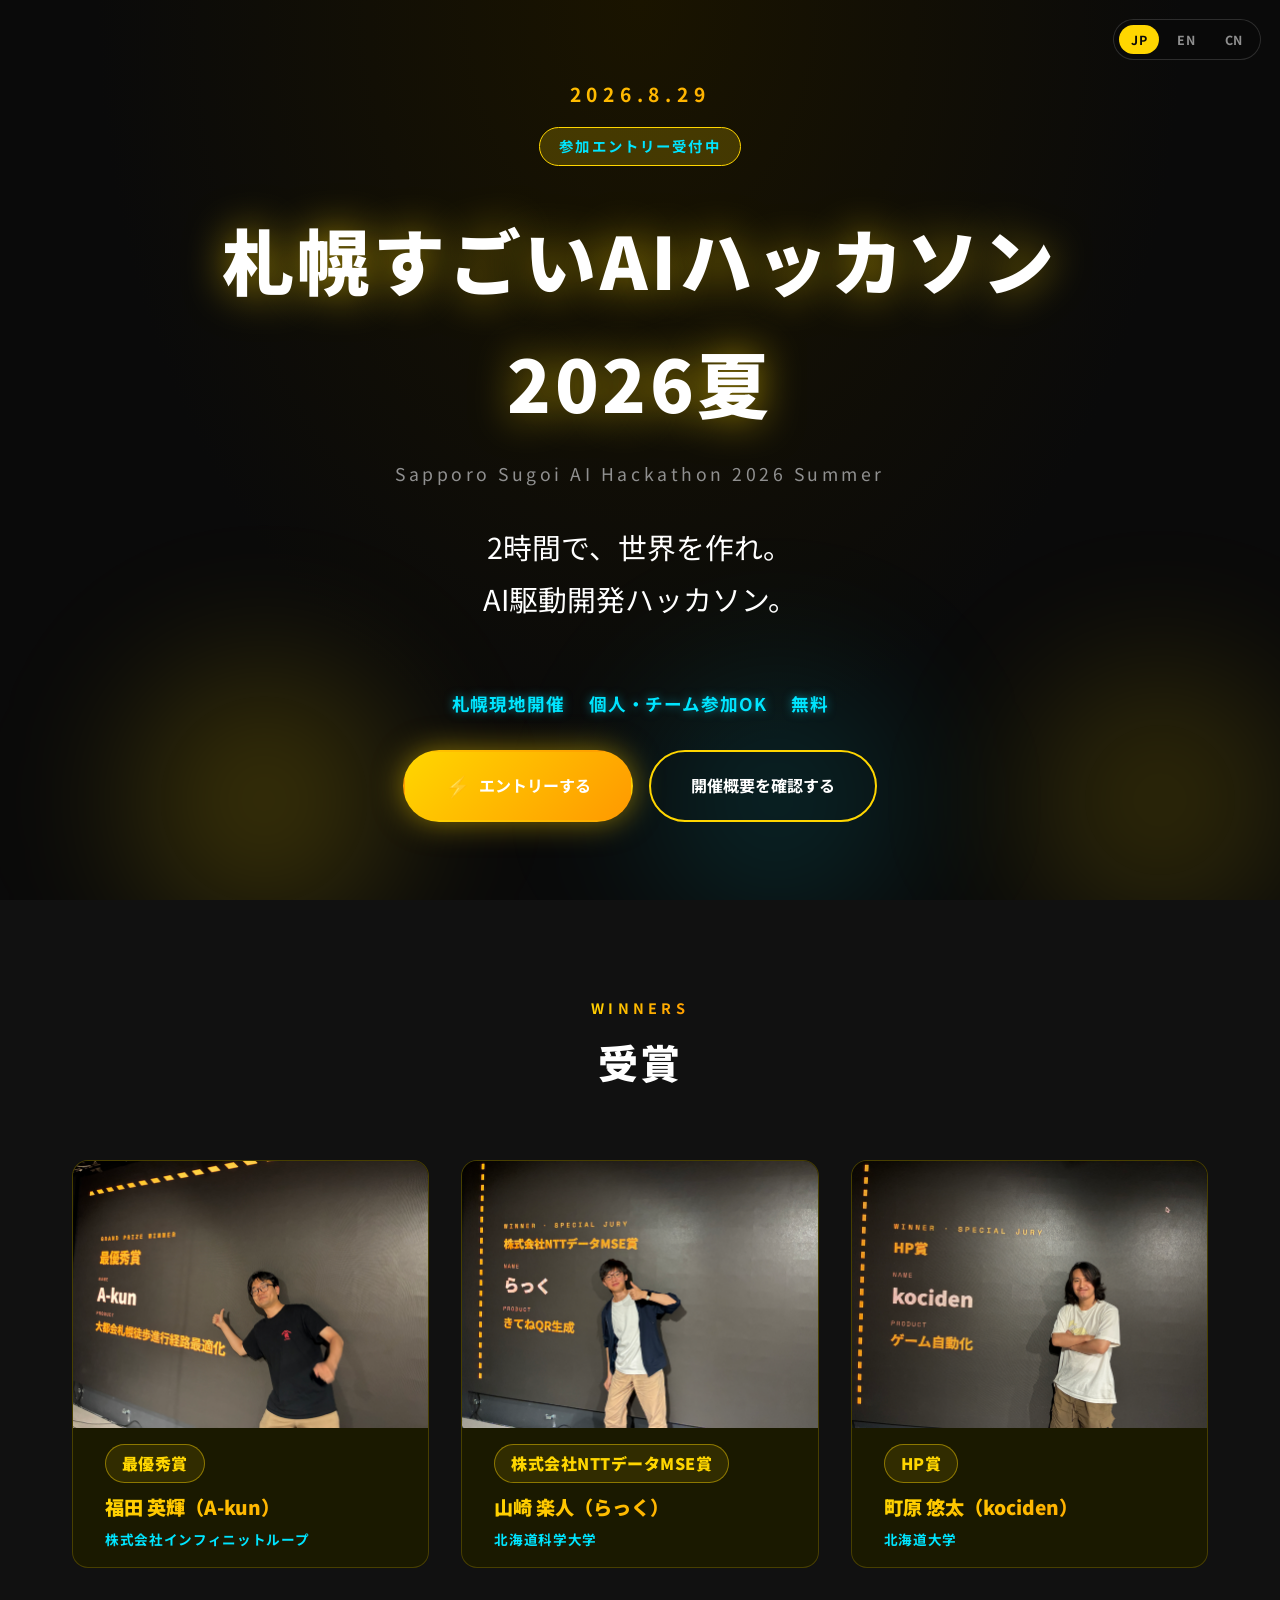
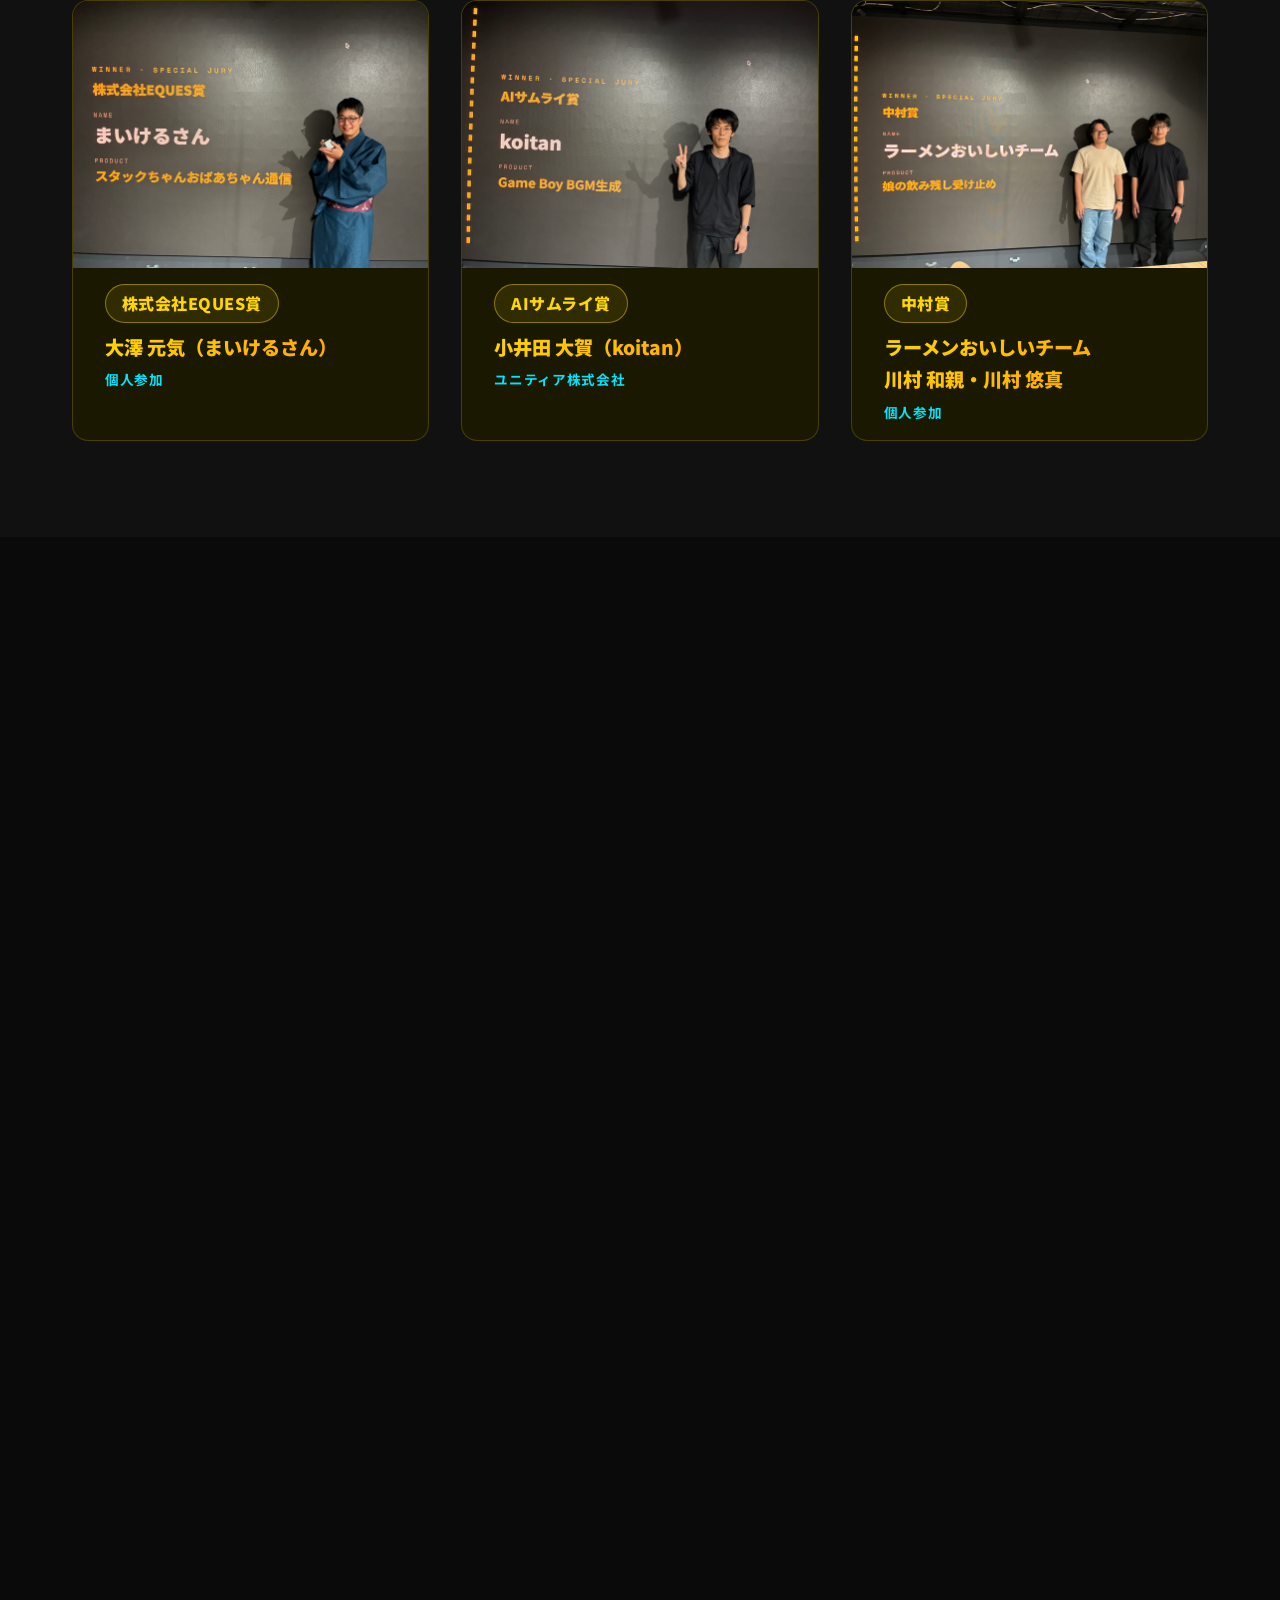
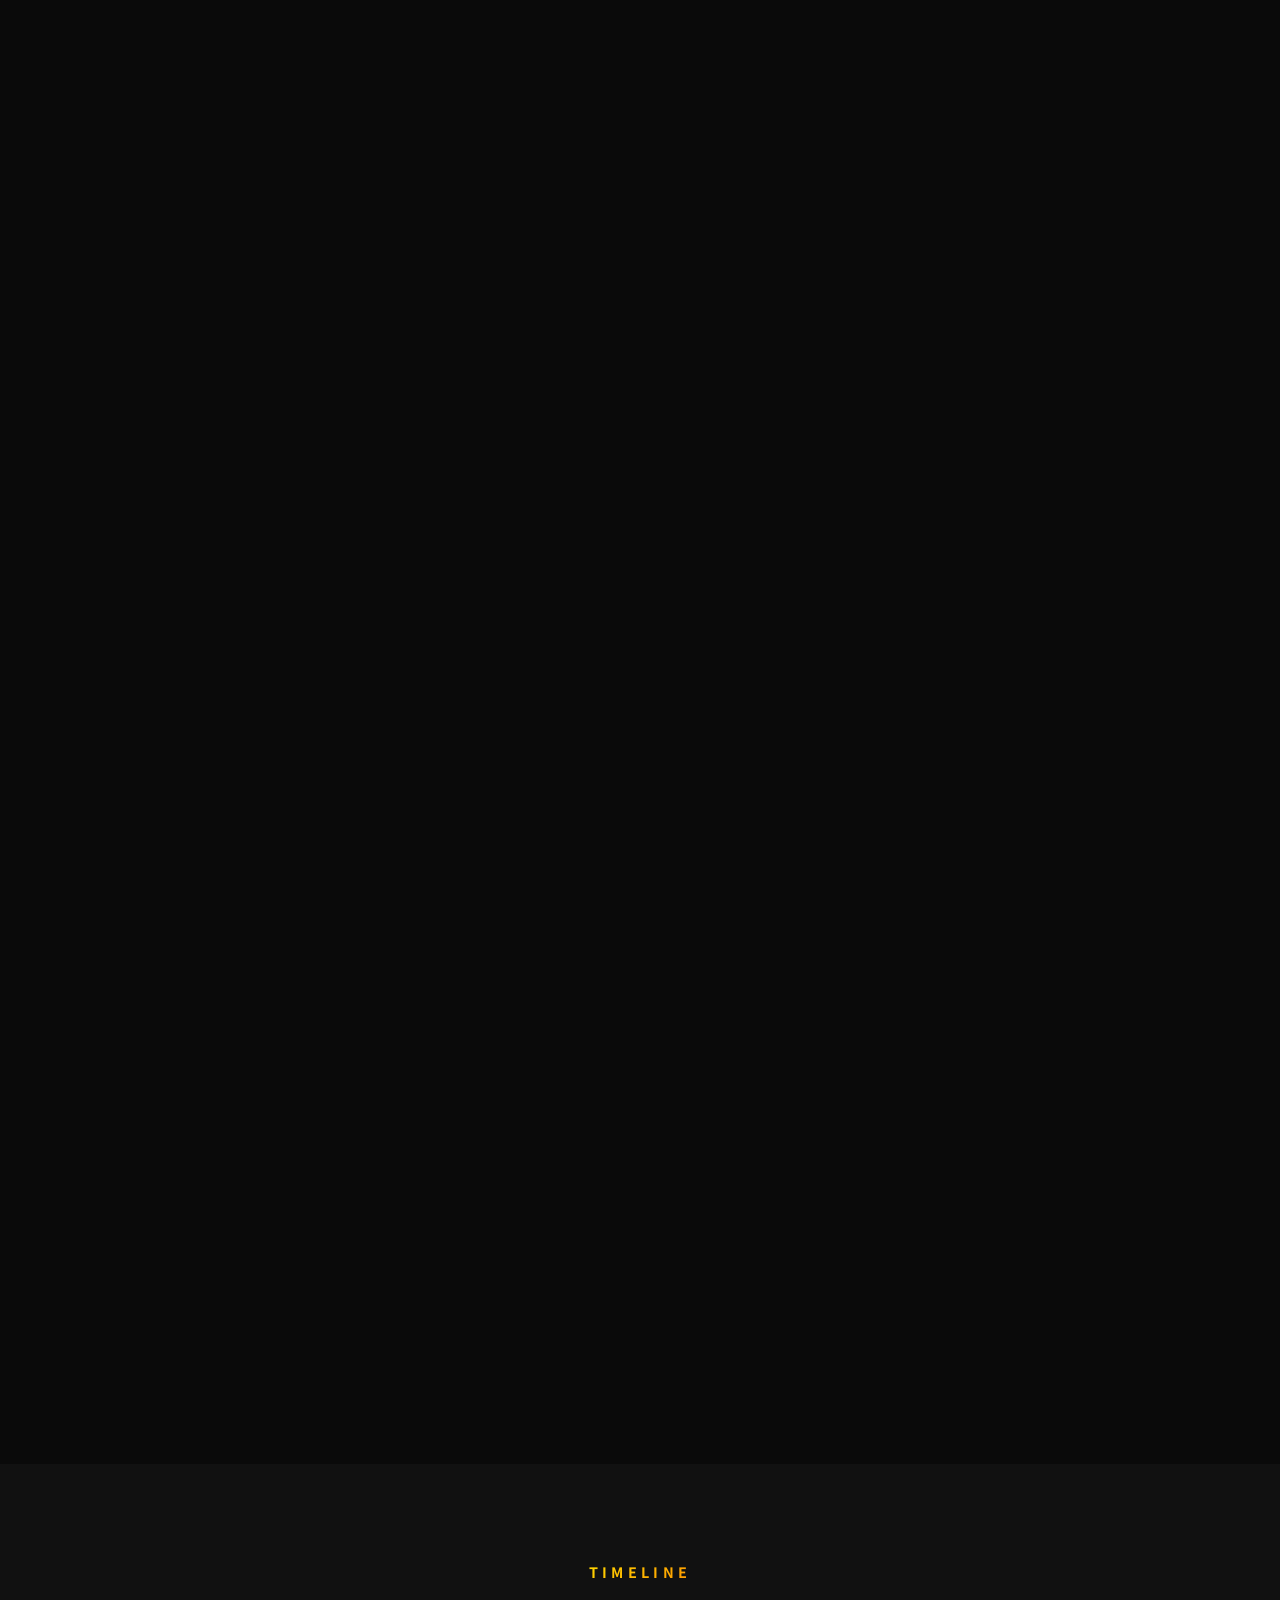
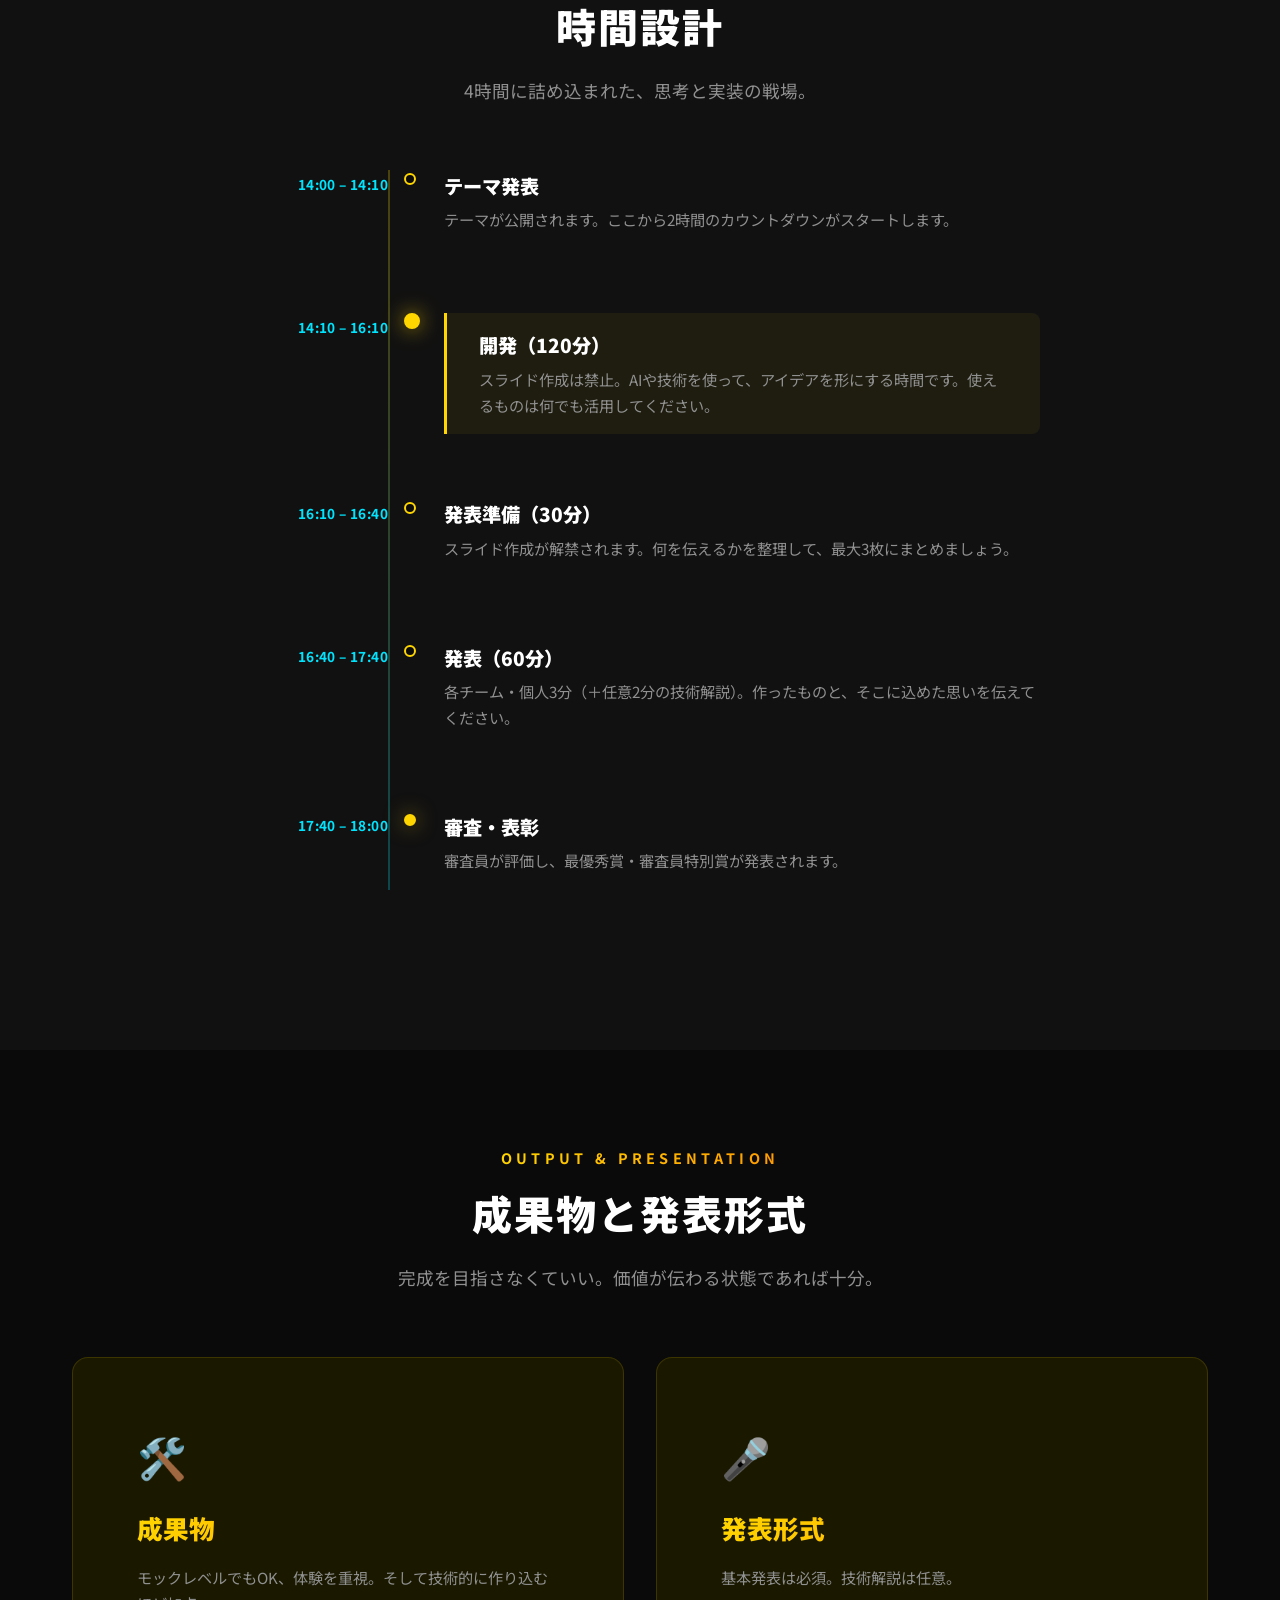
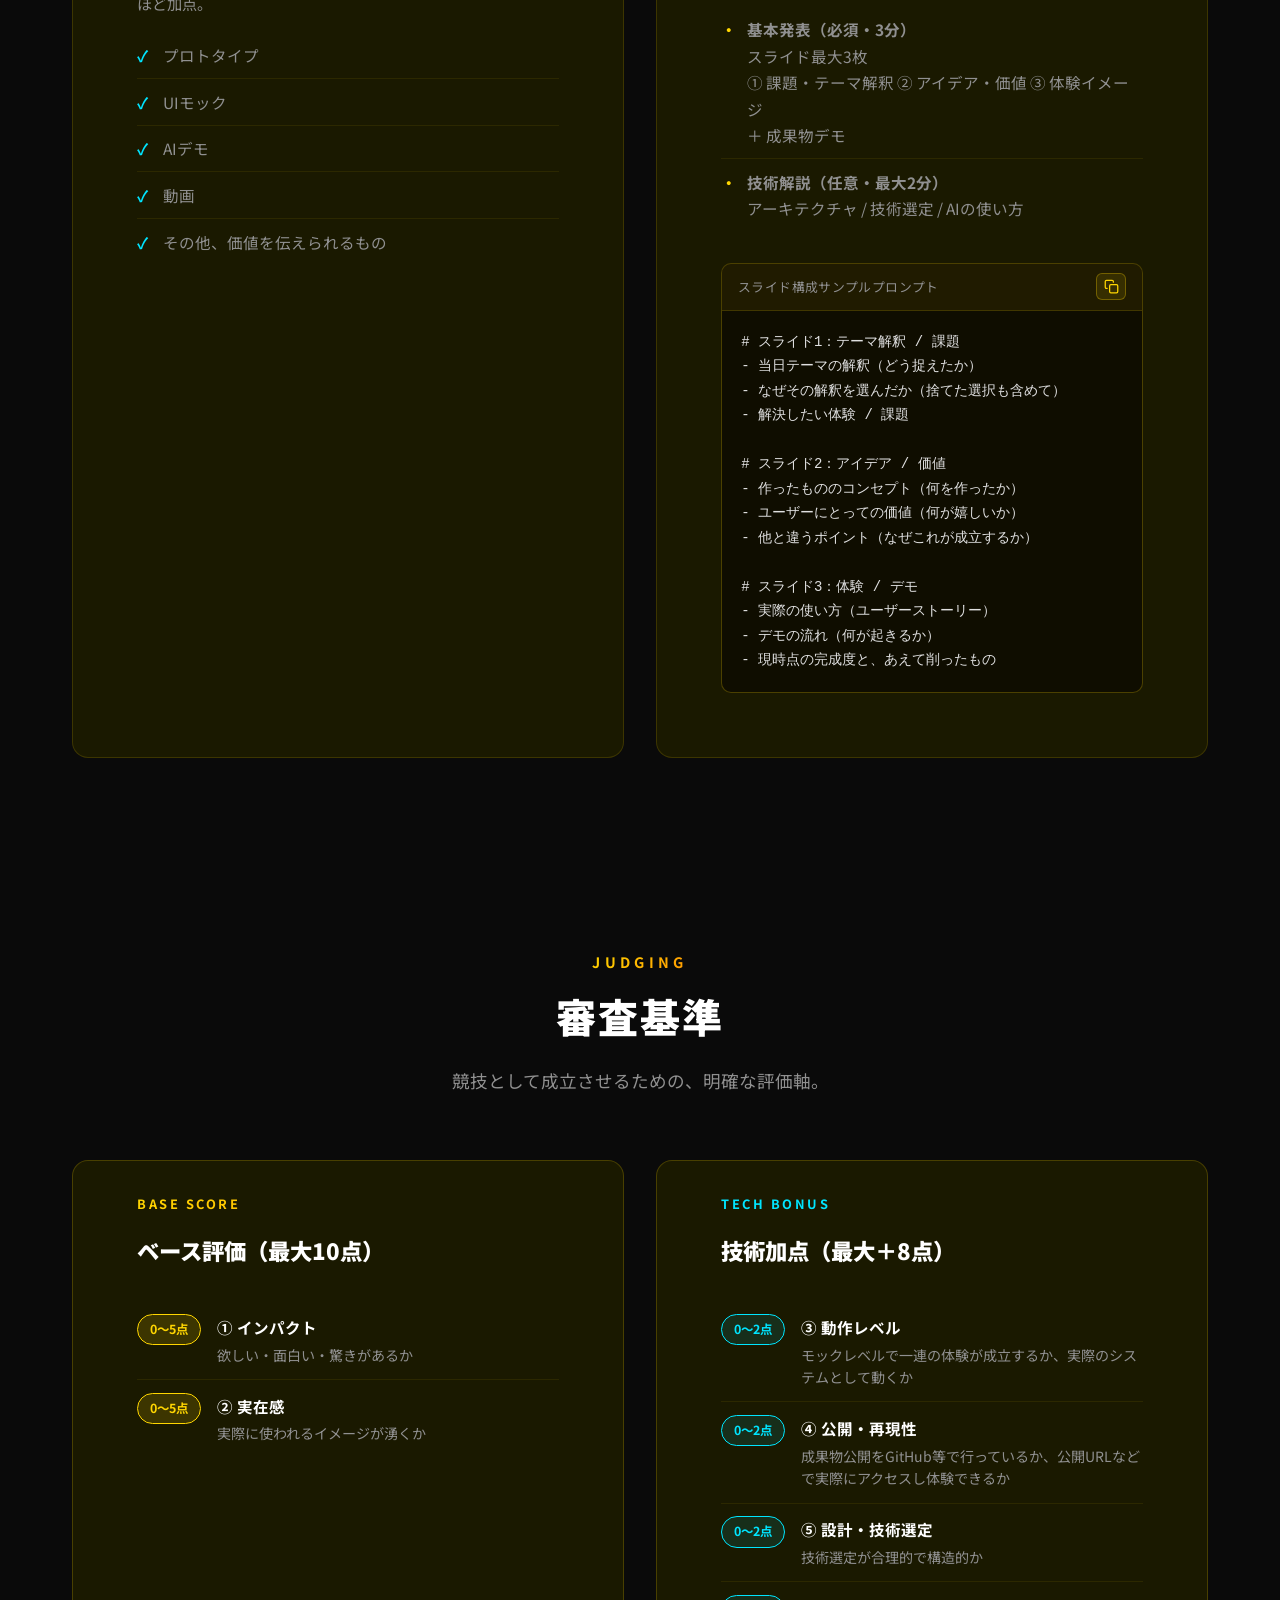
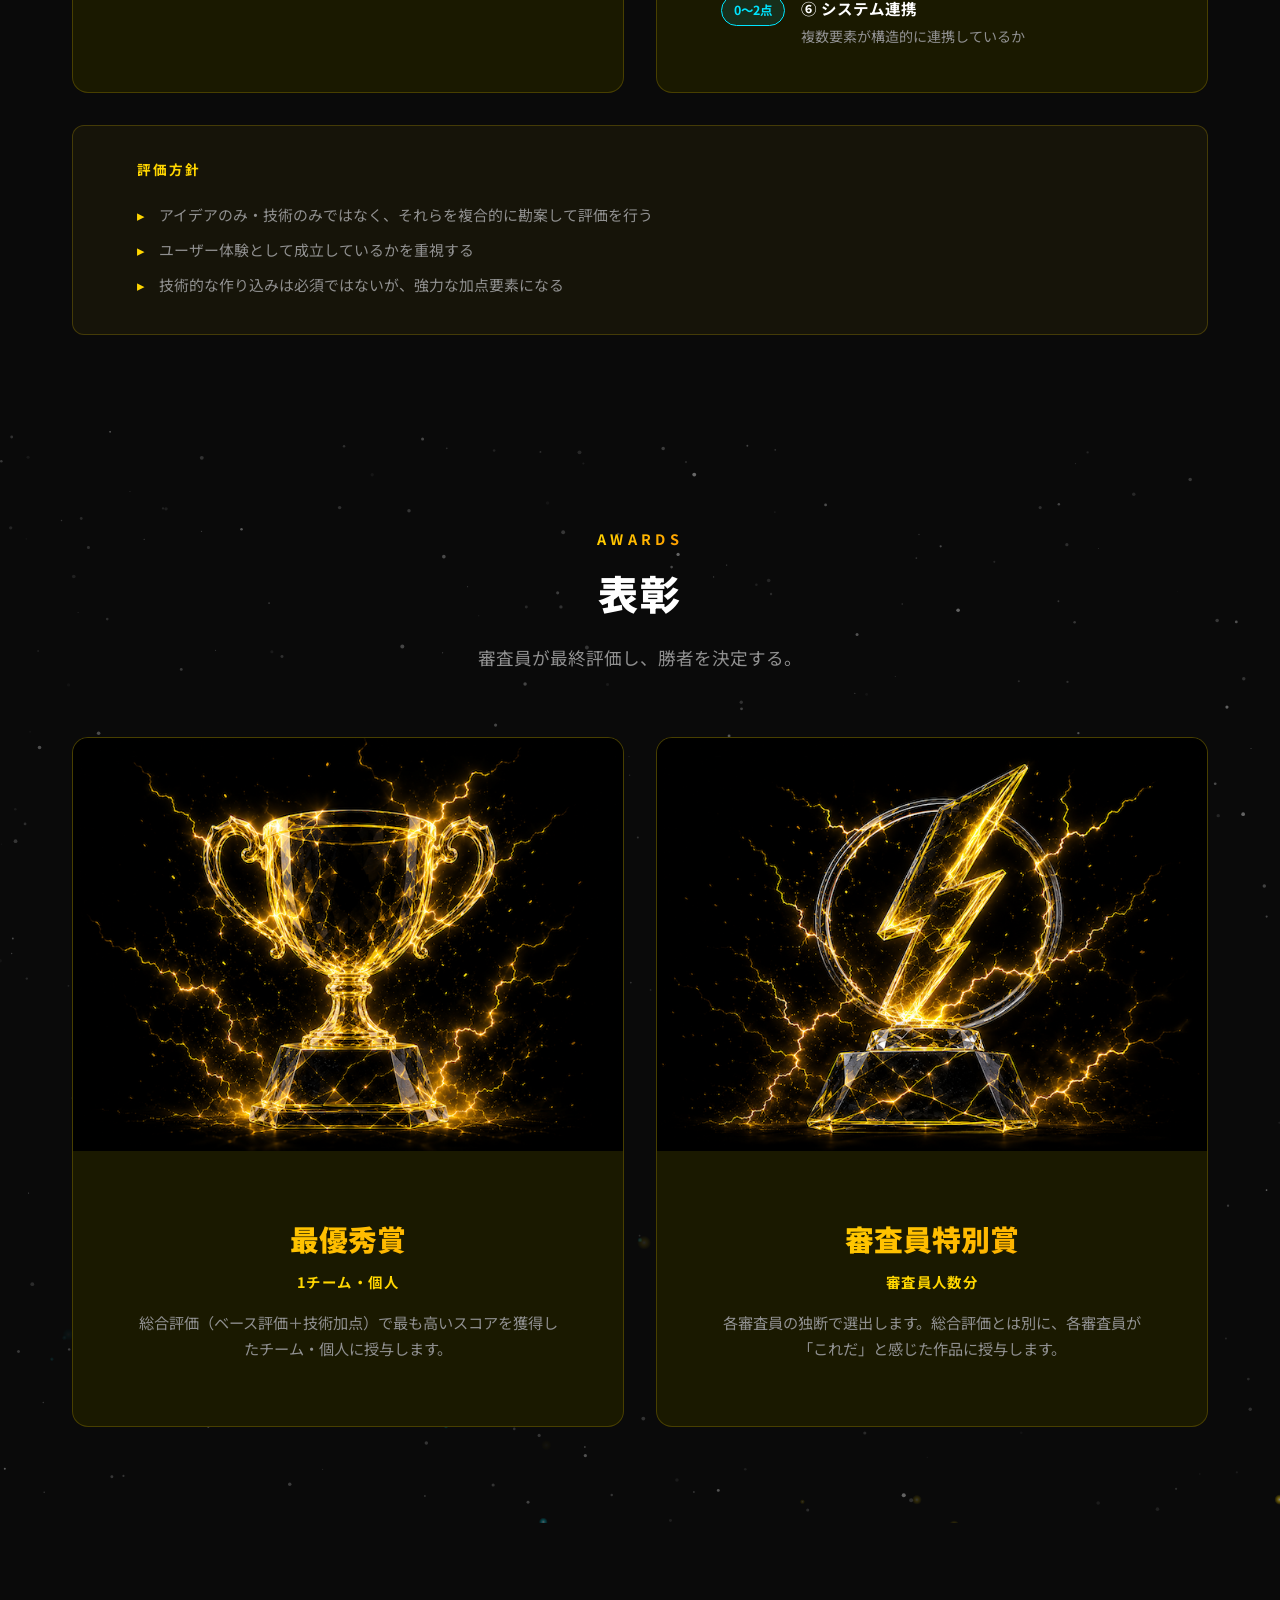
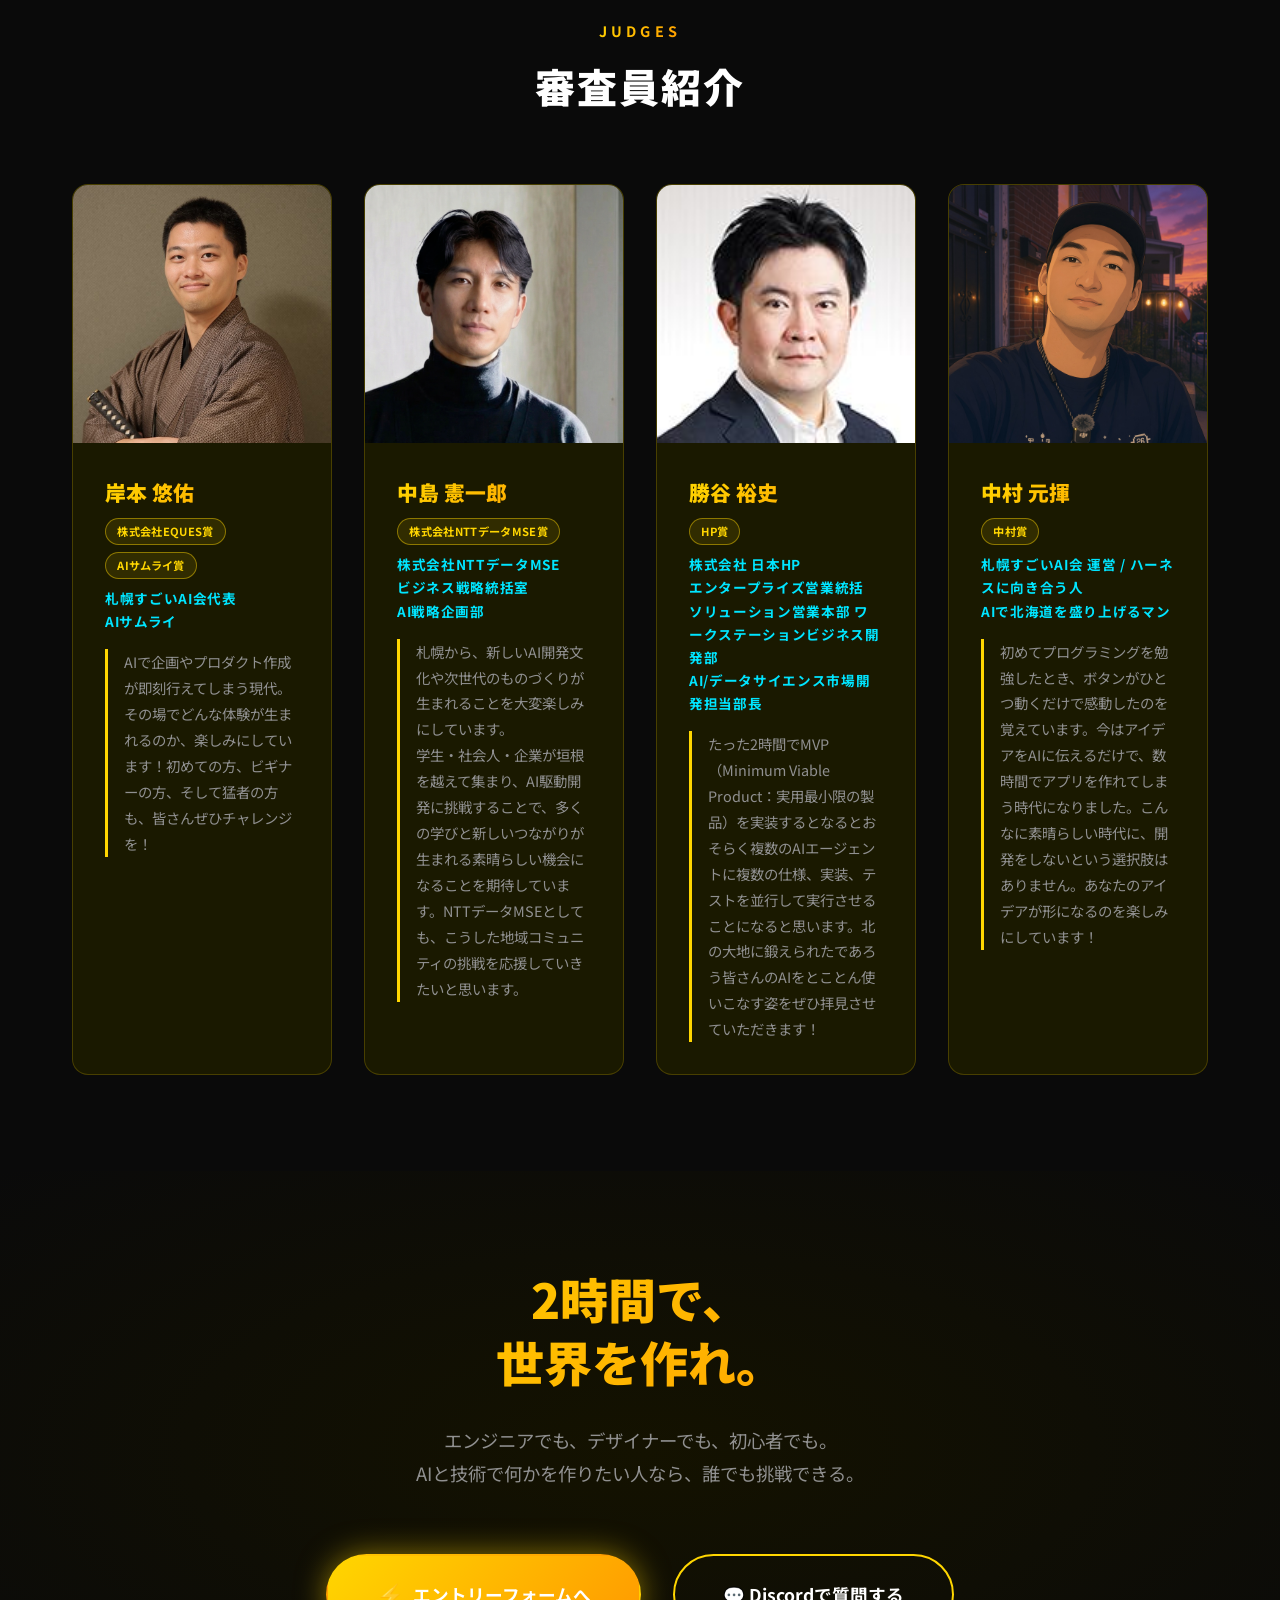
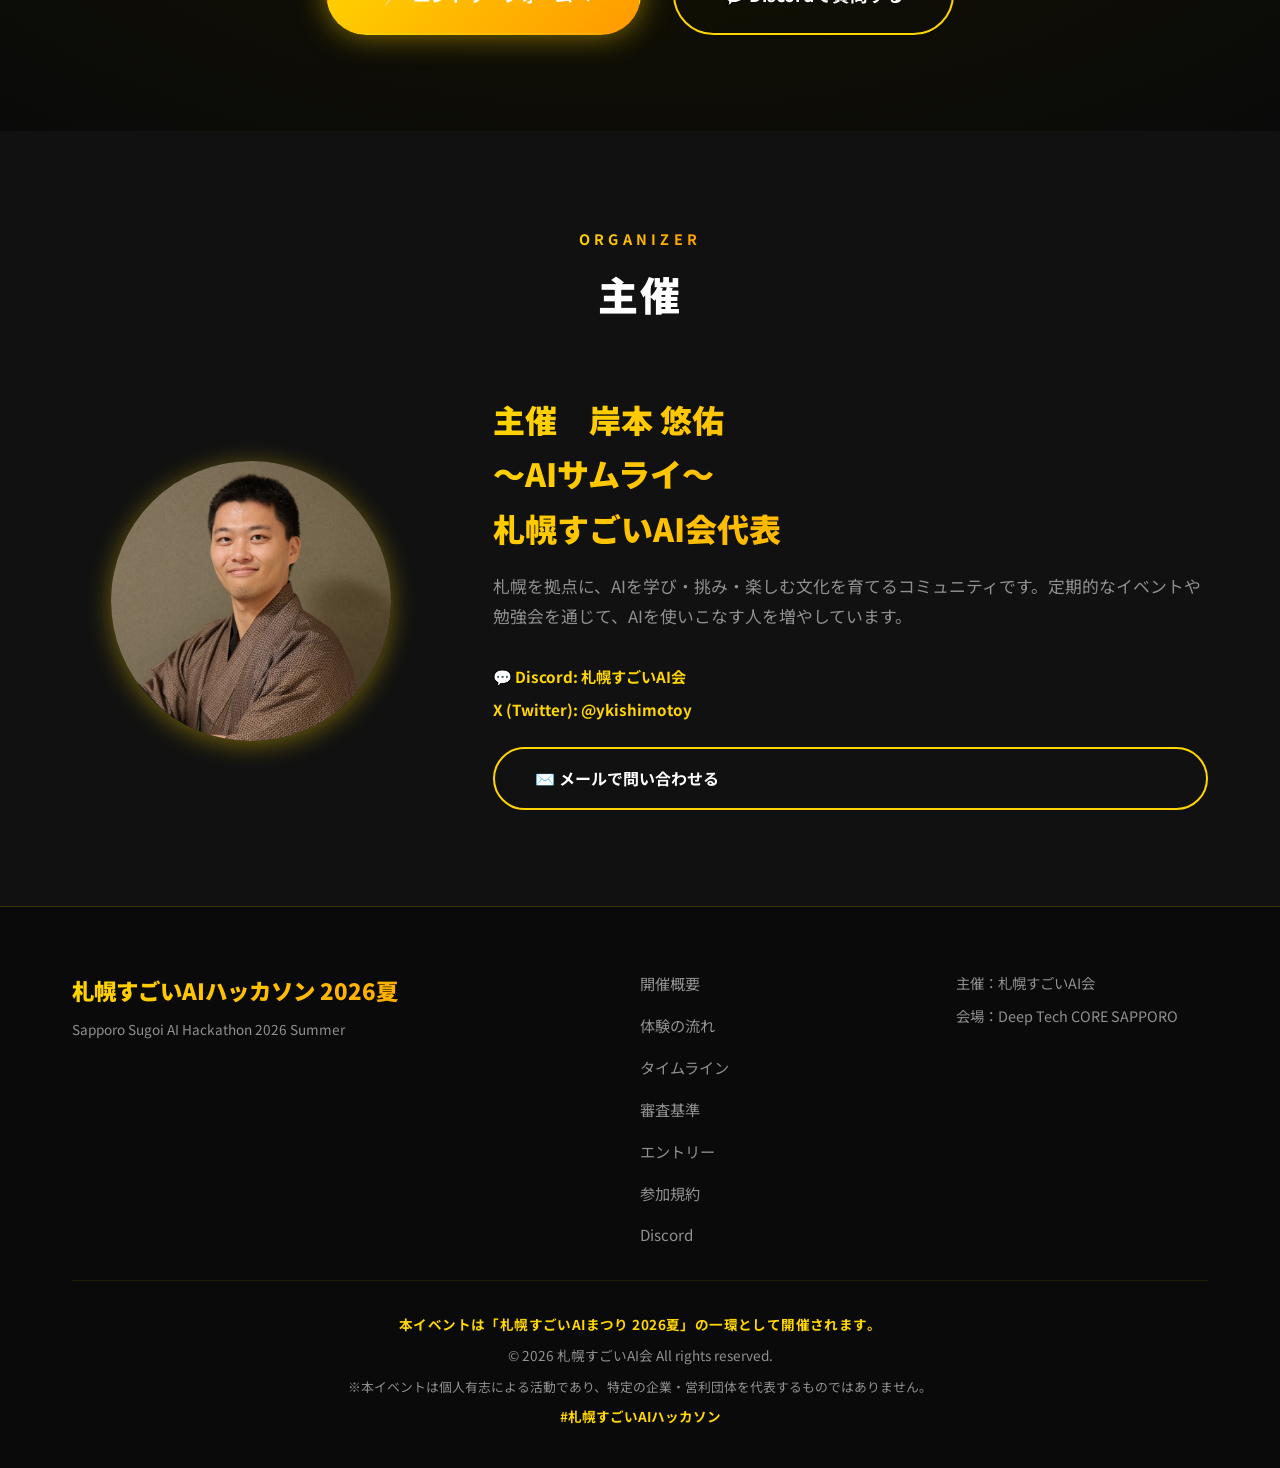
==== commit 2963374d: "commentout bonjiko" ====
--- a/index.html
+++ b/index.html
@@ -779,6 +779,7 @@
                     </div>
                 </div>
 
+                <!--
                 <div class="judge-card">
                     <div class="judge-image-wrap">
                         <img src="images/bonjiko.png" alt="工藤僚馬(ぼんじこ)" class="judge-image">
@@ -792,6 +793,8 @@
                         <p class="judge-comment" data-i18n="judge.2.comment">あっと驚く発想から、人の心に寄り添う体験まで、いろんなプロダクトとの出会いを楽しみにしています！AI駆動開発という新たな手法を駆使して、みんなで楽しくやりましょう！</p>
                     </div>
                 </div>
+                -->
+
 
                 <div class="judge-card">
                     <div class="judge-image-wrap">
